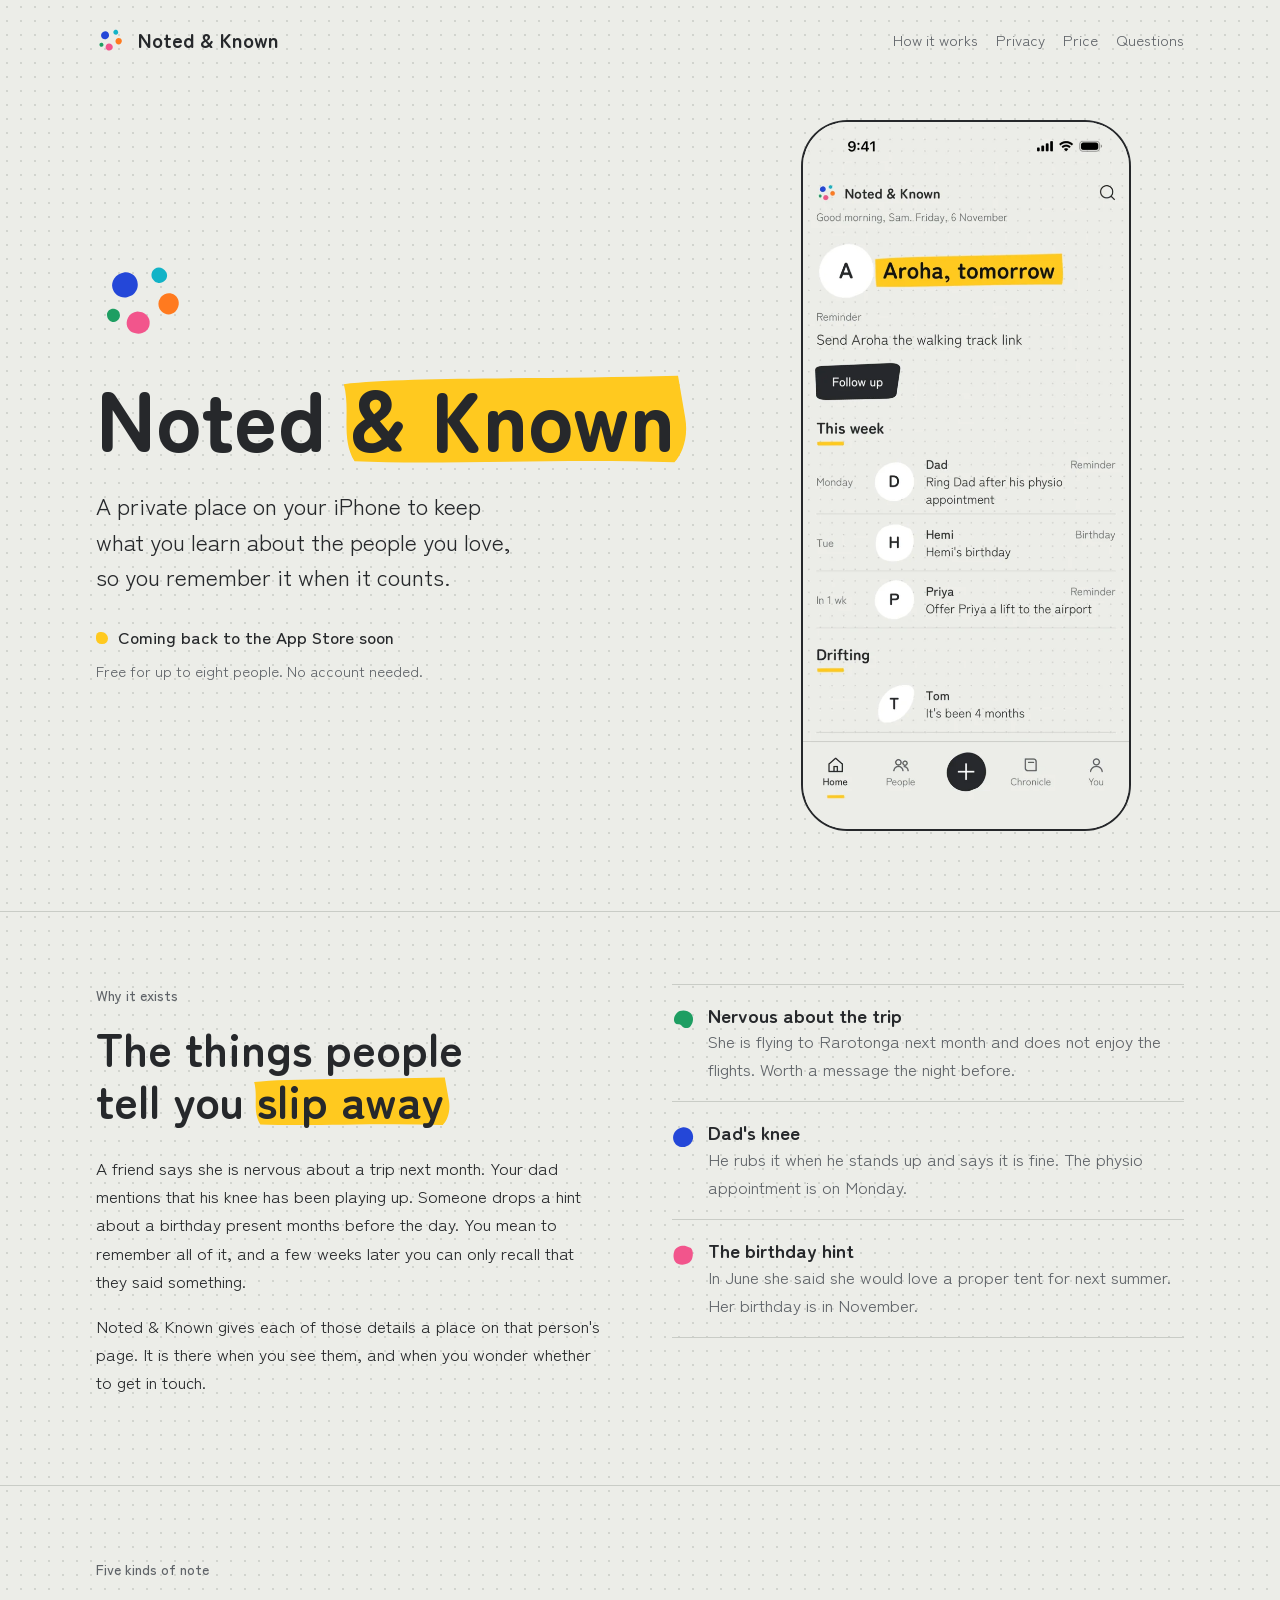
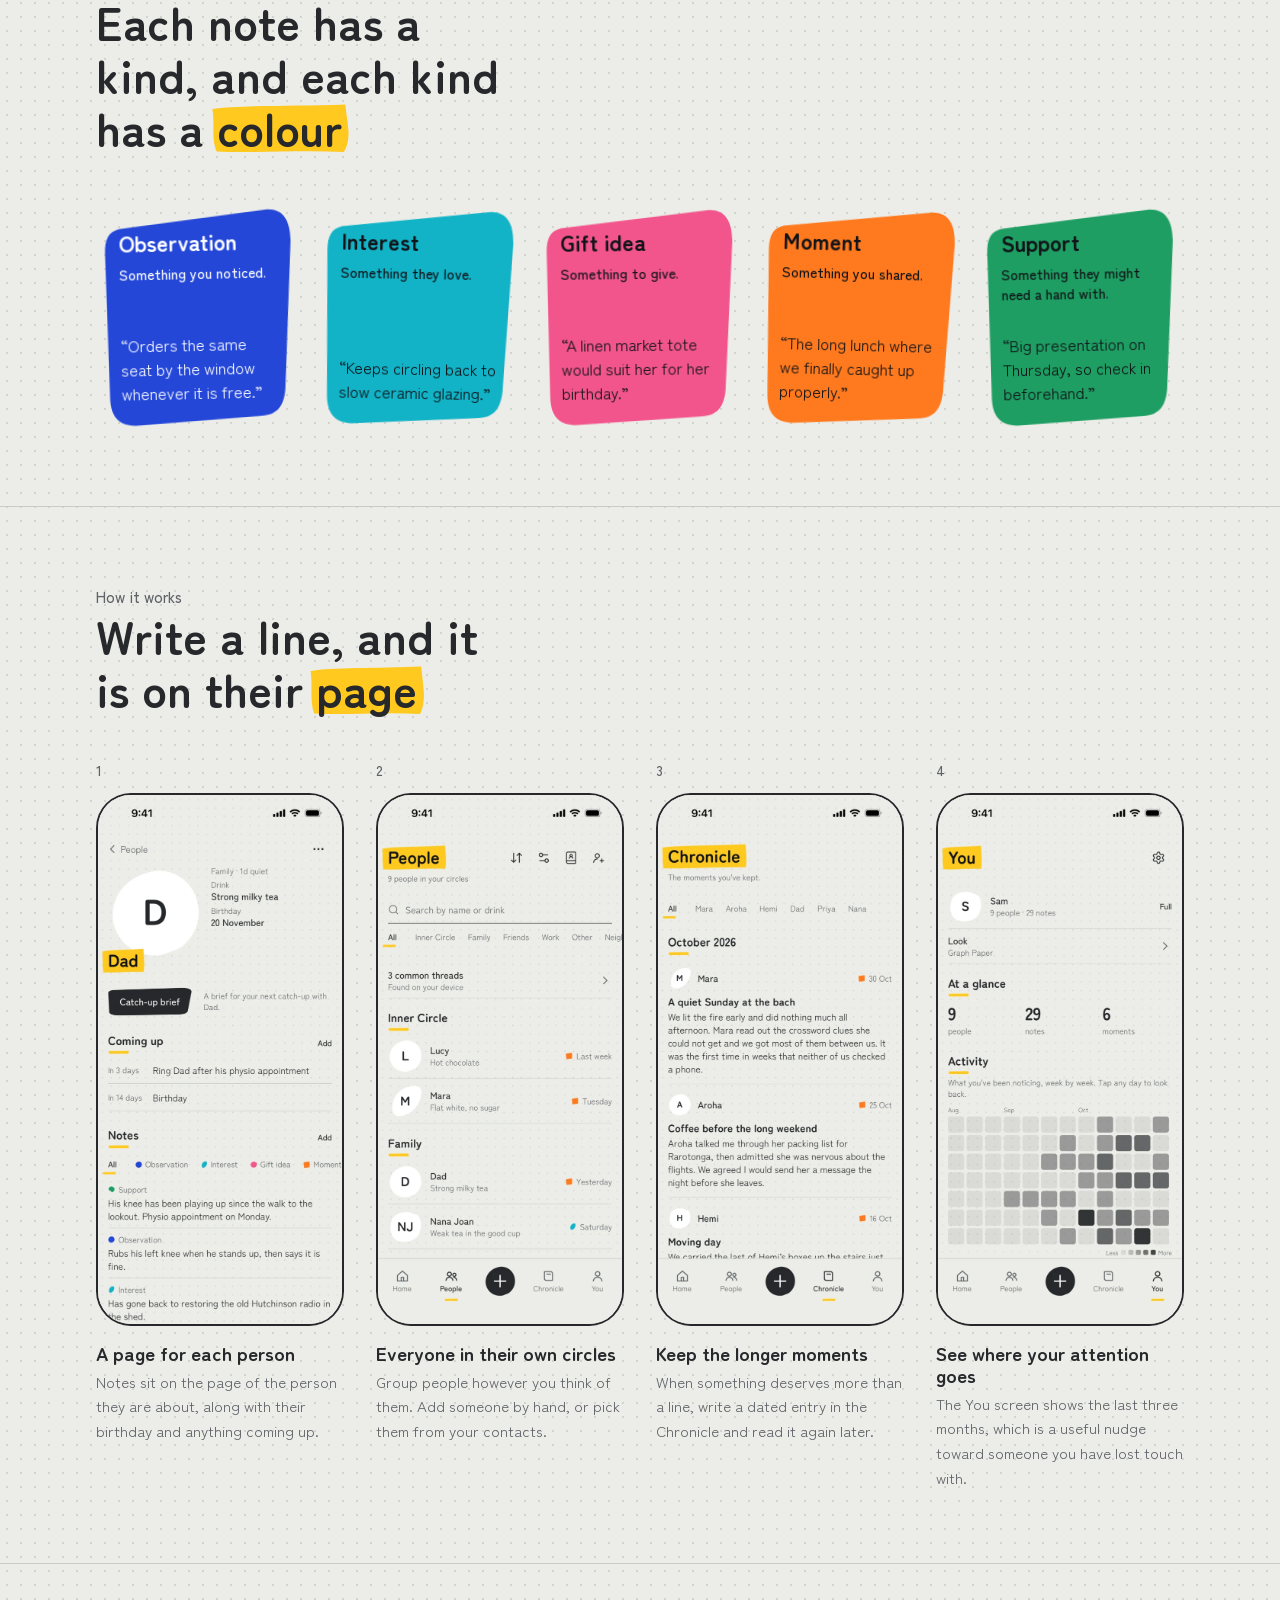
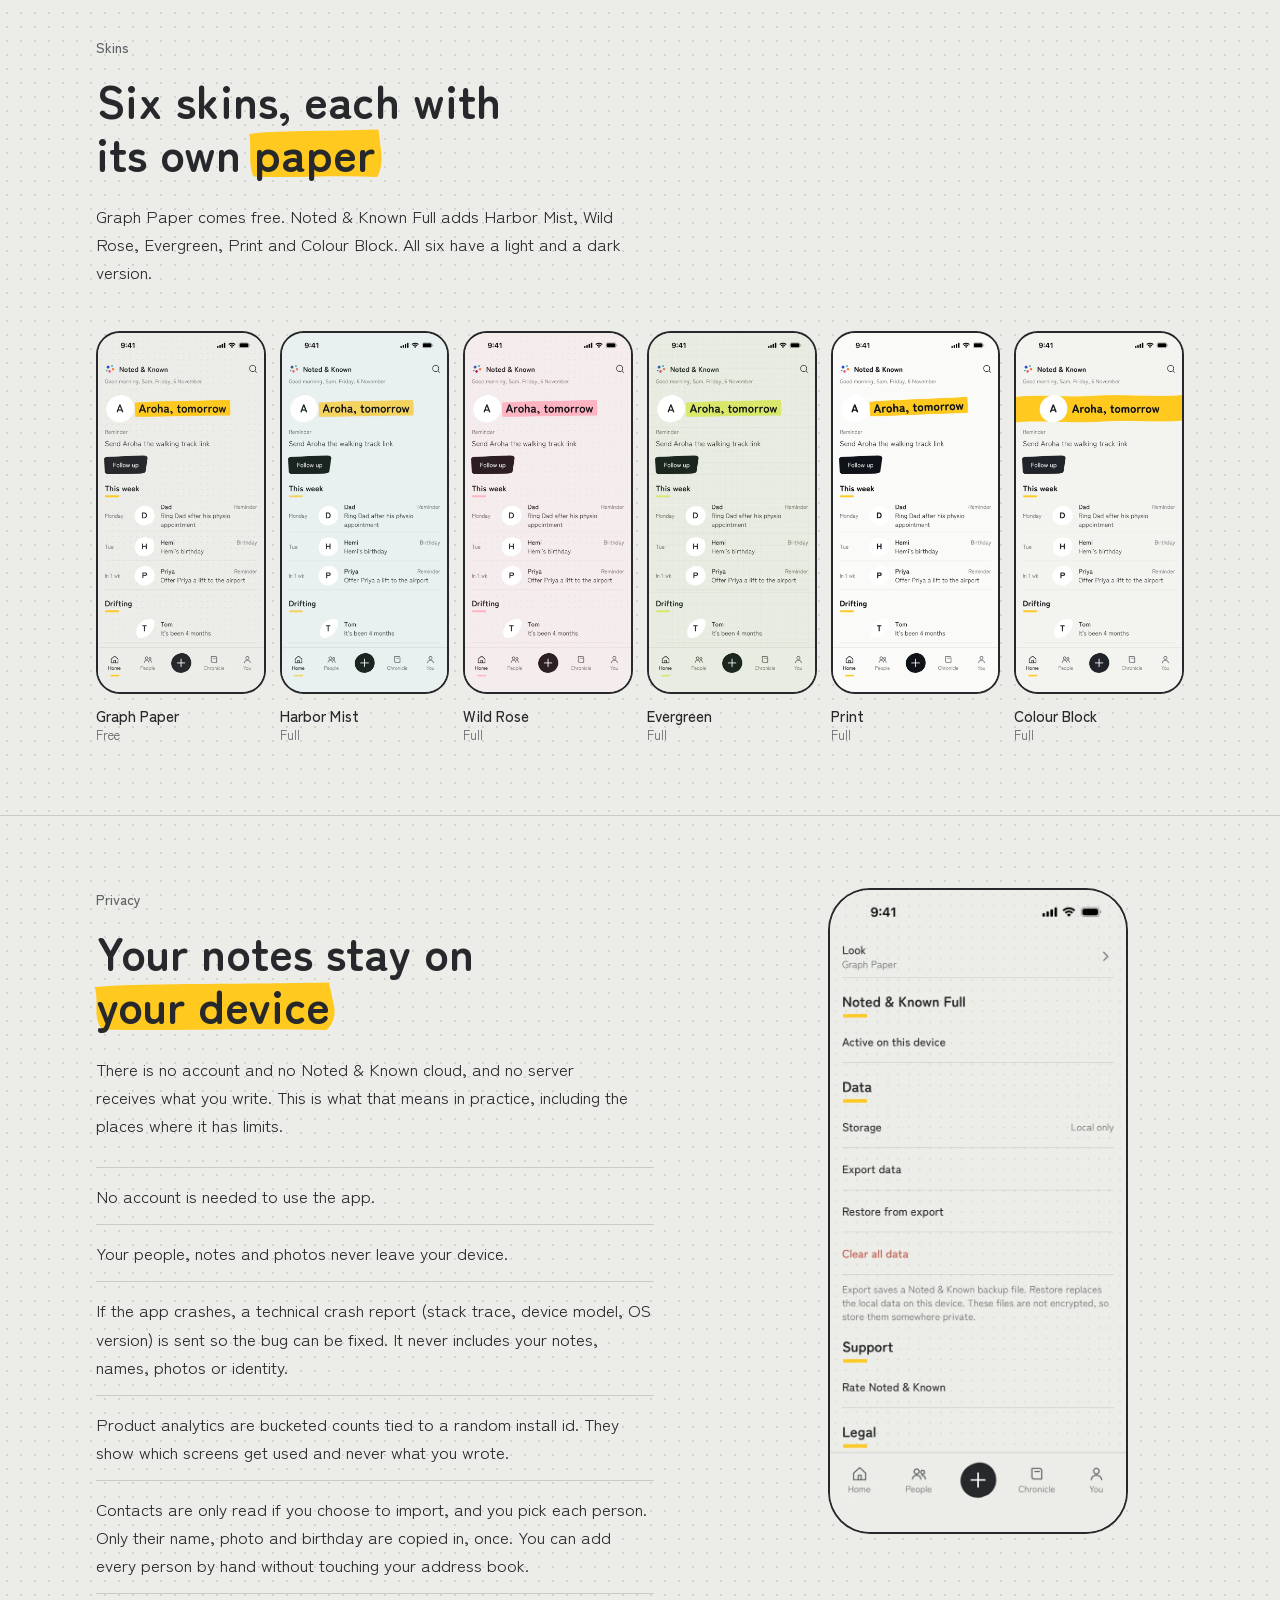
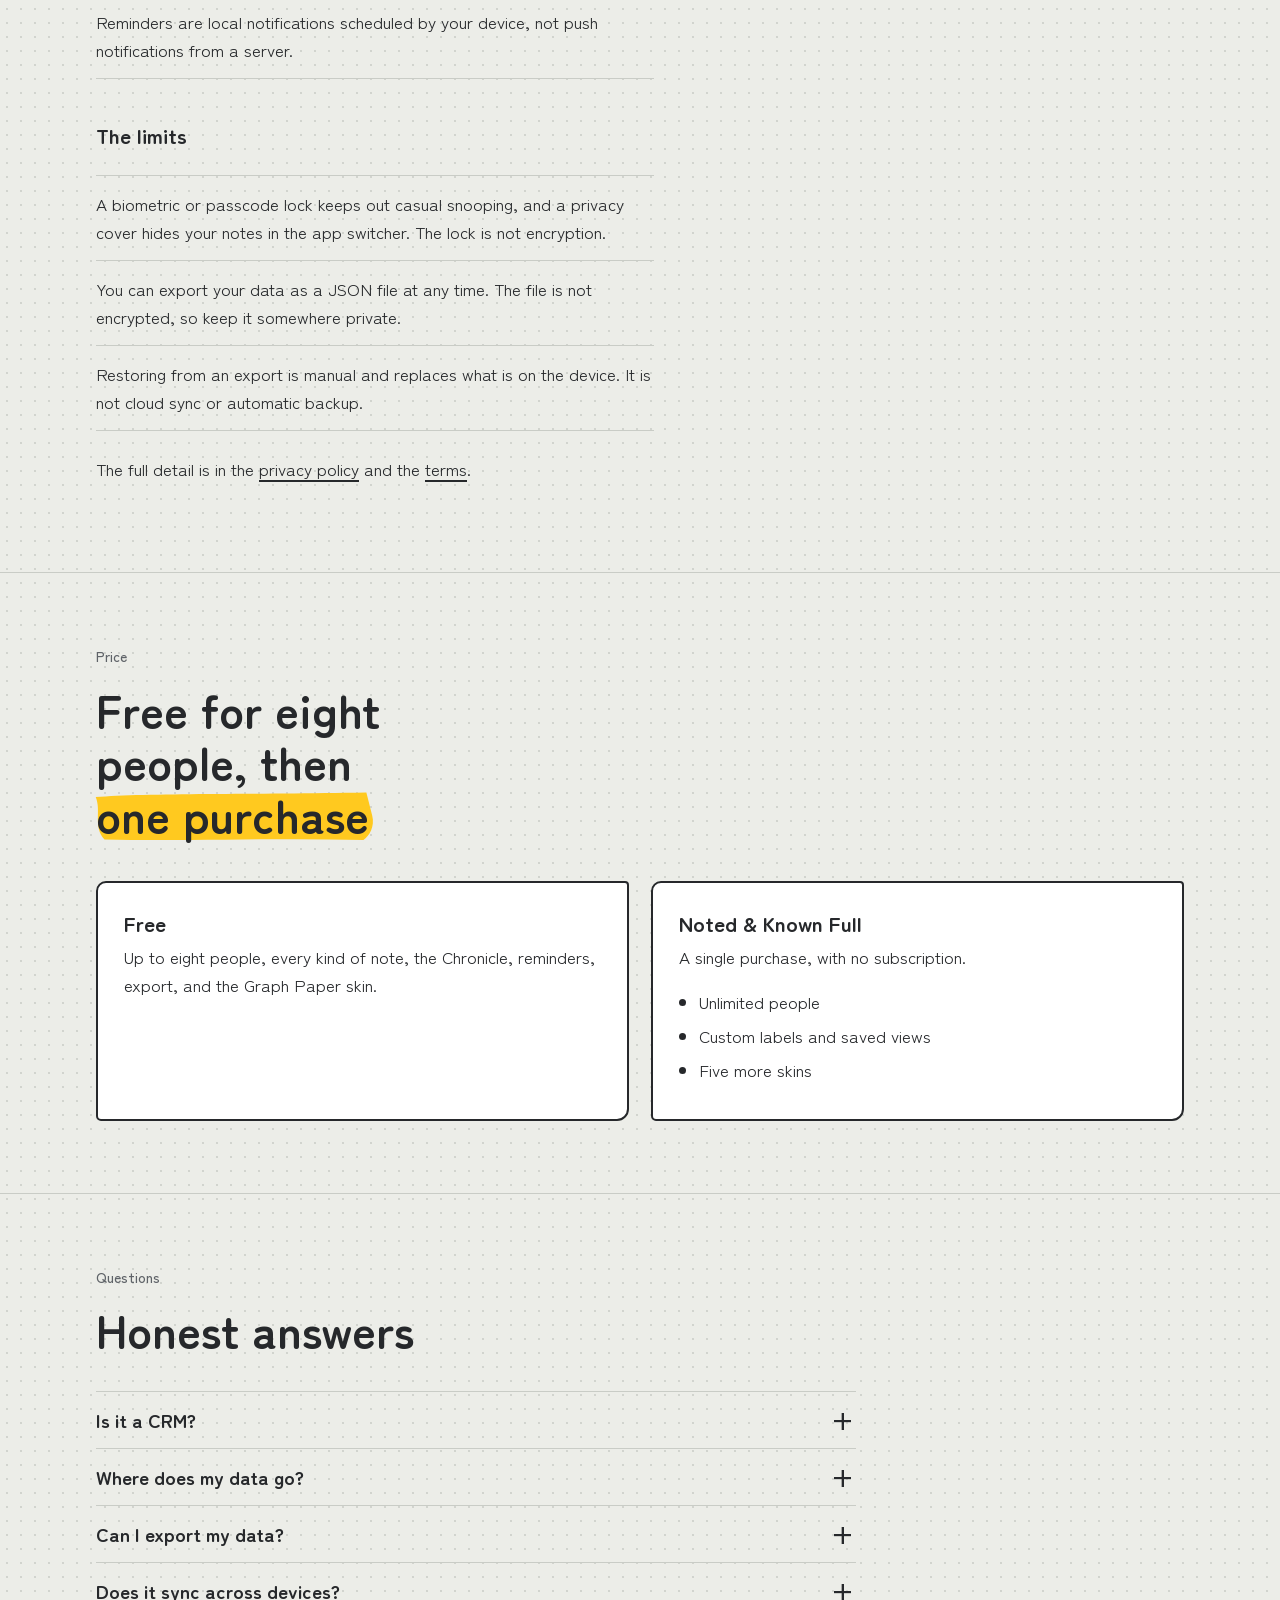
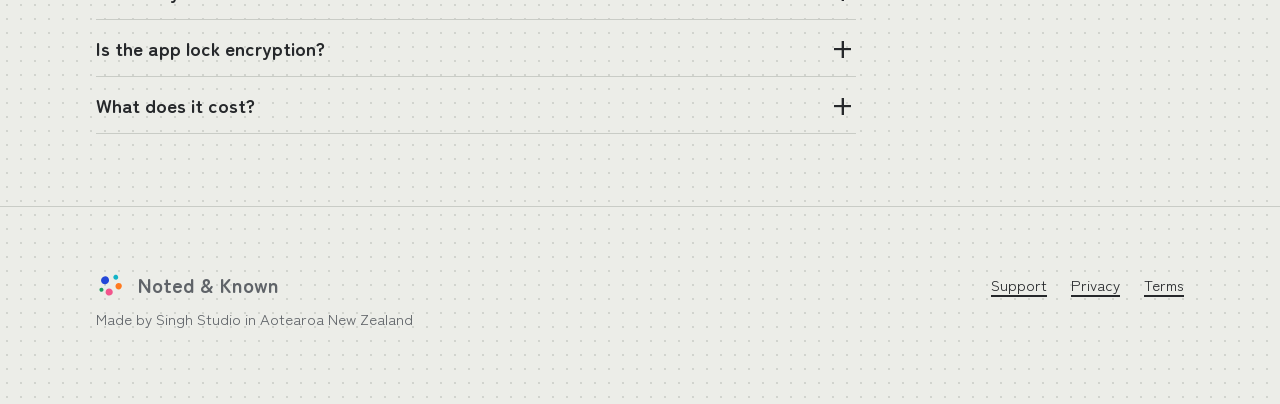
==== index.html @ 76da11a2 "Publish the Noted & Known website Rebuilt in the app's new design, with the new name, screens and po" ====
<!doctype html>
<html lang="en-NZ">
<head>
  <meta charset="utf-8">
  <meta name="viewport" content="width=device-width, initial-scale=1">
  <title>Noted &amp; Known: notes on the people you love</title>
  <meta name="description" content="Noted &amp; Known is a private iPhone app for keeping notes on the people you love. No account, no cloud, and free for up to eight people.">
  <link rel="canonical" href="https://notedandknown.app/">
  <meta property="og:type" content="website">
  <meta property="og:site_name" content="Noted &amp; Known">
  <meta property="og:title" content="Noted &amp; Known: notes on the people you love">
  <meta property="og:description" content="A private iPhone app for keeping what you learn about the people you love. No account, no cloud, and free for up to eight people.">
  <meta property="og:url" content="https://notedandknown.app/">
  <meta property="og:image" content="https://notedandknown.app/assets/og-image.png">
  <meta property="og:image:width" content="1200">
  <meta property="og:image:height" content="630">
  <meta property="og:image:alt" content="The Noted and Known logo and a phone showing the Home screen.">
  <meta name="twitter:card" content="summary_large_image">
  <meta name="theme-color" content="#ECEDE8">
  <link rel="icon" type="image/png" href="assets/favicon.png">
  <link rel="apple-touch-icon" href="assets/apple-touch-icon.png">
  <link rel="preload" href="assets/fonts/ZenMaruGothic-Black.woff2" as="font" type="font/woff2" crossorigin>
  <link rel="stylesheet" href="styles.css">
  <script>document.documentElement.className += ' js';</script>
  <script type="application/ld+json">{"@context":"https://schema.org","@type":"MobileApplication","name":"Noted & Known","operatingSystem":"iOS","applicationCategory":"LifestyleApplication","url":"https://notedandknown.app/","description":"A private iPhone app for keeping notes on the people you love.","offers":{"@type":"Offer","price":"0","priceCurrency":"USD"},"publisher":{"@type":"Organization","name":"Singh Studio"}}</script>
</head>
<body>
<a class="skip" href="#main">Skip to the content</a>

<header class="top">
  <div class="in">
    <a class="brand" href="./"><img src="assets/cut/logo.svg" alt="" width="30" height="30">Noted &amp; Known</a>
    <nav aria-label="Main">
      <a href="#how">How it works</a>
      <a href="#privacy">Privacy</a>
      <a href="#price">Price</a>
      <a href="#faq">Questions</a>
    </nav>
  </div>
</header>

<main id="main">

  <section class="hero" aria-labelledby="hero-title">
    <div class="in">
      <div>
        <img class="mark" src="assets/cut/logo.svg" alt="The Noted and Known logo, five cut-paper dots" width="96" height="96">
        <h1 id="hero-title">Noted <span class="hl">&amp; Known</span></h1>
        <p class="lede">A private place on your iPhone to keep what you learn about the people you love, so you remember it when it counts.</p>
        <p class="store" data-store-cta>Coming back to the App Store soon</p>
        <p class="hero-note">Free for up to eight people. No account needed.</p>
      </div>
      <figure class="phone"><img src="assets/screens/home.webp" width="640" height="1387" alt="The Home screen: a follow-up for Aroha tomorrow, this week's reminders and a birthday, and a person who has gone quiet."></figure>
    </div>
  </section>

  <section class="why" aria-labelledby="why-title">
    <div class="in">
      <div>
        <p class="eyebrow">Why it exists</p>
        <h2 id="why-title">The things people tell you <span class="hl">slip away</span></h2>
        <p style="margin-top:28px">A friend says she is nervous about a trip next month. Your dad mentions that his knee has been playing up. Someone drops a hint about a birthday present months before the day. You mean to remember all of it, and a few weeks later you can only recall that they said something.</p>
        <p>Noted &amp; Known gives each of those details a place on that person's page. It is there when you see them, and when you wonder whether to get in touch.</p>
      </div>
      <ul class="slips">
        <li>
          <svg viewBox="0 0 100 100" aria-hidden="true"><path fill="#1E9E62" d="M22 18 C38 2 70 4 86 20 C100 36 98 62 84 78 C72 92 52 88 44 76 C38 67 28 72 20 68 C4 60 6 34 22 18 Z"/></svg>
          <p style="margin:0"><strong>Nervous about the trip</strong><span>She is flying to Rarotonga next month and does not enjoy the flights. Worth a message the night before.</span></p>
        </li>
        <li>
          <svg viewBox="0 0 100 100" aria-hidden="true"><path fill="#2447D8" d="M50 6 C74 4 95 22 96 48 C97 63 90 78 76 88 L58 95 C34 99 12 86 6 62 C1 40 14 12 50 6 Z"/></svg>
          <p style="margin:0"><strong>Dad's knee</strong><span>He rubs it when he stands up and says it is fine. The physio appointment is on Monday.</span></p>
        </li>
        <li>
          <svg viewBox="0 0 100 100" aria-hidden="true"><path fill="#F2558C" d="M10 34 C16 14 40 6 62 9 L86 18 C98 30 97 58 88 74 C76 94 46 98 26 90 C8 82 3 56 10 34 Z"/></svg>
          <p style="margin:0"><strong>The birthday hint</strong><span>In June she said she would love a proper tent for next summer. Her birthday is in November.</span></p>
        </li>
      </ul>
    </div>
  </section>

  <section class="kinds" aria-labelledby="kinds-title">
    <div class="in">
      <p class="eyebrow">Five kinds of note</p>
      <h2 id="kinds-title">Each note has a kind, and each kind has a <span class="hl">colour</span></h2>
      <ul>
        <li class="kind" style="--k:#2447D8;--on:#fff;--i:0;--r:-1.2deg">
          <svg viewBox="0 0 100 100" preserveAspectRatio="none" aria-hidden="true"><path d="M12 14 L84 7 C92 7 95 12 95 20 L91 82 C90 90 86 93 78 93 L18 96 C10 96 6 92 6 84 L5 24 C5 18 7 15 12 14 Z"/></svg>
          <b>Observation</b><small>Something you noticed.</small>
          <q>Orders the same seat by the window whenever it is free.</q>
        </li>
        <li class="kind" style="--k:#12B3C7;--on:#101318;--i:1;--r:1deg">
          <svg viewBox="0 0 100 100" preserveAspectRatio="none" aria-hidden="true"><path d="M12 14 L84 7 C92 7 95 12 95 20 L91 82 C90 90 86 93 78 93 L18 96 C10 96 6 92 6 84 L5 24 C5 18 7 15 12 14 Z"/></svg>
          <b>Interest</b><small>Something they love.</small>
          <q>Keeps circling back to slow ceramic glazing.</q>
        </li>
        <li class="kind" style="--k:#F2558C;--on:#101318;--i:2;--r:-0.6deg">
          <svg viewBox="0 0 100 100" preserveAspectRatio="none" aria-hidden="true"><path d="M12 14 L84 7 C92 7 95 12 95 20 L91 82 C90 90 86 93 78 93 L18 96 C10 96 6 92 6 84 L5 24 C5 18 7 15 12 14 Z"/></svg>
          <b>Gift idea</b><small>Something to give.</small>
          <q>A linen market tote would suit her for her birthday.</q>
        </li>
        <li class="kind" style="--k:#FF7A1F;--on:#101318;--i:3;--r:1.4deg">
          <svg viewBox="0 0 100 100" preserveAspectRatio="none" aria-hidden="true"><path d="M12 14 L84 7 C92 7 95 12 95 20 L91 82 C90 90 86 93 78 93 L18 96 C10 96 6 92 6 84 L5 24 C5 18 7 15 12 14 Z"/></svg>
          <b>Moment</b><small>Something you shared.</small>
          <q>The long lunch where we finally caught up properly.</q>
        </li>
        <li class="kind" style="--k:#1E9E62;--on:#101318;--i:4;--r:-1deg">
          <svg viewBox="0 0 100 100" preserveAspectRatio="none" aria-hidden="true"><path d="M12 14 L84 7 C92 7 95 12 95 20 L91 82 C90 90 86 93 78 93 L18 96 C10 96 6 92 6 84 L5 24 C5 18 7 15 12 14 Z"/></svg>
          <b>Support</b><small>Something they might need a hand with.</small>
          <q>Big presentation on Thursday, so check in beforehand.</q>
        </li>
      </ul>
    </div>
  </section>

  <section class="how" id="how" aria-labelledby="how-title">
    <div class="in">
      <p class="eyebrow">How it works</p>
      <h2 id="how-title">Write a line, and it is on their <span class="hl">page</span></h2>
      <ol>
        <li>
          <span class="num">1</span>
          <figure class="phone"><img src="assets/screens/person.webp" width="640" height="1387" loading="lazy" alt="A person's page for Dad, with his drink, his birthday, what is coming up, and notes marked by kind."></figure>
          <div><h3>A page for each person</h3><p>Notes sit on the page of the person they are about, along with their birthday and anything coming up.</p></div>
        </li>
        <li>
          <span class="num">2</span>
          <figure class="phone"><img src="assets/screens/people.webp" width="640" height="1387" loading="lazy" alt="The People screen, grouped into Inner Circle and Family, with a filter for each circle."></figure>
          <div><h3>Everyone in their own circles</h3><p>Group people however you think of them. Add someone by hand, or pick them from your contacts.</p></div>
        </li>
        <li>
          <span class="num">3</span>
          <figure class="phone"><img src="assets/screens/chronicle.webp" width="640" height="1387" loading="lazy" alt="The Chronicle, a list of dated entries such as A quiet Sunday at the bach."></figure>
          <div><h3>Keep the longer moments</h3><p>When something deserves more than a line, write a dated entry in the Chronicle and read it again later.</p></div>
        </li>
        <li>
          <span class="num">4</span>
          <figure class="phone"><img src="assets/screens/you.webp" width="640" height="1387" loading="lazy" alt="The You screen, with counts of people, notes and moments, and a grid of the last three months of activity."></figure>
          <div><h3>See where your attention goes</h3><p>The You screen shows the last three months, which is a useful nudge toward someone you have lost touch with.</p></div>
        </li>
      </ol>
    </div>
  </section>

  <section class="skins" id="skins" aria-labelledby="skins-title">
    <div class="in">
      <p class="eyebrow">Skins</p>
      <h2 id="skins-title">Six skins, each with its own <span class="hl">paper</span></h2>
      <p style="margin-top:24px">Graph Paper comes free. Noted &amp; Known Full adds Harbor Mist, Wild Rose, Evergreen, Print and Colour Block. All six have a light and a dark version.</p>
      <ul>
        <li><figure><div class="phone"><img src="assets/screens/skin-graph-paper.webp" width="640" height="1387" loading="lazy" alt="Home screen in the Graph Paper skin: dotted paper and a yellow highlight."></div><figcaption>Graph Paper<span>Free</span></figcaption></figure></li>
        <li><figure><div class="phone"><img src="assets/screens/skin-harbor-mist.webp" width="640" height="1387" loading="lazy" alt="Home screen in the Harbor Mist skin: cool, misty paper."></div><figcaption>Harbor Mist<span>Full</span></figcaption></figure></li>
        <li><figure><div class="phone"><img src="assets/screens/skin-wild-rose.webp" width="640" height="1387" loading="lazy" alt="Home screen in the Wild Rose skin: soft rose paper with a pink highlight."></div><figcaption>Wild Rose<span>Full</span></figcaption></figure></li>
        <li><figure><div class="phone"><img src="assets/screens/skin-evergreen.webp" width="640" height="1387" loading="lazy" alt="Home screen in the Evergreen skin: graph paper in leafy greens."></div><figcaption>Evergreen<span>Full</span></figcaption></figure></li>
        <li><figure><div class="phone"><img src="assets/screens/skin-print.webp" width="640" height="1387" loading="lazy" alt="Home screen in the Print skin: white paper with heavier headings."></div><figcaption>Print<span>Full</span></figcaption></figure></li>
        <li><figure><div class="phone"><img src="assets/screens/skin-colour-block.webp" width="640" height="1387" loading="lazy" alt="Home screen in the Colour Block skin: headings on a full-width band of colour."></div><figcaption>Colour Block<span>Full</span></figcaption></figure></li>
      </ul>
    </div>
  </section>

  <section class="privacy" id="privacy" aria-labelledby="privacy-title">
    <div class="in">
      <div>
        <p class="eyebrow">Privacy</p>
        <h2 id="privacy-title">Your notes stay on <span class="hl">your device</span></h2>
        <p style="margin-top:24px">There is no account and no Noted &amp; Known cloud, and no server receives what you write. This is what that means in practice, including the places where it has limits.</p>
        <ul>
          <li>No account is needed to use the app.</li>
          <li>Your people, notes and photos never leave your device.</li>
          <li>If the app crashes, a technical crash report (stack trace, device model, OS version) is sent so the bug can be fixed. It never includes your notes, names, photos or identity.</li>
          <li>Product analytics are bucketed counts tied to a random install id. They show which screens get used and never what you wrote.</li>
          <li>Contacts are only read if you choose to import, and you pick each person. Only their name, photo and birthday are copied in, once. You can add every person by hand without touching your address book.</li>
          <li>Reminders are local notifications scheduled by your device, not push notifications from a server.</li>
        </ul>
        <h3>The limits</h3>
        <ul>
          <li>A biometric or passcode lock keeps out casual snooping, and a privacy cover hides your notes in the app switcher. The lock is not encryption.</li>
          <li>You can export your data as a JSON file at any time. The file is not encrypted, so keep it somewhere private.</li>
          <li>Restoring from an export is manual and replaces what is on the device. It is not cloud sync or automatic backup.</li>
        </ul>
        <p style="margin-top:24px">The full detail is in the <a href="docs/privacy.html">privacy policy</a> and the <a href="docs/terms.html">terms</a>.</p>
      </div>
      <figure class="phone"><img src="assets/screens/privacy.webp" width="640" height="1387" loading="lazy" alt="Settings, showing Noted and Known Full, and Storage set to Local only, with a note that export files are not encrypted."></figure>
    </div>
  </section>

  <section class="price" id="price" aria-labelledby="price-title">
    <div class="in">
      <p class="eyebrow">Price</p>
      <h2 id="price-title">Free for eight people, then <span class="hl">one purchase</span></h2>
      <div class="cols">
        <div class="tier">
          <h3>Free</h3>
          <p>Up to eight people, every kind of note, the Chronicle, reminders, export, and the Graph Paper skin.</p>
        </div>
        <div class="tier">
          <h3>Noted &amp; Known Full</h3>
          <p>A single purchase, with no subscription.</p>
          <ul>
            <li>Unlimited people</li>
            <li>Custom labels and saved views</li>
            <li>Five more skins</li>
          </ul>
        </div>
      </div>
    </div>
  </section>

  <section class="faq" id="faq" aria-labelledby="faq-title">
    <div class="in">
      <p class="eyebrow">Questions</p>
      <h2 id="faq-title">Honest answers</h2>
      <details>
        <summary>Is it a CRM?</summary>
        <p>No. It is for remembering the people in your life, and it has no sales pipelines, follow-up quotas or networking features. If you are looking for a CRM, this will feel like the wrong tool.</p>
      </details>
      <details>
        <summary>Where does my data go?</summary>
        <p>Your notes stay on your device. There is no account and no Noted &amp; Known cloud, so nothing you write is sent to a server of ours. The app does send crash reports and basic usage counts, as described in the privacy section above, and neither contains anything you wrote.</p>
      </details>
      <details>
        <summary>Can I export my data?</summary>
        <p>Yes. Export saves a JSON file of everything in the app at that moment. It is not an automatic backup, and the file is not encrypted, so keep it somewhere private.</p>
      </details>
      <details>
        <summary>Does it sync across devices?</summary>
        <p>Not at the moment. Noted &amp; Known keeps everything on the device it is installed on, so there is no cloud sync.</p>
      </details>
      <details>
        <summary>Is the app lock encryption?</summary>
        <p>No. The lock helps keep casual snoopers out of the app, but it does not encrypt your data. We would rather say that plainly than overclaim.</p>
      </details>
      <details>
        <summary>What does it cost?</summary>
        <p>Noted &amp; Known is free for up to eight people. A single purchase, Noted &amp; Known Full, adds unlimited people, custom labels, saved views and five more skins. There is no subscription.</p>
      </details>
    </div>
  </section>

</main>

<footer class="foot">
  <div class="in">
    <div>
      <p><a class="brand" href="./"><img src="assets/cut/logo.svg" alt="" width="30" height="30">Noted &amp; Known</a></p>
      <p>Made by Singh Studio in Aotearoa New Zealand</p>
    </div>
    <nav aria-label="Footer">
      <a href="support.html">Support</a>
      <a href="docs/privacy.html">Privacy</a>
      <a href="docs/terms.html">Terms</a>
    </nav>
  </div>
</footer>

<script src="script.js" defer></script>
</body>
</html>
---- styles.css ----
/* Noted & Known site. Colours are the Graph Paper skin from the app (src/styles/theme.ts).
   Highlight means look here. Ink fill means pressable. The five kind colours are used
   only for the five kinds of note and the logo. No gradients, no shadows. */

@font-face { font-family: "Zen Maru Gothic"; font-weight: 700; font-display: swap; src: url("assets/fonts/ZenMaruGothic-Bold.woff2") format("woff2"); }
@font-face { font-family: "Zen Maru Gothic"; font-weight: 900; font-display: swap; src: url("assets/fonts/ZenMaruGothic-Black.woff2") format("woff2"); }
@font-face { font-family: "Zen Kaku Gothic New"; font-weight: 400; font-display: swap; src: url("assets/fonts/ZenKakuGothicNew-Regular.woff2") format("woff2"); }
@font-face { font-family: "Zen Kaku Gothic New"; font-weight: 500; font-display: swap; src: url("assets/fonts/ZenKakuGothicNew-Medium.woff2") format("woff2"); }

:root {
  --bg: #ECEDE8;
  --paper: #FFFFFF;
  --ink: #26282B;
  --mid: #5F6368;
  --rule: #C9CCC6;
  --hi: #FFC91F;
  --obs: #2447D8;
  --int: #12B3C7;
  --gift: #F2558C;
  --mom: #FF7A1F;
  --sup: #1E9E62;
  --display: "Zen Maru Gothic", "Hiragino Maru Gothic ProN", system-ui, sans-serif;
  --text: "Zen Kaku Gothic New", "Hiragino Sans", system-ui, -apple-system, "Segoe UI", sans-serif;
  --gutter: 16px;
}

* { box-sizing: border-box; }
html { scroll-behavior: smooth; -webkit-text-size-adjust: 100%; }
body {
  margin: 0;
  background-color: var(--bg);
  background-image: radial-gradient(circle, rgba(201, 204, 198, 0.75) 1px, transparent 1.4px);
  background-size: 14px 14px;
  color: var(--ink);
  font-family: var(--text);
  font-size: 17px;
  line-height: 1.65;
  overflow-x: hidden;
}
img { max-width: 100%; height: auto; display: block; }
a { color: inherit; text-decoration-thickness: 2px; text-underline-offset: 4px; }
a:hover { text-decoration-color: var(--hi); }
:focus-visible { outline: 3px solid var(--ink); outline-offset: 3px; }
.skip { position: absolute; left: var(--gutter); top: -60px; background: var(--ink); color: #fff; padding: 10px 16px; z-index: 10; }
.skip:focus { top: 8px; }

.in { max-width: 1120px; margin-inline: auto; padding-inline: max(var(--gutter), env(safe-area-inset-left)) max(var(--gutter), env(safe-area-inset-right)); }
section { padding-block: 72px; }
section + section { border-top: 1px solid var(--rule); }

h1, h2, h3 { font-family: var(--display); font-weight: 700; line-height: 1.15; margin: 0; }
h1 { font-size: clamp(44px, 9vw, 84px); font-weight: 900; }
h2 { font-size: clamp(30px, 5vw, 46px); max-width: 18ch; }
h3 { font-size: 21px; }
p { margin: 0 0 1em; max-width: 60ch; }
.eyebrow { font-size: 14px; font-weight: 500; color: var(--mid); margin: 0 0 14px; }
.lede { font-size: clamp(19px, 2.6vw, 23px); line-height: 1.55; max-width: 36ch; }

/* highlight strip: cut paper behind a short phrase. It wipes in at 8 frames a second. */
.hl { position: relative; z-index: 0; display: inline-block; padding: 0 0.2em; margin: 0 -0.2em; }
.hl::before { content: ""; position: absolute; inset: 0.06em 0 -0.02em; z-index: -1; background: url("assets/cut/strip.svg") 0 0 / 100% 100% no-repeat; }
.js .hl::before { clip-path: inset(0 100% 0 0); }
.js .hl.is-in::before { animation: wipe 1s steps(8, end) forwards; }
@keyframes wipe { to { clip-path: inset(0 0 0 0); } }

/* ink fill = pressable */
.btn { position: relative; z-index: 0; display: inline-flex; align-items: center; justify-content: center; min-height: 52px; padding: 0 30px; color: #fff; font: 500 16px/1 var(--text); text-decoration: none; }
.btn::before { content: ""; position: absolute; inset: 0; z-index: -1; background: url("assets/cut/ink.svg") 0 0 / 100% 100% no-repeat; }

/* header */
.top { padding-block: 18px; }
.top .in { display: flex; align-items: center; justify-content: space-between; gap: 12px; flex-wrap: wrap; }
.brand { display: inline-flex; align-items: center; gap: 12px; font: 700 20px/1 var(--display); text-decoration: none; min-height: 44px; }
.brand img { width: 30px; height: 30px; }
.top nav { display: flex; gap: 4px 18px; flex-wrap: wrap; font-size: 15px; }
.top nav a { display: inline-flex; align-items: center; min-height: 44px; color: var(--mid); text-decoration: none; }
.top nav a:hover { color: var(--ink); text-decoration: underline; text-decoration-color: var(--hi); }
@media (max-width: 560px) { .top nav a:nth-child(n+3) { display: none; } }

/* phone frame: the screen shown whole, at real proportions */
.phone { margin: 0; width: 100%; max-width: 300px; border: 2px solid var(--ink); border-radius: 14% / 6.5%; overflow: hidden; background: var(--bg); }
.phone img { width: 100%; }

/* hero */
.hero { padding-block: 40px 80px; }
.hero .in { display: grid; gap: 40px; align-items: center; }
.hero .mark { width: 96px; height: 96px; margin-bottom: 20px; }
.hero h1 { margin-bottom: 24px; }
.hero .phone { justify-self: center; }
.store { margin: 28px 0 0; font-weight: 500; }
.store::before { content: ""; display: inline-block; width: 12px; height: 12px; margin-right: 10px; background: var(--hi); border-radius: 40% 60% 50% 50%; }
.hero-note { font-size: 15px; color: var(--mid); margin-top: 8px; }
@media (min-width: 860px) { .hero .in { grid-template-columns: 1.15fr 0.85fr; gap: 64px; } .hero .phone { max-width: 330px; } }
.js .mark { animation: recut 1s step-end 3; }
@keyframes recut {
  0% { transform: rotate(0) translate(0, 0); } 12.5% { transform: rotate(-4deg) translate(1px, -1px); }
  25% { transform: rotate(3deg) translate(-1px, 1px); } 37.5% { transform: rotate(-2deg) translate(1px, 1px); }
  50% { transform: rotate(5deg) translate(0, -1px); } 62.5% { transform: rotate(-3deg) translate(-1px, 0); }
  75% { transform: rotate(2deg) translate(1px, 1px); } 87.5% { transform: rotate(-1deg) translate(0, 1px); }
}

/* why */
.why .in { display: grid; gap: 40px; }
@media (min-width: 860px) { .why .in { grid-template-columns: 1fr 1fr; gap: 64px; } }
.slips { list-style: none; margin: 0; padding: 0; }
.slips li { display: grid; grid-template-columns: 22px 1fr; gap: 14px; padding: 18px 0; border-bottom: 1px solid var(--rule); }
.slips li:first-child { border-top: 1px solid var(--rule); }
.slips svg { width: 22px; height: 22px; margin-top: 6px; }
.slips strong { display: block; font: 700 19px/1.3 var(--display); }
.slips span { color: var(--mid); }

/* five kinds */
.kinds ul { list-style: none; margin: 40px 0 0; padding: 0; display: grid; gap: 18px; grid-template-columns: 1fr; }
@media (min-width: 640px) { .kinds ul { grid-template-columns: repeat(2, 1fr); } }
@media (min-width: 1000px) { .kinds ul { grid-template-columns: repeat(5, 1fr); gap: 14px; } }
.kind { transform: rotate(var(--r, 0deg)); position: relative; z-index: 0; padding: 34px 24px 30px; color: var(--on); display: flex; flex-direction: column; gap: 10px; min-height: 240px; }
.kind > svg { position: absolute; inset: 0; width: 100%; height: 100%; z-index: -1; }
.kind > svg path { fill: var(--k); }
.kind b { font: 700 22px/1.2 var(--display); }
.kind small { font-size: 14px; line-height: 1.4; font-weight: 500; }
.kind q { quotes: "\201C" "\201D"; font-size: 16px; line-height: 1.5; margin-top: auto; }
.js .kind { opacity: 0; }
.js .kind.is-in { animation: place 0.5s steps(4, end) forwards; animation-delay: calc(var(--i) * 125ms); }
@keyframes place { from { opacity: 0; transform: rotate(-4deg) translateY(8px); } to { opacity: 1; transform: rotate(var(--r, 0deg)); } }

/* how it works */
.how ol { list-style: none; margin: 48px 0 0; padding: 0; display: grid; gap: 40px 20px; grid-template-columns: repeat(2, 1fr); }
@media (min-width: 900px) { .how ol { grid-template-columns: repeat(4, 1fr); gap: 32px; } }
.how li { display: flex; flex-direction: column; gap: 16px; }
.how .phone { max-width: 260px; }
.how h3 { font-size: 19px; }
.how p { font-size: 15px; color: var(--mid); margin: 6px 0 0; }
.num { font: 500 14px/1 var(--text); color: var(--mid); }
@media (max-width: 420px) { .how .phone { max-width: none; } .how h3 { font-size: 17px; } }

/* skins */
.skins ul { list-style: none; margin: 44px 0 0; padding: 0; display: grid; gap: 28px 14px; grid-template-columns: repeat(3, 1fr); }
@media (min-width: 900px) { .skins ul { grid-template-columns: repeat(6, 1fr); } }
.skins figure { margin: 0; }
.skins .phone { max-width: none; }
.skins figcaption { margin-top: 12px; font-weight: 500; font-size: 15px; line-height: 1.35; }
.skins figcaption span { display: block; font-weight: 400; font-size: 13px; color: var(--mid); }

/* privacy */
.privacy .in { display: grid; gap: 48px; }
@media (min-width: 900px) { .privacy .in { grid-template-columns: 1.3fr 0.7fr; gap: 72px; align-items: start; } }
.privacy ul { list-style: none; padding: 0; margin: 28px 0 0; }
.privacy li { padding: 14px 0; border-bottom: 1px solid var(--rule); max-width: 62ch; }
.privacy li:first-child { border-top: 1px solid var(--rule); }
.privacy h3 { font-size: 21px; margin-top: 44px; }
.privacy .phone { max-width: 300px; }
@media (min-width: 900px) { .privacy .phone { position: sticky; top: 24px; } }

/* price */
.price .cols { display: grid; gap: 22px; margin-top: 40px; }
@media (min-width: 760px) { .price .cols { grid-template-columns: 1fr 1fr; } }
.tier { background: var(--paper); border: 2px solid var(--ink); border-radius: 10px 4px 12px 5px; padding: 28px 26px; }
.tier h3 { margin-bottom: 8px; }
.tier ul { margin: 14px 0 0; padding-left: 20px; }
.tier li { margin-bottom: 6px; }
.tier p:last-child { margin-bottom: 0; }

/* faq */
.faq details { border-bottom: 1px solid var(--rule); max-width: 760px; }
.faq details:first-of-type { border-top: 1px solid var(--rule); margin-top: 36px; }
.faq summary { cursor: pointer; list-style: none; min-height: 56px; display: flex; align-items: center; justify-content: space-between; gap: 16px; padding: 10px 0; font: 700 19px/1.3 var(--display); }
.faq summary::-webkit-details-marker { display: none; }
.faq summary::after { content: "+"; font: 500 26px/1 var(--text); flex: none; width: 28px; text-align: center; }
.faq details[open] summary::after { content: "\2212"; }
.faq details p { padding-bottom: 18px; margin: 0; max-width: 62ch; }

/* footer */
.foot { padding-block: 56px 72px; border-top: 1px solid var(--rule); font-size: 15px; }
.foot .in { display: flex; flex-wrap: wrap; gap: 24px 40px; align-items: flex-start; justify-content: space-between; }
.foot nav { display: flex; gap: 4px 24px; flex-wrap: wrap; }
.foot nav a { display: inline-flex; min-height: 44px; align-items: center; }
.foot p { margin: 0; color: var(--mid); }

/* document pages: support, privacy, terms */
.doc { padding-block: 56px 80px; }
.doc .in { max-width: 760px; }
.doc h1 { font-size: clamp(38px, 7vw, 60px); margin-bottom: 18px; }
.doc h2 { font-size: 26px; max-width: none; margin: 48px 0 12px; }
.doc h3 { font-size: 19px; margin: 28px 0 6px; }
.doc ul { padding-left: 22px; }
.doc li { margin-bottom: 6px; max-width: 60ch; }
.doc .updated { font-size: 14px; color: var(--mid); margin-bottom: 8px; }
.doc .toc { display: flex; flex-wrap: wrap; gap: 0 20px; margin: 28px 0 0; padding: 0; list-style: none; border-block: 1px solid var(--rule); }
.doc .toc a { display: inline-flex; min-height: 44px; align-items: center; font-size: 15px; }
.doc .toc li { margin: 0; }
.doc .btn { margin-top: 12px; }

html.static .hl::before { clip-path: none !important; animation: none !important; }
html.static .kind { opacity: 1 !important; animation: none !important; }
html.static .mark { animation: none; }

@media (prefers-reduced-motion: reduce) {
  html { scroll-behavior: auto; }
  .js .hl::before { clip-path: none; animation: none !important; }
  .js .kind { opacity: 1; animation: none !important; }
  .js .mark { animation: none; }
}

.doc section { padding-block: 0; border-top: 0; }
.doc section + section { border-top: 0; }
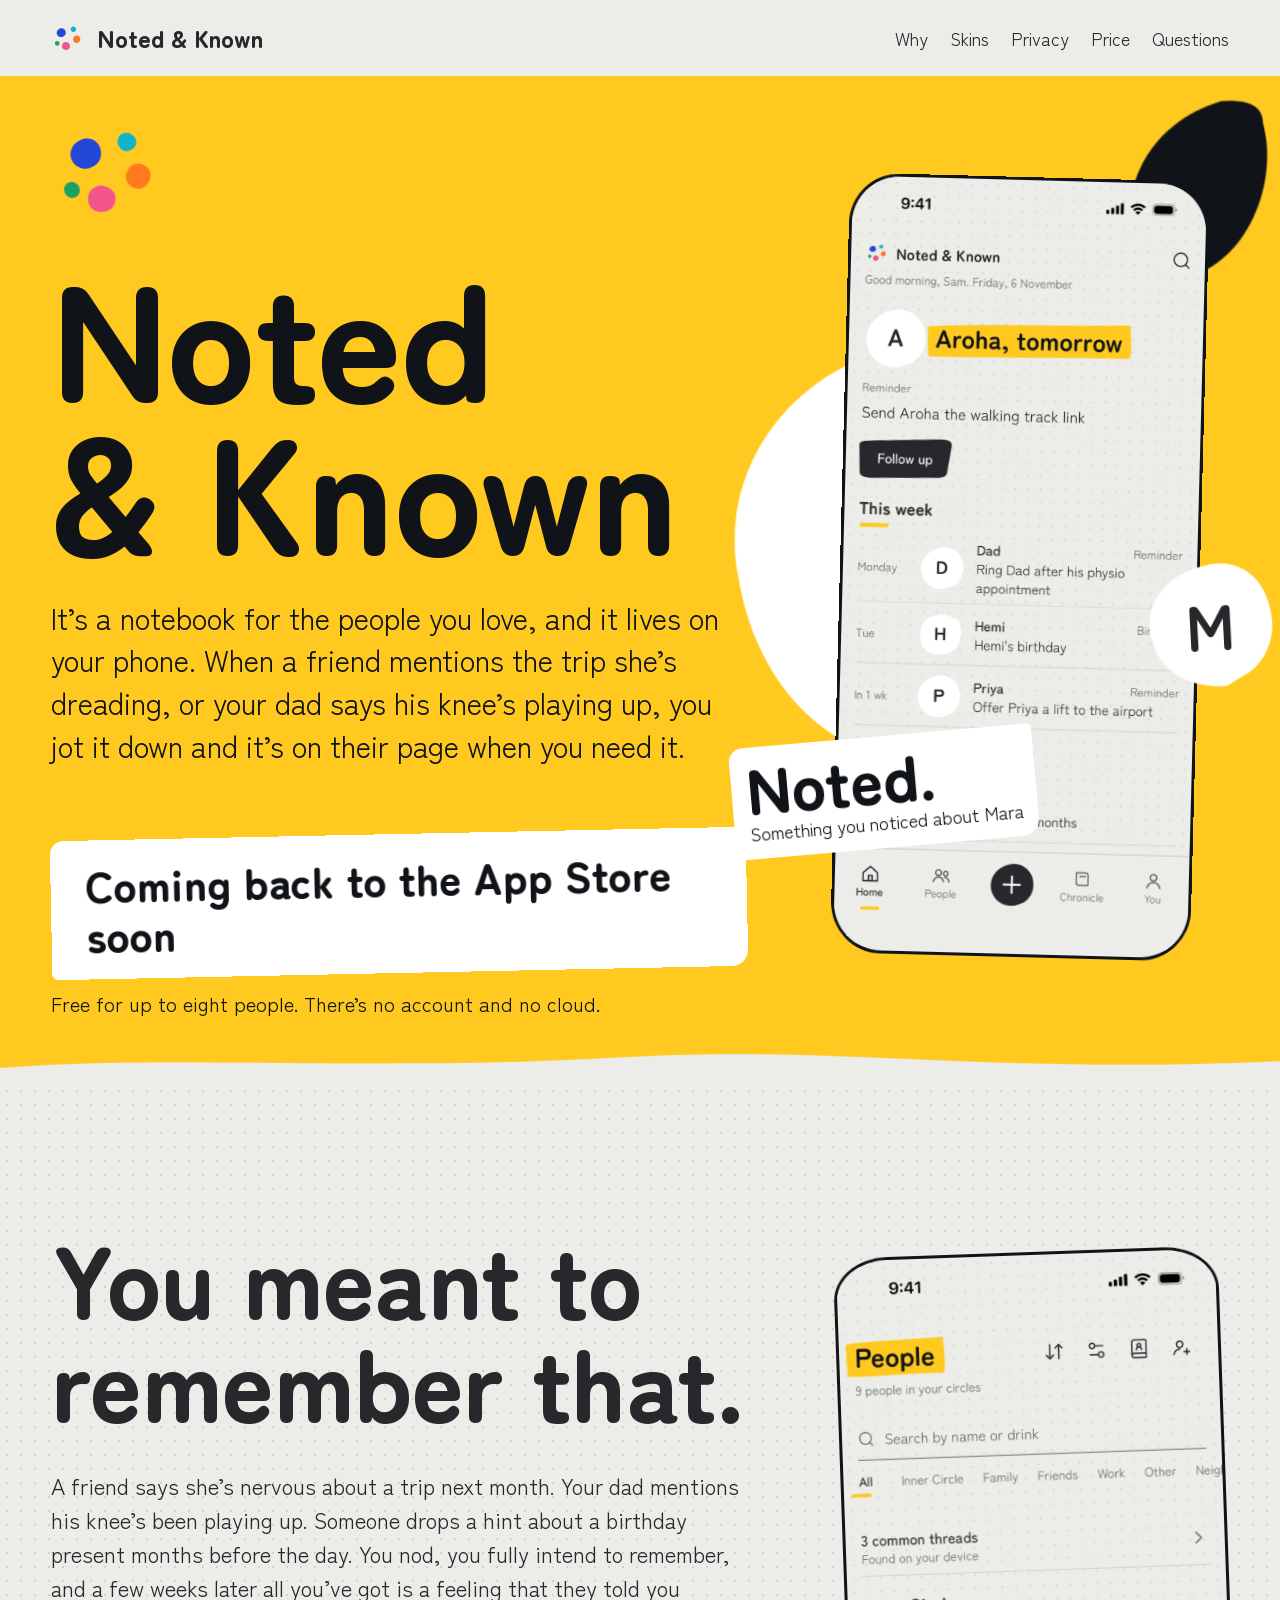
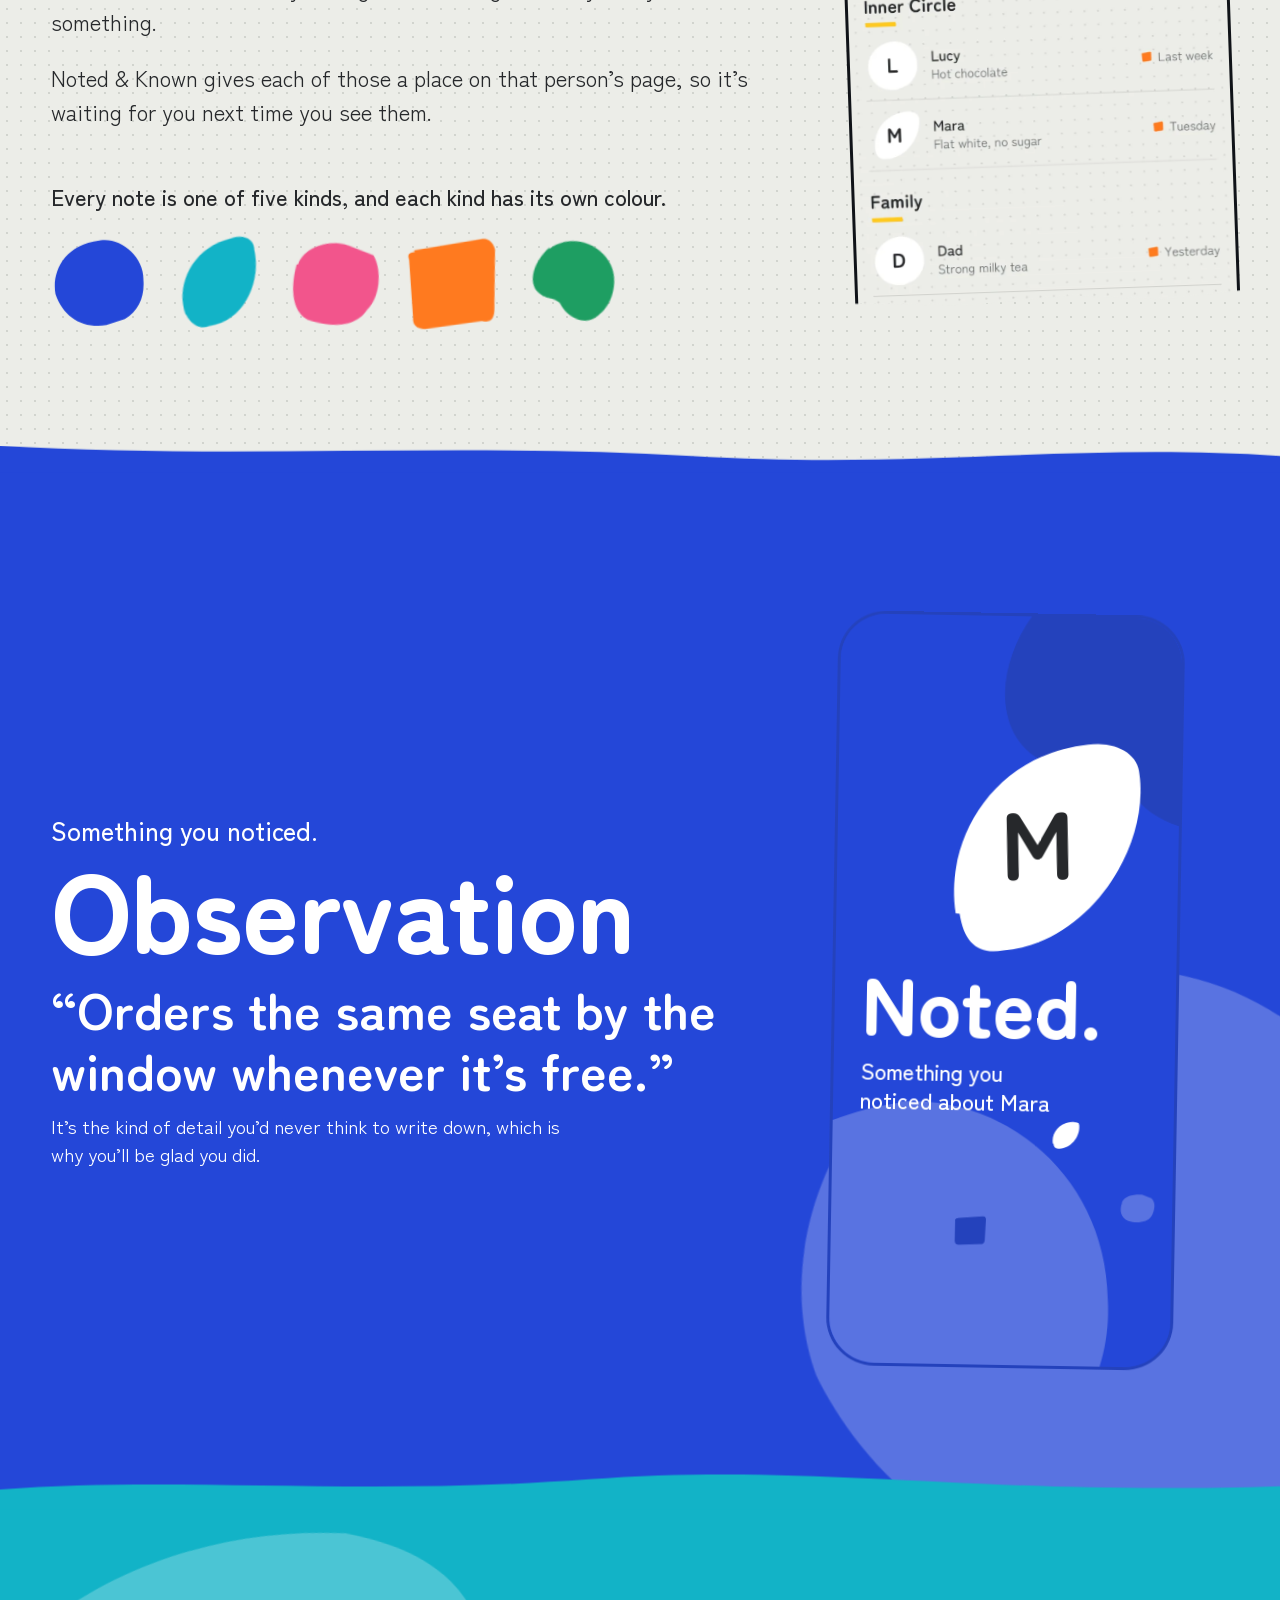
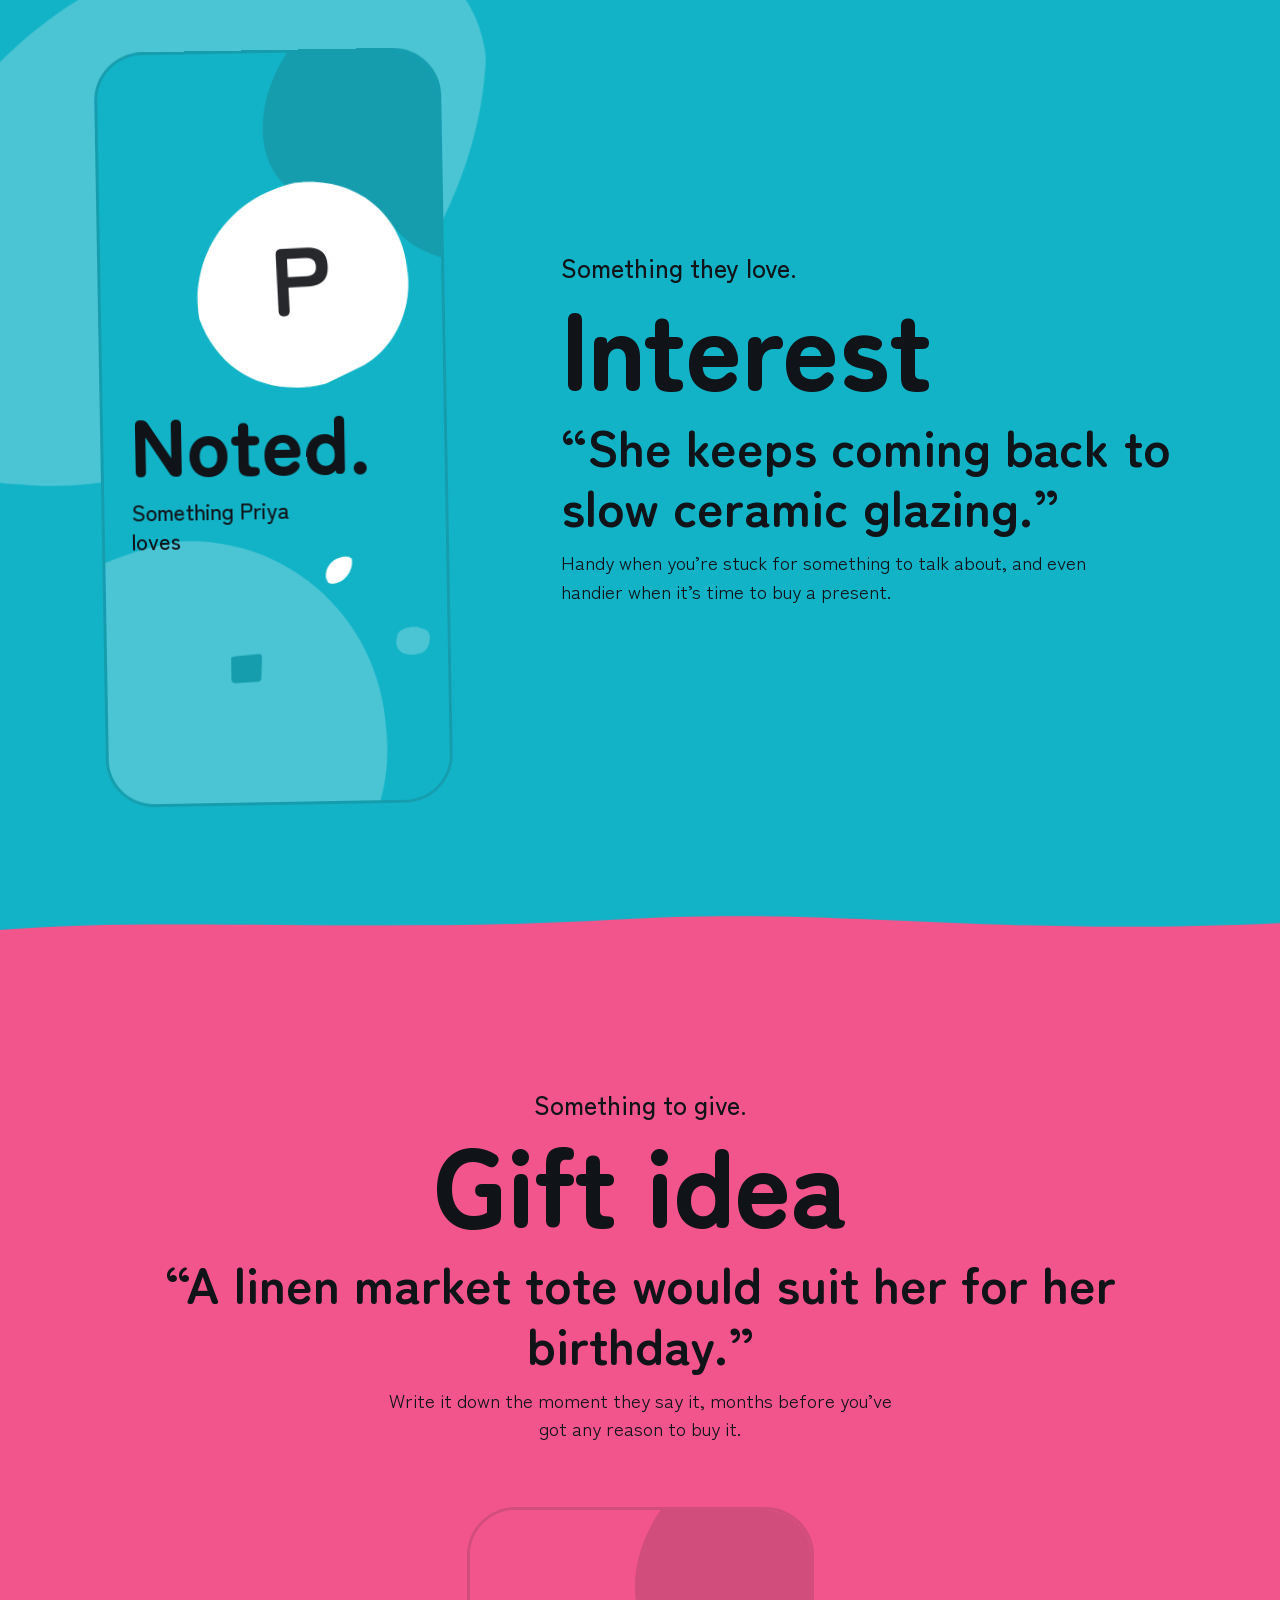
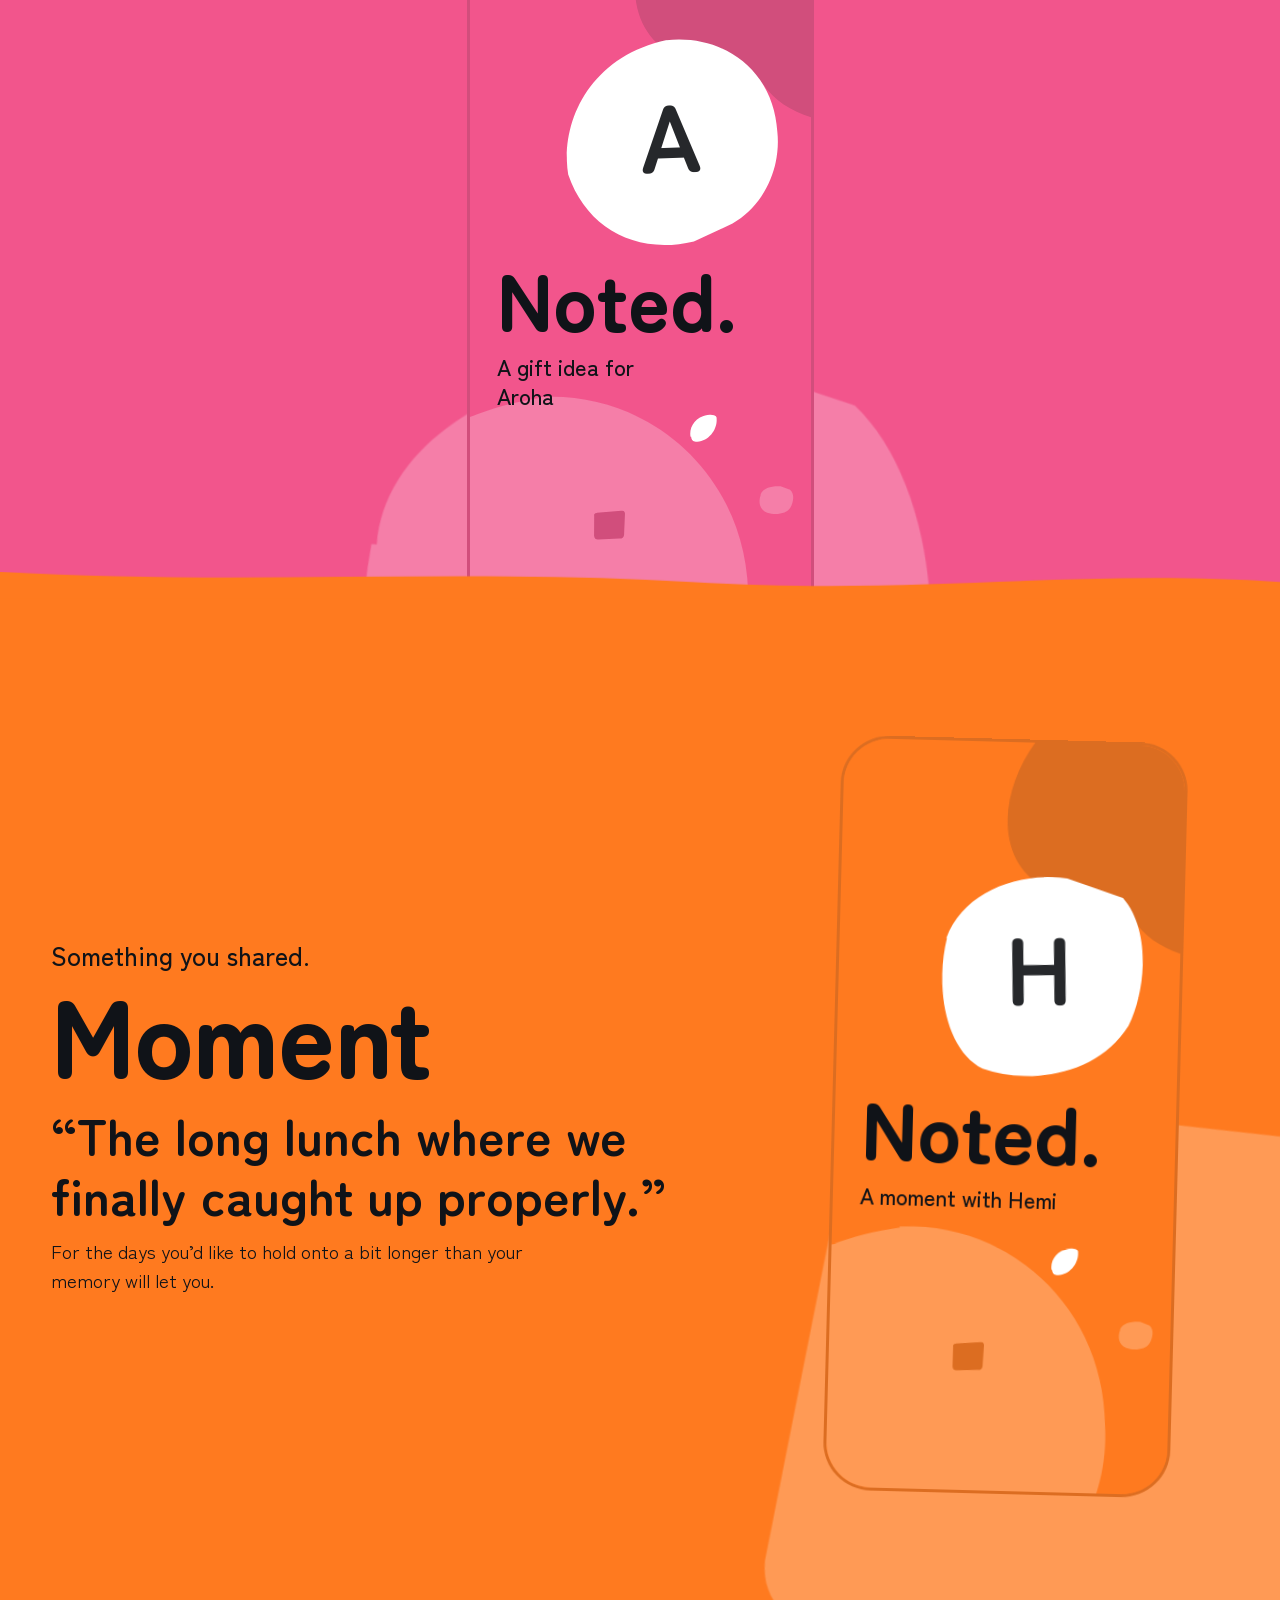
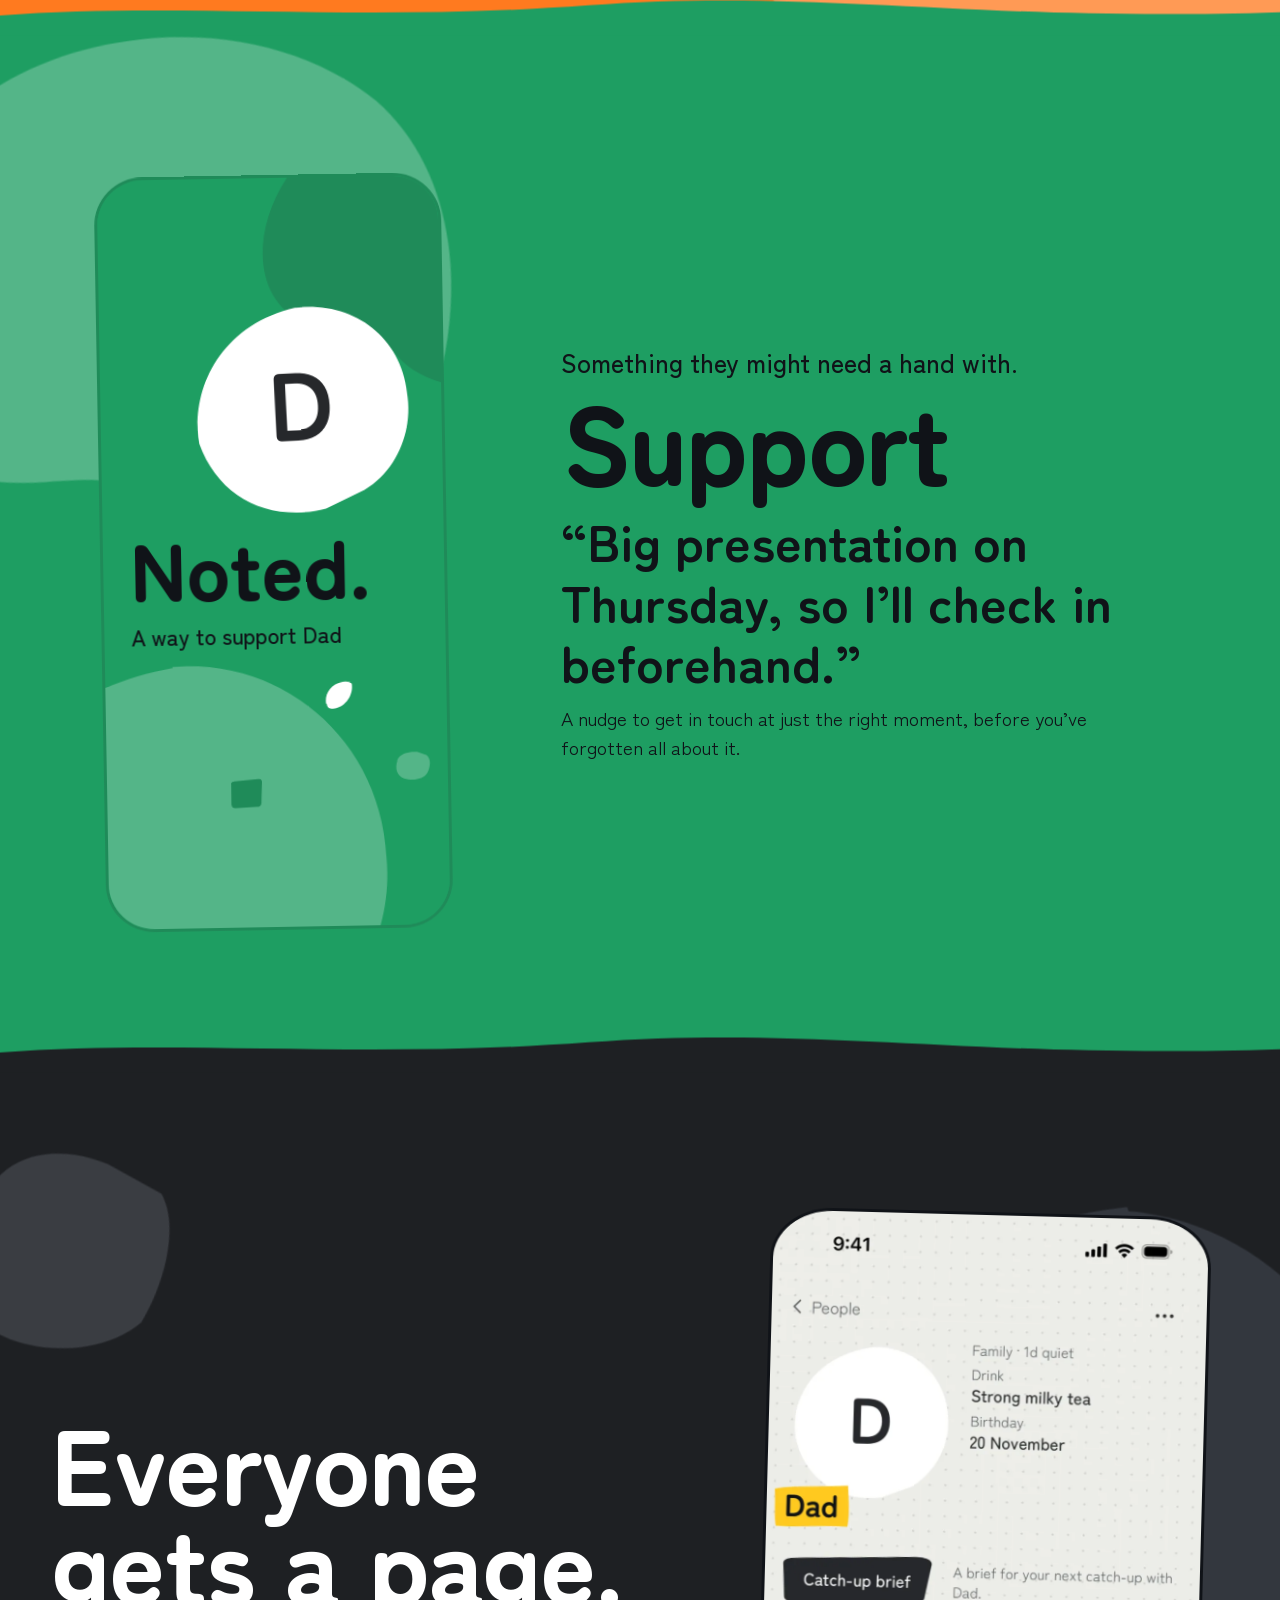
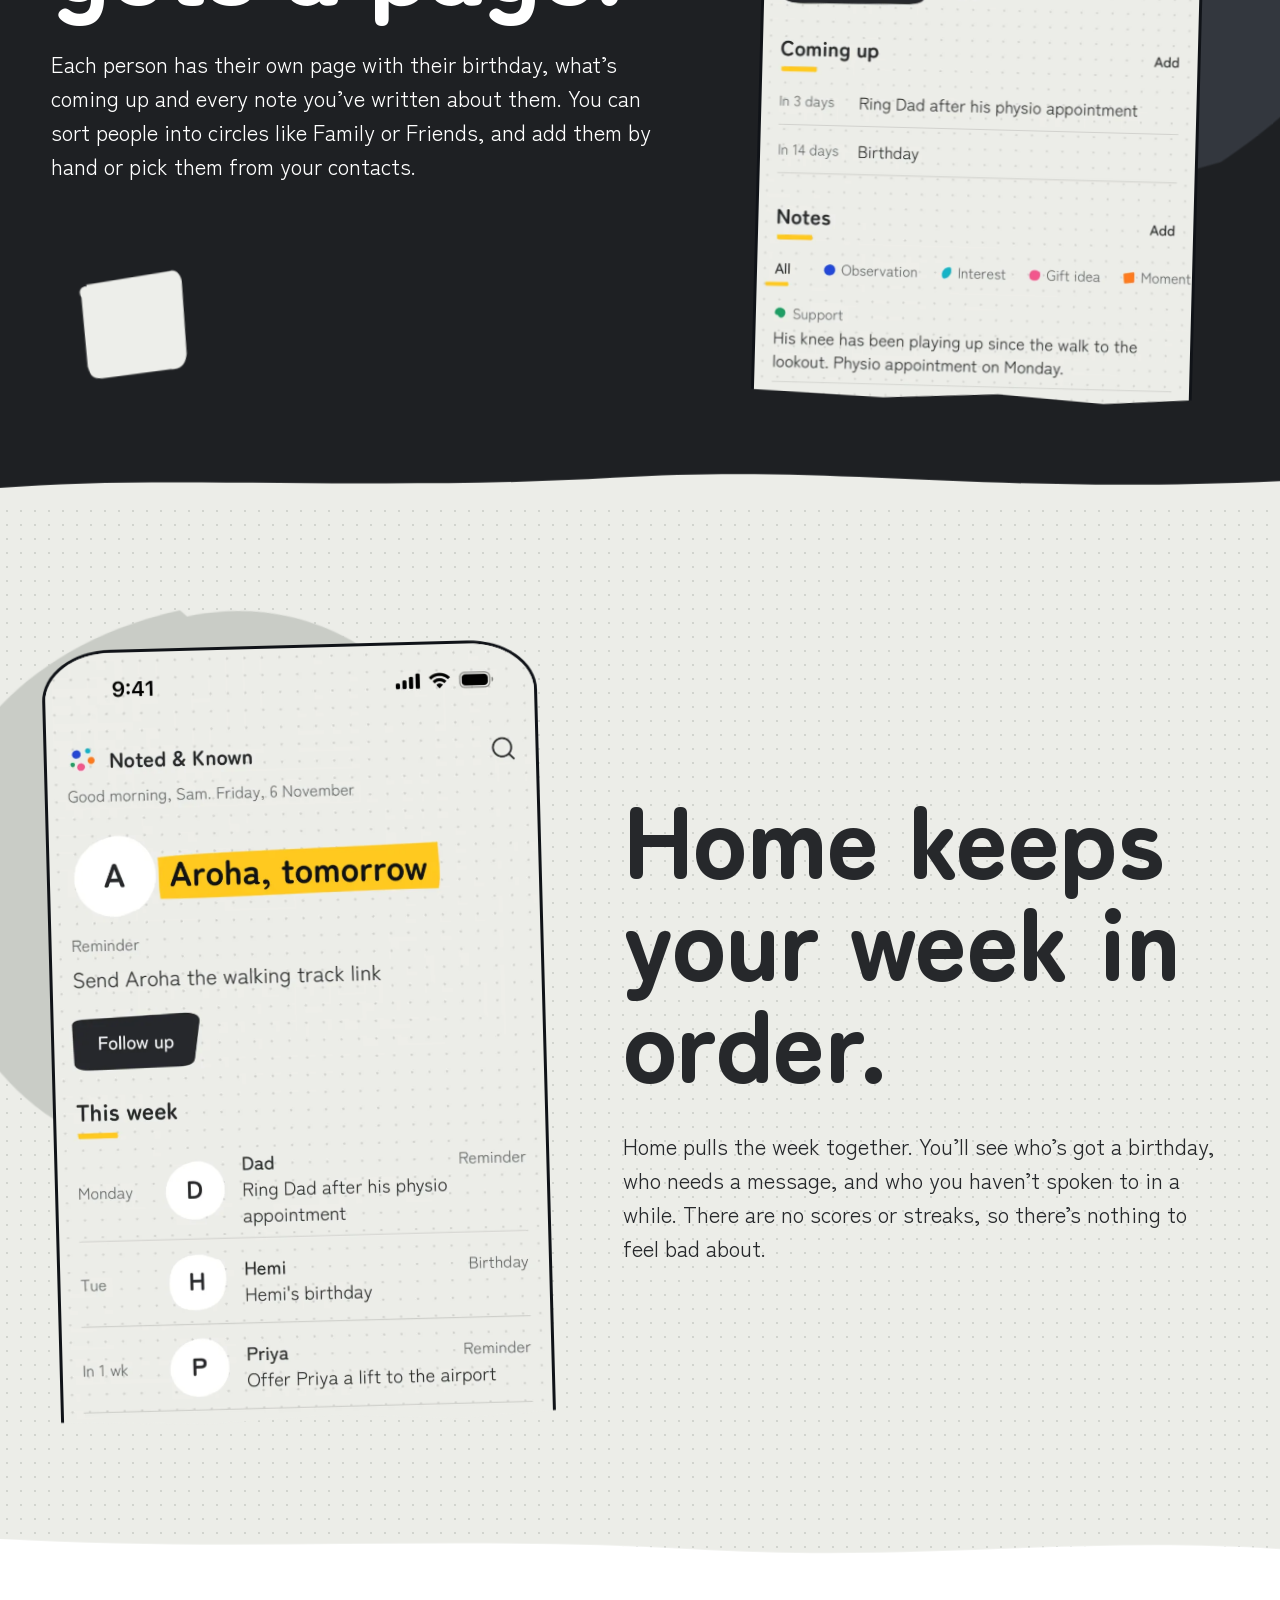
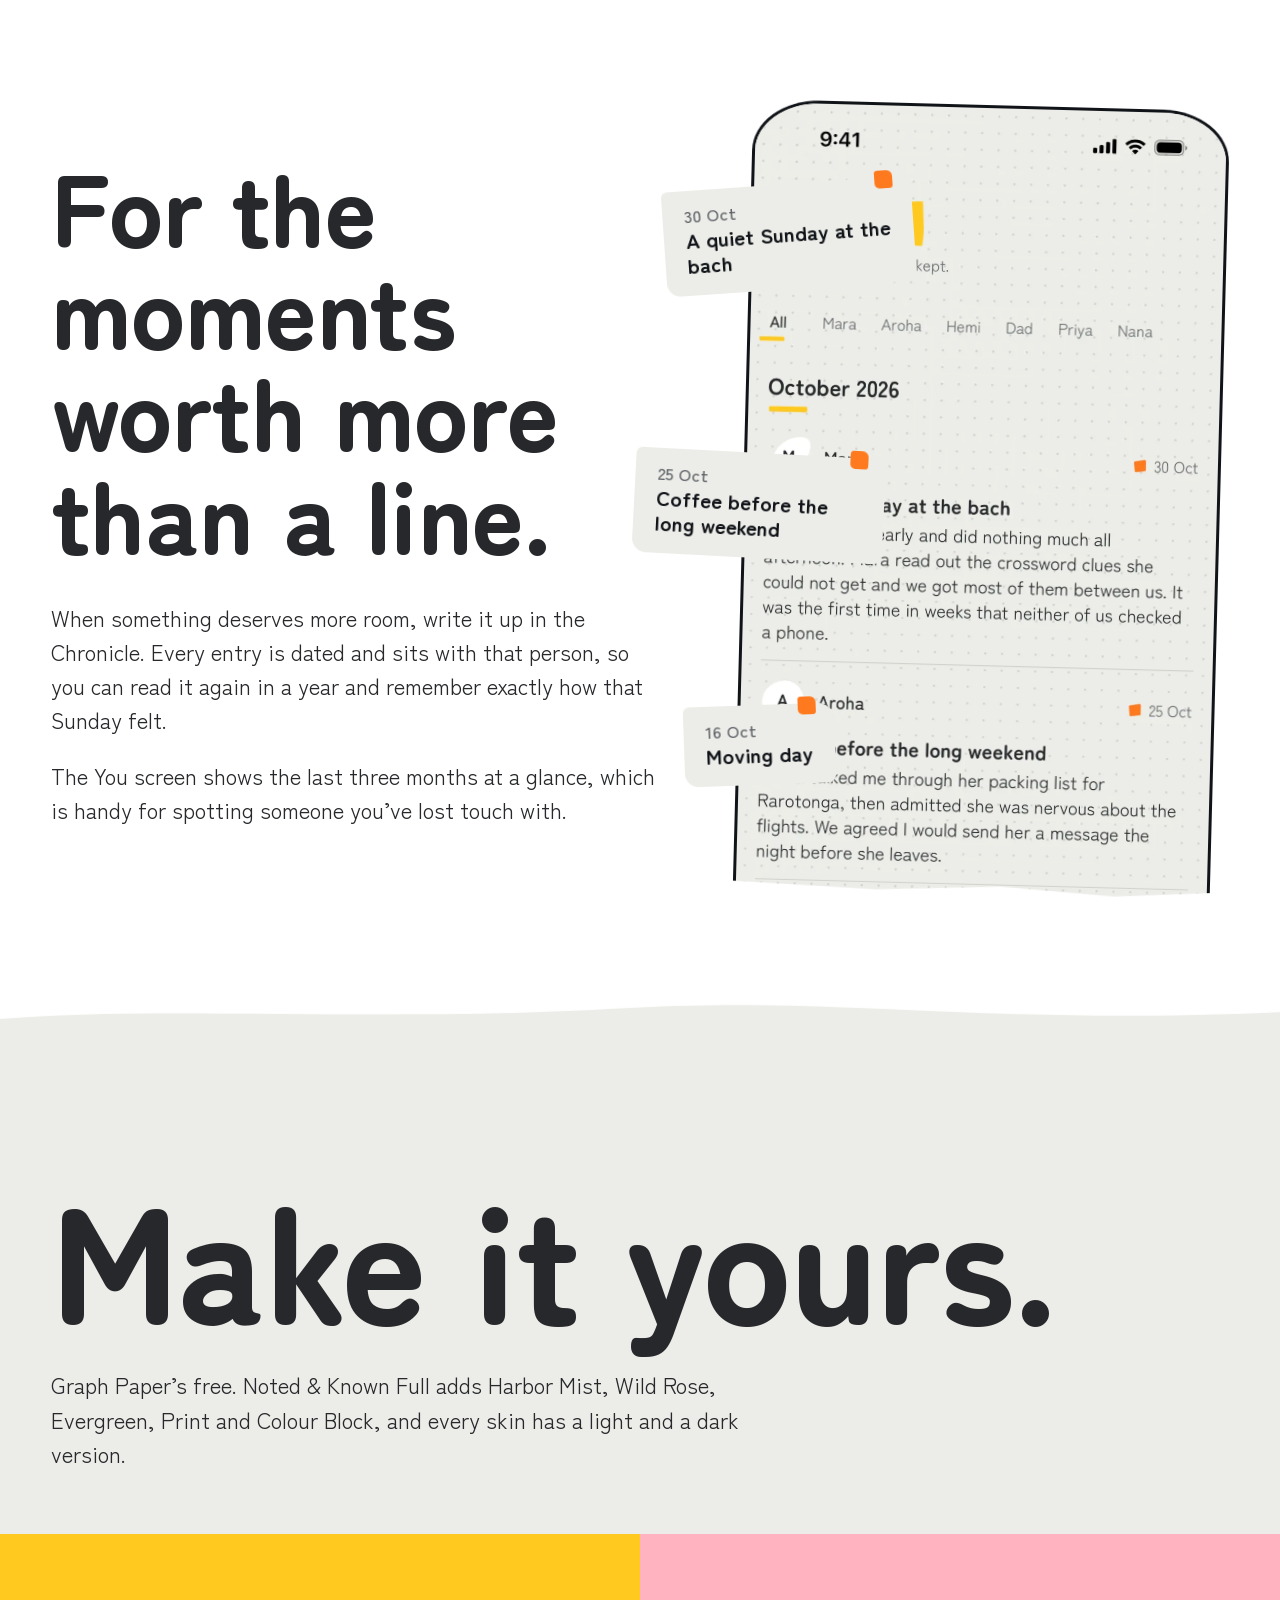
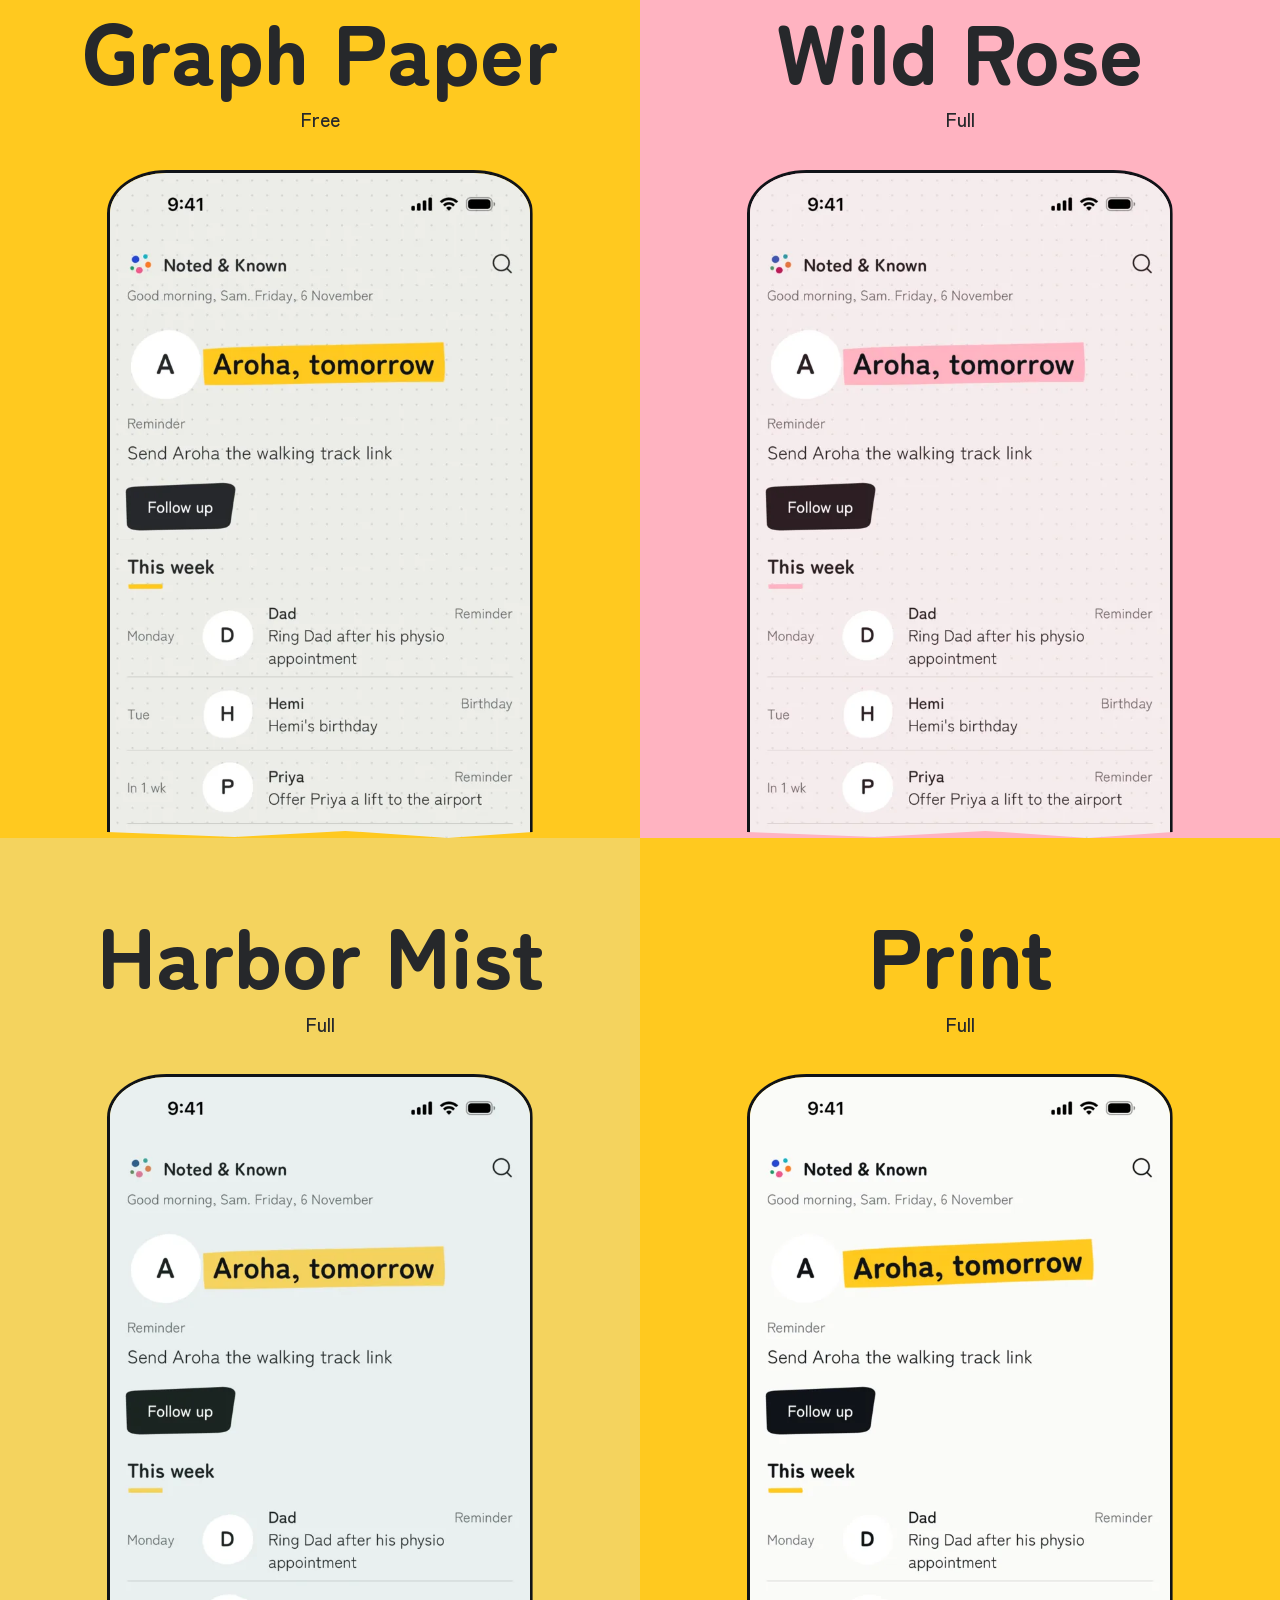
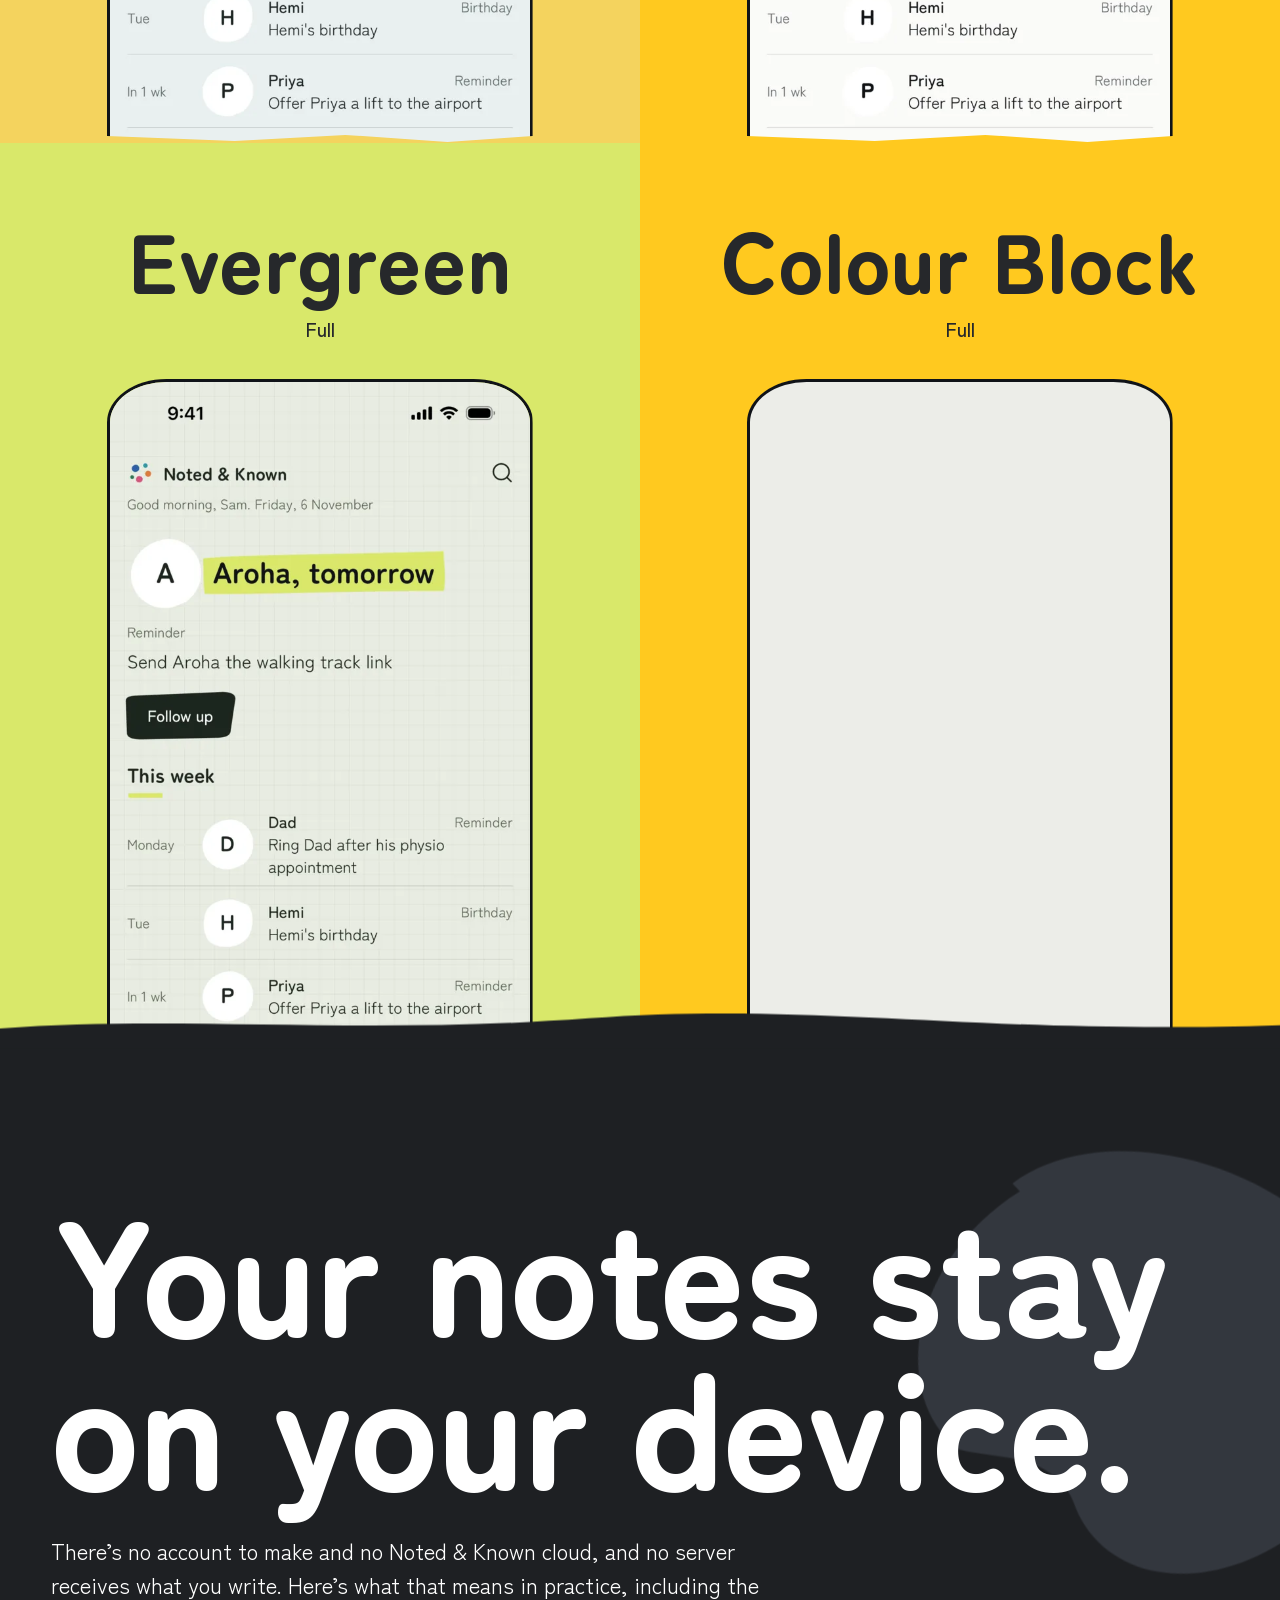
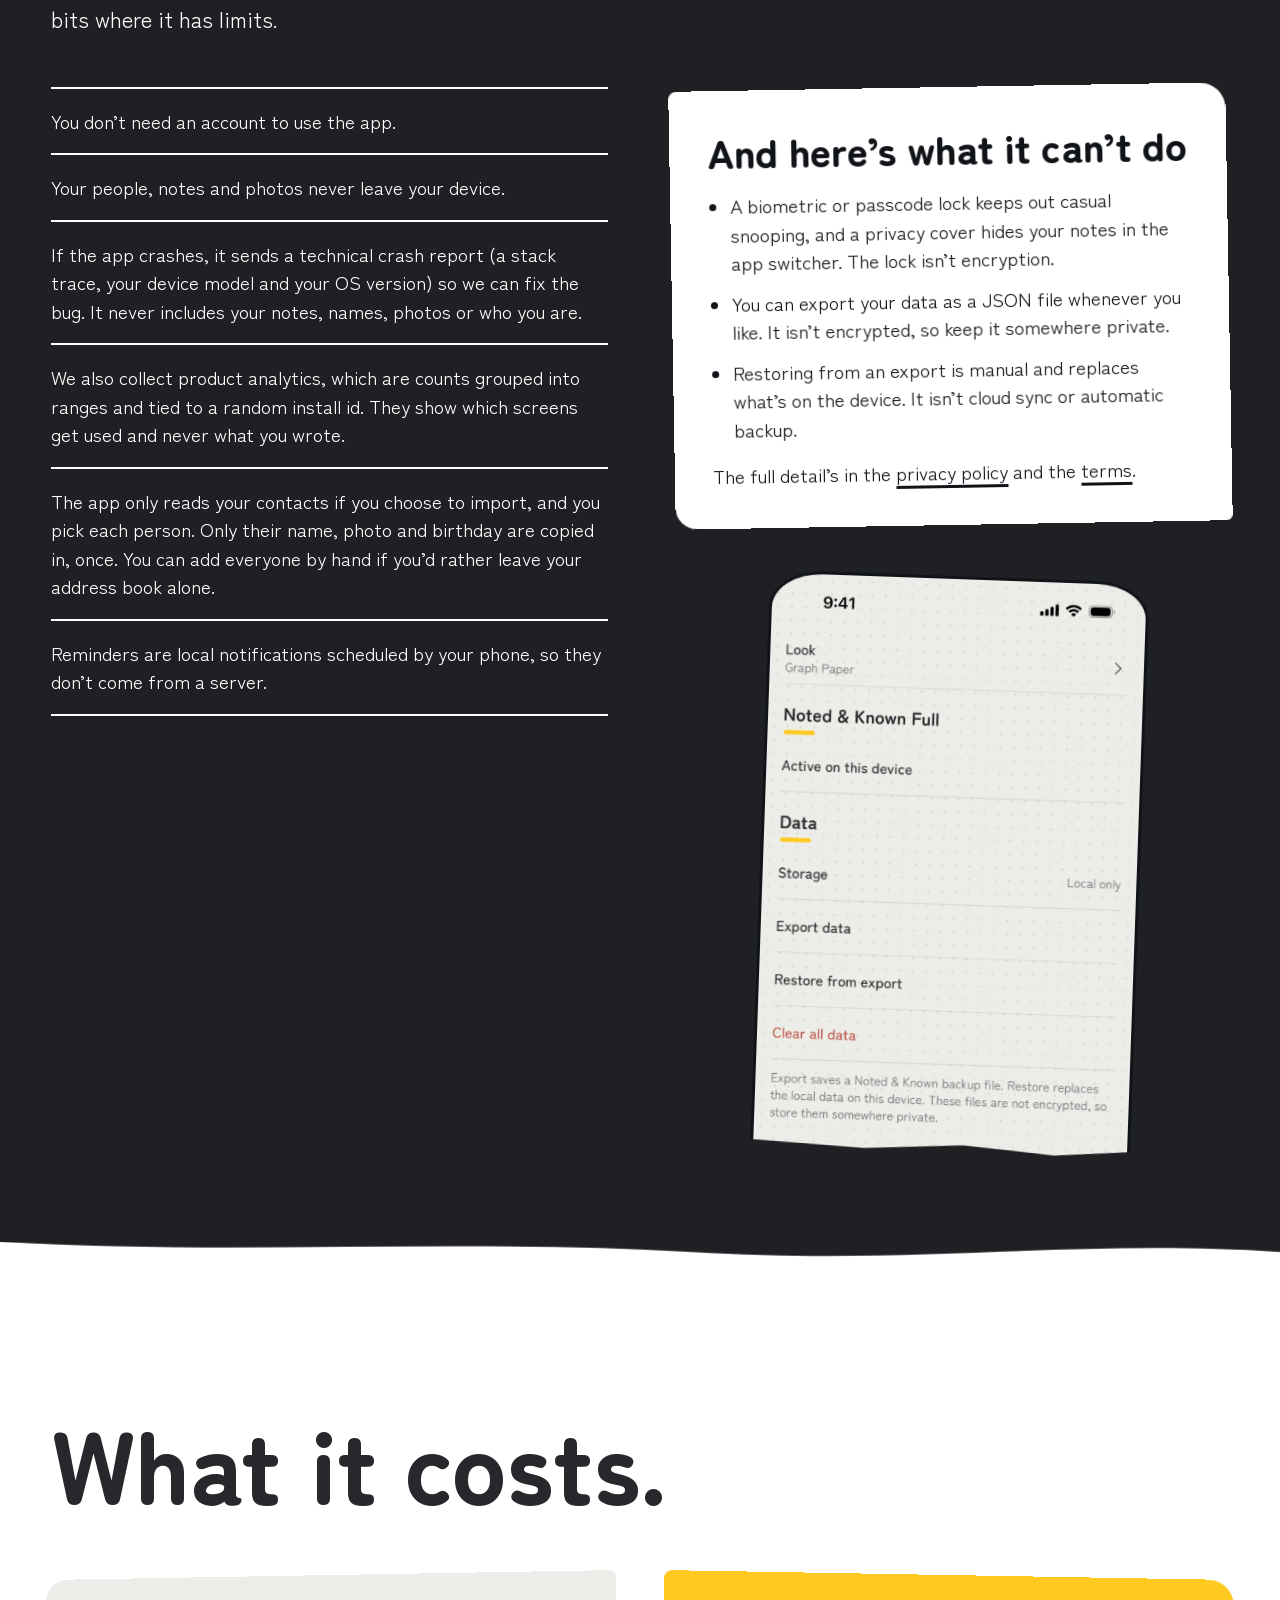
==== commit f68d926a: "Redesign the site with big colour, paper motion and warmer copy Co-Authored-By: Claude Opus 5.5 <nor" ====
--- a/index.html
+++ b/index.html
@@ -4,22 +4,23 @@
   <meta charset="utf-8">
   <meta name="viewport" content="width=device-width, initial-scale=1">
   <title>Noted &amp; Known: notes on the people you love</title>
-  <meta name="description" content="Noted &amp; Known is a private iPhone app for keeping notes on the people you love. No account, no cloud, and free for up to eight people.">
+  <meta name="description" content="Noted &amp; Known is a private iPhone app for keeping notes on the people you love. There's no account and no cloud, and it's free for up to eight people.">
   <link rel="canonical" href="https://notedandknown.app/">
   <meta property="og:type" content="website">
   <meta property="og:site_name" content="Noted &amp; Known">
   <meta property="og:title" content="Noted &amp; Known: notes on the people you love">
-  <meta property="og:description" content="A private iPhone app for keeping what you learn about the people you love. No account, no cloud, and free for up to eight people.">
+  <meta property="og:description" content="A private iPhone app for keeping what you learn about the people you love. There's no account and no cloud, and it's free for up to eight people.">
   <meta property="og:url" content="https://notedandknown.app/">
   <meta property="og:image" content="https://notedandknown.app/assets/og-image.png">
   <meta property="og:image:width" content="1200">
   <meta property="og:image:height" content="630">
   <meta property="og:image:alt" content="The Noted and Known logo and a phone showing the Home screen.">
   <meta name="twitter:card" content="summary_large_image">
-  <meta name="theme-color" content="#ECEDE8">
+  <meta name="theme-color" content="#FFC91F">
   <link rel="icon" type="image/png" href="assets/favicon.png">
   <link rel="apple-touch-icon" href="assets/apple-touch-icon.png">
   <link rel="preload" href="assets/fonts/ZenMaruGothic-Black.woff2" as="font" type="font/woff2" crossorigin>
+  <link rel="preload" href="assets/fonts/ZenKakuGothicNew-Regular.woff2" as="font" type="font/woff2" crossorigin>
   <link rel="stylesheet" href="styles.css">
   <script>document.documentElement.className += ' js';</script>
   <script type="application/ld+json">{"@context":"https://schema.org","@type":"MobileApplication","name":"Noted & Known","operatingSystem":"iOS","applicationCategory":"LifestyleApplication","url":"https://notedandknown.app/","description":"A private iPhone app for keeping notes on the people you love.","offers":{"@type":"Offer","price":"0","priceCurrency":"USD"},"publisher":{"@type":"Organization","name":"Singh Studio"}}</script>
@@ -29,9 +30,10 @@
 
 <header class="top">
   <div class="in">
-    <a class="brand" href="./"><img src="assets/cut/logo.svg" alt="" width="30" height="30">Noted &amp; Known</a>
+    <a class="brand" href="./"><img src="assets/cut/logo.svg" alt="" width="34" height="34">Noted &amp; Known</a>
     <nav aria-label="Main">
-      <a href="#how">How it works</a>
+      <a href="#why">Why</a>
+      <a href="#skins">Skins</a>
       <a href="#privacy">Privacy</a>
       <a href="#price">Price</a>
       <a href="#faq">Questions</a>
@@ -41,199 +43,282 @@
 
 <main id="main">
 
-  <section class="hero" aria-labelledby="hero-title">
+  <!-- 1. Hero: here is the app -->
+  <section class="sec hero" id="top" style="--c:#FFC91F;--on:#101318" aria-labelledby="hero-title">
+    <div class="in hero-grid">
+      <div class="hero-text">
+        <svg class="mark boil" viewBox="0 0 100 100" role="img" aria-label="The Noted and Known logo, five cut-paper dots"><g transform="translate(30 34) rotate(0) scale(0.293) translate(-50 -50)"><path d="M50 6 C74 4 95 22 96 48 C97 63 90 78 76 88 L58 95 C34 99 12 86 6 62 C1 40 14 12 50 6 Z" fill="#2447D8"/></g><g transform="translate(66 24) rotate(70) scale(0.178) translate(-50 -50)"><path d="M50 6 C74 4 95 22 96 48 C97 63 90 78 76 88 L58 95 C34 99 12 86 6 62 C1 40 14 12 50 6 Z" fill="#12B3C7"/></g><g transform="translate(76 54) rotate(140) scale(0.239) translate(-50 -50)"><path d="M50 6 C74 4 95 22 96 48 C97 63 90 78 76 88 L58 95 C34 99 12 86 6 62 C1 40 14 12 50 6 Z" fill="#FF7A1F"/></g><g transform="translate(44 74) rotate(210) scale(0.261) translate(-50 -50)"><path d="M50 6 C74 4 95 22 96 48 C97 63 90 78 76 88 L58 95 C34 99 12 86 6 62 C1 40 14 12 50 6 Z" fill="#F2558C"/></g><g transform="translate(18 66) rotate(280) scale(0.152) translate(-50 -50)"><path d="M50 6 C74 4 95 22 96 48 C97 63 90 78 76 88 L58 95 C34 99 12 86 6 62 C1 40 14 12 50 6 Z" fill="#1E9E62"/></g></svg>
+        <h1 class="d1" id="hero-title" data-chunks><span class="ln">Noted</span> <span class="ln">&amp; Known</span></h1>
+        <p class="lede">It’s a notebook for the people you love, and it lives on your phone. When a friend mentions the trip she’s dreading, or your dad says his knee’s playing up, you jot it down and it’s on their page when you need it.</p>
+        <p class="store" data-store-cta>Coming back to the App Store soon</p>
+        <p class="fine">Free for up to eight people. There’s no account and no cloud.</p>
+      </div>
+      <div class="hero-art">
+        <svg class="shape hshape h1s pop" data-shape="circle" data-seed="11" viewBox="0 0 100 100" preserveAspectRatio="none" aria-hidden="true" style="--tilt:6deg"><path d="M50 6 C74 4 95 22 96 48 C97 63 90 78 76 88 L58 95 C34 99 12 86 6 62 C1 40 14 12 50 6 Z"/></svg>
+        <svg class="shape hshape h2s pop" data-shape="leaf" data-seed="17" viewBox="0 0 100 100" preserveAspectRatio="none" aria-hidden="true" style="--tilt:-10deg"><path d="M14 78 C8 46 30 10 72 6 C84 5 94 9 95 20 C98 52 72 92 34 94 C24 95 16 90 14 78 Z"/></svg>
+        <figure class="phone full hero-phone pop" style="--tilt:1.5deg"><img src="assets/screens/home.webp" width="900" height="1951" fetchpriority="high" alt="The Home screen: a follow-up for Aroha tomorrow, this week’s reminders and a birthday, and a person who has gone quiet."></figure>
+        <div class="slab pop" style="--tilt:-5deg"><b>Noted.</b><span>Something you noticed about Mara</span></div>
+        <div class="faceb pop" style="--tilt:-3deg" aria-hidden="true"><svg class="shape " data-shape="circle" data-seed="5" viewBox="0 0 100 100" preserveAspectRatio="none" aria-hidden="true" ><path d="M50 6 C74 4 95 22 96 48 C97 63 90 78 76 88 L58 95 C34 99 12 86 6 62 C1 40 14 12 50 6 Z"/></svg><b>M</b></div>
+      </div>
+    </div>
+  </section>
+
+  <!-- 2. Why you'd want it -->
+  <section class="sec paper why" id="why" style="--c:#ECEDE8;--on:#26282B" aria-labelledby="why-t">
+    <svg class="edge" viewBox="0 0 100 12" preserveAspectRatio="none" aria-hidden="true"><path class="e1" d="M0 12 V6 C10 2 24 9 40 5 S70 9 100 3 V12 Z"/><path class="e2" d="M0 12 V4 C14 9 28 2 46 6 S78 2 100 7 V12 Z"/><path class="e3" d="M0 12 V7 C12 3 30 8 48 4 S76 9 100 5 V12 Z"/></svg>
+    <div class="in why-grid">
+      <div class="why-text">
+        <h2 class="d2" id="why-t" data-chunks>You meant to remember that.</h2>
+        <p class="big">A friend says she’s nervous about a trip next month. Your dad mentions his knee’s been playing up. Someone drops a hint about a birthday present months before the day. You nod, you fully intend to remember, and a few weeks later all you’ve got is a feeling that they told you something.</p>
+        <p class="big">Noted &amp; Known gives each of those a place on that person’s page, so it’s waiting for you next time you see them.</p>
+        <p class="big five">Every note is one of five kinds, and each kind has its own colour.</p>
+        <div class="dots" aria-hidden="true">
+          <i style="--k:#2447D8"><svg class="shape " data-shape="circle" data-seed="1" viewBox="0 0 100 100" preserveAspectRatio="none" aria-hidden="true" ><path d="M50 6 C74 4 95 22 96 48 C97 63 90 78 76 88 L58 95 C34 99 12 86 6 62 C1 40 14 12 50 6 Z"/></svg></i><i style="--k:#12B3C7"><svg class="shape " data-shape="leaf" data-seed="2" viewBox="0 0 100 100" preserveAspectRatio="none" aria-hidden="true" ><path d="M14 78 C8 46 30 10 72 6 C84 5 94 9 95 20 C98 52 72 92 34 94 C24 95 16 90 14 78 Z"/></svg></i><i style="--k:#F2558C"><svg class="shape " data-shape="pebble" data-seed="3" viewBox="0 0 100 100" preserveAspectRatio="none" aria-hidden="true" ><path d="M10 34 C16 14 40 6 62 9 L86 18 C98 30 97 58 88 74 C76 94 46 98 26 90 C8 82 3 56 10 34 Z"/></svg></i><i style="--k:#FF7A1F"><svg class="shape " data-shape="square" data-seed="4" viewBox="0 0 100 100" preserveAspectRatio="none" aria-hidden="true" ><path d="M12 14 L84 7 C92 7 95 12 95 20 L91 82 C90 90 86 93 78 93 L18 96 C10 96 6 92 6 84 L5 24 C5 18 7 15 12 14 Z"/></svg></i><i style="--k:#1E9E62"><svg class="shape " data-shape="bean" data-seed="5" viewBox="0 0 100 100" preserveAspectRatio="none" aria-hidden="true" ><path d="M22 18 C38 2 70 4 86 20 C100 36 98 62 84 78 C72 92 52 88 44 76 C38 67 28 72 20 68 C4 60 6 34 22 18 Z"/></svg></i>
+        </div>
+      </div>
+      <div class="why-art">
+        <figure class="phone crop whyp pop" style="--crop:.781;--tilt:-2deg;--k:50"><img src="assets/screens/people.webp" width="900" height="1951" loading="lazy" decoding="async" alt="The People screen, grouped into Inner Circle and Family."></figure>
+      </div>
+    </div>
+  </section>
+
+  <section class="sec kind k--r" id="observation" style="--c:#2447D8;--on:#FFFFFF;--lt:#5973E1;--dk:#2442BC" aria-labelledby="observation-t">
+    <svg class="edge" viewBox="0 0 100 12" preserveAspectRatio="none" aria-hidden="true"><path class="e1" d="M0 12 V5 C16 8 30 2 50 6 S80 8 100 4 V12 Z"/><path class="e2" d="M0 12 V8 C12 4 34 8 52 3 S82 7 100 6 V12 Z"/><path class="e3" d="M0 12 V4 C18 8 36 3 54 7 S84 3 100 7 V12 Z"/></svg>
+    <svg class="shape kshape pop" data-shape="circle" data-seed="3" viewBox="0 0 100 100" preserveAspectRatio="none" aria-hidden="true" style="--tilt:-6deg"><path d="M50 6 C74 4 95 22 96 48 C97 63 90 78 76 88 L58 95 C34 99 12 86 6 62 C1 40 14 12 50 6 Z"/></svg>
+    <div class="in kgrid">
+      <div class="ktext">
+        <p class="kicker pop">Something you noticed.</p>
+        <h2 class="kname" id="observation-t" data-chunks>Observation</h2>
+        <p class="knote"><q>Orders the same seat by the window whenever it’s free.</q></p>
+        <p class="kextra">It’s the kind of detail you’d never think to write down, which is why you’ll be glad you did.</p>
+      </div>
+      <div class="kphone pop" style="--tilt:1deg">
+        <div class="stage" data-kind="observation" data-col="#2447D8" data-on="#FFFFFF" data-name="Mara" role="img" aria-label="A new note saved to Mara's page: something you noticed."></div>
+      </div>
+    </div>
+  </section>
+  <section class="sec kind k--l" id="interest" style="--c:#12B3C7;--on:#101318;--lt:#4BC5D4;--dk:#159DAE" aria-labelledby="interest-t">
+    <svg class="edge" viewBox="0 0 100 12" preserveAspectRatio="none" aria-hidden="true"><path class="e1" d="M0 12 V8 C12 3 26 7 44 5 S74 2 100 6 V12 Z"/><path class="e2" d="M0 12 V5 C10 8 30 3 48 7 S72 8 100 4 V12 Z"/><path class="e3" d="M0 12 V6 C14 2 28 8 46 3 S76 8 100 5 V12 Z"/></svg>
+    <svg class="shape kshape pop" data-shape="leaf" data-seed="8" viewBox="0 0 100 100" preserveAspectRatio="none" aria-hidden="true" style="--tilt:8deg"><path d="M14 78 C8 46 30 10 72 6 C84 5 94 9 95 20 C98 52 72 92 34 94 C24 95 16 90 14 78 Z"/></svg>
+    <div class="in kgrid">
+      <div class="ktext">
+        <p class="kicker pop">Something they love.</p>
+        <h2 class="kname" id="interest-t" data-chunks>Interest</h2>
+        <p class="knote"><q>She keeps coming back to slow ceramic glazing.</q></p>
+        <p class="kextra">Handy when you’re stuck for something to talk about, and even handier when it’s time to buy a present.</p>
+      </div>
+      <div class="kphone pop" style="--tilt:-1deg">
+        <div class="stage" data-kind="interest" data-col="#12B3C7" data-on="#101318" data-name="Priya" role="img" aria-label="A new note saved to Priya's page: something they love."></div>
+      </div>
+    </div>
+  </section>
+  <section class="sec kind k--c" id="gift" style="--c:#F2558C;--on:#101318;--lt:#F57EA8;--dk:#D14E7C" aria-labelledby="gift-t">
+    <svg class="edge" viewBox="0 0 100 12" preserveAspectRatio="none" aria-hidden="true"><path class="e1" d="M0 12 V6 C10 2 24 9 40 5 S70 9 100 3 V12 Z"/><path class="e2" d="M0 12 V4 C14 9 28 2 46 6 S78 2 100 7 V12 Z"/><path class="e3" d="M0 12 V7 C12 3 30 8 48 4 S76 9 100 5 V12 Z"/></svg>
+    <svg class="shape kshape pop" data-shape="pebble" data-seed="13" viewBox="0 0 100 100" preserveAspectRatio="none" aria-hidden="true" style="--tilt:-4deg"><path d="M10 34 C16 14 40 6 62 9 L86 18 C98 30 97 58 88 74 C76 94 46 98 26 90 C8 82 3 56 10 34 Z"/></svg>
+    <div class="in kgrid">
+      <div class="ktext">
+        <p class="kicker pop">Something to give.</p>
+        <h2 class="kname" id="gift-t" data-chunks>Gift idea</h2>
+        <p class="knote"><q>A linen market tote would suit her for her birthday.</q></p>
+        <p class="kextra">Write it down the moment they say it, months before you’ve got any reason to buy it.</p>
+      </div>
+      <div class="kphone pop" style="--tilt:0deg">
+        <div class="stage" data-kind="gift" data-col="#F2558C" data-on="#101318" data-name="Aroha" role="img" aria-label="A new note saved to Aroha's page: something to give."></div>
+      </div>
+    </div>
+  </section>
+  <section class="sec kind k--r" id="moment" style="--c:#FF7A1F;--on:#101318;--lt:#FF9A55;--dk:#DC6D21" aria-labelledby="moment-t">
+    <svg class="edge" viewBox="0 0 100 12" preserveAspectRatio="none" aria-hidden="true"><path class="e1" d="M0 12 V5 C16 8 30 2 50 6 S80 8 100 4 V12 Z"/><path class="e2" d="M0 12 V8 C12 4 34 8 52 3 S82 7 100 6 V12 Z"/><path class="e3" d="M0 12 V4 C18 8 36 3 54 7 S84 3 100 7 V12 Z"/></svg>
+    <svg class="shape kshape pop" data-shape="square" data-seed="18" viewBox="0 0 100 100" preserveAspectRatio="none" aria-hidden="true" style="--tilt:10deg"><path d="M12 14 L84 7 C92 7 95 12 95 20 L91 82 C90 90 86 93 78 93 L18 96 C10 96 6 92 6 84 L5 24 C5 18 7 15 12 14 Z"/></svg>
+    <div class="in kgrid">
+      <div class="ktext">
+        <p class="kicker pop">Something you shared.</p>
+        <h2 class="kname" id="moment-t" data-chunks>Moment</h2>
+        <p class="knote"><q>The long lunch where we finally caught up properly.</q></p>
+        <p class="kextra">For the days you’d like to hold onto a bit longer than your memory will let you.</p>
+      </div>
+      <div class="kphone pop" style="--tilt:1.5deg">
+        <div class="stage" data-kind="moment" data-col="#FF7A1F" data-on="#101318" data-name="Hemi" role="img" aria-label="A new note saved to Hemi's page: something you shared."></div>
+      </div>
+    </div>
+  </section>
+  <section class="sec kind k--l" id="support" style="--c:#1E9E62;--on:#101318;--lt:#54B588;--dk:#1F8B59" aria-labelledby="support-t">
+    <svg class="edge" viewBox="0 0 100 12" preserveAspectRatio="none" aria-hidden="true"><path class="e1" d="M0 12 V8 C12 3 26 7 44 5 S74 2 100 6 V12 Z"/><path class="e2" d="M0 12 V5 C10 8 30 3 48 7 S72 8 100 4 V12 Z"/><path class="e3" d="M0 12 V6 C14 2 28 8 46 3 S76 8 100 5 V12 Z"/></svg>
+    <svg class="shape kshape pop" data-shape="bean" data-seed="23" viewBox="0 0 100 100" preserveAspectRatio="none" aria-hidden="true" style="--tilt:-8deg"><path d="M22 18 C38 2 70 4 86 20 C100 36 98 62 84 78 C72 92 52 88 44 76 C38 67 28 72 20 68 C4 60 6 34 22 18 Z"/></svg>
+    <div class="in kgrid">
+      <div class="ktext">
+        <p class="kicker pop">Something they might need a hand with.</p>
+        <h2 class="kname" id="support-t" data-chunks>Support</h2>
+        <p class="knote"><q>Big presentation on Thursday, so I’ll check in beforehand.</q></p>
+        <p class="kextra">A nudge to get in touch at just the right moment, before you’ve forgotten all about it.</p>
+      </div>
+      <div class="kphone pop" style="--tilt:-1deg">
+        <div class="stage" data-kind="support" data-col="#1E9E62" data-on="#101318" data-name="Dad" role="img" aria-label="A new note saved to Dad's page: something they might need a hand with."></div>
+      </div>
+    </div>
+  </section>
+
+  <!-- 8. A person's page -->
+  <section class="sec ink person" id="person" style="--c:#1E2023;--on:#FFFFFF" aria-labelledby="person-t">
+    <svg class="edge" viewBox="0 0 100 12" preserveAspectRatio="none" aria-hidden="true"><path class="e1" d="M0 12 V8 C12 3 26 7 44 5 S74 2 100 6 V12 Z"/><path class="e2" d="M0 12 V5 C10 8 30 3 48 7 S72 8 100 4 V12 Z"/><path class="e3" d="M0 12 V6 C14 2 28 8 46 3 S76 8 100 5 V12 Z"/></svg>
+    <svg class="shape pshape ps1 pop" data-shape="circle" data-seed="41" viewBox="0 0 100 100" preserveAspectRatio="none" aria-hidden="true" style="--tilt:8deg"><path d="M50 6 C74 4 95 22 96 48 C97 63 90 78 76 88 L58 95 C34 99 12 86 6 62 C1 40 14 12 50 6 Z"/></svg>
+    <svg class="shape pshape ps2 pop" data-shape="square" data-seed="43" viewBox="0 0 100 100" preserveAspectRatio="none" aria-hidden="true" style="--tilt:-6deg"><path d="M12 14 L84 7 C92 7 95 12 95 20 L91 82 C90 90 86 93 78 93 L18 96 C10 96 6 92 6 84 L5 24 C5 18 7 15 12 14 Z"/></svg>
+    <svg class="shape pshape ps3 pop" data-shape="pebble" data-seed="47" viewBox="0 0 100 100" preserveAspectRatio="none" aria-hidden="true" style="--tilt:12deg"><path d="M10 34 C16 14 40 6 62 9 L86 18 C98 30 97 58 88 74 C76 94 46 98 26 90 C8 82 3 56 10 34 Z"/></svg>
+    <div class="in two">
+      <div class="two-text">
+        <h2 class="d1 hd" id="person-t" data-chunks>Everyone gets a page.</h2>
+        <p class="big">Each person has their own page with their birthday, what’s coming up and every note you’ve written about them. You can sort people into circles like Family or Friends, and add them by hand or pick them from your contacts.</p>
+      </div>
+      <div class="two-art">
+        <figure class="phone crop giant pop" style="--crop:.826;--tilt:1.5deg;--k:49"><img src="assets/screens/person.webp" width="900" height="1951" loading="lazy" decoding="async" alt="Dad’s page: his drink, his birthday, what’s coming up, and notes marked by kind."></figure>
+      </div>
+    </div>
+  </section>
+
+  <!-- 9. Your week (Home) -->
+  <section class="sec paper week" id="week" style="--c:#ECEDE8;--on:#26282B" aria-labelledby="week-t">
+    <svg class="edge" viewBox="0 0 100 12" preserveAspectRatio="none" aria-hidden="true"><path class="e1" d="M0 12 V6 C10 2 24 9 40 5 S70 9 100 3 V12 Z"/><path class="e2" d="M0 12 V4 C14 9 28 2 46 6 S78 2 100 7 V12 Z"/><path class="e3" d="M0 12 V7 C12 3 30 8 48 4 S76 9 100 5 V12 Z"/></svg>
+    <svg class="shape wshape pop" data-shape="circle" data-seed="51" viewBox="0 0 100 100" preserveAspectRatio="none" aria-hidden="true" style="--tilt:-4deg"><path d="M50 6 C74 4 95 22 96 48 C97 63 90 78 76 88 L58 95 C34 99 12 86 6 62 C1 40 14 12 50 6 Z"/></svg>
+    <div class="in two two-flip">
+      <div class="two-art">
+        <figure class="phone crop giant pop" style="--crop:.725;--tilt:-1.5deg;--k:57"><img src="assets/screens/home.webp" width="900" height="1951" loading="lazy" decoding="async" alt="The Home screen with this week’s birthdays and reminders."></figure>
+      </div>
+      <div class="two-text">
+        <h2 class="d2 hd" id="week-t" data-chunks>Home keeps <span class="hl">your week</span> in order.</h2>
+        <p class="big">Home pulls the week together. You’ll see who’s got a birthday, who needs a message, and who you haven’t spoken to in a while. There are no scores or streaks, so there’s nothing to feel bad about.</p>
+      </div>
+    </div>
+  </section>
+
+  <!-- 10. Chronicle -->
+  <section class="sec white chron" id="chronicle" style="--c:#FFFFFF;--on:#26282B" aria-labelledby="chron-t">
+    <svg class="edge" viewBox="0 0 100 12" preserveAspectRatio="none" aria-hidden="true"><path class="e1" d="M0 12 V5 C16 8 30 2 50 6 S80 8 100 4 V12 Z"/><path class="e2" d="M0 12 V8 C12 4 34 8 52 3 S82 7 100 6 V12 Z"/><path class="e3" d="M0 12 V4 C18 8 36 3 54 7 S84 3 100 7 V12 Z"/></svg>
+    <div class="in two">
+      <div class="two-text">
+        <h2 class="d2 hd" id="chron-t" data-chunks>For the moments worth more than a line.</h2>
+        <p class="big">When something deserves more room, write it up in the Chronicle. Every entry is dated and sits with that person, so you can read it again in a year and remember exactly how that Sunday felt.</p>
+        <p class="big">The You screen shows the last three months at a glance, which is handy for spotting someone you’ve lost touch with.</p>
+      </div>
+      <div class="two-art chron-art">
+        <figure class="phone crop giant pop" style="--crop:.763;--tilt:1.5deg;--k:53"><img src="assets/screens/chronicle.webp" width="900" height="1951" loading="lazy" decoding="async" alt="The Chronicle: dated entries such as A quiet Sunday at the bach."></figure>
+        <p class="slip s1 pop" style="--tilt:-4deg;--d:.5s"><i aria-hidden="true"></i><span>30 Oct</span><b>A quiet Sunday at the bach</b></p>
+        <p class="slip s2 pop" style="--tilt:3deg;--d:.75s"><i aria-hidden="true"></i><span>25 Oct</span><b>Coffee before the long weekend</b></p>
+        <p class="slip s3 pop" style="--tilt:-2deg;--d:1s"><i aria-hidden="true"></i><span>16 Oct</span><b>Moving day</b></p>
+      </div>
+    </div>
+  </section>
+
+  <!-- 11. Skins -->
+  <section class="sec skins" id="skins" style="--c:#ECEDE8;--on:#26282B" aria-labelledby="skins-t">
+    <svg class="edge" viewBox="0 0 100 12" preserveAspectRatio="none" aria-hidden="true"><path class="e1" d="M0 12 V6 C10 2 24 9 40 5 S70 9 100 3 V12 Z"/><path class="e2" d="M0 12 V4 C14 9 28 2 46 6 S78 2 100 7 V12 Z"/><path class="e3" d="M0 12 V7 C12 3 30 8 48 4 S76 9 100 5 V12 Z"/></svg>
+    <div class="in skins-head">
+      <h2 class="d1 hd" id="skins-t" data-chunks>Make it yours.</h2>
+      <p class="big skins-p">Graph Paper’s free. Noted &amp; Known Full adds Harbor Mist, Wild Rose, Evergreen, Print and Colour Block, and every skin has a light and a dark version.</p>
+    </div>
+    <ul class="tiles">
+      <li class="tile cut" style="--hi:#FFC91F"><p class="tn"><b>Graph Paper</b><span>Free</span></p><figure class="phone crop tp" style="--crop:.725;"><img src="assets/screens/skin-graph-paper.webp" width="640" height="1387" loading="lazy" decoding="async" alt="Home in the Graph Paper skin: dotted paper with a yellow highlight."></figure></li>
+      <li class="tile cut" style="--hi:#FFB3C1"><p class="tn"><b>Wild Rose</b><span>Full</span></p><figure class="phone crop tp" style="--crop:.725;"><img src="assets/screens/skin-wild-rose.webp" width="640" height="1387" loading="lazy" decoding="async" alt="Home in the Wild Rose skin: soft rose paper with a pink highlight."></figure></li>
+      <li class="tile cut" style="--hi:#F4D35E"><p class="tn"><b>Harbor Mist</b><span>Full</span></p><figure class="phone crop tp" style="--crop:.725;"><img src="assets/screens/skin-harbor-mist.webp" width="640" height="1387" loading="lazy" decoding="async" alt="Home in the Harbor Mist skin: cool, misty paper."></figure></li>
+      <li class="tile cut" style="--hi:#FFC91F"><p class="tn"><b>Print</b><span>Full</span></p><figure class="phone crop tp" style="--crop:.725;"><img src="assets/screens/skin-print.webp" width="640" height="1387" loading="lazy" decoding="async" alt="Home in the Print skin: white paper with heavier headings."></figure></li>
+      <li class="tile cut" style="--hi:#D9E86A"><p class="tn"><b>Evergreen</b><span>Full</span></p><figure class="phone crop tp" style="--crop:.725;"><img src="assets/screens/skin-evergreen.webp" width="640" height="1387" loading="lazy" decoding="async" alt="Home in the Evergreen skin: graph paper in leafy greens."></figure></li>
+      <li class="tile cut" style="--hi:#FFC91F"><p class="tn"><b>Colour Block</b><span>Full</span></p><figure class="phone crop tp" style="--crop:.725;"><img src="assets/screens/skin-colour-block.webp" width="640" height="1387" loading="lazy" decoding="async" alt="Home in the Colour Block skin: headings on a full-width band of colour."></figure></li>
+    </ul>
+  </section>
+
+  <!-- 12. Privacy -->
+  <section class="sec ink privacy" id="privacy" style="--c:#1E2023;--on:#FFFFFF" aria-labelledby="priv-t">
+    <svg class="edge" viewBox="0 0 100 12" preserveAspectRatio="none" aria-hidden="true"><path class="e1" d="M0 12 V8 C12 3 26 7 44 5 S74 2 100 6 V12 Z"/><path class="e2" d="M0 12 V5 C10 8 30 3 48 7 S72 8 100 4 V12 Z"/><path class="e3" d="M0 12 V6 C14 2 28 8 46 3 S76 8 100 5 V12 Z"/></svg>
+    <svg class="shape prshape pop" data-shape="bean" data-seed="61" viewBox="0 0 100 100" preserveAspectRatio="none" aria-hidden="true" style="--tilt:10deg"><path d="M22 18 C38 2 70 4 86 20 C100 36 98 62 84 78 C72 92 52 88 44 76 C38 67 28 72 20 68 C4 60 6 34 22 18 Z"/></svg>
     <div class="in">
-      <div>
-        <img class="mark" src="assets/cut/logo.svg" alt="The Noted and Known logo, five cut-paper dots" width="96" height="96">
-        <h1 id="hero-title">Noted <span class="hl">&amp; Known</span></h1>
-        <p class="lede">A private place on your iPhone to keep what you learn about the people you love, so you remember it when it counts.</p>
-        <p class="store" data-store-cta>Coming back to the App Store soon</p>
-        <p class="hero-note">Free for up to eight people. No account needed.</p>
-      </div>
-      <figure class="phone"><img src="assets/screens/home.webp" width="640" height="1387" alt="The Home screen: a follow-up for Aroha tomorrow, this week's reminders and a birthday, and a person who has gone quiet."></figure>
-    </div>
-  </section>
-
-  <section class="why" aria-labelledby="why-title">
+      <h2 class="d1 hd" id="priv-t" data-chunks>Your notes stay on your device.</h2>
+      <p class="big lead">There’s no account to make and no Noted &amp; Known cloud, and no server receives what you write. Here’s what that means in practice, including the bits where it has limits.</p>
+      <div class="priv-cols">
+        <ul class="plain">
+          <li>You don’t need an account to use the app.</li>
+          <li>Your people, notes and photos never leave your device.</li>
+          <li>If the app crashes, it sends a technical crash report (a stack trace, your device model and your OS version) so we can fix the bug. It never includes your notes, names, photos or who you are.</li>
+          <li>We also collect product analytics, which are counts grouped into ranges and tied to a random install id. They show which screens get used and never what you wrote.</li>
+          <li>The app only reads your contacts if you choose to import, and you pick each person. Only their name, photo and birthday are copied in, once. You can add everyone by hand if you’d rather leave your address book alone.</li>
+          <li>Reminders are local notifications scheduled by your phone, so they don’t come from a server.</li>
+        </ul>
+        <div class="priv-side">
+          <div class="limits pop" style="--tilt:-1deg">
+            <h3>And here’s what it can’t do</h3>
+            <ul>
+              <li>A biometric or passcode lock keeps out casual snooping, and a privacy cover hides your notes in the app switcher. The lock isn’t encryption.</li>
+              <li>You can export your data as a JSON file whenever you like. It isn’t encrypted, so keep it somewhere private.</li>
+              <li>Restoring from an export is manual and replaces what’s on the device. It isn’t cloud sync or automatic backup.</li>
+            </ul>
+            <p>The full detail’s in the <a href="docs/privacy.html">privacy policy</a> and the <a href="docs/terms.html">terms</a>.</p>
+          </div>
+          <figure class="phone crop pphone pop" style="--crop:.7;--tilt:2deg"><img src="assets/screens/privacy.webp" width="900" height="1951" loading="lazy" decoding="async" alt="Settings, showing Noted and Known Full, Storage set to Local only, and a note that exported files aren’t encrypted."></figure>
+        </div>
+      </div>
+    </div>
+  </section>
+
+  <!-- 13. Price -->
+  <section class="sec white price" id="price" style="--c:#FFFFFF;--on:#26282B" aria-labelledby="price-t">
+    <svg class="edge" viewBox="0 0 100 12" preserveAspectRatio="none" aria-hidden="true"><path class="e1" d="M0 12 V5 C16 8 30 2 50 6 S80 8 100 4 V12 Z"/><path class="e2" d="M0 12 V8 C12 4 34 8 52 3 S82 7 100 6 V12 Z"/><path class="e3" d="M0 12 V4 C18 8 36 3 54 7 S84 3 100 7 V12 Z"/></svg>
     <div class="in">
-      <div>
-        <p class="eyebrow">Why it exists</p>
-        <h2 id="why-title">The things people tell you <span class="hl">slip away</span></h2>
-        <p style="margin-top:28px">A friend says she is nervous about a trip next month. Your dad mentions that his knee has been playing up. Someone drops a hint about a birthday present months before the day. You mean to remember all of it, and a few weeks later you can only recall that they said something.</p>
-        <p>Noted &amp; Known gives each of those details a place on that person's page. It is there when you see them, and when you wonder whether to get in touch.</p>
-      </div>
-      <ul class="slips">
-        <li>
-          <svg viewBox="0 0 100 100" aria-hidden="true"><path fill="#1E9E62" d="M22 18 C38 2 70 4 86 20 C100 36 98 62 84 78 C72 92 52 88 44 76 C38 67 28 72 20 68 C4 60 6 34 22 18 Z"/></svg>
-          <p style="margin:0"><strong>Nervous about the trip</strong><span>She is flying to Rarotonga next month and does not enjoy the flights. Worth a message the night before.</span></p>
-        </li>
-        <li>
-          <svg viewBox="0 0 100 100" aria-hidden="true"><path fill="#2447D8" d="M50 6 C74 4 95 22 96 48 C97 63 90 78 76 88 L58 95 C34 99 12 86 6 62 C1 40 14 12 50 6 Z"/></svg>
-          <p style="margin:0"><strong>Dad's knee</strong><span>He rubs it when he stands up and says it is fine. The physio appointment is on Monday.</span></p>
-        </li>
-        <li>
-          <svg viewBox="0 0 100 100" aria-hidden="true"><path fill="#F2558C" d="M10 34 C16 14 40 6 62 9 L86 18 C98 30 97 58 88 74 C76 94 46 98 26 90 C8 82 3 56 10 34 Z"/></svg>
-          <p style="margin:0"><strong>The birthday hint</strong><span>In June she said she would love a proper tent for next summer. Her birthday is in November.</span></p>
-        </li>
-      </ul>
-    </div>
-  </section>
-
-  <section class="kinds" aria-labelledby="kinds-title">
+      <h2 class="d2 hd" id="price-t" data-chunks>What it costs.</h2>
+      <div class="slabs">
+        <div class="tier tier-free pop" style="--tilt:-1deg">
+          <p class="tier-label">Free</p>
+          <h3 class="tier-h">Free for eight people.</h3>
+          <p class="big">Every kind of note, the Chronicle, reminders, export and the Graph Paper skin are all included.</p>
+        </div>
+        <div class="tier tier-full pop" style="--tilt:1deg;--d:.25s">
+          <p class="tier-label">Noted &amp; Known Full</p>
+          <h3 class="tier-h">One purchase for everyone else.</h3>
+          <p class="big">You get unlimited people, your own labels, saved views and five more skins, and it’s yours to keep. There’s no subscription.</p>
+        </div>
+      </div>
+    </div>
+  </section>
+
+  <!-- 14. FAQ -->
+  <section class="sec paper faq" id="faq" style="--c:#ECEDE8;--on:#26282B" aria-labelledby="faq-t">
+    <svg class="edge" viewBox="0 0 100 12" preserveAspectRatio="none" aria-hidden="true"><path class="e1" d="M0 12 V6 C10 2 24 9 40 5 S70 9 100 3 V12 Z"/><path class="e2" d="M0 12 V4 C14 9 28 2 46 6 S78 2 100 7 V12 Z"/><path class="e3" d="M0 12 V7 C12 3 30 8 48 4 S76 9 100 5 V12 Z"/></svg>
     <div class="in">
-      <p class="eyebrow">Five kinds of note</p>
-      <h2 id="kinds-title">Each note has a kind, and each kind has a <span class="hl">colour</span></h2>
-      <ul>
-        <li class="kind" style="--k:#2447D8;--on:#fff;--i:0;--r:-1.2deg">
-          <svg viewBox="0 0 100 100" preserveAspectRatio="none" aria-hidden="true"><path d="M12 14 L84 7 C92 7 95 12 95 20 L91 82 C90 90 86 93 78 93 L18 96 C10 96 6 92 6 84 L5 24 C5 18 7 15 12 14 Z"/></svg>
-          <b>Observation</b><small>Something you noticed.</small>
-          <q>Orders the same seat by the window whenever it is free.</q>
-        </li>
-        <li class="kind" style="--k:#12B3C7;--on:#101318;--i:1;--r:1deg">
-          <svg viewBox="0 0 100 100" preserveAspectRatio="none" aria-hidden="true"><path d="M12 14 L84 7 C92 7 95 12 95 20 L91 82 C90 90 86 93 78 93 L18 96 C10 96 6 92 6 84 L5 24 C5 18 7 15 12 14 Z"/></svg>
-          <b>Interest</b><small>Something they love.</small>
-          <q>Keeps circling back to slow ceramic glazing.</q>
-        </li>
-        <li class="kind" style="--k:#F2558C;--on:#101318;--i:2;--r:-0.6deg">
-          <svg viewBox="0 0 100 100" preserveAspectRatio="none" aria-hidden="true"><path d="M12 14 L84 7 C92 7 95 12 95 20 L91 82 C90 90 86 93 78 93 L18 96 C10 96 6 92 6 84 L5 24 C5 18 7 15 12 14 Z"/></svg>
-          <b>Gift idea</b><small>Something to give.</small>
-          <q>A linen market tote would suit her for her birthday.</q>
-        </li>
-        <li class="kind" style="--k:#FF7A1F;--on:#101318;--i:3;--r:1.4deg">
-          <svg viewBox="0 0 100 100" preserveAspectRatio="none" aria-hidden="true"><path d="M12 14 L84 7 C92 7 95 12 95 20 L91 82 C90 90 86 93 78 93 L18 96 C10 96 6 92 6 84 L5 24 C5 18 7 15 12 14 Z"/></svg>
-          <b>Moment</b><small>Something you shared.</small>
-          <q>The long lunch where we finally caught up properly.</q>
-        </li>
-        <li class="kind" style="--k:#1E9E62;--on:#101318;--i:4;--r:-1deg">
-          <svg viewBox="0 0 100 100" preserveAspectRatio="none" aria-hidden="true"><path d="M12 14 L84 7 C92 7 95 12 95 20 L91 82 C90 90 86 93 78 93 L18 96 C10 96 6 92 6 84 L5 24 C5 18 7 15 12 14 Z"/></svg>
-          <b>Support</b><small>Something they might need a hand with.</small>
-          <q>Big presentation on Thursday, so check in beforehand.</q>
-        </li>
-      </ul>
-    </div>
-  </section>
-
-  <section class="how" id="how" aria-labelledby="how-title">
-    <div class="in">
-      <p class="eyebrow">How it works</p>
-      <h2 id="how-title">Write a line, and it is on their <span class="hl">page</span></h2>
-      <ol>
-        <li>
-          <span class="num">1</span>
-          <figure class="phone"><img src="assets/screens/person.webp" width="640" height="1387" loading="lazy" alt="A person's page for Dad, with his drink, his birthday, what is coming up, and notes marked by kind."></figure>
-          <div><h3>A page for each person</h3><p>Notes sit on the page of the person they are about, along with their birthday and anything coming up.</p></div>
-        </li>
-        <li>
-          <span class="num">2</span>
-          <figure class="phone"><img src="assets/screens/people.webp" width="640" height="1387" loading="lazy" alt="The People screen, grouped into Inner Circle and Family, with a filter for each circle."></figure>
-          <div><h3>Everyone in their own circles</h3><p>Group people however you think of them. Add someone by hand, or pick them from your contacts.</p></div>
-        </li>
-        <li>
-          <span class="num">3</span>
-          <figure class="phone"><img src="assets/screens/chronicle.webp" width="640" height="1387" loading="lazy" alt="The Chronicle, a list of dated entries such as A quiet Sunday at the bach."></figure>
-          <div><h3>Keep the longer moments</h3><p>When something deserves more than a line, write a dated entry in the Chronicle and read it again later.</p></div>
-        </li>
-        <li>
-          <span class="num">4</span>
-          <figure class="phone"><img src="assets/screens/you.webp" width="640" height="1387" loading="lazy" alt="The You screen, with counts of people, notes and moments, and a grid of the last three months of activity."></figure>
-          <div><h3>See where your attention goes</h3><p>The You screen shows the last three months, which is a useful nudge toward someone you have lost touch with.</p></div>
-        </li>
-      </ol>
-    </div>
-  </section>
-
-  <section class="skins" id="skins" aria-labelledby="skins-title">
-    <div class="in">
-      <p class="eyebrow">Skins</p>
-      <h2 id="skins-title">Six skins, each with its own <span class="hl">paper</span></h2>
-      <p style="margin-top:24px">Graph Paper comes free. Noted &amp; Known Full adds Harbor Mist, Wild Rose, Evergreen, Print and Colour Block. All six have a light and a dark version.</p>
-      <ul>
-        <li><figure><div class="phone"><img src="assets/screens/skin-graph-paper.webp" width="640" height="1387" loading="lazy" alt="Home screen in the Graph Paper skin: dotted paper and a yellow highlight."></div><figcaption>Graph Paper<span>Free</span></figcaption></figure></li>
-        <li><figure><div class="phone"><img src="assets/screens/skin-harbor-mist.webp" width="640" height="1387" loading="lazy" alt="Home screen in the Harbor Mist skin: cool, misty paper."></div><figcaption>Harbor Mist<span>Full</span></figcaption></figure></li>
-        <li><figure><div class="phone"><img src="assets/screens/skin-wild-rose.webp" width="640" height="1387" loading="lazy" alt="Home screen in the Wild Rose skin: soft rose paper with a pink highlight."></div><figcaption>Wild Rose<span>Full</span></figcaption></figure></li>
-        <li><figure><div class="phone"><img src="assets/screens/skin-evergreen.webp" width="640" height="1387" loading="lazy" alt="Home screen in the Evergreen skin: graph paper in leafy greens."></div><figcaption>Evergreen<span>Full</span></figcaption></figure></li>
-        <li><figure><div class="phone"><img src="assets/screens/skin-print.webp" width="640" height="1387" loading="lazy" alt="Home screen in the Print skin: white paper with heavier headings."></div><figcaption>Print<span>Full</span></figcaption></figure></li>
-        <li><figure><div class="phone"><img src="assets/screens/skin-colour-block.webp" width="640" height="1387" loading="lazy" alt="Home screen in the Colour Block skin: headings on a full-width band of colour."></div><figcaption>Colour Block<span>Full</span></figcaption></figure></li>
-      </ul>
-    </div>
-  </section>
-
-  <section class="privacy" id="privacy" aria-labelledby="privacy-title">
-    <div class="in">
-      <div>
-        <p class="eyebrow">Privacy</p>
-        <h2 id="privacy-title">Your notes stay on <span class="hl">your device</span></h2>
-        <p style="margin-top:24px">There is no account and no Noted &amp; Known cloud, and no server receives what you write. This is what that means in practice, including the places where it has limits.</p>
-        <ul>
-          <li>No account is needed to use the app.</li>
-          <li>Your people, notes and photos never leave your device.</li>
-          <li>If the app crashes, a technical crash report (stack trace, device model, OS version) is sent so the bug can be fixed. It never includes your notes, names, photos or identity.</li>
-          <li>Product analytics are bucketed counts tied to a random install id. They show which screens get used and never what you wrote.</li>
-          <li>Contacts are only read if you choose to import, and you pick each person. Only their name, photo and birthday are copied in, once. You can add every person by hand without touching your address book.</li>
-          <li>Reminders are local notifications scheduled by your device, not push notifications from a server.</li>
-        </ul>
-        <h3>The limits</h3>
-        <ul>
-          <li>A biometric or passcode lock keeps out casual snooping, and a privacy cover hides your notes in the app switcher. The lock is not encryption.</li>
-          <li>You can export your data as a JSON file at any time. The file is not encrypted, so keep it somewhere private.</li>
-          <li>Restoring from an export is manual and replaces what is on the device. It is not cloud sync or automatic backup.</li>
-        </ul>
-        <p style="margin-top:24px">The full detail is in the <a href="docs/privacy.html">privacy policy</a> and the <a href="docs/terms.html">terms</a>.</p>
-      </div>
-      <figure class="phone"><img src="assets/screens/privacy.webp" width="640" height="1387" loading="lazy" alt="Settings, showing Noted and Known Full, and Storage set to Local only, with a note that export files are not encrypted."></figure>
-    </div>
-  </section>
-
-  <section class="price" id="price" aria-labelledby="price-title">
-    <div class="in">
-      <p class="eyebrow">Price</p>
-      <h2 id="price-title">Free for eight people, then <span class="hl">one purchase</span></h2>
-      <div class="cols">
-        <div class="tier">
-          <h3>Free</h3>
-          <p>Up to eight people, every kind of note, the Chronicle, reminders, export, and the Graph Paper skin.</p>
-        </div>
-        <div class="tier">
-          <h3>Noted &amp; Known Full</h3>
-          <p>A single purchase, with no subscription.</p>
-          <ul>
-            <li>Unlimited people</li>
-            <li>Custom labels and saved views</li>
-            <li>Five more skins</li>
-          </ul>
-        </div>
-      </div>
-    </div>
-  </section>
-
-  <section class="faq" id="faq" aria-labelledby="faq-title">
-    <div class="in">
-      <p class="eyebrow">Questions</p>
-      <h2 id="faq-title">Honest answers</h2>
+      <h2 class="d2 hd" id="faq-t" data-chunks>Questions people ask.</h2>
+      <div class="faq-list">
       <details>
         <summary>Is it a CRM?</summary>
-        <p>No. It is for remembering the people in your life, and it has no sales pipelines, follow-up quotas or networking features. If you are looking for a CRM, this will feel like the wrong tool.</p>
+        <p>No. It’s for remembering the people in your life, so there are no sales pipelines, follow-up quotas or networking tools in it. If you’re after a CRM, this will feel like the wrong app.</p>
       </details>
       <details>
         <summary>Where does my data go?</summary>
-        <p>Your notes stay on your device. There is no account and no Noted &amp; Known cloud, so nothing you write is sent to a server of ours. The app does send crash reports and basic usage counts, as described in the privacy section above, and neither contains anything you wrote.</p>
+        <p>Your notes stay on your device. There’s no account and no Noted &amp; Known cloud, so nothing you write is sent to a server of ours. The app does send crash reports and basic usage counts, as described in the privacy section above, and neither contains anything you wrote.</p>
       </details>
       <details>
         <summary>Can I export my data?</summary>
-        <p>Yes. Export saves a JSON file of everything in the app at that moment. It is not an automatic backup, and the file is not encrypted, so keep it somewhere private.</p>
+        <p>Yes. Export saves a JSON file of everything in the app at that moment. It isn’t an automatic backup, and the file isn’t encrypted, so keep it somewhere private.</p>
       </details>
       <details>
         <summary>Does it sync across devices?</summary>
-        <p>Not at the moment. Noted &amp; Known keeps everything on the device it is installed on, so there is no cloud sync.</p>
+        <p>Not at the moment. Noted &amp; Known keeps everything on the device it’s installed on, so there’s no cloud sync.</p>
       </details>
       <details>
         <summary>Is the app lock encryption?</summary>
-        <p>No. The lock helps keep casual snoopers out of the app, but it does not encrypt your data. We would rather say that plainly than overclaim.</p>
+        <p>No. The lock helps keep casual snoopers out of the app, but it doesn’t encrypt your data. We’d rather say so plainly than let you assume.</p>
       </details>
       <details>
         <summary>What does it cost?</summary>
-        <p>Noted &amp; Known is free for up to eight people. A single purchase, Noted &amp; Known Full, adds unlimited people, custom labels, saved views and five more skins. There is no subscription.</p>
-      </details>
+        <p>It’s free for up to eight people. A single purchase, Noted &amp; Known Full, adds unlimited people, custom labels, saved views and five more skins. There’s no subscription.</p>
+      </details>
+      </div>
+    </div>
+  </section>
+
+  <!-- 15. The ending -->
+  <section class="sec end" id="end" style="--c:#FFC91F;--on:#101318" aria-labelledby="end-t">
+    <svg class="edge" viewBox="0 0 100 12" preserveAspectRatio="none" aria-hidden="true"><path class="e1" d="M0 12 V8 C12 3 26 7 44 5 S74 2 100 6 V12 Z"/><path class="e2" d="M0 12 V5 C10 8 30 3 48 7 S72 8 100 4 V12 Z"/><path class="e3" d="M0 12 V6 C14 2 28 8 46 3 S76 8 100 5 V12 Z"/></svg>
+    <div class="in end-grid">
+      <svg class="shape eshape pop" data-shape="bean" data-seed="31" viewBox="0 0 100 100" preserveAspectRatio="none" aria-hidden="true" style="--tilt:12deg"><path d="M22 18 C38 2 70 4 86 20 C100 36 98 62 84 78 C72 92 52 88 44 76 C38 67 28 72 20 68 C4 60 6 34 22 18 Z"/></svg>
+      <h2 class="d1" id="end-t" data-chunks>Go on, write it down.</h2>
+      <p class="lede">The next thing someone tells you is worth keeping.</p>
+      <p class="store" data-store-cta>Coming back to the App Store soon</p>
     </div>
   </section>
 
@@ -241,15 +326,13 @@
 
 <footer class="foot">
   <div class="in">
-    <div>
-      <p><a class="brand" href="./"><img src="assets/cut/logo.svg" alt="" width="30" height="30">Noted &amp; Known</a></p>
-      <p>Made by Singh Studio in Aotearoa New Zealand</p>
-    </div>
+    <p class="foot-brand"><a class="brand" href="./"><img src="assets/cut/logo.svg" alt="" width="34" height="34">Noted &amp; Known</a></p>
     <nav aria-label="Footer">
       <a href="support.html">Support</a>
       <a href="docs/privacy.html">Privacy</a>
       <a href="docs/terms.html">Terms</a>
     </nav>
+    <p class="made">Made by Singh Studio in Aotearoa New Zealand</p>
   </div>
 </footer>
 
--- a/styles.css
+++ b/styles.css
@@ -1,6 +1,8 @@
-/* Noted & Known site. Colours are the Graph Paper skin from the app (src/styles/theme.ts).
-   Highlight means look here. Ink fill means pressable. The five kind colours are used
-   only for the five kinds of note and the logo. No gradients, no shadows. */
+/* Noted & Known site. Colours are the app's (src/styles/theme.ts, Graph Paper light).
+   Highlight yellow means look here. Ink is what you press. Each of the five kind colours is used
+   only for its own kind of note (and the logo's dots). No gradients, glass or shadows.
+   Stop motion (8 frames a second, no easing) is for arrivals. Anything you press or move between
+   (links, buttons, the FAQ) uses one smooth ease-in-out. */
 
 @font-face { font-family: "Zen Maru Gothic"; font-weight: 700; font-display: swap; src: url("assets/fonts/ZenMaruGothic-Bold.woff2") format("woff2"); }
 @font-face { font-family: "Zen Maru Gothic"; font-weight: 900; font-display: swap; src: url("assets/fonts/ZenMaruGothic-Black.woff2") format("woff2"); }
@@ -8,198 +10,323 @@
 @font-face { font-family: "Zen Kaku Gothic New"; font-weight: 500; font-display: swap; src: url("assets/fonts/ZenKakuGothicNew-Medium.woff2") format("woff2"); }
 
 :root {
-  --bg: #ECEDE8;
-  --paper: #FFFFFF;
+  --paper: #ECEDE8;
+  --white: #FFFFFF;
   --ink: #26282B;
+  --dk: #101318;
   --mid: #5F6368;
   --rule: #C9CCC6;
   --hi: #FFC91F;
-  --obs: #2447D8;
-  --int: #12B3C7;
-  --gift: #F2558C;
-  --mom: #FF7A1F;
-  --sup: #1E9E62;
   --display: "Zen Maru Gothic", "Hiragino Maru Gothic ProN", system-ui, sans-serif;
   --text: "Zen Kaku Gothic New", "Hiragino Sans", system-ui, -apple-system, "Segoe UI", sans-serif;
-  --gutter: 16px;
-}
-
+  --gutter: max(16px, env(safe-area-inset-left));
+  --smooth: 0.28s ease-in-out;
+}
+
+@supports (height: 1svh) { html { --svh: 1svh; } }
 * { box-sizing: border-box; }
-html { scroll-behavior: smooth; -webkit-text-size-adjust: 100%; }
+html { --svh: 1vh; scroll-behavior: smooth; -webkit-text-size-adjust: 100%; }
 body {
   margin: 0;
-  background-color: var(--bg);
-  background-image: radial-gradient(circle, rgba(201, 204, 198, 0.75) 1px, transparent 1.4px);
-  background-size: 14px 14px;
+  background-color: var(--paper);
   color: var(--ink);
   font-family: var(--text);
-  font-size: 17px;
-  line-height: 1.65;
+  font-size: 19px;
+  line-height: 1.6;
   overflow-x: hidden;
 }
 img { max-width: 100%; height: auto; display: block; }
-a { color: inherit; text-decoration-thickness: 2px; text-underline-offset: 4px; }
+a { color: inherit; text-decoration-thickness: 3px; text-underline-offset: 5px; text-decoration-color: currentColor; transition: text-decoration-color var(--smooth), color var(--smooth); }
 a:hover { text-decoration-color: var(--hi); }
-:focus-visible { outline: 3px solid var(--ink); outline-offset: 3px; }
-.skip { position: absolute; left: var(--gutter); top: -60px; background: var(--ink); color: #fff; padding: 10px 16px; z-index: 10; }
+:focus-visible { outline: 4px solid currentColor; outline-offset: 4px; }
+.skip { position: absolute; left: 16px; top: -80px; background: var(--dk); color: #fff; padding: 12px 18px; z-index: 50; }
 .skip:focus { top: 8px; }
-
-.in { max-width: 1120px; margin-inline: auto; padding-inline: max(var(--gutter), env(safe-area-inset-left)) max(var(--gutter), env(safe-area-inset-right)); }
-section { padding-block: 72px; }
-section + section { border-top: 1px solid var(--rule); }
-
-h1, h2, h3 { font-family: var(--display); font-weight: 700; line-height: 1.15; margin: 0; }
-h1 { font-size: clamp(44px, 9vw, 84px); font-weight: 900; }
-h2 { font-size: clamp(30px, 5vw, 46px); max-width: 18ch; }
-h3 { font-size: 21px; }
-p { margin: 0 0 1em; max-width: 60ch; }
-.eyebrow { font-size: 14px; font-weight: 500; color: var(--mid); margin: 0 0 14px; }
-.lede { font-size: clamp(19px, 2.6vw, 23px); line-height: 1.55; max-width: 36ch; }
-
-/* highlight strip: cut paper behind a short phrase. It wipes in at 8 frames a second. */
-.hl { position: relative; z-index: 0; display: inline-block; padding: 0 0.2em; margin: 0 -0.2em; }
-.hl::before { content: ""; position: absolute; inset: 0.06em 0 -0.02em; z-index: -1; background: url("assets/cut/strip.svg") 0 0 / 100% 100% no-repeat; }
-.js .hl::before { clip-path: inset(0 100% 0 0); }
-.js .hl.is-in::before { animation: wipe 1s steps(8, end) forwards; }
-@keyframes wipe { to { clip-path: inset(0 0 0 0); } }
-
-/* ink fill = pressable */
-.btn { position: relative; z-index: 0; display: inline-flex; align-items: center; justify-content: center; min-height: 52px; padding: 0 30px; color: #fff; font: 500 16px/1 var(--text); text-decoration: none; }
+h1, h2, h3, p, ul { margin-top: 0; }
+
+.in { max-width: 1440px; margin-inline: auto; padding-inline: max(16px, 4vw); }
+
+/* ---------- type ---------- */
+.d1, .d2, .d3, h3 { font-family: var(--display); margin-bottom: 0; }
+.d1 { font-weight: 900; font-size: clamp(56px, 13vw, 200px); line-height: 0.92; letter-spacing: -0.01em; }
+.d2 { font-weight: 900; font-size: clamp(40px, 8vw, 110px); line-height: 1; letter-spacing: -0.005em; }
+.d3 { font-weight: 700; font-size: clamp(28px, 3.6vw, 46px); line-height: 1.15; }
+.ln { white-space: nowrap; }
+.big { font-size: 19px; line-height: 1.55; max-width: 34em; margin: 0 0 1em; }
+@media (min-width: 900px) { body { font-size: 21px; } .big, .plain li, .limits li, .limits p, .faq details p, .kextra { font-size: 22px; } }
+.lede { font-size: clamp(22px, 2.3vw, 32px); line-height: 1.45; max-width: 26em; margin: 0 0 1em; }
+.fine { font-size: 20px; margin: 0; }
+
+/* ---------- sections, hand-cut edges ---------- */
+.sec { position: relative; z-index: 1; background: var(--c); color: var(--on); overflow-x: clip; }
+.paper { background-image: radial-gradient(circle, rgba(201, 204, 198, 0.75) 1px, transparent 1.4px); background-size: 14px 14px; }
+.edge { position: absolute; left: 0; top: 1px; width: 100%; height: clamp(22px, 3.2vw, 48px); transform: translateY(-100%); z-index: 5; pointer-events: none; fill: var(--c); display: block; }
+.edge .e1, .edge .e2 { opacity: 0; }
+.edge .e3 { opacity: 1; }
+.sec > .in, .sec > .tiles { position: relative; z-index: 2; }
+
+/* ---------- stop motion: 8 frames a second, steps(1) on every keyframe, no easing ---------- */
+.pop { transform: rotate(var(--tilt, 0deg)); }
+.js .pop { opacity: 0; }
+.js .is-in .pop, .js .is-in.pop { animation: pop 0.5s steps(1, end) var(--d, 0s) both; }
+@keyframes pop {
+  0% { opacity: 0; transform: translate(var(--dx, 0px), var(--dy, 28px)) rotate(calc(var(--tilt, 0deg) - 8deg)); }
+  25% { opacity: 1; transform: translate(calc(var(--dx, 0px) * 0.55), calc(var(--dy, 28px) * 0.55)) rotate(calc(var(--tilt, 0deg) + 4deg)); }
+  50% { opacity: 1; transform: translate(calc(var(--dx, 0px) * 0.2), calc(var(--dy, 28px) * 0.2)) rotate(calc(var(--tilt, 0deg) - 2.5deg)); }
+  75% { opacity: 1; transform: rotate(calc(var(--tilt, 0deg) + 1.2deg)); }
+  100% { opacity: 1; transform: rotate(var(--tilt, 0deg)); }
+}
+.w { display: inline-block; }
+.js .w { opacity: 0; }
+.js .is-in .w { animation: chunk 0.25s steps(1, end) calc(var(--n, 0) * 125ms + var(--wd, 0s)) both; }
+@keyframes chunk {
+  0% { opacity: 0; transform: translateY(0.2em) rotate(-4deg); }
+  50% { opacity: 1; transform: translateY(0.06em) rotate(1.5deg); }
+  100% { opacity: 1; transform: none; }
+}
+.js .is-in .edge .e1 { animation: ea 0.375s steps(1, end) both; }
+.js .is-in .edge .e2 { animation: eb 0.375s steps(1, end) both; }
+.js .is-in .edge .e3 { animation: ec 0.375s steps(1, end) both; }
+@keyframes ea { 0% { opacity: 1; } 34% { opacity: 0; } 100% { opacity: 0; } }
+@keyframes eb { 0% { opacity: 0; } 34% { opacity: 1; } 67% { opacity: 0; } 100% { opacity: 0; } }
+@keyframes ec { 0% { opacity: 0; } 67% { opacity: 1; } 100% { opacity: 1; } }
+
+
+/* the logo's dots drop in one after another */
+.js .mark path { opacity: 0; }
+.js .is-in .mark path { animation: dot 0.5s steps(1, end) calc(var(--i, 0) * 125ms) both; }
+.mark g:nth-child(2) path { --i: 1; } .mark g:nth-child(3) path { --i: 2; } .mark g:nth-child(4) path { --i: 3; } .mark g:nth-child(5) path { --i: 4; }
+@keyframes dot {
+  0% { opacity: 0; transform: translateY(-120px); }
+  25% { opacity: 1; transform: translateY(-60px); }
+  50% { transform: translateY(14px); }
+  75% { transform: translateY(-8px); }
+  100% { opacity: 1; transform: none; }
+}
+html.static .mark path { opacity: 1 !important; animation: none !important; }
+
+/* shapes: three hand-cuts, swapped frame by frame when they arrive */
+.shape { display: block; position: absolute; pointer-events: none; }
+.shape path { fill: var(--sf, #fff); }
+.shape .v1, .shape .v2 { opacity: 0; }
+.js .is-in .shape .v1 { animation: ea 0.375s steps(1, end) both; }
+.js .is-in .shape .v2 { animation: eb 0.375s steps(1, end) both; }
+.js .is-in .shape .v3 { animation: ec 0.375s steps(1, end) both; }
+
+/* ---------- phones: real screens at real proportions ---------- */
+.phone { margin: 0; position: relative; border: 3px solid var(--dk); background: var(--paper); overflow: hidden; }
+.phone img { width: 100%; height: auto; }
+.phone.full { aspect-ratio: 1179 / 2556; border-radius: 14% / 6.5%; }
+/* A cropped phone ends on a hand-cut edge, placed in the blank between two rows (--crop is the fraction of the screen shown). */
+.phone.crop {
+  aspect-ratio: calc(1179 / (2556 * var(--crop)));
+  border-bottom: 0;
+  border-radius: 14% 14% 0 0 / 6.5% 6.5% 0 0;
+  clip-path: polygon(0 0, 100% 0, 100% calc(100% - 7px), 80% calc(100% - 1px), 56% calc(100% - 8px), 30% calc(100% - 2px), 0 calc(100% - 7px));
+}
+
+/* ---------- header, footer ---------- */
+.top { padding-block: 14px; position: relative; z-index: 6; }
+.top .in { display: flex; align-items: center; justify-content: space-between; gap: 8px 24px; flex-wrap: wrap; }
+.brand { display: inline-flex; align-items: center; gap: 12px; font: 900 24px/1 var(--display); text-decoration: none; min-height: 48px; }
+.brand img { width: 34px; height: 34px; }
+.top nav { display: flex; gap: 0 22px; flex-wrap: wrap; font-size: 18px; }
+.top nav a { display: inline-flex; align-items: center; min-height: 48px; text-decoration: none; }
+.top nav a:hover { text-decoration: underline; text-decoration-color: var(--hi); text-decoration-thickness: 3px; text-underline-offset: 6px; }
+@media (max-width: 640px) { .top nav a:nth-child(n+4) { display: none; } }
+.foot { position: relative; background: var(--paper); padding-block: 56px 72px; font-size: 18px; }
+.foot .in { display: flex; flex-wrap: wrap; gap: 20px 48px; align-items: center; justify-content: space-between; }
+.foot p { margin: 0; }
+.foot nav { display: flex; gap: 0 28px; flex-wrap: wrap; }
+.foot nav a { display: inline-flex; min-height: 48px; align-items: center; }
+
+/* ---------- 1. hero ---------- */
+.hero { min-height: calc(var(--svh) * 100); padding-block: clamp(20px, 3vw, 40px) clamp(48px, 5vw, 72px); display: flex; align-items: center; }
+.hero-grid { display: grid; gap: clamp(32px, 5vw, 64px); align-items: center; width: 100%; }
+@media (min-width: 900px) { .hero-grid { grid-template-columns: minmax(0, 1.25fr) minmax(0, 0.75fr); } }
+.hero .mark { width: clamp(72px, 9vw, 130px); height: auto; margin-bottom: clamp(12px, 2vw, 24px); display: block; }
+.hero h1 { margin-bottom: clamp(20px, 3vw, 36px); }
+.store { margin: clamp(24px, 3vw, 40px) 0 14px; font: 900 clamp(26px, 3.4vw, 46px)/1.15 var(--display); display: inline-block; background: #fff; color: var(--dk); padding: 0.45em 0.8em; border-radius: 14px 5px 16px 6px; transform: rotate(-1.2deg); }
+.hero-art { position: relative; justify-self: center; width: min(76vw, calc(var(--svh) * 40), 400px); }
+@media (min-width: 900px) { .hero-art { width: min(36vw, calc(var(--svh) * 40), 470px); justify-self: center; } }
+.hero-phone { width: 100%; --dy: 70px; --d: 0.25s; }
+.hshape { z-index: 0; }
+.h1s { --sf: #fff; width: 135%; aspect-ratio: 1; left: -36%; top: 16%; --d: 0.1s; }
+.h2s { --sf: var(--dk); width: 52%; aspect-ratio: 1; right: -24%; top: -10%; --d: 0.4s; }
+.hero-phone { z-index: 1; }
+.slab { position: absolute; z-index: 2; left: -30%; bottom: 14%; background: #fff; color: var(--dk); padding: 0.4em 0.7em 0.5em; border-radius: 14px 5px 18px 6px; --d: 1.05s; --dy: -30px; }
+.slab b { display: block; font: 900 clamp(34px, 5vw, 70px)/1 var(--display); }
+.slab span { display: block; font-size: clamp(16px, 1.4vw, 19px); }
+.faceb { position: absolute; z-index: 2; right: -22%; bottom: 34%; width: 38%; aspect-ratio: 1; --d: 0.85s; --dx: 30px; --dy: 40px; }
+.faceb .shape { position: absolute; inset: 0; width: 100%; height: 100%; --sf: #fff; }
+.faceb b { position: absolute; inset: 0; display: flex; align-items: center; justify-content: center; font: 700 clamp(40px, 5vw, 76px)/1 var(--display); color: var(--ink); }
+@media (max-width: 899px) { .slab { left: -6%; } .faceb { right: -8%; } .h2s { right: -8%; } }
+
+/* ---------- 2. why ---------- */
+.why { padding-block: clamp(80px, 11vw, 170px); }
+.why-grid { display: grid; gap: clamp(32px, 6vw, 96px); align-items: center; }
+@media (min-width: 900px) { .why-grid { grid-template-columns: minmax(0, 1.3fr) minmax(0, 0.7fr); } }
+.why .d2 { margin-bottom: clamp(24px, 3vw, 44px); }
+.five { margin-top: clamp(28px, 4vw, 56px); font-weight: 500; }
+.dots { display: flex; gap: clamp(10px, 2vw, 22px); margin-top: 8px; }
+.dots i { position: relative; display: block; width: clamp(44px, 8vw, 96px); aspect-ratio: 1; }
+.dots .shape { position: absolute; inset: 0; width: 100%; height: 100%; --sf: var(--k); }
+.dots i:nth-child(1) .shape { transform: rotate(0deg); } .dots i:nth-child(2) .shape { transform: rotate(-8deg); } .dots i:nth-child(3) .shape { transform: rotate(6deg); }
+.dots i:nth-child(4) .shape { transform: rotate(-4deg); } .dots i:nth-child(5) .shape { transform: rotate(10deg); }
+.why-art { display: flex; justify-content: center; }
+.why-art .phone { width: min(88vw, 430px); --dy: 60px; }
+
+/* ---------- 3 to 7. the five kinds ---------- */
+.kind { min-height: calc(var(--svh) * 100); display: flex; align-items: center; padding-block: clamp(90px, 11vw, 170px); }
+.kgrid { display: grid; gap: clamp(32px, 5vw, 80px); align-items: center; width: 100%; position: relative; z-index: 2; }
+@media (min-width: 900px) {
+  .k--r .kgrid { grid-template-columns: minmax(0, 1.2fr) minmax(0, 0.8fr); }
+  .k--l .kgrid { grid-template-columns: minmax(0, 0.8fr) minmax(0, 1.2fr); }
+  .k--l .kphone { order: -1; }
+}
+.kicker { font: 500 clamp(20px, 2vw, 28px)/1.3 var(--text); margin: 0 0 0.3em; }
+.kname { font: 900 clamp(46px, 12vw, 176px)/0.95 var(--display); margin: 0 0 0.18em; letter-spacing: -0.01em; }
+@media (min-width: 900px) { .kname { font-size: clamp(76px, 8.6vw, 132px); } }
+.knote { margin: 0 0 0.6em; }
+.knote q { font: 700 clamp(26px, 4vw, 56px)/1.18 var(--display); quotes: "\201C" "\201D"; display: block; max-width: 20em; }
+.kextra { font-size: 19px; line-height: 1.5; max-width: 28em; margin: 0; }
+.kphone { display: flex; justify-content: center; }
+.stage { width: min(80vw, calc(var(--svh) * 38.5), 480px); aspect-ratio: 356 / 776; border: 3px solid var(--dk); border-radius: 14% / 6.4%; overflow: hidden; background: var(--c); }
+.stage svg { display: block; width: 100%; height: 100%; }
+.kshape { z-index: 0; --sf: var(--lt); width: clamp(320px, 52vw, 820px); aspect-ratio: 1; right: -12vw; bottom: -8%; }
+.k--l .kshape { right: auto; left: -14vw; top: -4%; bottom: auto; }
+.k--c .kgrid { text-align: center; justify-items: center; }
+.k--c .knote q, .k--c .kextra { margin-inline: auto; }
+.k--c .kshape { right: auto; left: 50%; margin-left: calc(clamp(320px, 52vw, 820px) / -2); bottom: -30%; }
+.k--c .kphone { margin-bottom: calc(-1 * clamp(110px, 13vw, 200px)); }
+.k--c { padding-bottom: clamp(60px, 8vw, 120px); }
+@media (max-width: 899px) { .kshape { right: -40vw; bottom: -4%; } .k--l .kshape { left: -40vw; top: auto; bottom: -4%; } }
+
+/* ---------- shared: two-column moments with a giant phone ---------- */
+.hd { margin-bottom: clamp(20px, 3vw, 40px); }
+.two { display: grid; gap: clamp(32px, 6vw, 96px); align-items: center; }
+.two .d1 { font-size: clamp(48px, 8.4vw, 124px); }
+@media (min-width: 900px) { .two { grid-template-columns: minmax(0, 1.1fr) minmax(0, 0.9fr); } .two-flip { grid-template-columns: minmax(0, 0.9fr) minmax(0, 1.1fr); } .two-flip .two-art { order: -1; } }
+@media (max-width: 899px) { .two-flip .two-art { order: 2; } }
+.two-art { display: flex; justify-content: center; position: relative; }
+/* --k is the width, in 1% of viewport height, that makes the visible part of that crop about 88% of the viewport on desktop */
+.giant { width: min(90vw, 460px); --dy: 70px; }
+@media (min-width: 900px) { .giant { width: min(calc(var(--svh) * var(--k, 50)), 42vw); } }
+
+/* ---------- 8. a person's page: ink ---------- */
+.person { padding-top: clamp(90px, 11vw, 170px); padding-bottom: clamp(64px, 8vw, 120px); }
+.pshape { z-index: 0; }
+.ps1 { --sf: #33373E; width: clamp(300px, 50vw, 760px); aspect-ratio: 1; right: -10vw; top: 10%; }
+.ps2 { --sf: #EDEEEA; width: clamp(60px, 9vw, 140px); aspect-ratio: 1; left: 6vw; bottom: 12%; --d: 0.4s; }
+.ps3 { --sf: #3A3D42; width: clamp(120px, 18vw, 280px); aspect-ratio: 1; left: -4vw; top: 6%; --d: 0.2s; }
+.person .in { position: relative; z-index: 2; }
+
+/* ---------- 9. your week (Home): paper, the phone holds the screen ---------- */
+.week { padding-block: clamp(90px, 11vw, 170px); }
+.wshape { --sf: #C9CCC6; width: clamp(300px, 48vw, 760px); aspect-ratio: 1; left: -8vw; top: 6%; z-index: 0; }
+
+/* ---------- 10. the Chronicle: white, with dated slips ---------- */
+.chron { padding-block: clamp(90px, 11vw, 170px); }
+.slip { position: absolute; z-index: 3; margin: 0; background: var(--paper); color: var(--dk); padding: 16px 22px 18px; border-radius: 6px 16px 8px 14px; display: grid; gap: 4px; width: max-content; max-width: 250px; }
+.slip i { position: absolute; top: -7px; right: 18px; width: 18px; height: 18px; background: #FF7A1F; border-radius: 3px 6px 3px 5px; }
+.slip span { font: 500 17px/1 var(--text); color: var(--mid); }
+.slip b { font: 700 21px/1.2 var(--display); }
+.s1 { left: -14%; top: 10%; --dx: -40px; --dy: 0px; } .s2 { left: -20%; top: 44%; --dx: -40px; --dy: 0px; } .s3 { left: -10%; top: 76%; --dx: -40px; --dy: 0px; }
+@media (max-width: 899px) { .s1 { left: -2%; } .s2 { left: -2%; } .s3 { left: -2%; } .slip b { font-size: 18px; } .slip { padding: 12px 16px 14px; max-width: 210px; } }
+
+/* ---------- 11. skins: six solid tiles, edge to edge ---------- */
+.skins { padding-top: clamp(90px, 11vw, 170px); padding-bottom: 0; }
+.skins-p { max-width: 32em; margin-bottom: clamp(32px, 5vw, 64px); }
+.tiles { list-style: none; margin: 0; padding: 0; display: grid; grid-template-columns: 1fr; position: relative; z-index: 2; }
+@media (min-width: 760px) { .tiles { grid-template-columns: 1fr 1fr; } }
+.tile { background: var(--hi); color: #26282B; overflow: hidden; display: flex; flex-direction: column; align-items: center; padding: clamp(40px, 5vw, 88px) 16px 0; }
+.tn { order: -1; margin: 0 0 clamp(24px, 3vw, 48px); text-align: center; }
+.tn b { display: block; font: 900 clamp(44px, 6.6vw, 108px)/1.2 var(--display); }
+.tn span { display: block; margin-top: 8px; font: 500 20px/1.2 var(--text); }
+.tile .phone { width: min(84vw, 380px); }
+@media (min-width: 760px) { .tile .phone { width: min(70%, 520px); } }
+.js .tile.cut { opacity: 0; }
+.js .tile.cut.is-in { animation: slideup 0.5s steps(1, end) both; }
+@keyframes slideup { 0% { opacity: 0; transform: translateY(90px); } 25% { opacity: 1; transform: translateY(56px); } 50% { opacity: 1; transform: translateY(26px); } 75% { opacity: 1; transform: translateY(8px); } 100% { opacity: 1; transform: none; } }
+.js .tile .phone { opacity: 0; }
+.js .tile.is-in .phone { animation: pop 0.5s steps(1, end) 0.25s both; }
+
+/* ---------- 12. privacy: ink ---------- */
+.privacy { padding-top: clamp(90px, 11vw, 170px); padding-bottom: clamp(80px, 9vw, 140px); }
+.prshape { --sf: #33373E; width: clamp(260px, 40vw, 620px); aspect-ratio: 1; right: -8vw; top: 4%; z-index: 0; }
+.privacy .d1 { max-width: 11em; }
+.lead { max-width: 34em; margin: clamp(24px, 3vw, 44px) 0 0; }
+.priv-cols { display: grid; gap: clamp(32px, 5vw, 80px); margin-top: clamp(32px, 4vw, 56px); }
+@media (min-width: 900px) { .priv-cols { grid-template-columns: minmax(0, 1fr) minmax(0, 1fr); align-items: start; } }
+.plain { list-style: none; margin: 0; padding: 0; max-width: 40em; }
+.plain li { padding: 18px 0; border-top: 2px solid currentColor; font-size: 19px; line-height: 1.5; }
+.plain li:last-child { border-bottom: 2px solid currentColor; }
+.limits { background: #fff; color: var(--dk); padding: clamp(26px, 3vw, 48px); border-radius: 8px 26px 6px 22px; }
+.limits h3 { font: 900 clamp(30px, 3.2vw, 46px)/1.1 var(--display); margin: 0 0 18px; }
+.limits ul { padding-left: 22px; margin: 0 0 18px; }
+.limits li { font-size: 19px; line-height: 1.5; margin-bottom: 12px; }
+.limits p { margin: 0; font-size: 19px; line-height: 1.5; }
+.pphone { width: min(78vw, 380px); margin: clamp(32px, 4vw, 64px) auto 0; }
+
+/* ---------- 13. price: two big slabs ---------- */
+.price { padding-block: clamp(90px, 11vw, 170px); }
+.slabs { display: grid; gap: clamp(20px, 3vw, 40px); margin-top: clamp(32px, 5vw, 64px); }
+@media (min-width: 800px) { .slabs { grid-template-columns: 1fr 1fr; } }
+.tier { padding: clamp(28px, 4vw, 72px); color: var(--dk); display: flex; flex-direction: column; gap: clamp(16px, 2vw, 28px); min-height: clamp(380px, calc(var(--svh) * 62), 760px); }
+.tier-label { font: 500 clamp(18px, 1.6vw, 22px)/1.2 var(--text); margin: 0; }
+.tier-h { font: 900 clamp(42px, 6.2vw, 96px)/1 var(--display); margin: 0; flex: 1; }
+.tier .big { margin: 0; }
+.tier-free { background: var(--paper); border-radius: 22px 6px 26px 8px; }
+.tier-full { background: var(--hi); border-radius: 8px 26px 6px 22px; }
+
+/* ---------- 14. questions ---------- */
+.faq { padding-block: clamp(90px, 11vw, 170px); }
+.faq-list { margin-top: clamp(32px, 5vw, 64px); max-width: 1040px; }
+.faq details { border-top: 2px solid var(--ink); }
+.faq details:last-child { border-bottom: 2px solid var(--ink); }
+.faq summary { cursor: pointer; list-style: none; min-height: 72px; display: flex; align-items: center; justify-content: space-between; gap: 20px; padding: 16px 0; font: 700 clamp(26px, 3.2vw, 44px)/1.2 var(--display); transition: padding var(--smooth); }
+.faq summary:hover { padding-left: 10px; }
+.faq summary::-webkit-details-marker { display: none; }
+.faq summary::after { content: "+"; font: 500 44px/1 var(--text); flex: none; width: 44px; text-align: center; transition: transform var(--smooth); }
+.faq details[open] summary::after { transform: rotate(45deg); }
+.faq details p { margin: 0; padding: 0 0 24px; font-size: 19px; line-height: 1.55; max-width: 38em; animation: unfold 0.3s ease-in-out; }
+@keyframes unfold { from { opacity: 0; transform: translateY(-8px); } to { opacity: 1; transform: none; } }
+
+/* ---------- 15. the ending ---------- */
+.end { padding-block: clamp(100px, 14vw, 220px) clamp(80px, 10vw, 150px); }
+.end-grid { position: relative; }
+.eshape { --sf: #fff; width: clamp(240px, 34vw, 560px); aspect-ratio: 1; right: -6vw; top: -30%; z-index: 0; }
+.end h2, .end p { position: relative; z-index: 1; }
+.end .d1 { margin-bottom: 0.2em; }
+
+/* ---------- document pages: support, privacy, terms ---------- */
+.doc { padding-block: 40px 96px; }
+.doc .in { max-width: 820px; }
+.doc h1 { font: 900 clamp(44px, 8vw, 84px)/1 var(--display); margin-bottom: 20px; }
+.doc h2 { font: 900 clamp(28px, 3.4vw, 38px)/1.15 var(--display); margin: 56px 0 14px; }
+.doc h3 { font: 700 22px/1.3 var(--display); margin: 30px 0 6px; }
+.doc p, .doc li { font-size: 20px; line-height: 1.65; max-width: 38em; }
+.doc ul { padding-left: 24px; }
+.doc li { margin-bottom: 6px; }
+.doc .updated { font-size: 17px; color: var(--mid); margin-bottom: 10px; }
+.doc .lede { font-size: 24px; }
+.doc .toc { display: flex; flex-wrap: wrap; gap: 0 24px; margin: 30px 0 0; padding: 0; list-style: none; border-block: 2px solid var(--ink); }
+.doc .toc a { display: inline-flex; min-height: 48px; align-items: center; font-size: 18px; }
+.doc .toc li { margin: 0; }
+.doc section { padding: 0; }
+.btn { position: relative; z-index: 0; display: inline-flex; align-items: center; justify-content: center; min-height: 56px; padding: 0 34px; color: #fff; font: 500 20px/1 var(--text); text-decoration: none; transition: transform var(--smooth); }
 .btn::before { content: ""; position: absolute; inset: 0; z-index: -1; background: url("assets/cut/ink.svg") 0 0 / 100% 100% no-repeat; }
-
-/* header */
-.top { padding-block: 18px; }
-.top .in { display: flex; align-items: center; justify-content: space-between; gap: 12px; flex-wrap: wrap; }
-.brand { display: inline-flex; align-items: center; gap: 12px; font: 700 20px/1 var(--display); text-decoration: none; min-height: 44px; }
-.brand img { width: 30px; height: 30px; }
-.top nav { display: flex; gap: 4px 18px; flex-wrap: wrap; font-size: 15px; }
-.top nav a { display: inline-flex; align-items: center; min-height: 44px; color: var(--mid); text-decoration: none; }
-.top nav a:hover { color: var(--ink); text-decoration: underline; text-decoration-color: var(--hi); }
-@media (max-width: 560px) { .top nav a:nth-child(n+3) { display: none; } }
-
-/* phone frame: the screen shown whole, at real proportions */
-.phone { margin: 0; width: 100%; max-width: 300px; border: 2px solid var(--ink); border-radius: 14% / 6.5%; overflow: hidden; background: var(--bg); }
-.phone img { width: 100%; }
-
-/* hero */
-.hero { padding-block: 40px 80px; }
-.hero .in { display: grid; gap: 40px; align-items: center; }
-.hero .mark { width: 96px; height: 96px; margin-bottom: 20px; }
-.hero h1 { margin-bottom: 24px; }
-.hero .phone { justify-self: center; }
-.store { margin: 28px 0 0; font-weight: 500; }
-.store::before { content: ""; display: inline-block; width: 12px; height: 12px; margin-right: 10px; background: var(--hi); border-radius: 40% 60% 50% 50%; }
-.hero-note { font-size: 15px; color: var(--mid); margin-top: 8px; }
-@media (min-width: 860px) { .hero .in { grid-template-columns: 1.15fr 0.85fr; gap: 64px; } .hero .phone { max-width: 330px; } }
-.js .mark { animation: recut 1s step-end 3; }
-@keyframes recut {
-  0% { transform: rotate(0) translate(0, 0); } 12.5% { transform: rotate(-4deg) translate(1px, -1px); }
-  25% { transform: rotate(3deg) translate(-1px, 1px); } 37.5% { transform: rotate(-2deg) translate(1px, 1px); }
-  50% { transform: rotate(5deg) translate(0, -1px); } 62.5% { transform: rotate(-3deg) translate(-1px, 0); }
-  75% { transform: rotate(2deg) translate(1px, 1px); } 87.5% { transform: rotate(-1deg) translate(0, 1px); }
-}
-
-/* why */
-.why .in { display: grid; gap: 40px; }
-@media (min-width: 860px) { .why .in { grid-template-columns: 1fr 1fr; gap: 64px; } }
-.slips { list-style: none; margin: 0; padding: 0; }
-.slips li { display: grid; grid-template-columns: 22px 1fr; gap: 14px; padding: 18px 0; border-bottom: 1px solid var(--rule); }
-.slips li:first-child { border-top: 1px solid var(--rule); }
-.slips svg { width: 22px; height: 22px; margin-top: 6px; }
-.slips strong { display: block; font: 700 19px/1.3 var(--display); }
-.slips span { color: var(--mid); }
-
-/* five kinds */
-.kinds ul { list-style: none; margin: 40px 0 0; padding: 0; display: grid; gap: 18px; grid-template-columns: 1fr; }
-@media (min-width: 640px) { .kinds ul { grid-template-columns: repeat(2, 1fr); } }
-@media (min-width: 1000px) { .kinds ul { grid-template-columns: repeat(5, 1fr); gap: 14px; } }
-.kind { transform: rotate(var(--r, 0deg)); position: relative; z-index: 0; padding: 34px 24px 30px; color: var(--on); display: flex; flex-direction: column; gap: 10px; min-height: 240px; }
-.kind > svg { position: absolute; inset: 0; width: 100%; height: 100%; z-index: -1; }
-.kind > svg path { fill: var(--k); }
-.kind b { font: 700 22px/1.2 var(--display); }
-.kind small { font-size: 14px; line-height: 1.4; font-weight: 500; }
-.kind q { quotes: "\201C" "\201D"; font-size: 16px; line-height: 1.5; margin-top: auto; }
-.js .kind { opacity: 0; }
-.js .kind.is-in { animation: place 0.5s steps(4, end) forwards; animation-delay: calc(var(--i) * 125ms); }
-@keyframes place { from { opacity: 0; transform: rotate(-4deg) translateY(8px); } to { opacity: 1; transform: rotate(var(--r, 0deg)); } }
-
-/* how it works */
-.how ol { list-style: none; margin: 48px 0 0; padding: 0; display: grid; gap: 40px 20px; grid-template-columns: repeat(2, 1fr); }
-@media (min-width: 900px) { .how ol { grid-template-columns: repeat(4, 1fr); gap: 32px; } }
-.how li { display: flex; flex-direction: column; gap: 16px; }
-.how .phone { max-width: 260px; }
-.how h3 { font-size: 19px; }
-.how p { font-size: 15px; color: var(--mid); margin: 6px 0 0; }
-.num { font: 500 14px/1 var(--text); color: var(--mid); }
-@media (max-width: 420px) { .how .phone { max-width: none; } .how h3 { font-size: 17px; } }
-
-/* skins */
-.skins ul { list-style: none; margin: 44px 0 0; padding: 0; display: grid; gap: 28px 14px; grid-template-columns: repeat(3, 1fr); }
-@media (min-width: 900px) { .skins ul { grid-template-columns: repeat(6, 1fr); } }
-.skins figure { margin: 0; }
-.skins .phone { max-width: none; }
-.skins figcaption { margin-top: 12px; font-weight: 500; font-size: 15px; line-height: 1.35; }
-.skins figcaption span { display: block; font-weight: 400; font-size: 13px; color: var(--mid); }
-
-/* privacy */
-.privacy .in { display: grid; gap: 48px; }
-@media (min-width: 900px) { .privacy .in { grid-template-columns: 1.3fr 0.7fr; gap: 72px; align-items: start; } }
-.privacy ul { list-style: none; padding: 0; margin: 28px 0 0; }
-.privacy li { padding: 14px 0; border-bottom: 1px solid var(--rule); max-width: 62ch; }
-.privacy li:first-child { border-top: 1px solid var(--rule); }
-.privacy h3 { font-size: 21px; margin-top: 44px; }
-.privacy .phone { max-width: 300px; }
-@media (min-width: 900px) { .privacy .phone { position: sticky; top: 24px; } }
-
-/* price */
-.price .cols { display: grid; gap: 22px; margin-top: 40px; }
-@media (min-width: 760px) { .price .cols { grid-template-columns: 1fr 1fr; } }
-.tier { background: var(--paper); border: 2px solid var(--ink); border-radius: 10px 4px 12px 5px; padding: 28px 26px; }
-.tier h3 { margin-bottom: 8px; }
-.tier ul { margin: 14px 0 0; padding-left: 20px; }
-.tier li { margin-bottom: 6px; }
-.tier p:last-child { margin-bottom: 0; }
-
-/* faq */
-.faq details { border-bottom: 1px solid var(--rule); max-width: 760px; }
-.faq details:first-of-type { border-top: 1px solid var(--rule); margin-top: 36px; }
-.faq summary { cursor: pointer; list-style: none; min-height: 56px; display: flex; align-items: center; justify-content: space-between; gap: 16px; padding: 10px 0; font: 700 19px/1.3 var(--display); }
-.faq summary::-webkit-details-marker { display: none; }
-.faq summary::after { content: "+"; font: 500 26px/1 var(--text); flex: none; width: 28px; text-align: center; }
-.faq details[open] summary::after { content: "\2212"; }
-.faq details p { padding-bottom: 18px; margin: 0; max-width: 62ch; }
-
-/* footer */
-.foot { padding-block: 56px 72px; border-top: 1px solid var(--rule); font-size: 15px; }
-.foot .in { display: flex; flex-wrap: wrap; gap: 24px 40px; align-items: flex-start; justify-content: space-between; }
-.foot nav { display: flex; gap: 4px 24px; flex-wrap: wrap; }
-.foot nav a { display: inline-flex; min-height: 44px; align-items: center; }
-.foot p { margin: 0; color: var(--mid); }
-
-/* document pages: support, privacy, terms */
-.doc { padding-block: 56px 80px; }
-.doc .in { max-width: 760px; }
-.doc h1 { font-size: clamp(38px, 7vw, 60px); margin-bottom: 18px; }
-.doc h2 { font-size: 26px; max-width: none; margin: 48px 0 12px; }
-.doc h3 { font-size: 19px; margin: 28px 0 6px; }
-.doc ul { padding-left: 22px; }
-.doc li { margin-bottom: 6px; max-width: 60ch; }
-.doc .updated { font-size: 14px; color: var(--mid); margin-bottom: 8px; }
-.doc .toc { display: flex; flex-wrap: wrap; gap: 0 20px; margin: 28px 0 0; padding: 0; list-style: none; border-block: 1px solid var(--rule); }
-.doc .toc a { display: inline-flex; min-height: 44px; align-items: center; font-size: 15px; }
-.doc .toc li { margin: 0; }
+.btn:hover { transform: translateY(-2px); }
 .doc .btn { margin-top: 12px; }
 
-html.static .hl::before { clip-path: none !important; animation: none !important; }
-html.static .kind { opacity: 1 !important; animation: none !important; }
-html.static .mark { animation: none; }
-
+/* ---------- still frames: reduced motion, or #static in the address ---------- */
 @media (prefers-reduced-motion: reduce) {
   html { scroll-behavior: auto; }
-  .js .hl::before { clip-path: none; animation: none !important; }
-  .js .kind { opacity: 1; animation: none !important; }
-  .js .mark { animation: none; }
-}
-
-.doc section { padding-block: 0; border-top: 0; }
-.doc section + section { border-top: 0; }
+  .js .pop, .js .w, .js .mark path, .js .tile.cut, .js .tile .phone { opacity: 1 !important; animation: none !important; }
+  .js .is-in .edge path, .js .edge path, .js .shape path { animation: none !important; }
+  .faq details p { animation: none; }
+  .js .shape .v1, .js .shape .v2, .js .edge .e1, .js .edge .e2 { opacity: 0 !important; }
+  .js .shape .v3, .js .edge .e3 { opacity: 1 !important; }
+}
+html.static .pop, html.static .w, html.static .tile.cut, html.static .tile .phone { opacity: 1 !important; animation: none !important; }
+html.static .shape .v1, html.static .shape .v2, html.static .edge .e1, html.static .edge .e2 { opacity: 0 !important; animation: none !important; }
+html.static .shape .v3, html.static .edge .e3 { opacity: 1 !important; animation: none !important; }
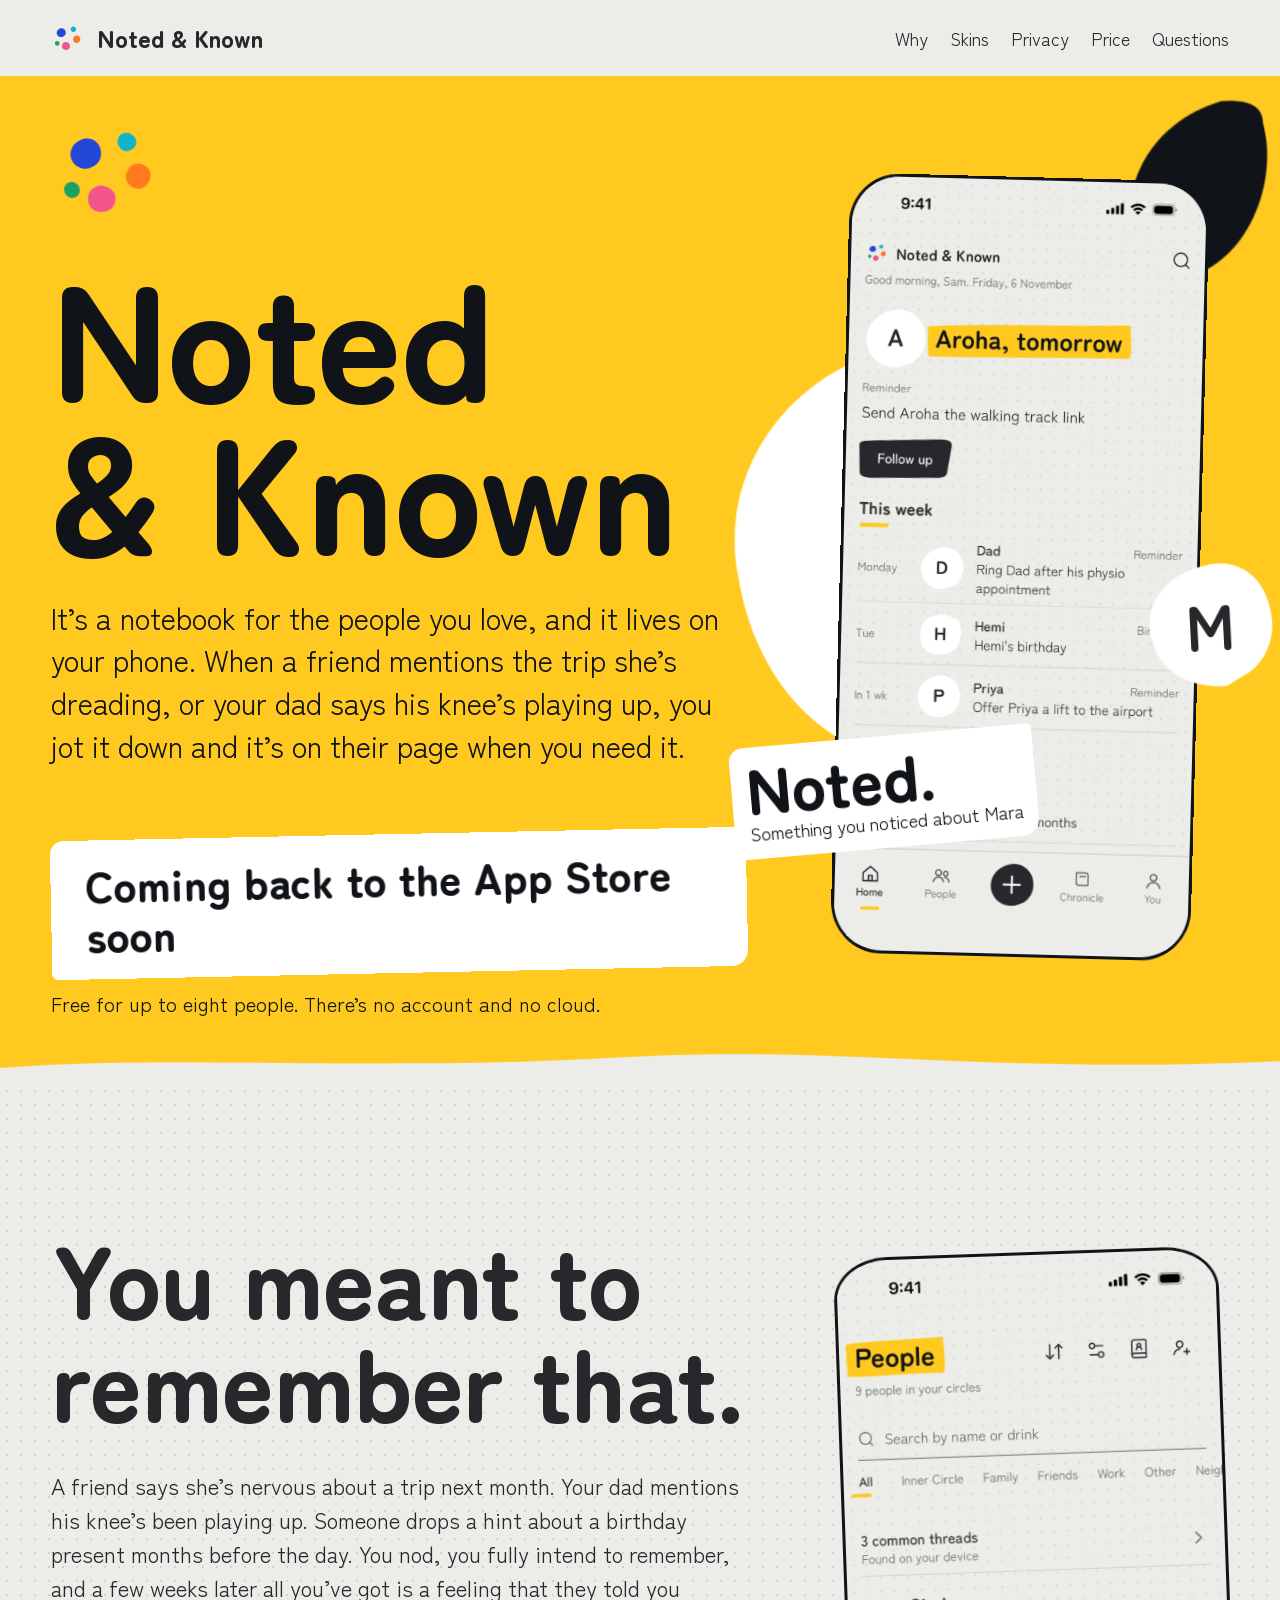
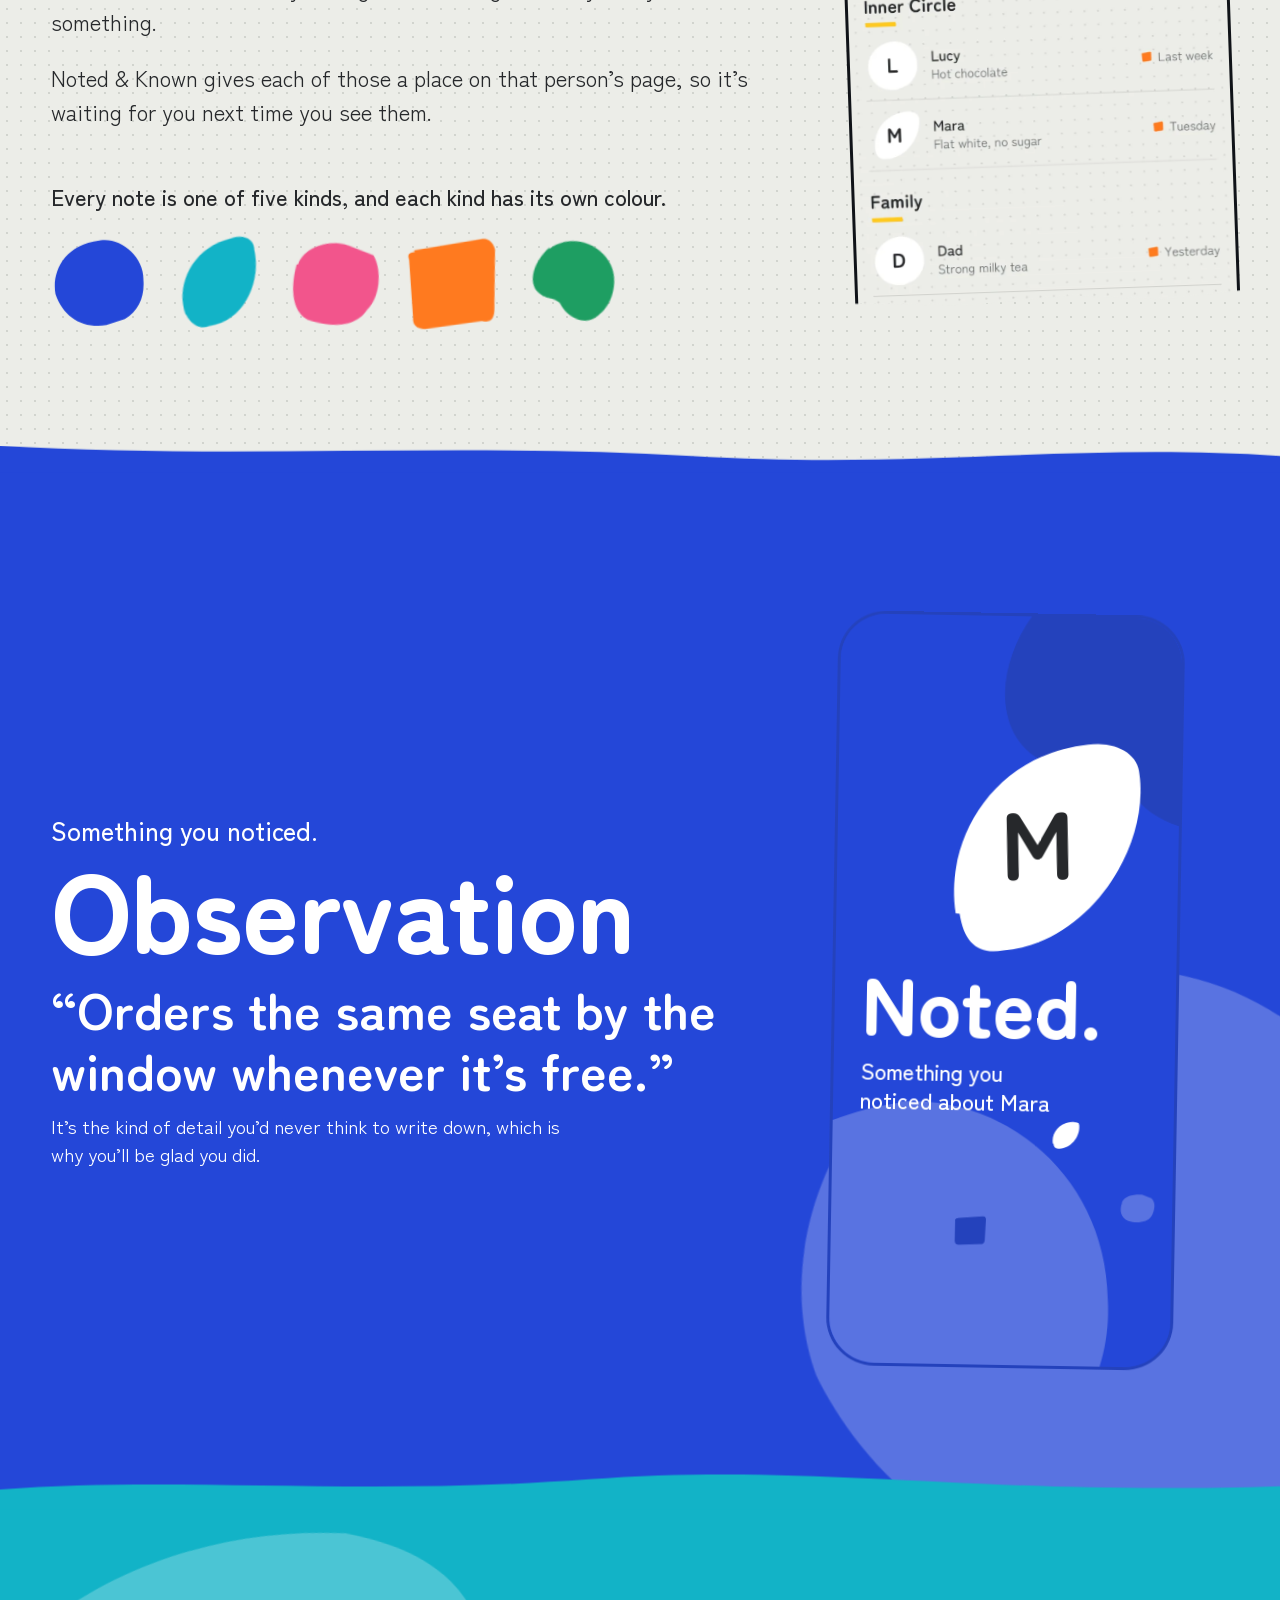
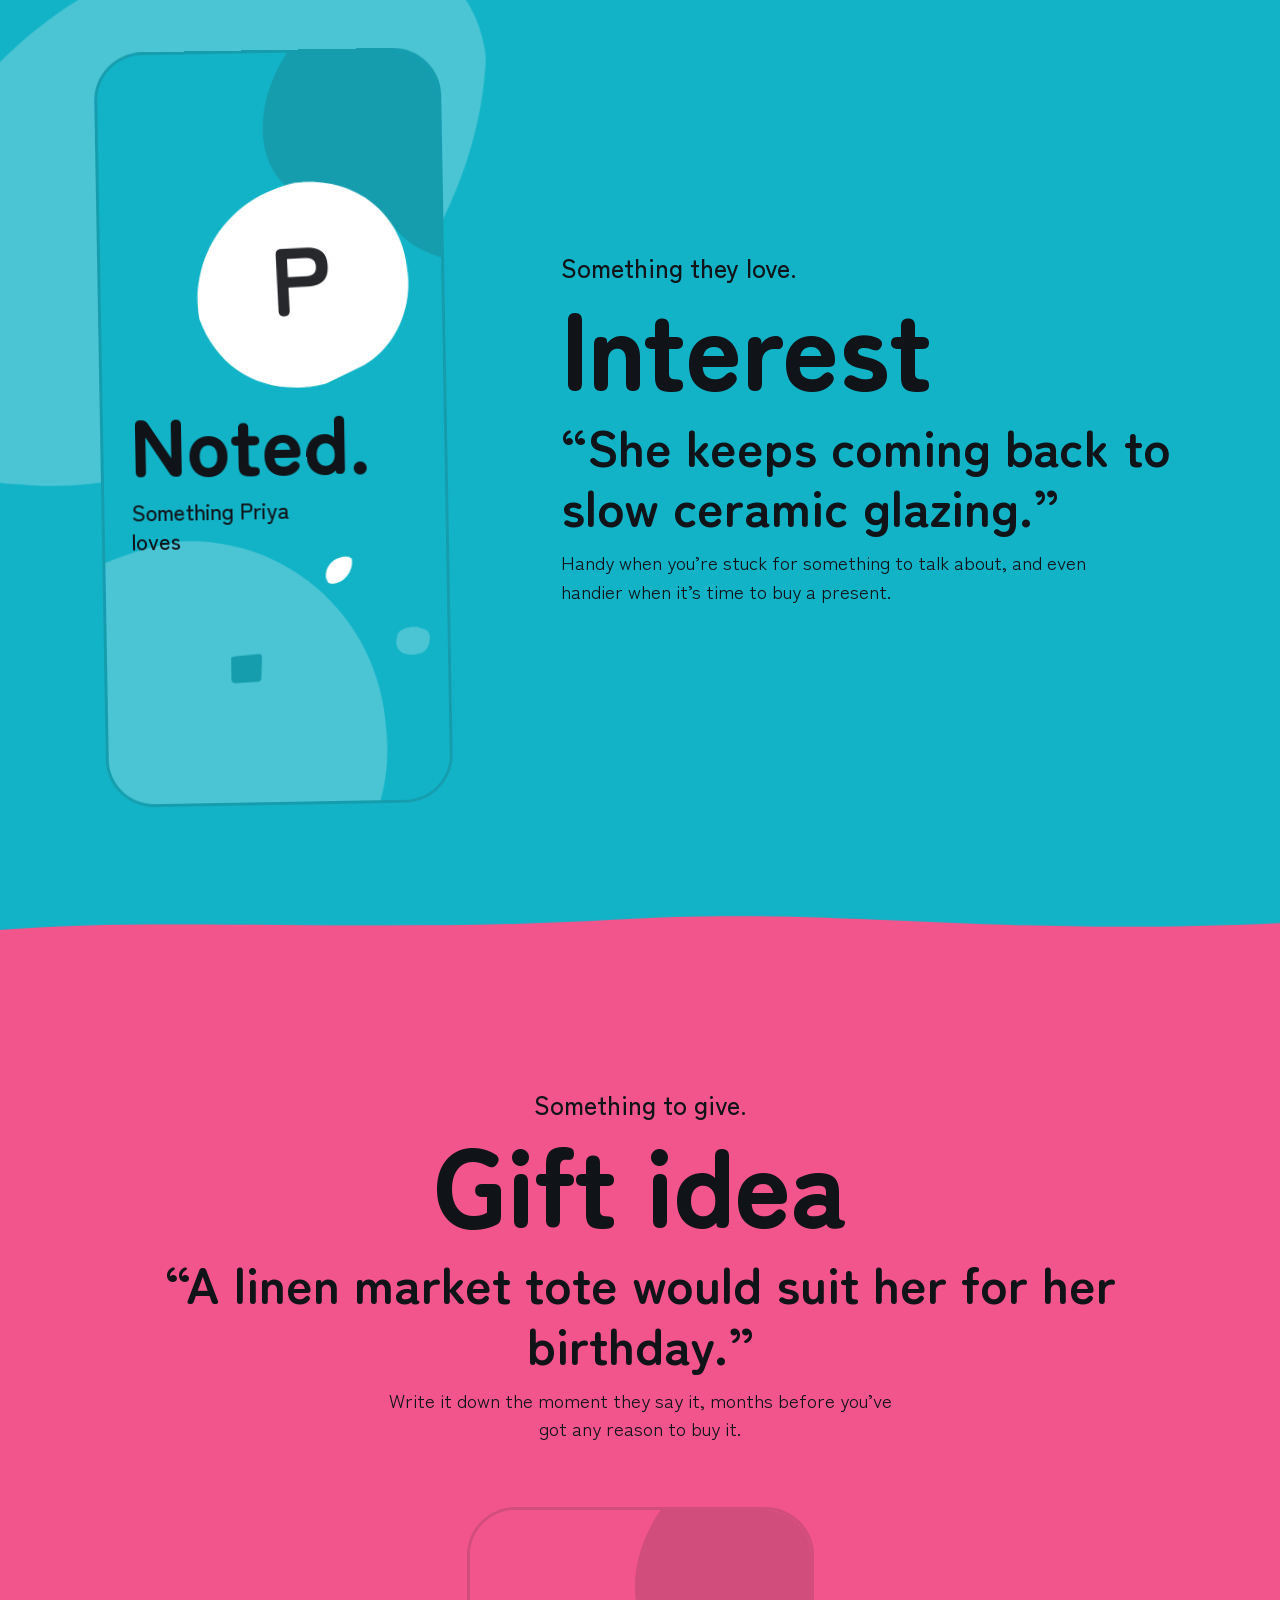
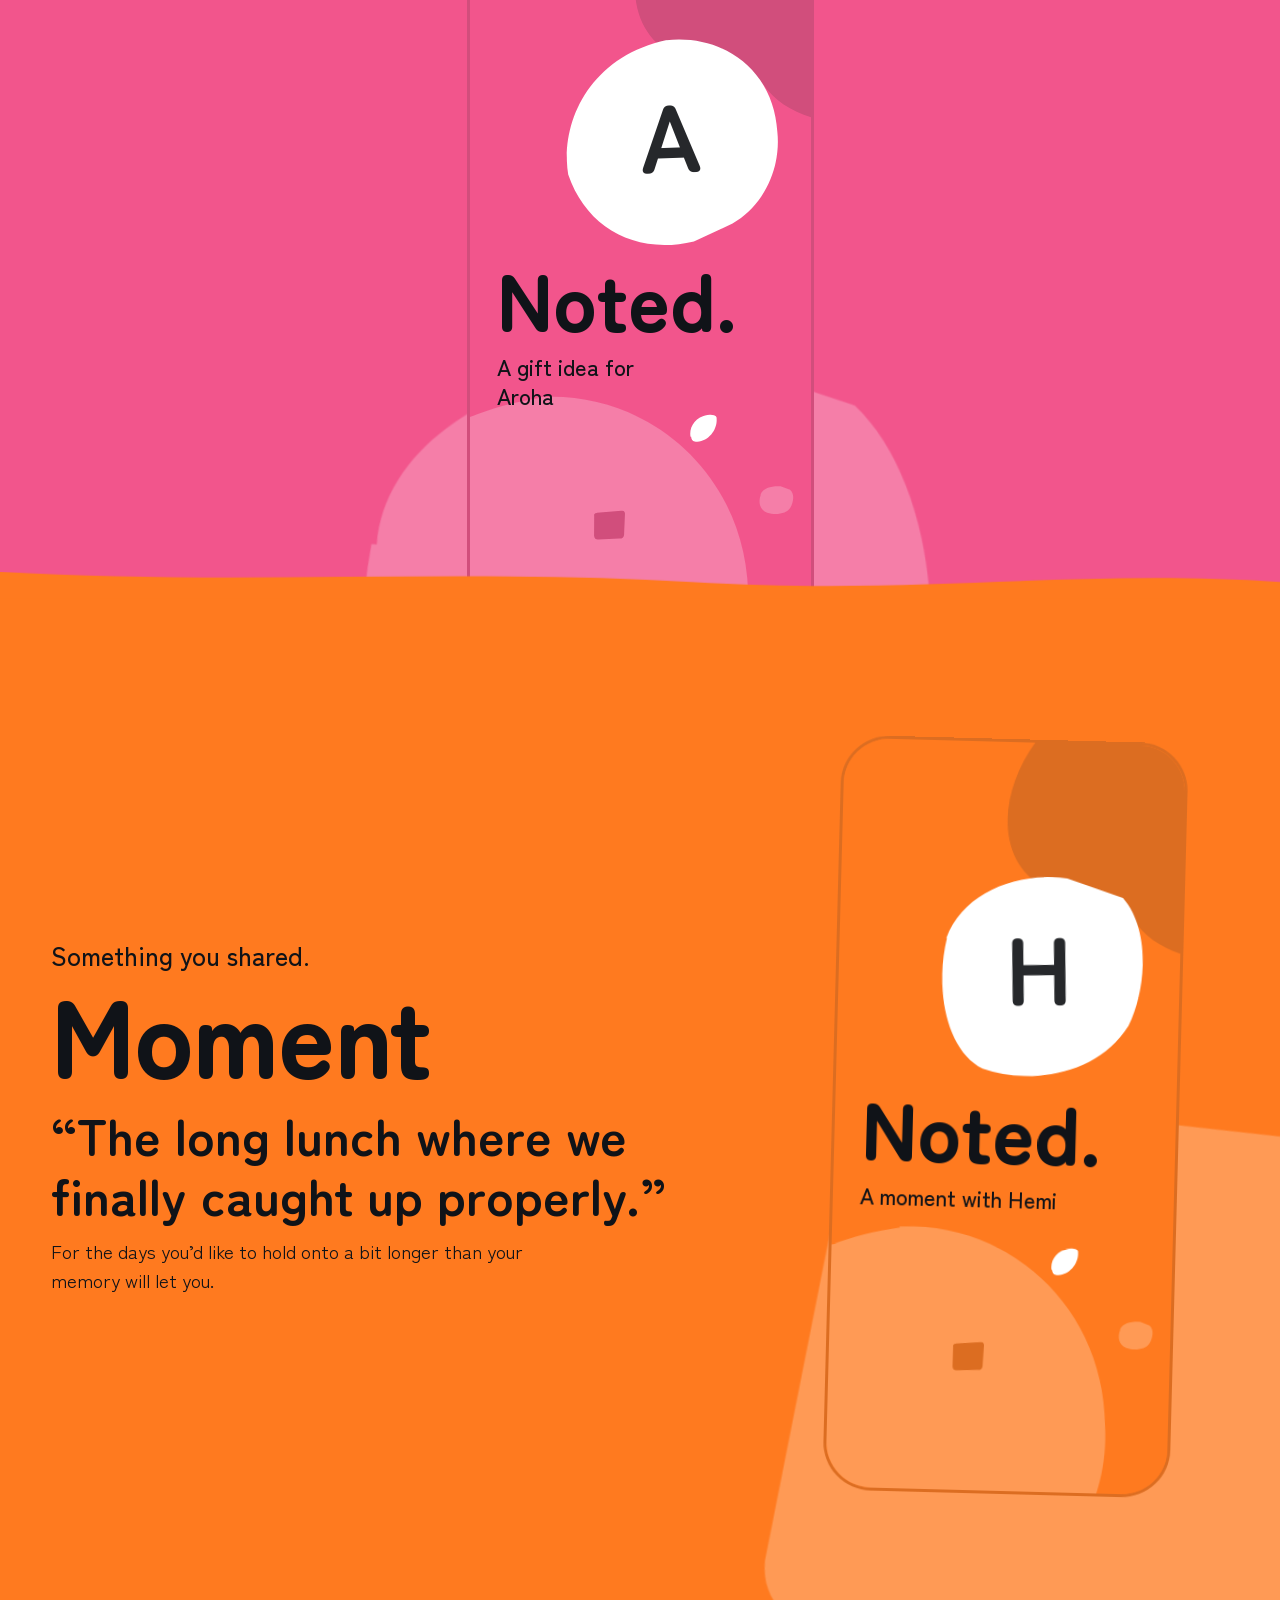
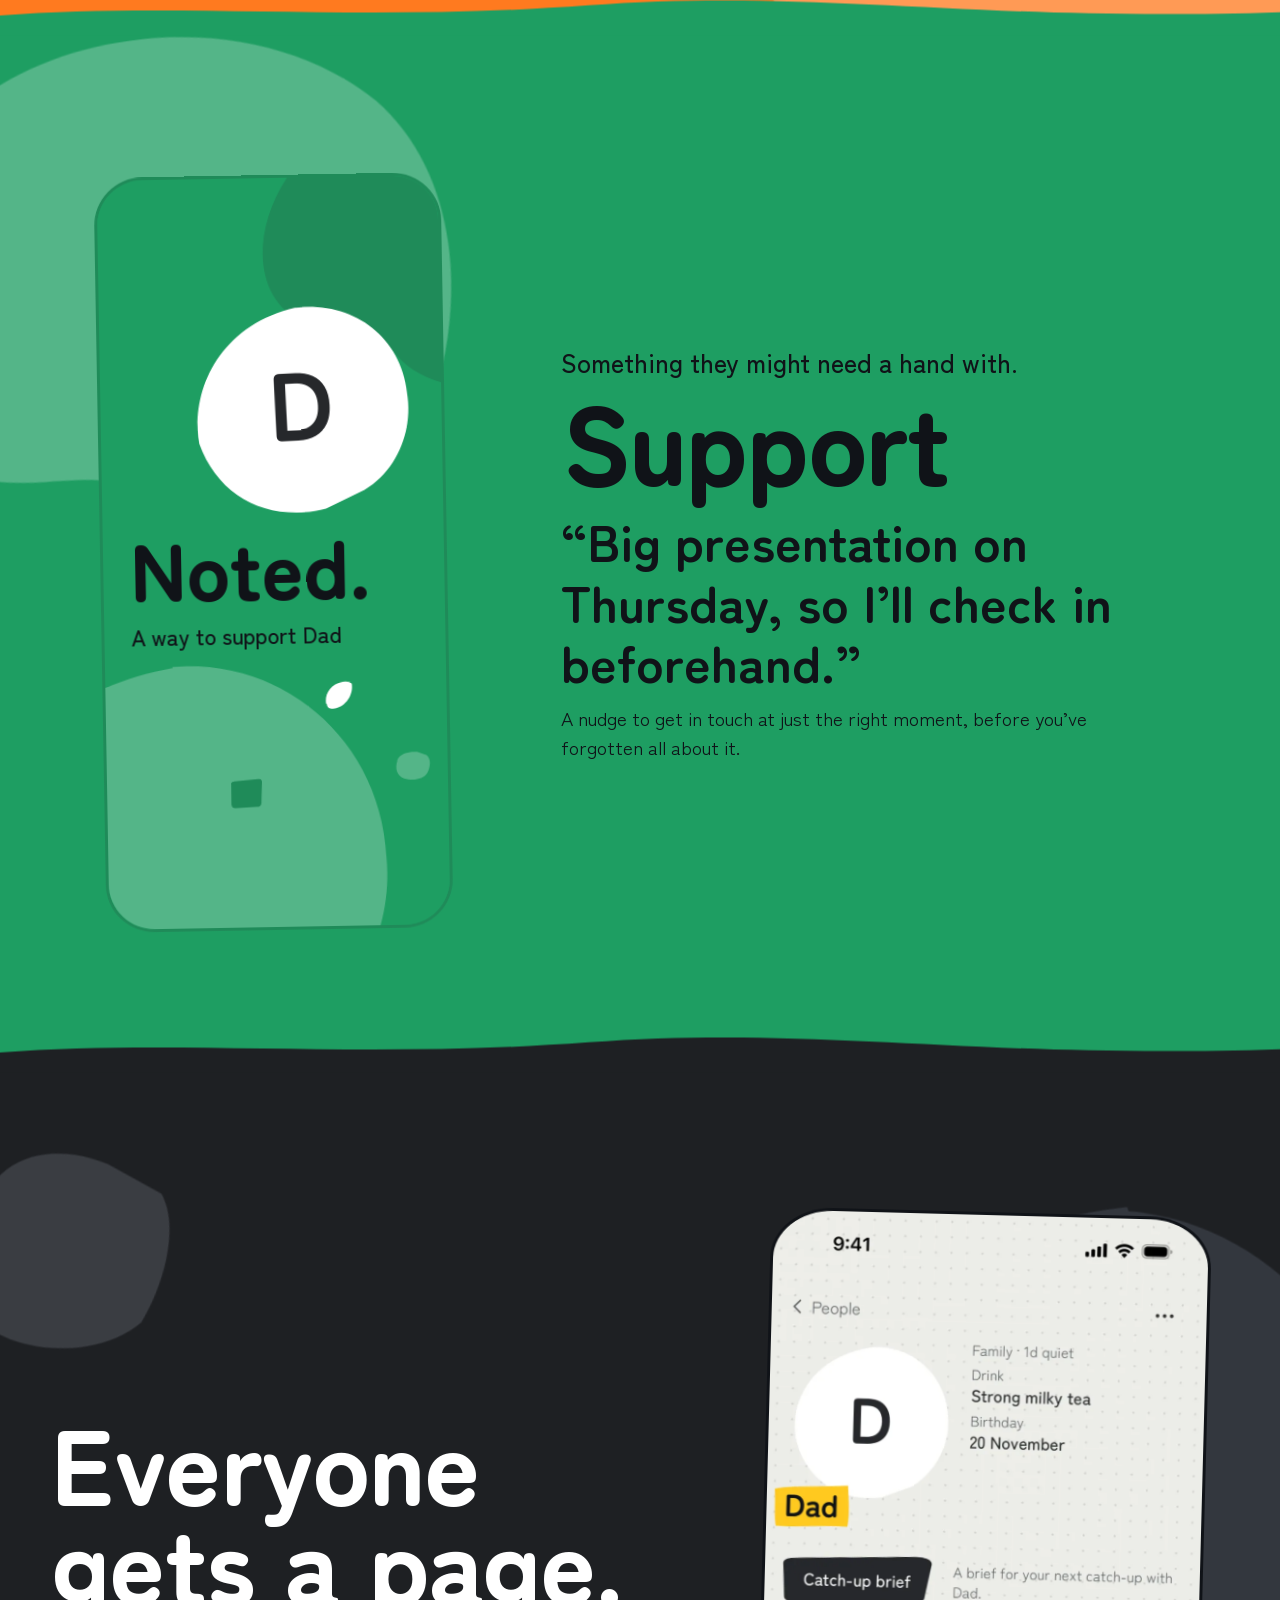
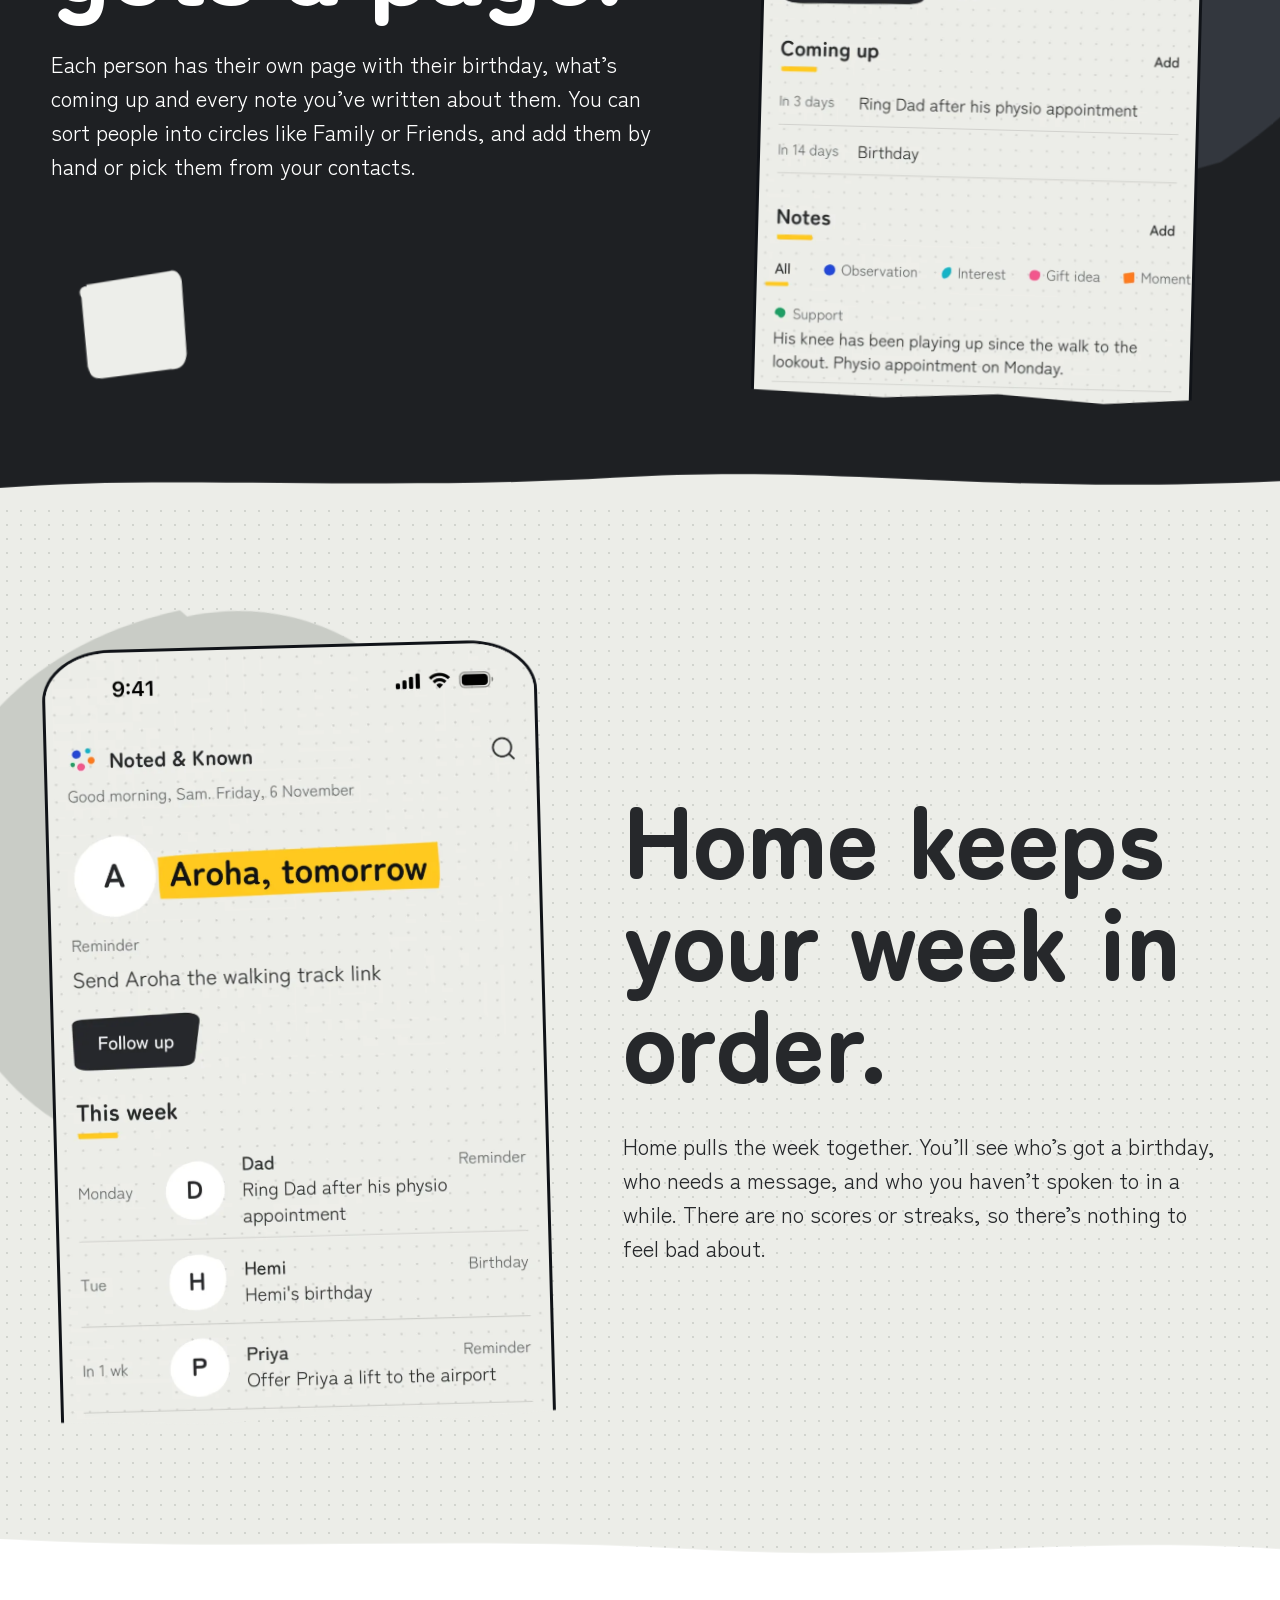
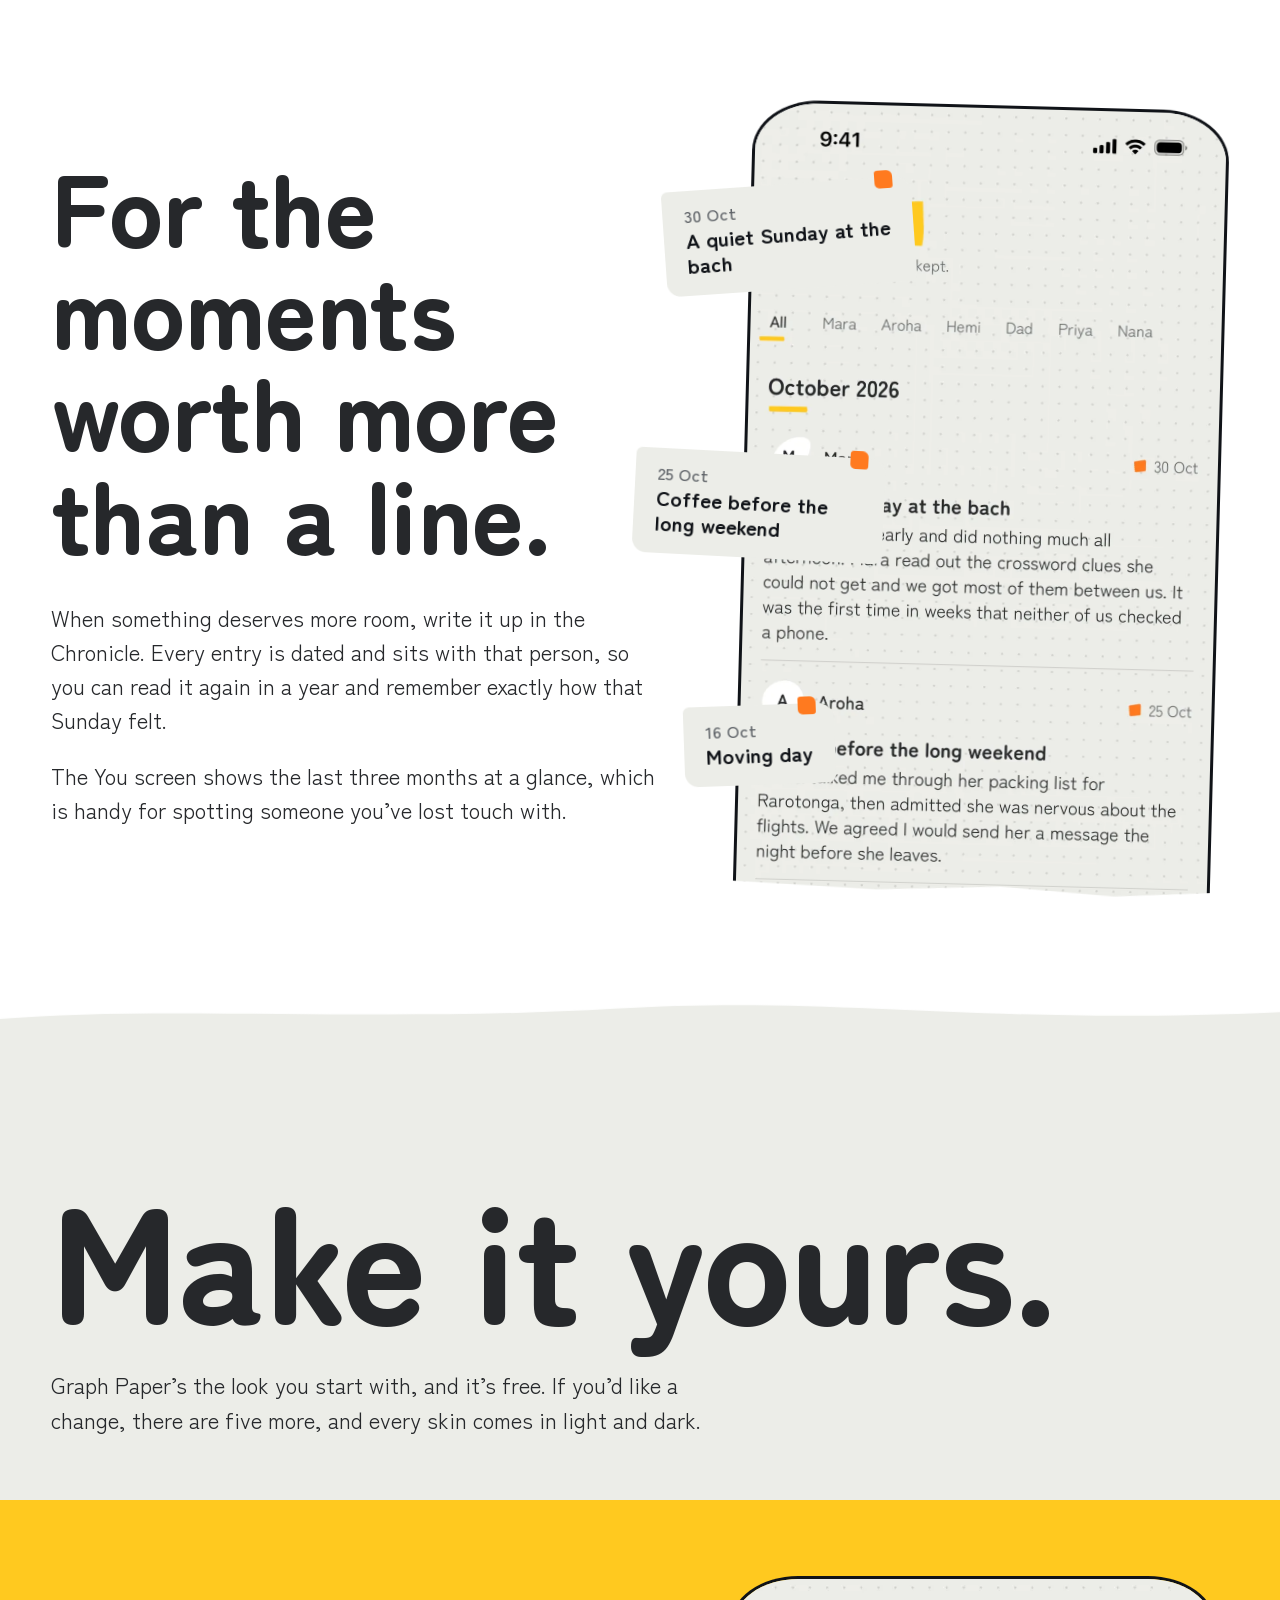
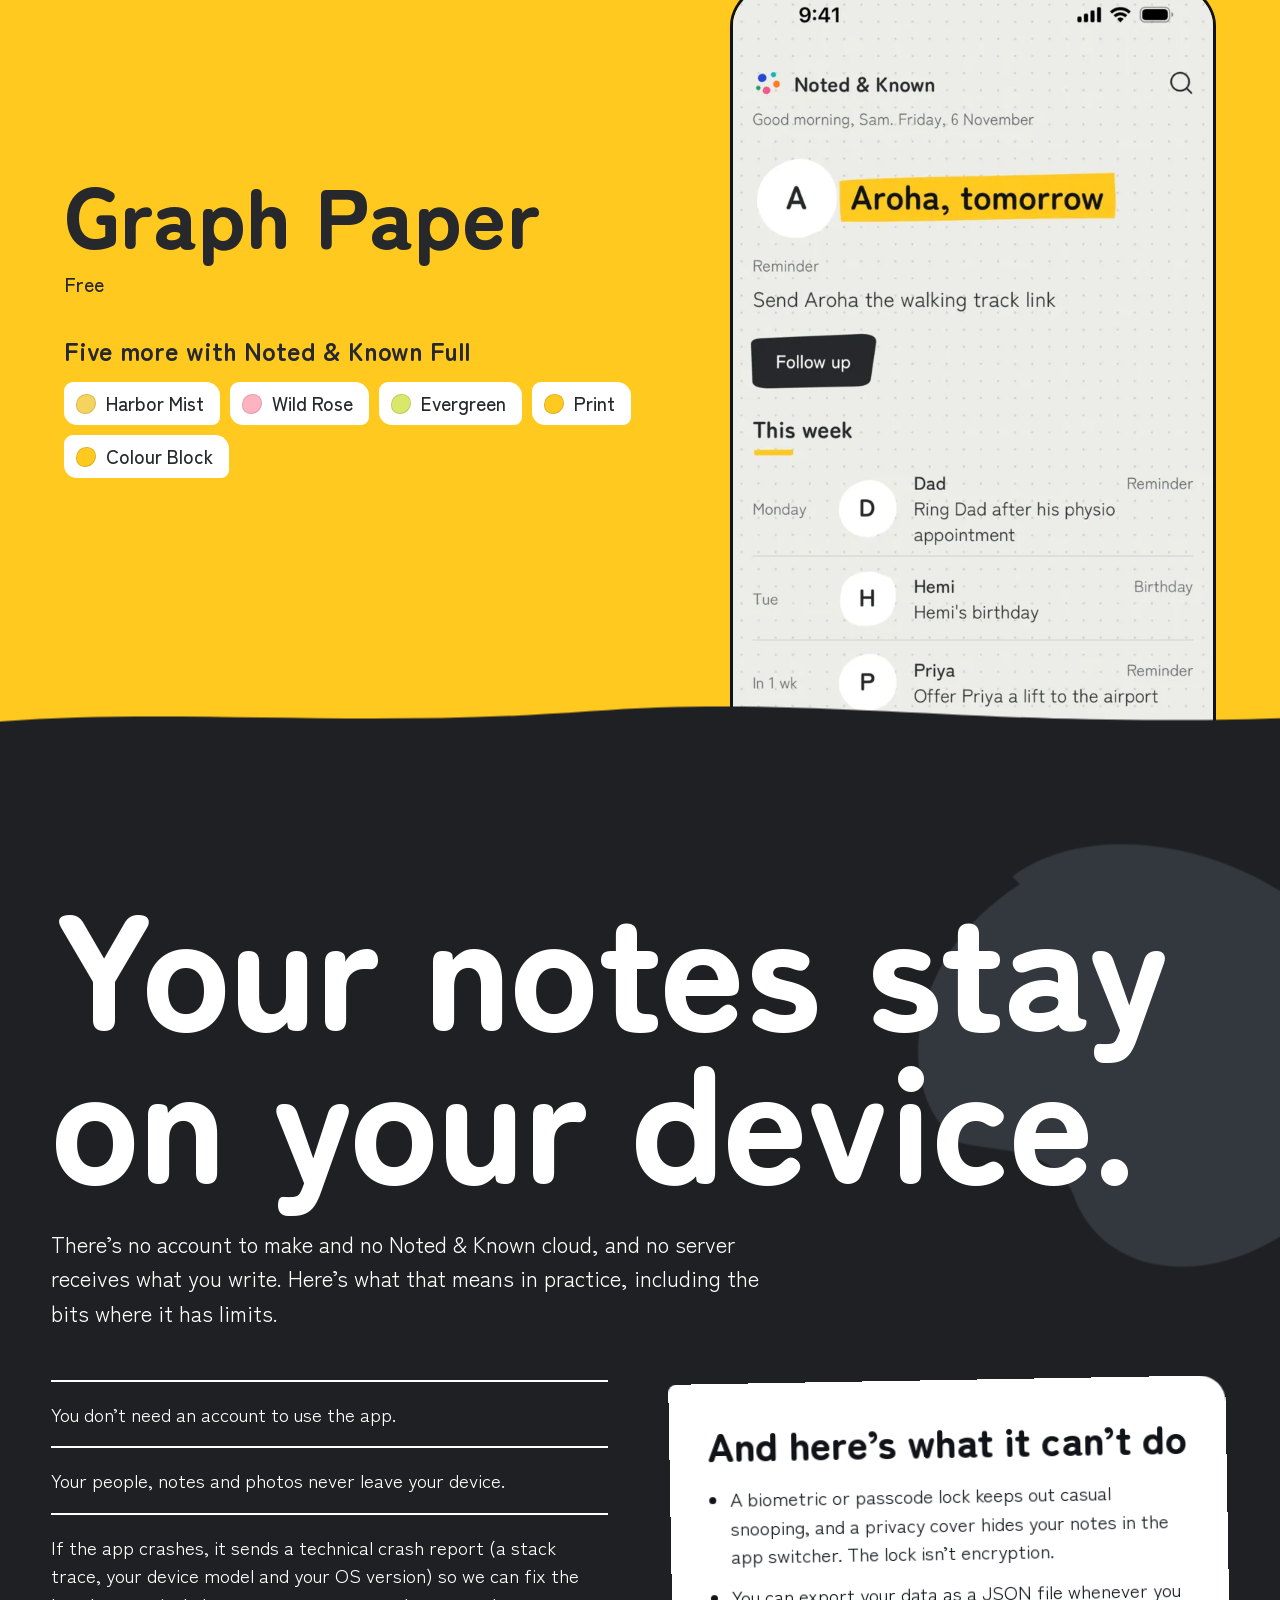
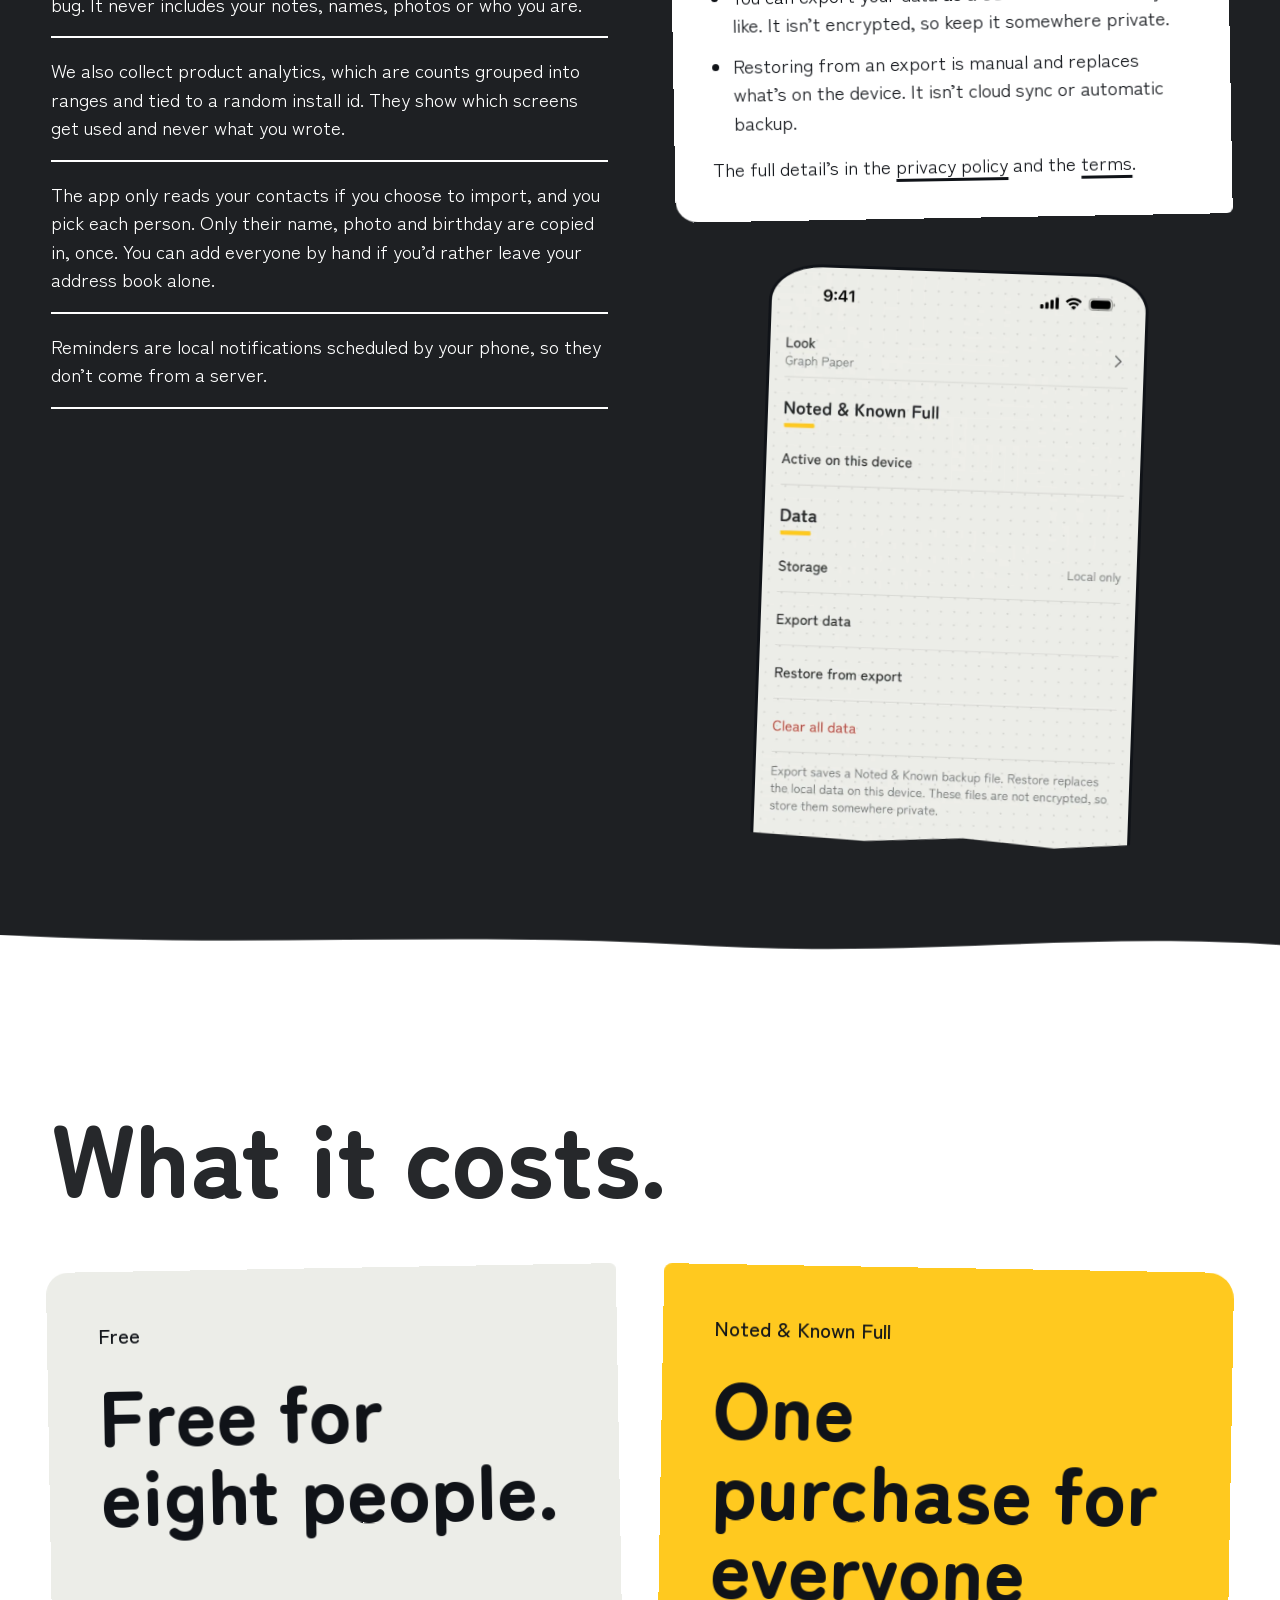
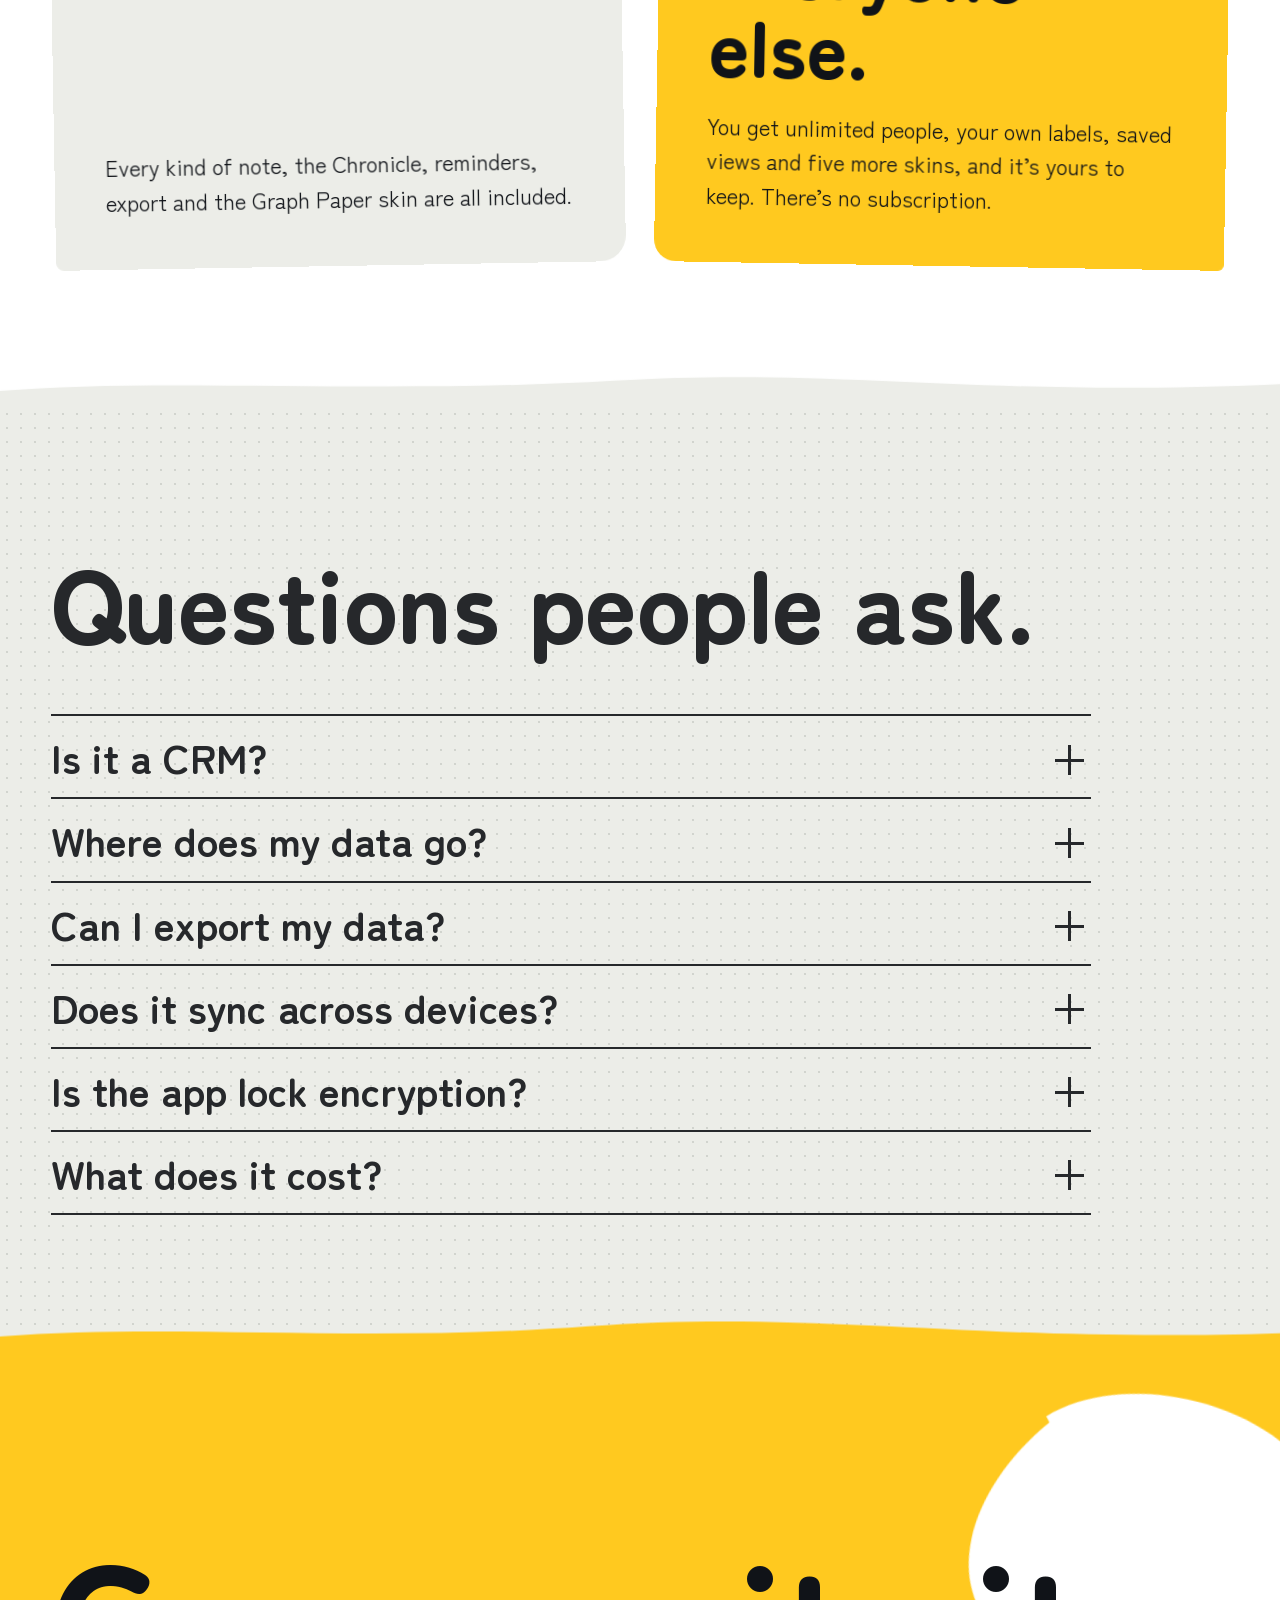
==== commit db6bc836: "Show the main look instead of a screen for each skin Co-Authored-By: Claude Opus 5.5 <noreply@anthro" ====
--- a/index.html
+++ b/index.html
@@ -213,16 +213,24 @@
     <svg class="edge" viewBox="0 0 100 12" preserveAspectRatio="none" aria-hidden="true"><path class="e1" d="M0 12 V6 C10 2 24 9 40 5 S70 9 100 3 V12 Z"/><path class="e2" d="M0 12 V4 C14 9 28 2 46 6 S78 2 100 7 V12 Z"/><path class="e3" d="M0 12 V7 C12 3 30 8 48 4 S76 9 100 5 V12 Z"/></svg>
     <div class="in skins-head">
       <h2 class="d1 hd" id="skins-t" data-chunks>Make it yours.</h2>
-      <p class="big skins-p">Graph Paper’s free. Noted &amp; Known Full adds Harbor Mist, Wild Rose, Evergreen, Print and Colour Block, and every skin has a light and a dark version.</p>
-    </div>
-    <ul class="tiles">
-      <li class="tile cut" style="--hi:#FFC91F"><p class="tn"><b>Graph Paper</b><span>Free</span></p><figure class="phone crop tp" style="--crop:.725;"><img src="assets/screens/skin-graph-paper.webp" width="640" height="1387" loading="lazy" decoding="async" alt="Home in the Graph Paper skin: dotted paper with a yellow highlight."></figure></li>
-      <li class="tile cut" style="--hi:#FFB3C1"><p class="tn"><b>Wild Rose</b><span>Full</span></p><figure class="phone crop tp" style="--crop:.725;"><img src="assets/screens/skin-wild-rose.webp" width="640" height="1387" loading="lazy" decoding="async" alt="Home in the Wild Rose skin: soft rose paper with a pink highlight."></figure></li>
-      <li class="tile cut" style="--hi:#F4D35E"><p class="tn"><b>Harbor Mist</b><span>Full</span></p><figure class="phone crop tp" style="--crop:.725;"><img src="assets/screens/skin-harbor-mist.webp" width="640" height="1387" loading="lazy" decoding="async" alt="Home in the Harbor Mist skin: cool, misty paper."></figure></li>
-      <li class="tile cut" style="--hi:#FFC91F"><p class="tn"><b>Print</b><span>Full</span></p><figure class="phone crop tp" style="--crop:.725;"><img src="assets/screens/skin-print.webp" width="640" height="1387" loading="lazy" decoding="async" alt="Home in the Print skin: white paper with heavier headings."></figure></li>
-      <li class="tile cut" style="--hi:#D9E86A"><p class="tn"><b>Evergreen</b><span>Full</span></p><figure class="phone crop tp" style="--crop:.725;"><img src="assets/screens/skin-evergreen.webp" width="640" height="1387" loading="lazy" decoding="async" alt="Home in the Evergreen skin: graph paper in leafy greens."></figure></li>
-      <li class="tile cut" style="--hi:#FFC91F"><p class="tn"><b>Colour Block</b><span>Full</span></p><figure class="phone crop tp" style="--crop:.725;"><img src="assets/screens/skin-colour-block.webp" width="640" height="1387" loading="lazy" decoding="async" alt="Home in the Colour Block skin: headings on a full-width band of colour."></figure></li>
-    </ul>
+      <p class="big skins-p">Graph Paper’s the look you start with, and it’s free. If you’d like a change, there are five more, and every skin comes in light and dark.</p>
+    </div>
+    <div class="tiles">
+      <div class="tile cut" style="--hi:#FFC91F">
+        <div class="tile-copy">
+          <p class="tn"><b>Graph Paper</b><span>Free</span></p>
+          <h3 class="more-h">Five more with Noted &amp; Known Full</h3>
+          <ul class="chips">
+            <li style="--s:#F4D35E;--i:0"><i></i>Harbor Mist</li>
+            <li style="--s:#FFB3C1;--i:1"><i></i>Wild Rose</li>
+            <li style="--s:#D9E86A;--i:2"><i></i>Evergreen</li>
+            <li style="--s:#FFC91F;--i:3"><i></i>Print</li>
+            <li style="--s:#FFC91F;--i:4"><i></i>Colour Block</li>
+          </ul>
+        </div>
+        <figure class="phone crop tp" style="--crop:.725;"><img src="assets/screens/skin-graph-paper.webp" width="640" height="1387" loading="lazy" decoding="async" alt="Home in the Graph Paper skin: dotted paper with a yellow highlight."></figure>
+      </div>
+    </div>
   </section>
 
   <!-- 12. Privacy -->
--- a/styles.css
+++ b/styles.css
@@ -237,13 +237,26 @@
 .skins { padding-top: clamp(90px, 11vw, 170px); padding-bottom: 0; }
 .skins-p { max-width: 32em; margin-bottom: clamp(32px, 5vw, 64px); }
 .tiles { list-style: none; margin: 0; padding: 0; display: grid; grid-template-columns: 1fr; position: relative; z-index: 2; }
-@media (min-width: 760px) { .tiles { grid-template-columns: 1fr 1fr; } }
 .tile { background: var(--hi); color: #26282B; overflow: hidden; display: flex; flex-direction: column; align-items: center; padding: clamp(40px, 5vw, 88px) 16px 0; }
 .tn { order: -1; margin: 0 0 clamp(24px, 3vw, 48px); text-align: center; }
 .tn b { display: block; font: 900 clamp(44px, 6.6vw, 108px)/1.2 var(--display); }
 .tn span { display: block; margin-top: 8px; font: 500 20px/1.2 var(--text); }
 .tile .phone { width: min(84vw, 380px); }
-@media (min-width: 760px) { .tile .phone { width: min(70%, 520px); } }
+.tile-copy { width: 100%; max-width: 620px; display: flex; flex-direction: column; align-items: center; margin-bottom: clamp(32px, 5vw, 56px); }
+.more-h { margin: 0 0 16px; font: 700 clamp(20px, 2vw, 26px)/1.25 var(--display); text-align: center; }
+.chips { list-style: none; margin: 0; padding: 0; display: flex; flex-wrap: wrap; gap: 10px; justify-content: center; }
+.chips li { display: inline-flex; align-items: center; gap: 10px; padding: 10px 16px 10px 12px; background: #FFFFFF; border-radius: 9px 14px 8px 13px; font: 500 clamp(17px, 1.5vw, 20px)/1.2 var(--text); }
+.chips i { width: 20px; height: 20px; background: var(--s); border-radius: 52% 44% 56% 42%; box-shadow: inset 0 0 0 1px rgba(38, 40, 43, 0.14); }
+@media (min-width: 900px) {
+  .tile { flex-direction: row; justify-content: center; align-items: flex-end; gap: clamp(40px, 6vw, 110px); padding: clamp(64px, 6vw, 110px) clamp(32px, 5vw, 80px) 0; }
+  .tile-copy { flex: 0 1 620px; align-items: flex-start; align-self: center; margin-bottom: clamp(64px, 6vw, 110px); }
+  .tile .tn { text-align: left; }
+  .more-h { text-align: left; }
+  .chips { justify-content: flex-start; }
+  .tile .phone { flex: 0 0 auto; width: min(38vw, 560px); }
+}
+.js .chips li { opacity: 0; }
+.js .tile.is-in .chips li { animation: pop 0.5s steps(1, end) calc(0.35s + var(--i) * 0.125s) both; }
 .js .tile.cut { opacity: 0; }
 .js .tile.cut.is-in { animation: slideup 0.5s steps(1, end) both; }
 @keyframes slideup { 0% { opacity: 0; transform: translateY(90px); } 25% { opacity: 1; transform: translateY(56px); } 50% { opacity: 1; transform: translateY(26px); } 75% { opacity: 1; transform: translateY(8px); } 100% { opacity: 1; transform: none; } }
@@ -321,12 +334,12 @@
 /* ---------- still frames: reduced motion, or #static in the address ---------- */
 @media (prefers-reduced-motion: reduce) {
   html { scroll-behavior: auto; }
-  .js .pop, .js .w, .js .mark path, .js .tile.cut, .js .tile .phone { opacity: 1 !important; animation: none !important; }
+  .js .pop, .js .w, .js .mark path, .js .tile.cut, .js .tile .phone, .js .chips li { opacity: 1 !important; animation: none !important; }
   .js .is-in .edge path, .js .edge path, .js .shape path { animation: none !important; }
   .faq details p { animation: none; }
   .js .shape .v1, .js .shape .v2, .js .edge .e1, .js .edge .e2 { opacity: 0 !important; }
   .js .shape .v3, .js .edge .e3 { opacity: 1 !important; }
 }
-html.static .pop, html.static .w, html.static .tile.cut, html.static .tile .phone { opacity: 1 !important; animation: none !important; }
+html.static .pop, html.static .w, html.static .tile.cut, html.static .tile .phone, html.static .chips li { opacity: 1 !important; animation: none !important; }
 html.static .shape .v1, html.static .shape .v2, html.static .edge .e1, html.static .edge .e2 { opacity: 0 !important; animation: none !important; }
 html.static .shape .v3, html.static .edge .e3 { opacity: 1 !important; animation: none !important; }
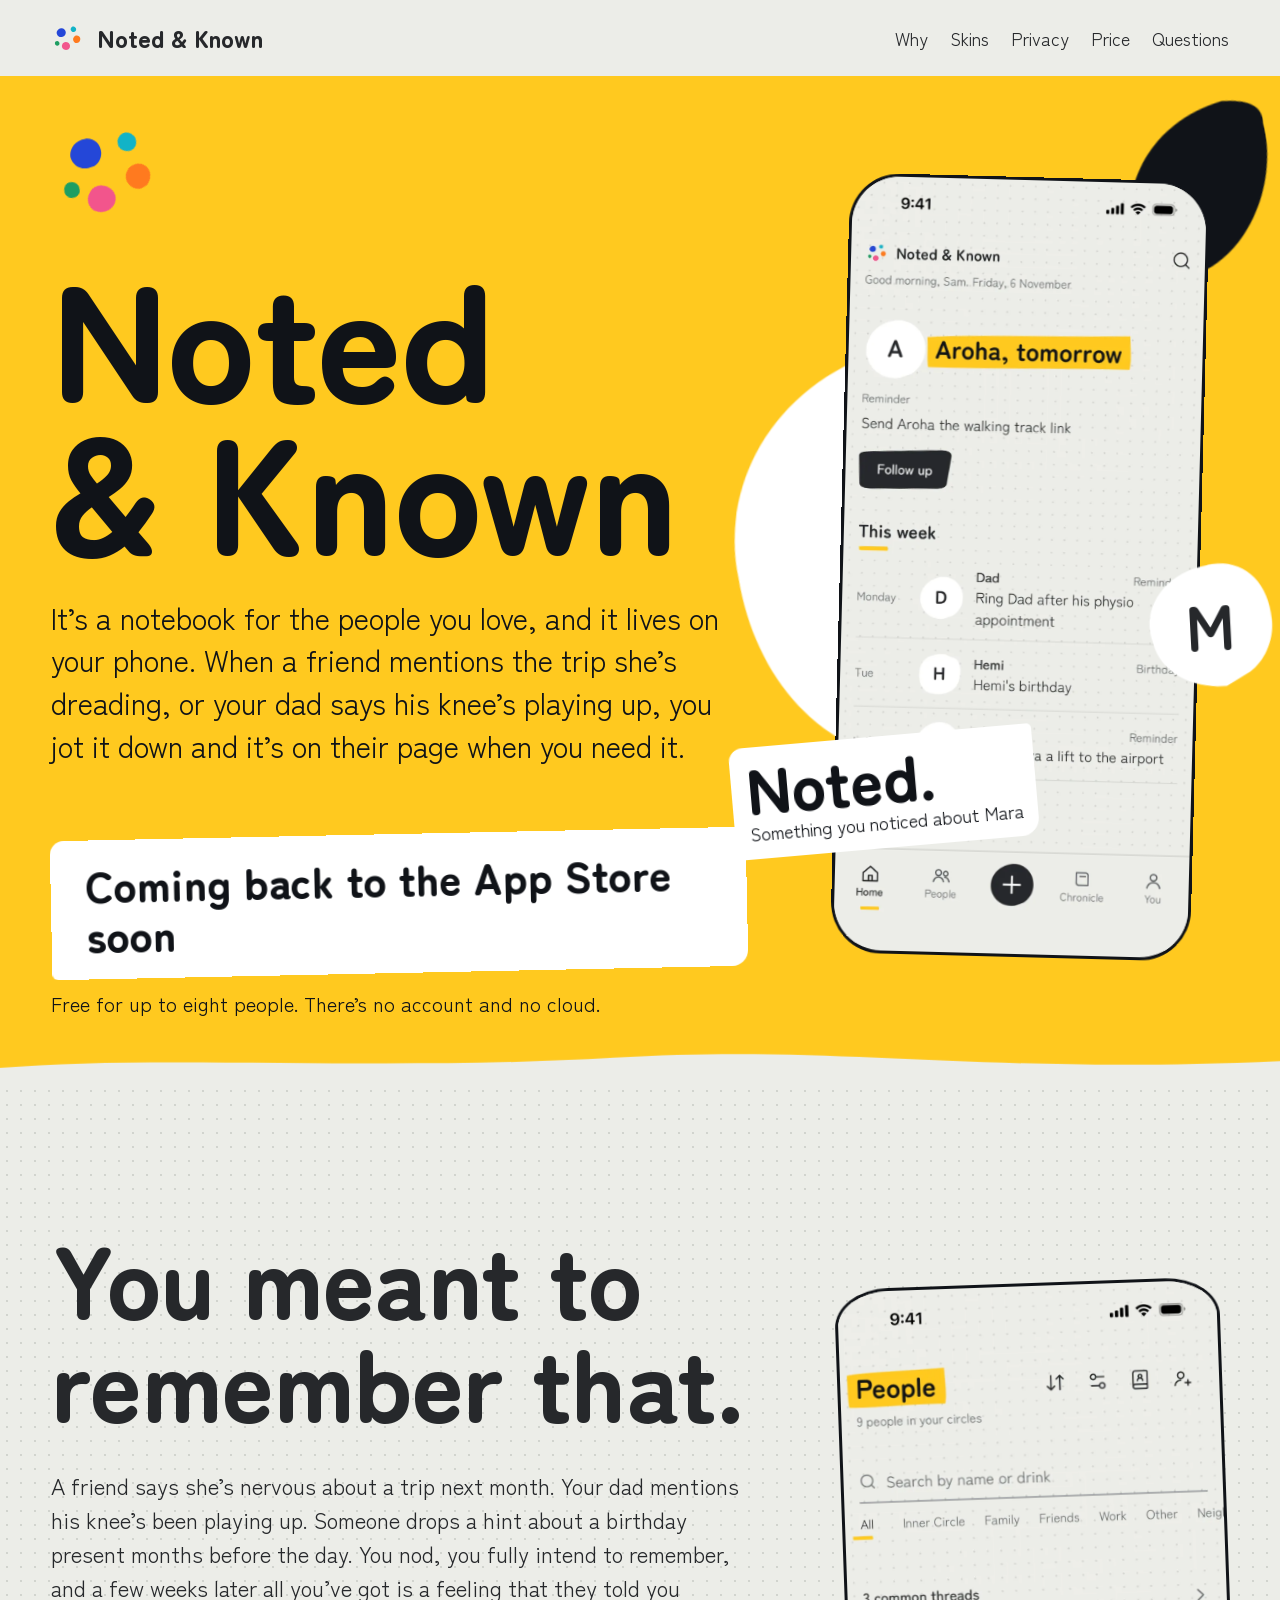
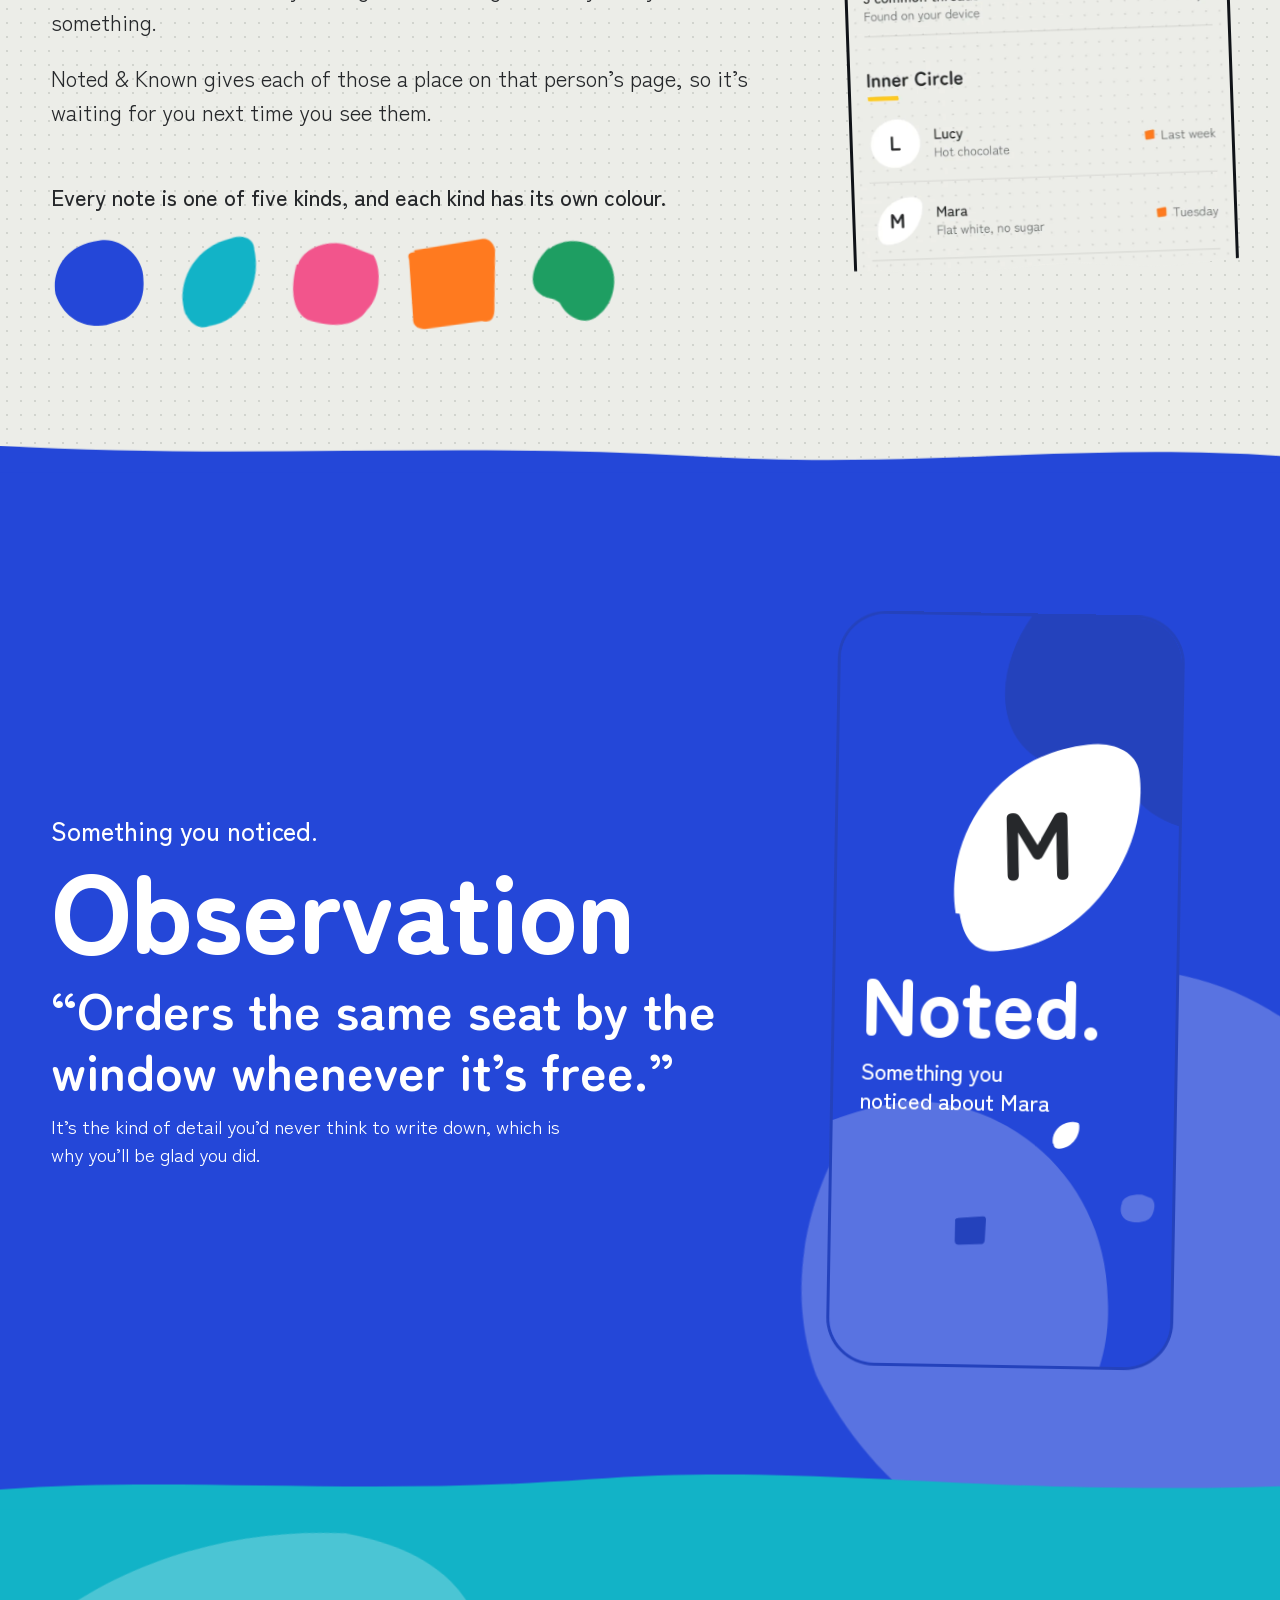
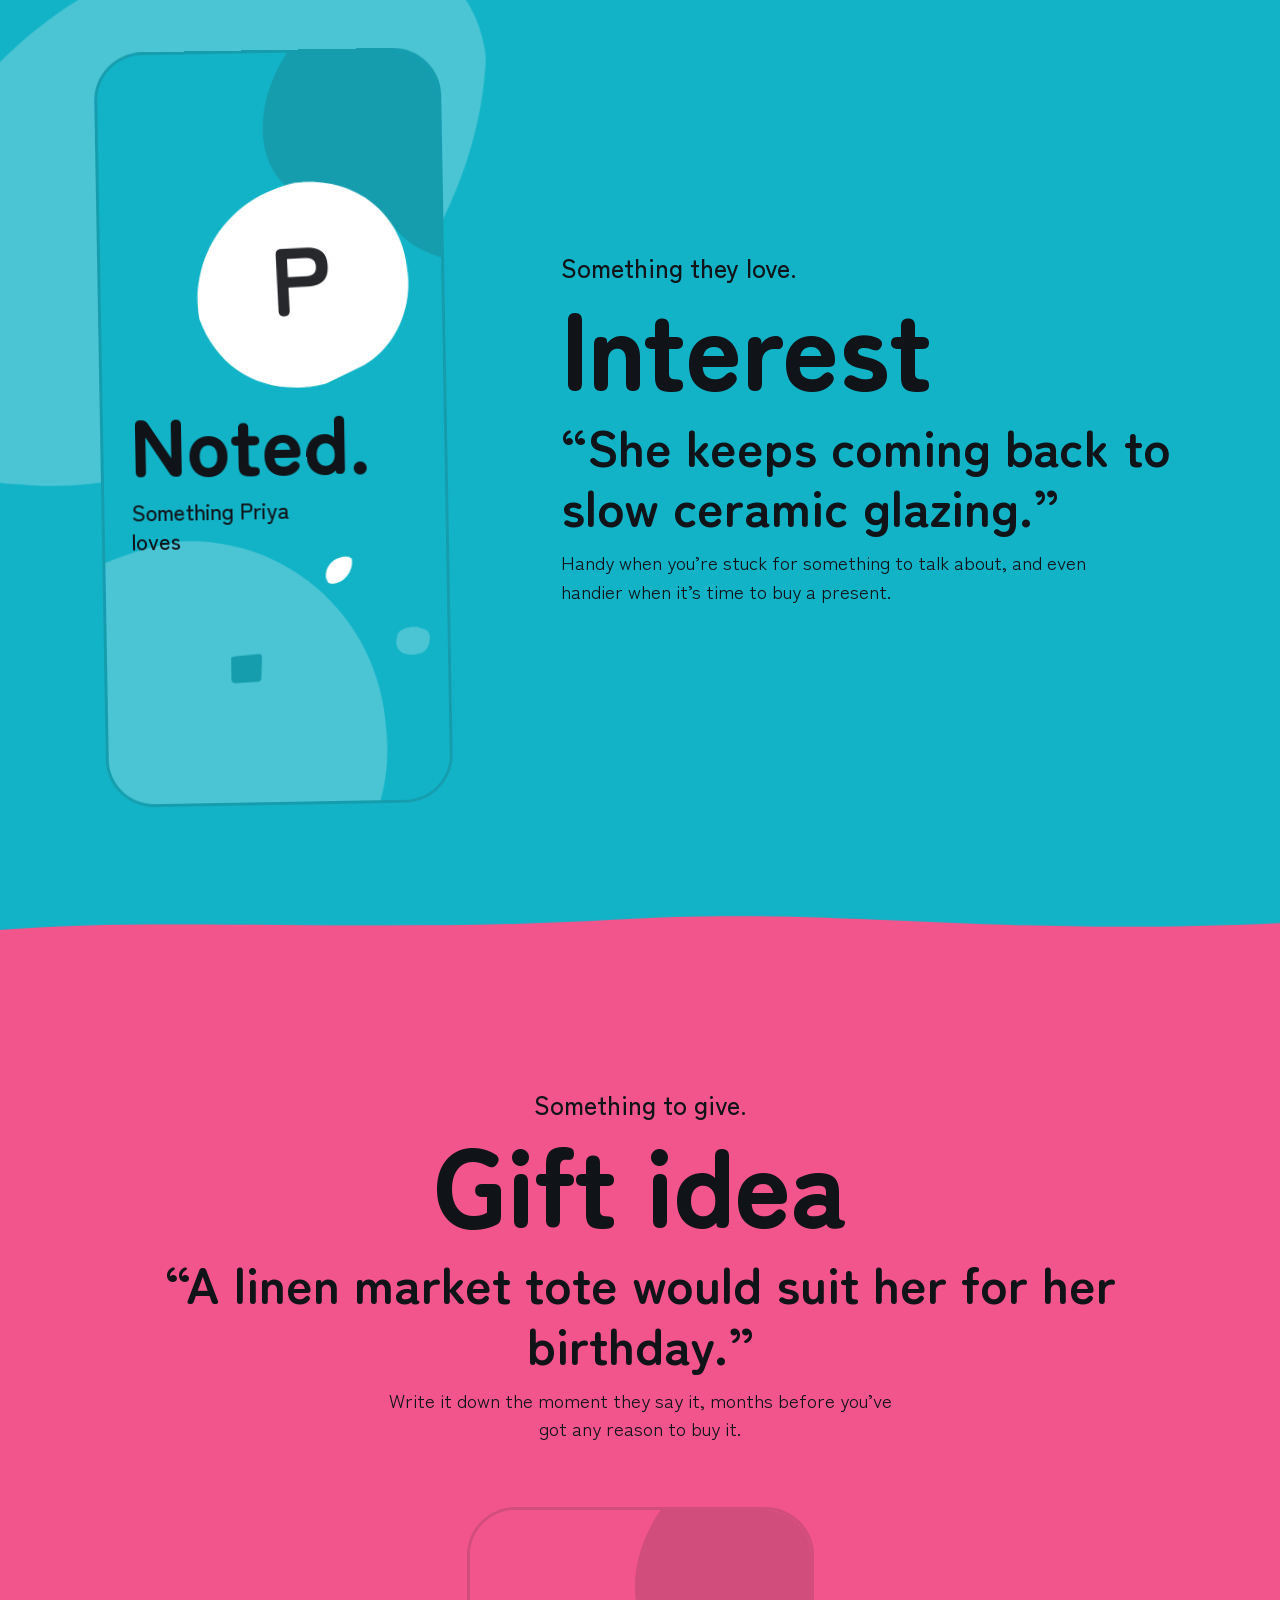
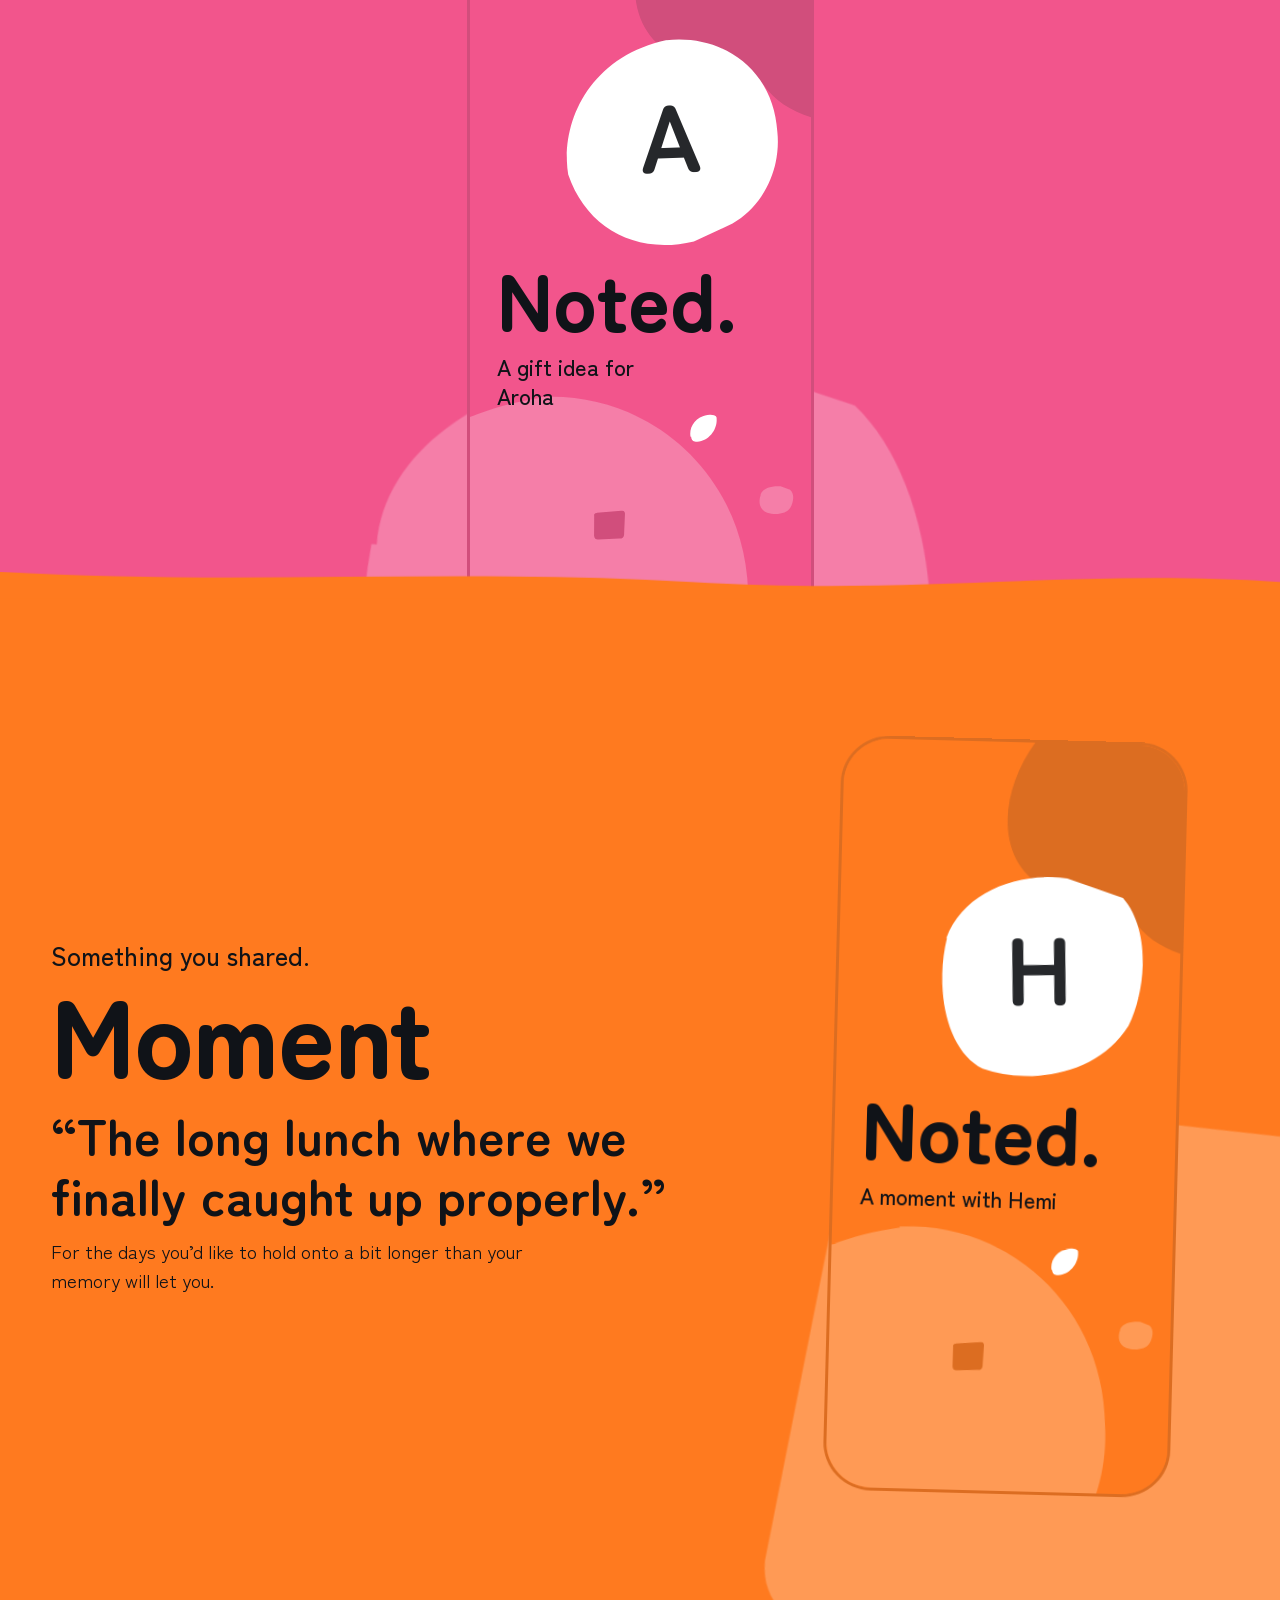
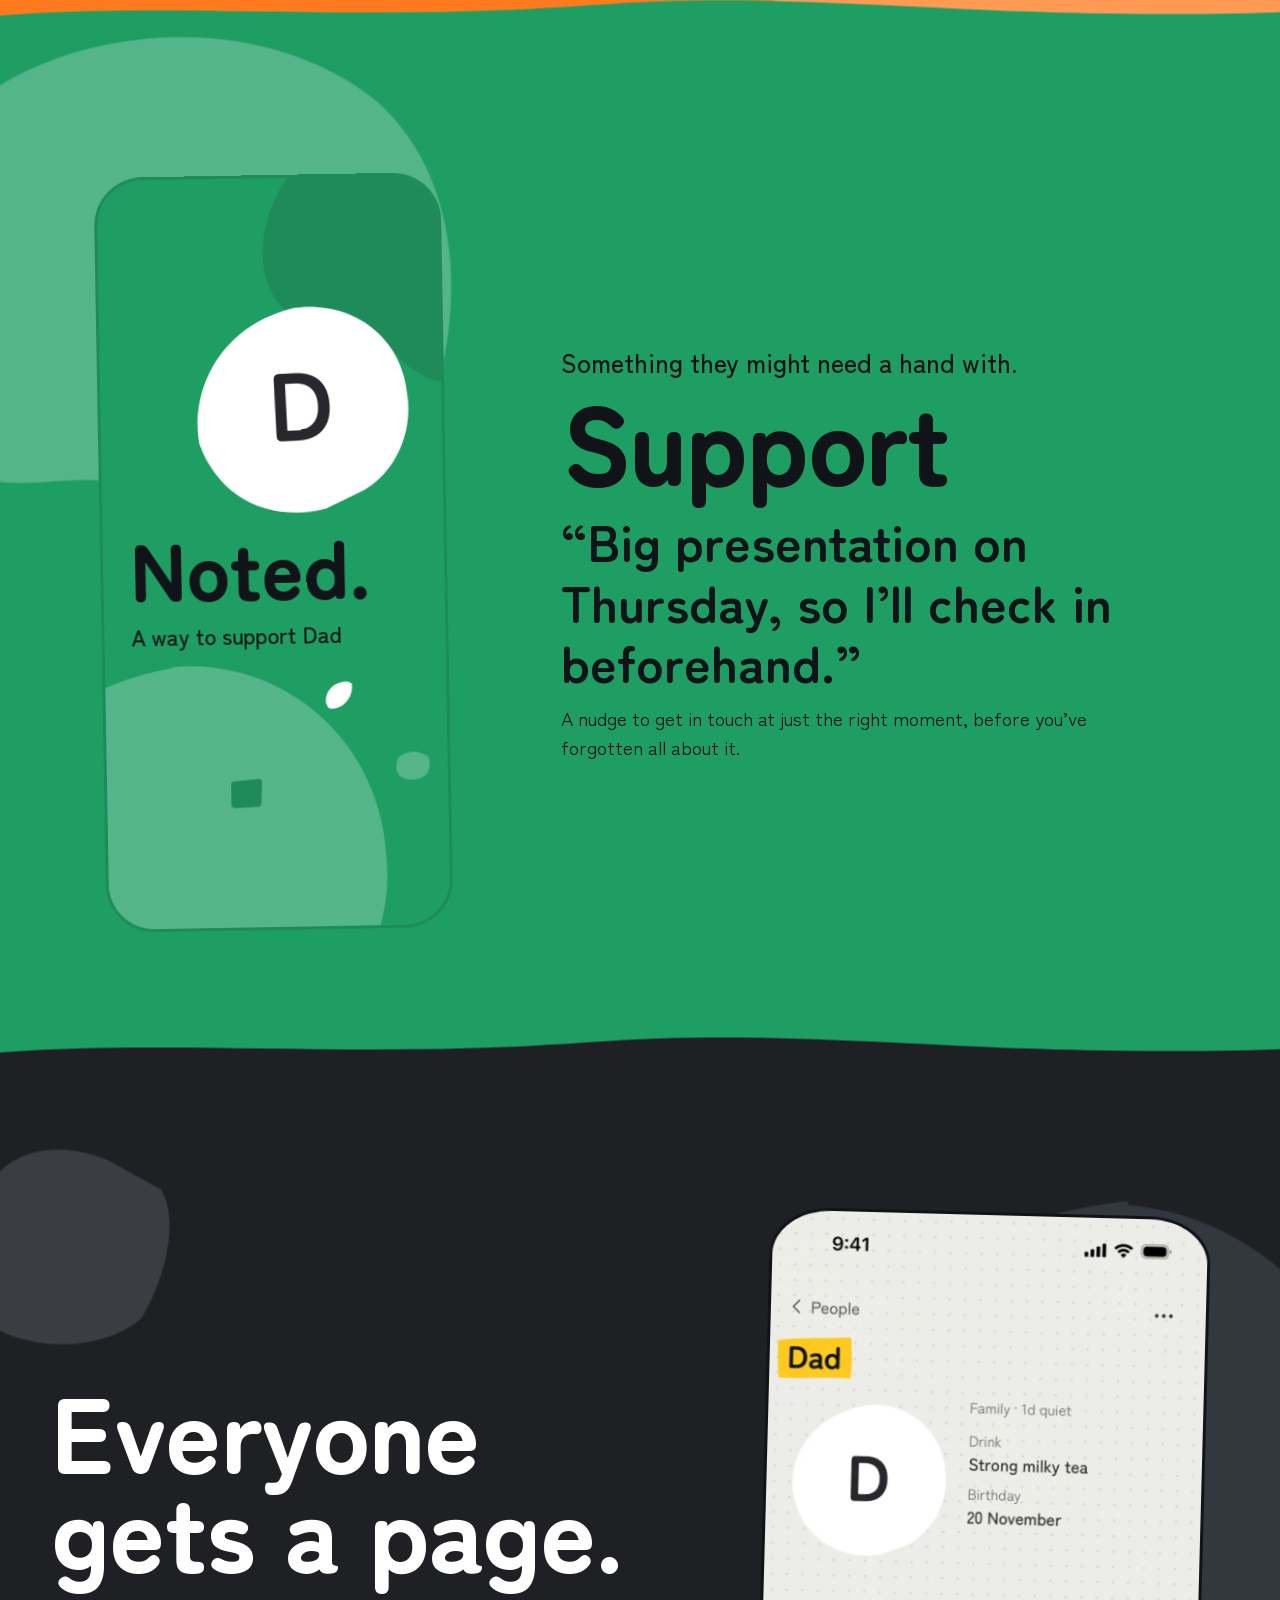
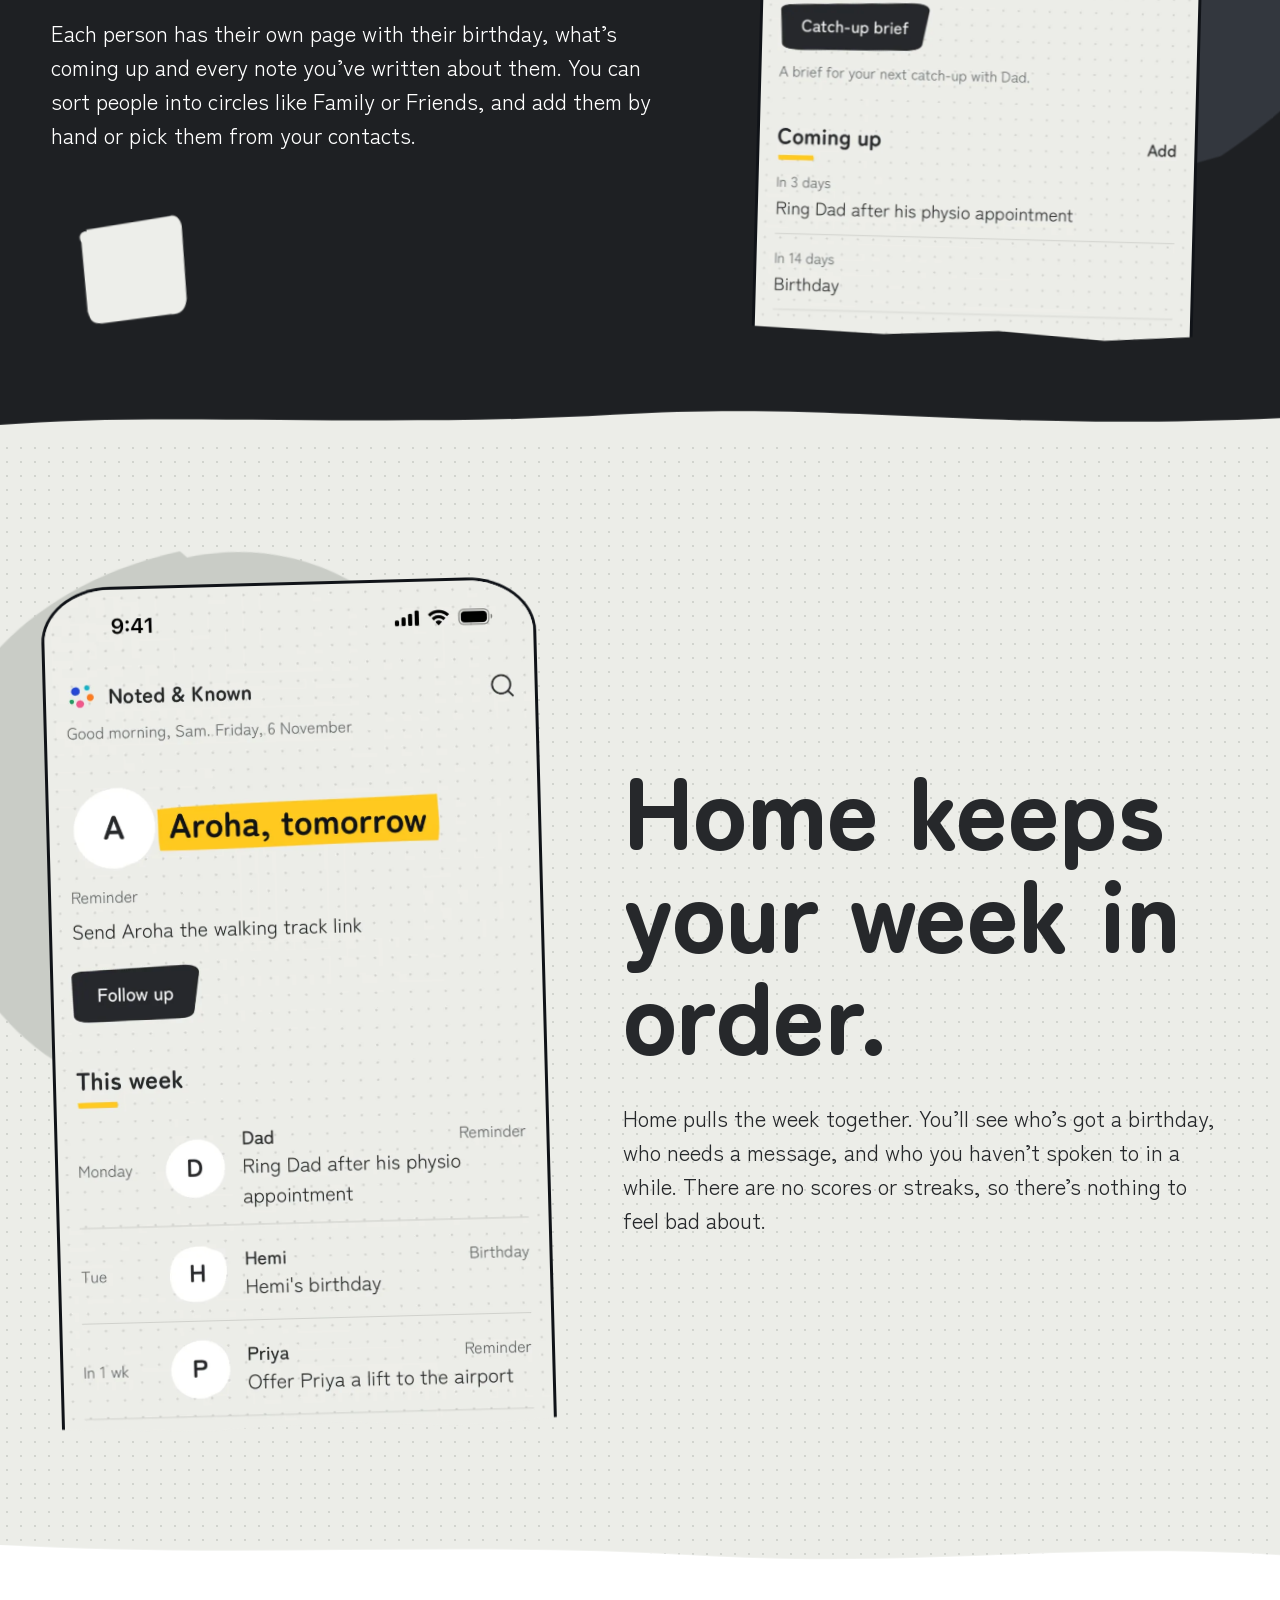
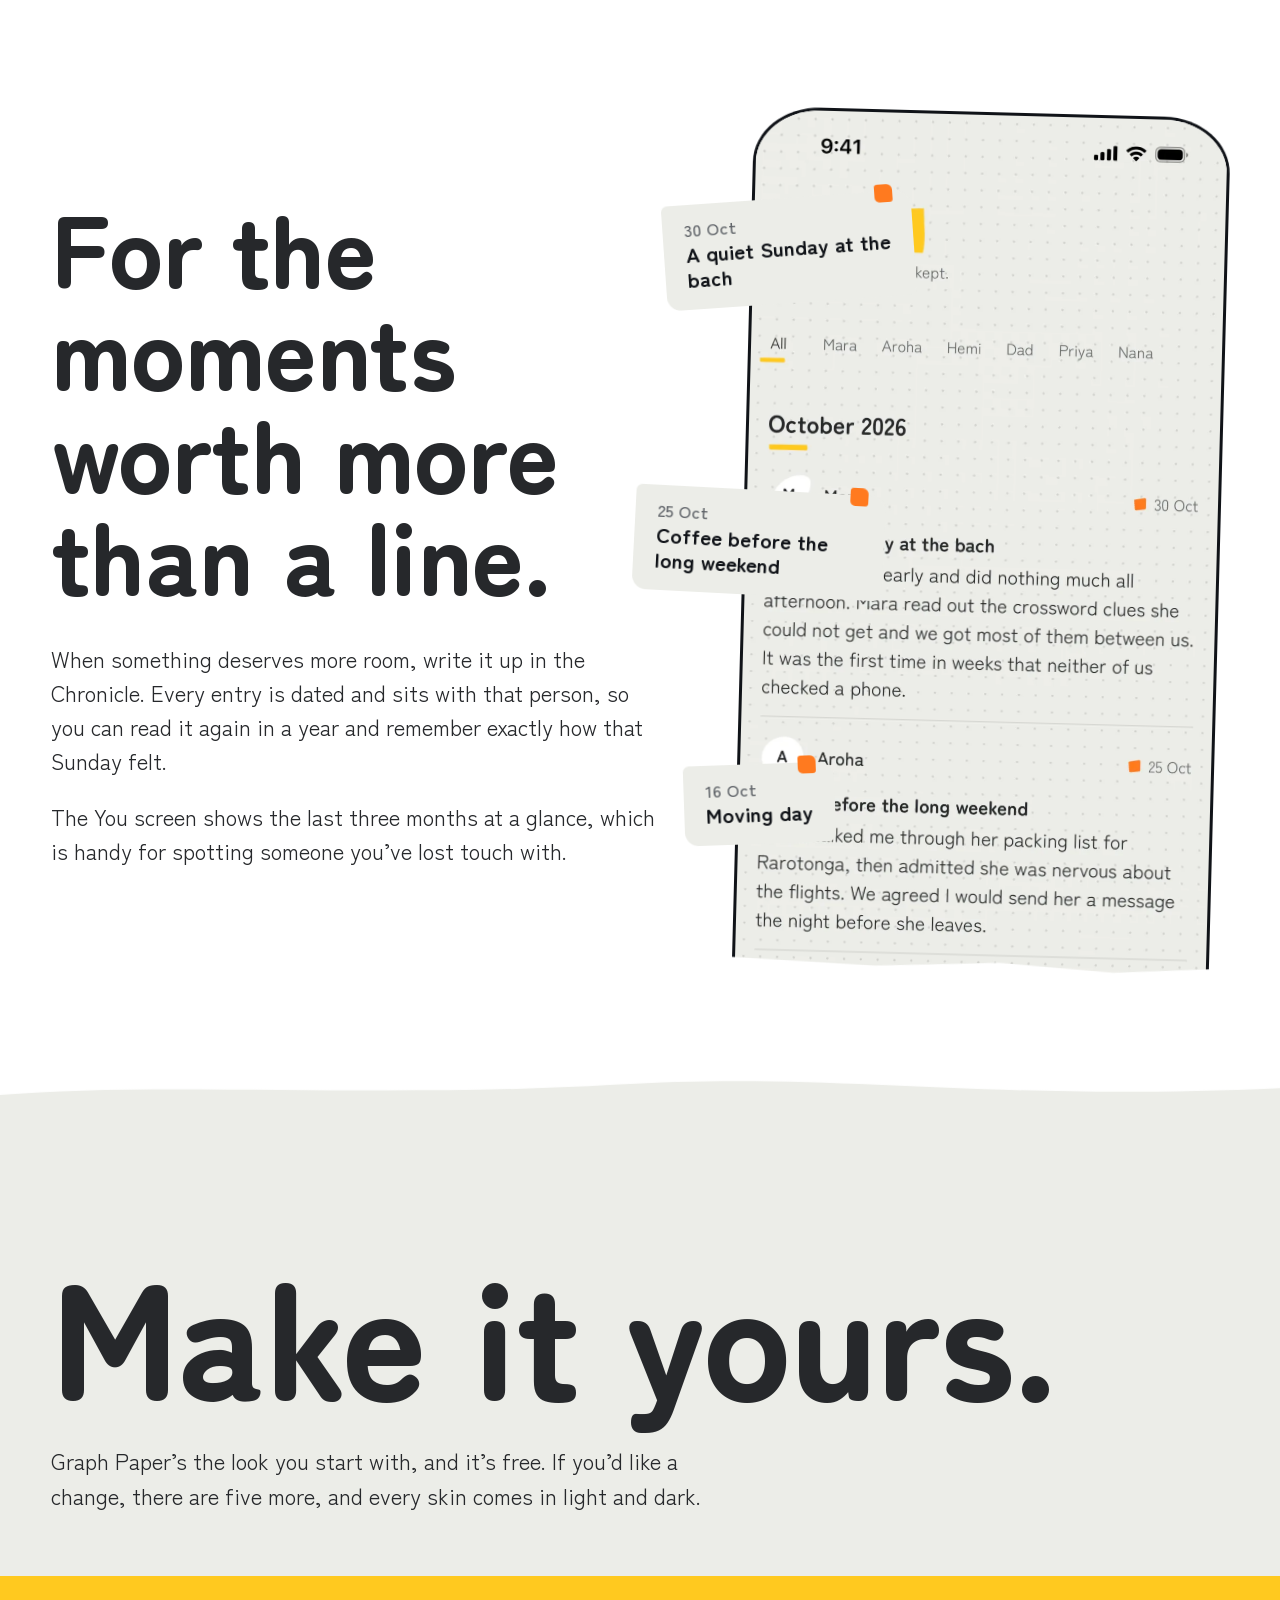
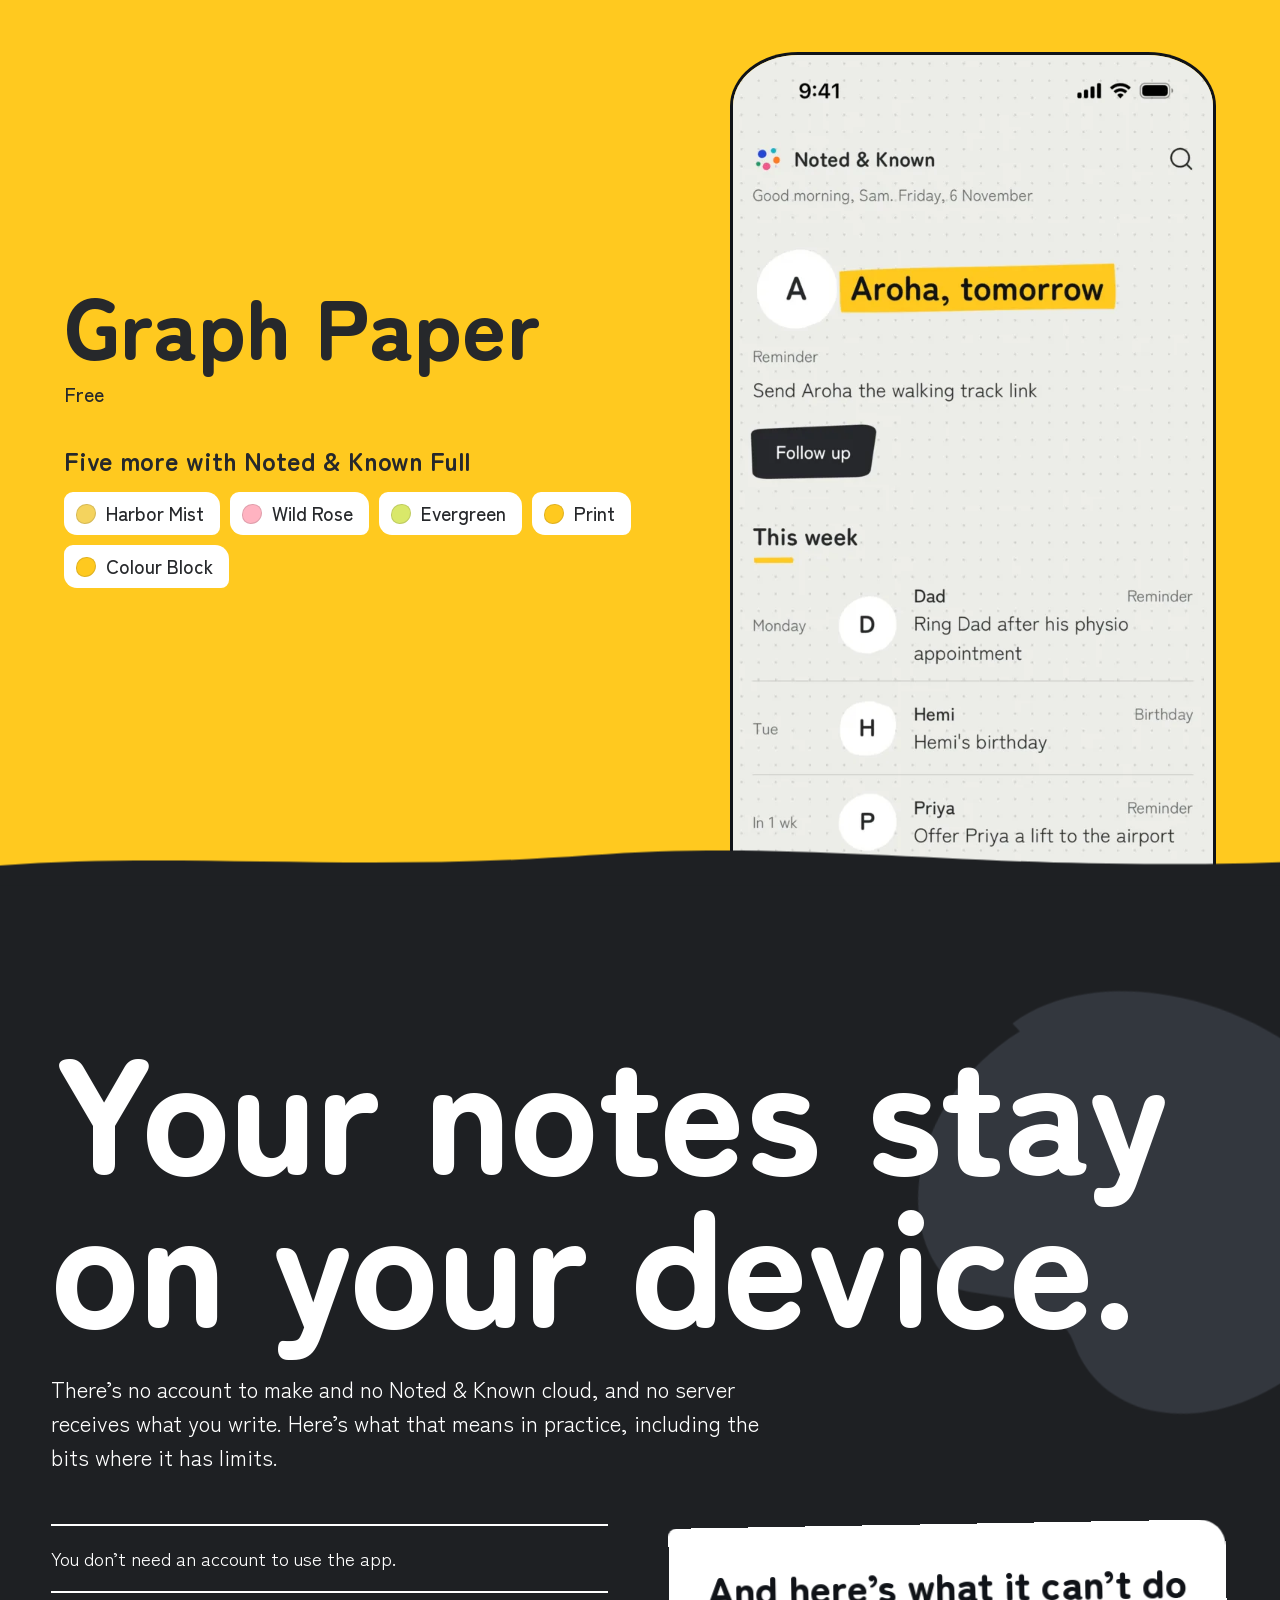
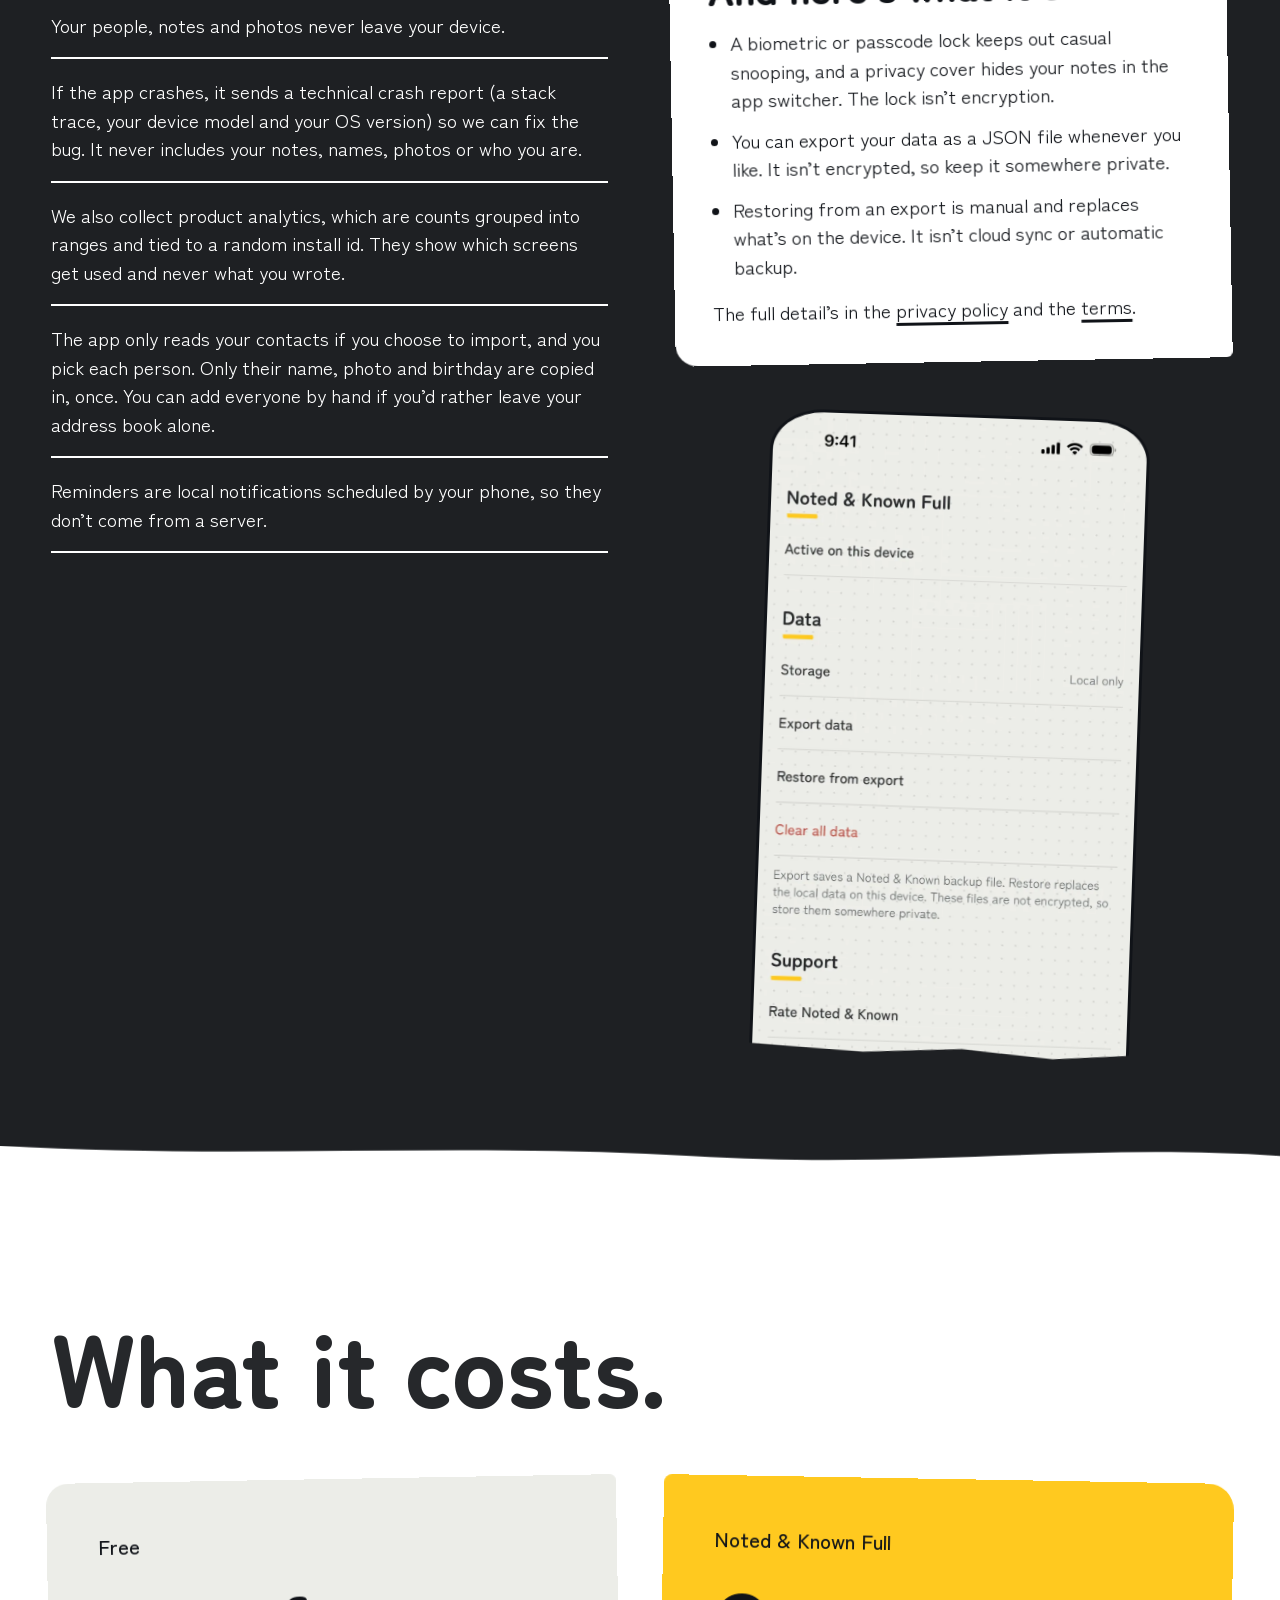
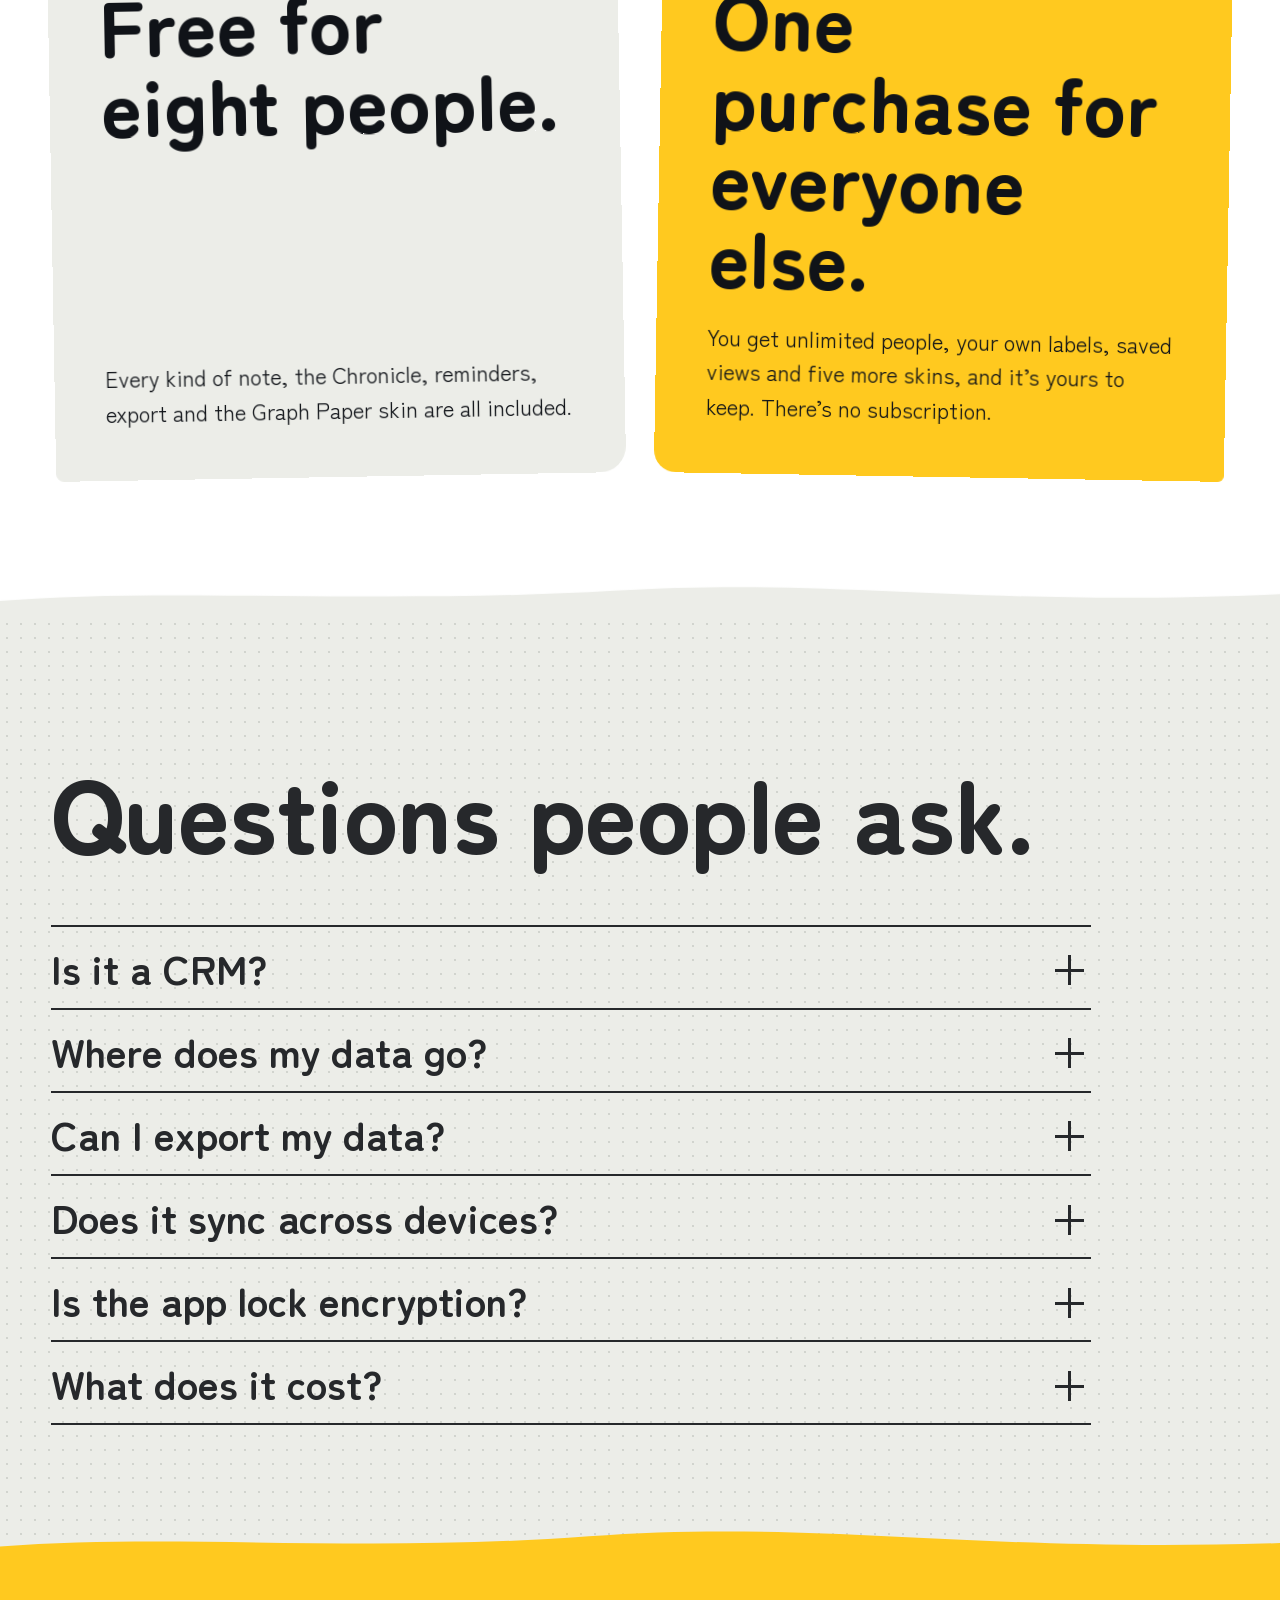
==== commit e491896e: "Use the app's new screens on the site Co-Authored-By: Claude Opus 5.5 <noreply@anthropic.com>" ====
--- a/index.html
+++ b/index.html
@@ -77,7 +77,7 @@
         </div>
       </div>
       <div class="why-art">
-        <figure class="phone crop whyp pop" style="--crop:.781;--tilt:-2deg;--k:50"><img src="assets/screens/people.webp" width="900" height="1951" loading="lazy" decoding="async" alt="The People screen, grouped into Inner Circle and Family."></figure>
+        <figure class="phone crop whyp pop" style="--crop:.705;--tilt:-2deg;--k:50"><img src="assets/screens/people.webp" width="900" height="1951" loading="lazy" decoding="async" alt="The People screen, grouped into Inner Circle and Family."></figure>
       </div>
     </div>
   </section>
@@ -170,7 +170,7 @@
         <p class="big">Each person has their own page with their birthday, what’s coming up and every note you’ve written about them. You can sort people into circles like Family or Friends, and add them by hand or pick them from your contacts.</p>
       </div>
       <div class="two-art">
-        <figure class="phone crop giant pop" style="--crop:.826;--tilt:1.5deg;--k:49"><img src="assets/screens/person.webp" width="900" height="1951" loading="lazy" decoding="async" alt="Dad’s page: his drink, his birthday, what’s coming up, and notes marked by kind."></figure>
+        <figure class="phone crop giant pop" style="--crop:.76;--tilt:1.5deg;--k:49"><img src="assets/screens/person.webp" width="900" height="1951" loading="lazy" decoding="async" alt="Dad’s page: his drink, his birthday, what’s coming up, and notes marked by kind."></figure>
       </div>
     </div>
   </section>
@@ -181,7 +181,7 @@
     <svg class="shape wshape pop" data-shape="circle" data-seed="51" viewBox="0 0 100 100" preserveAspectRatio="none" aria-hidden="true" style="--tilt:-4deg"><path d="M50 6 C74 4 95 22 96 48 C97 63 90 78 76 88 L58 95 C34 99 12 86 6 62 C1 40 14 12 50 6 Z"/></svg>
     <div class="in two two-flip">
       <div class="two-art">
-        <figure class="phone crop giant pop" style="--crop:.725;--tilt:-1.5deg;--k:57"><img src="assets/screens/home.webp" width="900" height="1951" loading="lazy" decoding="async" alt="The Home screen with this week’s birthdays and reminders."></figure>
+        <figure class="phone crop giant pop" style="--crop:.79;--tilt:-1.5deg;--k:57"><img src="assets/screens/home.webp" width="900" height="1951" loading="lazy" decoding="async" alt="The Home screen with this week’s birthdays and reminders."></figure>
       </div>
       <div class="two-text">
         <h2 class="d2 hd" id="week-t" data-chunks>Home keeps <span class="hl">your week</span> in order.</h2>
@@ -200,7 +200,7 @@
         <p class="big">The You screen shows the last three months at a glance, which is handy for spotting someone you’ve lost touch with.</p>
       </div>
       <div class="two-art chron-art">
-        <figure class="phone crop giant pop" style="--crop:.763;--tilt:1.5deg;--k:53"><img src="assets/screens/chronicle.webp" width="900" height="1951" loading="lazy" decoding="async" alt="The Chronicle: dated entries such as A quiet Sunday at the bach."></figure>
+        <figure class="phone crop giant pop" style="--crop:.83;--tilt:1.5deg;--k:53"><img src="assets/screens/chronicle.webp" width="900" height="1951" loading="lazy" decoding="async" alt="The Chronicle: dated entries such as A quiet Sunday at the bach."></figure>
         <p class="slip s1 pop" style="--tilt:-4deg;--d:.5s"><i aria-hidden="true"></i><span>30 Oct</span><b>A quiet Sunday at the bach</b></p>
         <p class="slip s2 pop" style="--tilt:3deg;--d:.75s"><i aria-hidden="true"></i><span>25 Oct</span><b>Coffee before the long weekend</b></p>
         <p class="slip s3 pop" style="--tilt:-2deg;--d:1s"><i aria-hidden="true"></i><span>16 Oct</span><b>Moving day</b></p>
@@ -228,7 +228,7 @@
             <li style="--s:#FFC91F;--i:4"><i></i>Colour Block</li>
           </ul>
         </div>
-        <figure class="phone crop tp" style="--crop:.725;"><img src="assets/screens/skin-graph-paper.webp" width="640" height="1387" loading="lazy" decoding="async" alt="Home in the Graph Paper skin: dotted paper with a yellow highlight."></figure>
+        <figure class="phone crop tp" style="--crop:.79;"><img src="assets/screens/skin-graph-paper.webp" width="640" height="1387" loading="lazy" decoding="async" alt="Home in the Graph Paper skin: dotted paper with a yellow highlight."></figure>
       </div>
     </div>
   </section>
@@ -259,7 +259,7 @@
             </ul>
             <p>The full detail’s in the <a href="docs/privacy.html">privacy policy</a> and the <a href="docs/terms.html">terms</a>.</p>
           </div>
-          <figure class="phone crop pphone pop" style="--crop:.7;--tilt:2deg"><img src="assets/screens/privacy.webp" width="900" height="1951" loading="lazy" decoding="async" alt="Settings, showing Noted and Known Full, Storage set to Local only, and a note that exported files aren’t encrypted."></figure>
+          <figure class="phone crop pphone pop" style="--crop:.78;--tilt:2deg"><img src="assets/screens/privacy.webp" width="900" height="1951" loading="lazy" decoding="async" alt="Settings, showing Noted and Known Full, Storage set to Local only, and a note that exported files aren’t encrypted."></figure>
         </div>
       </div>
     </div>
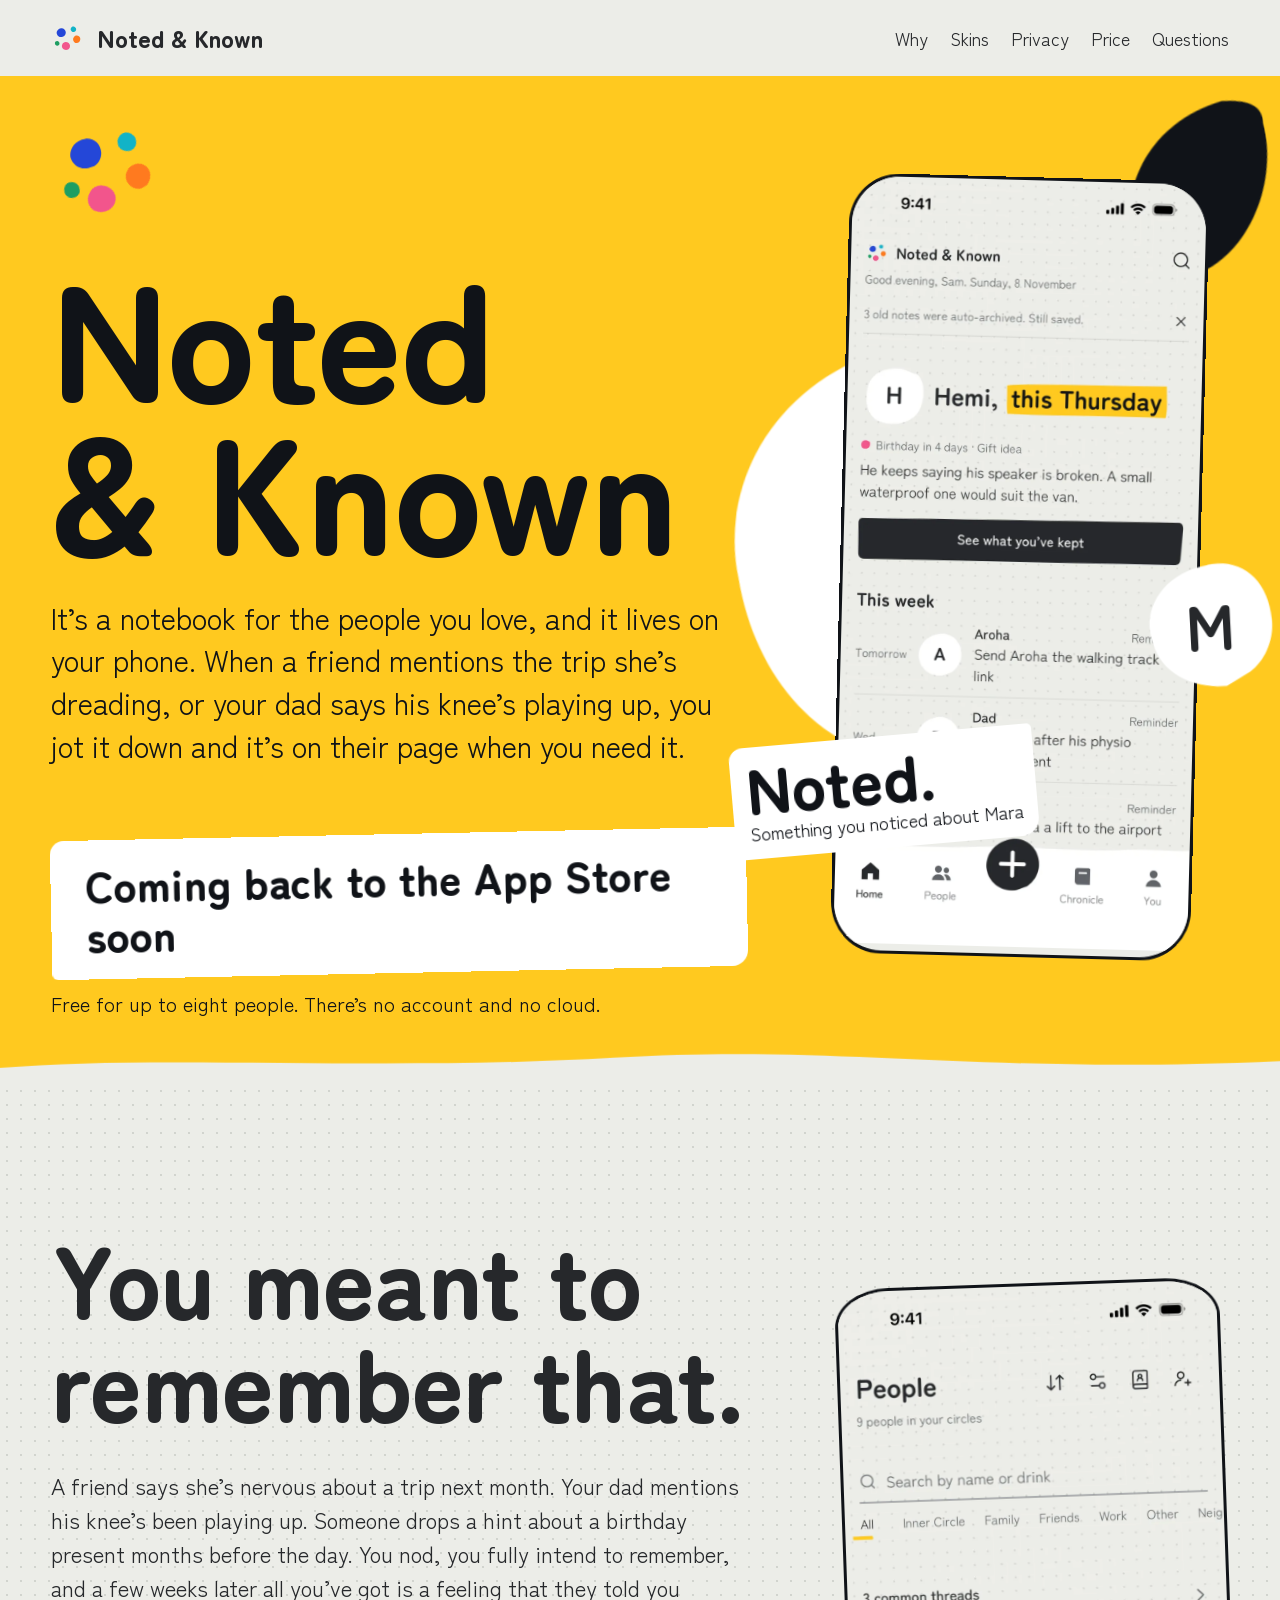
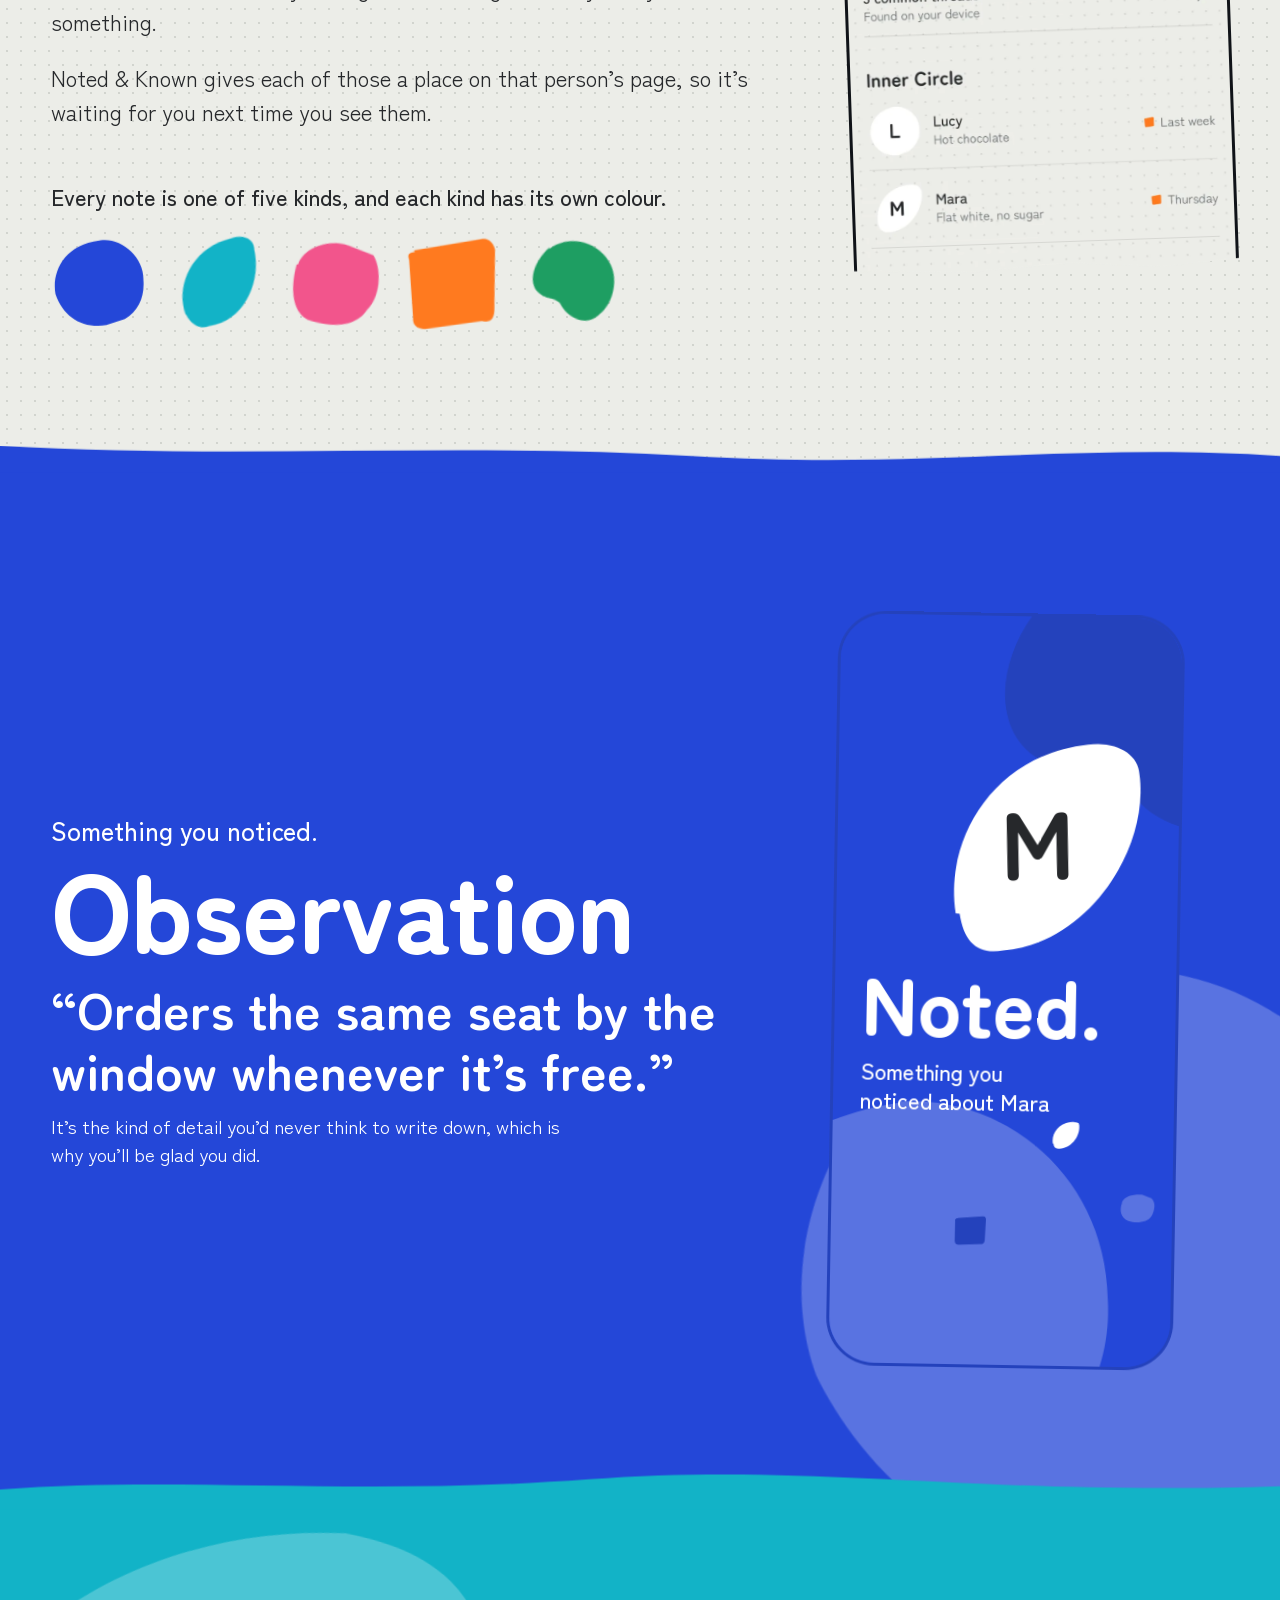
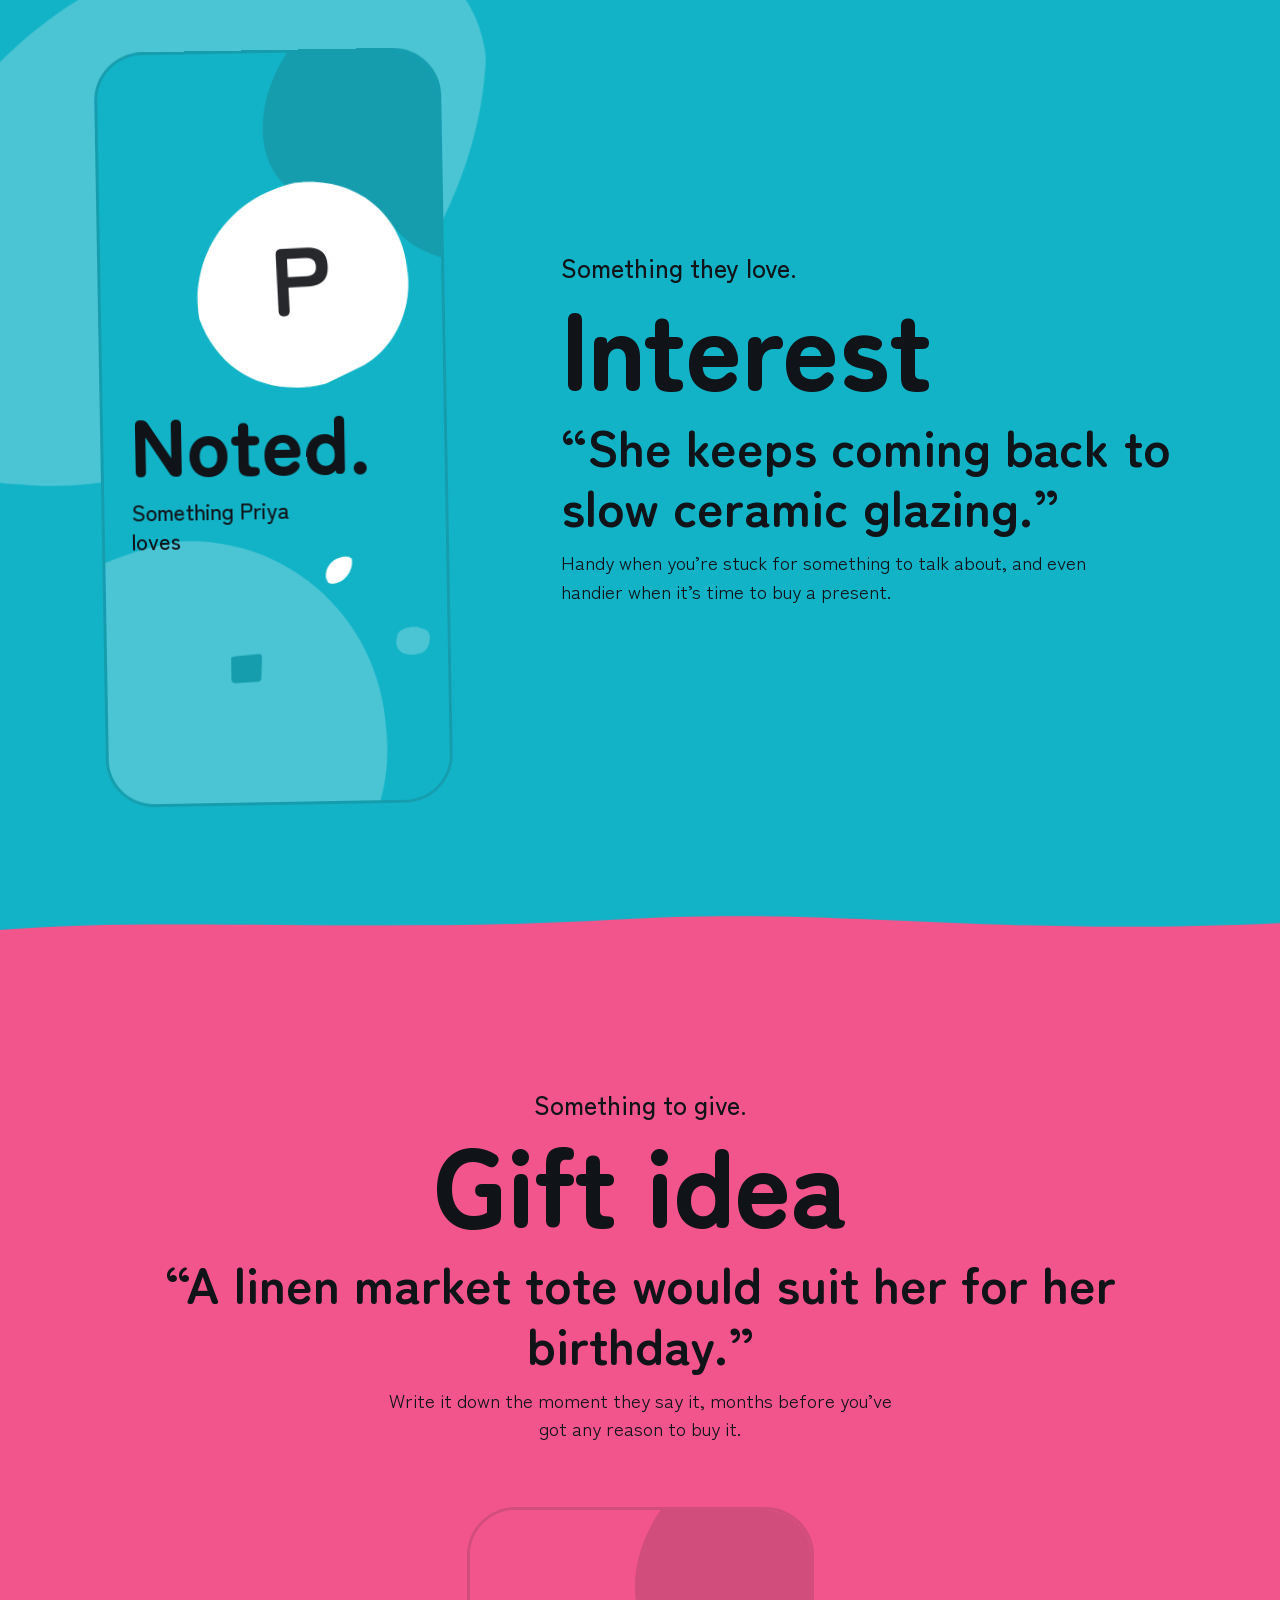
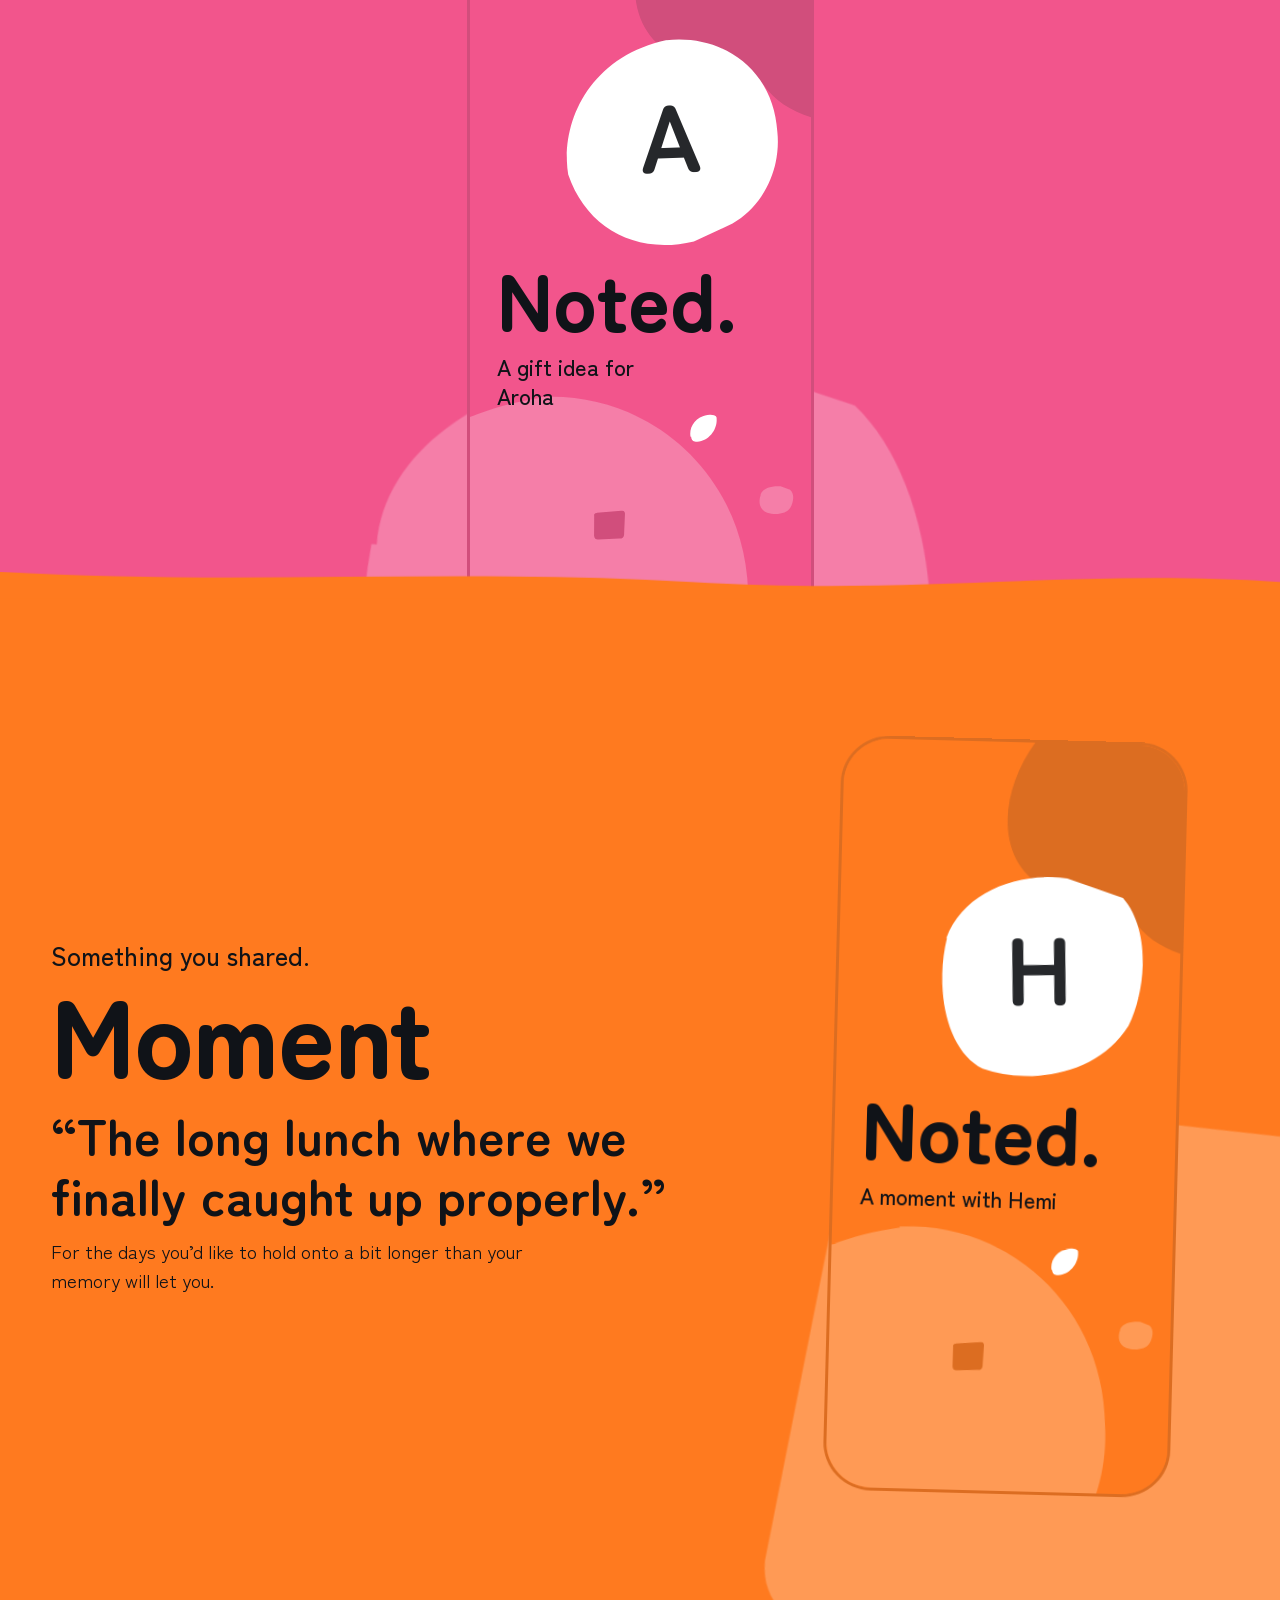
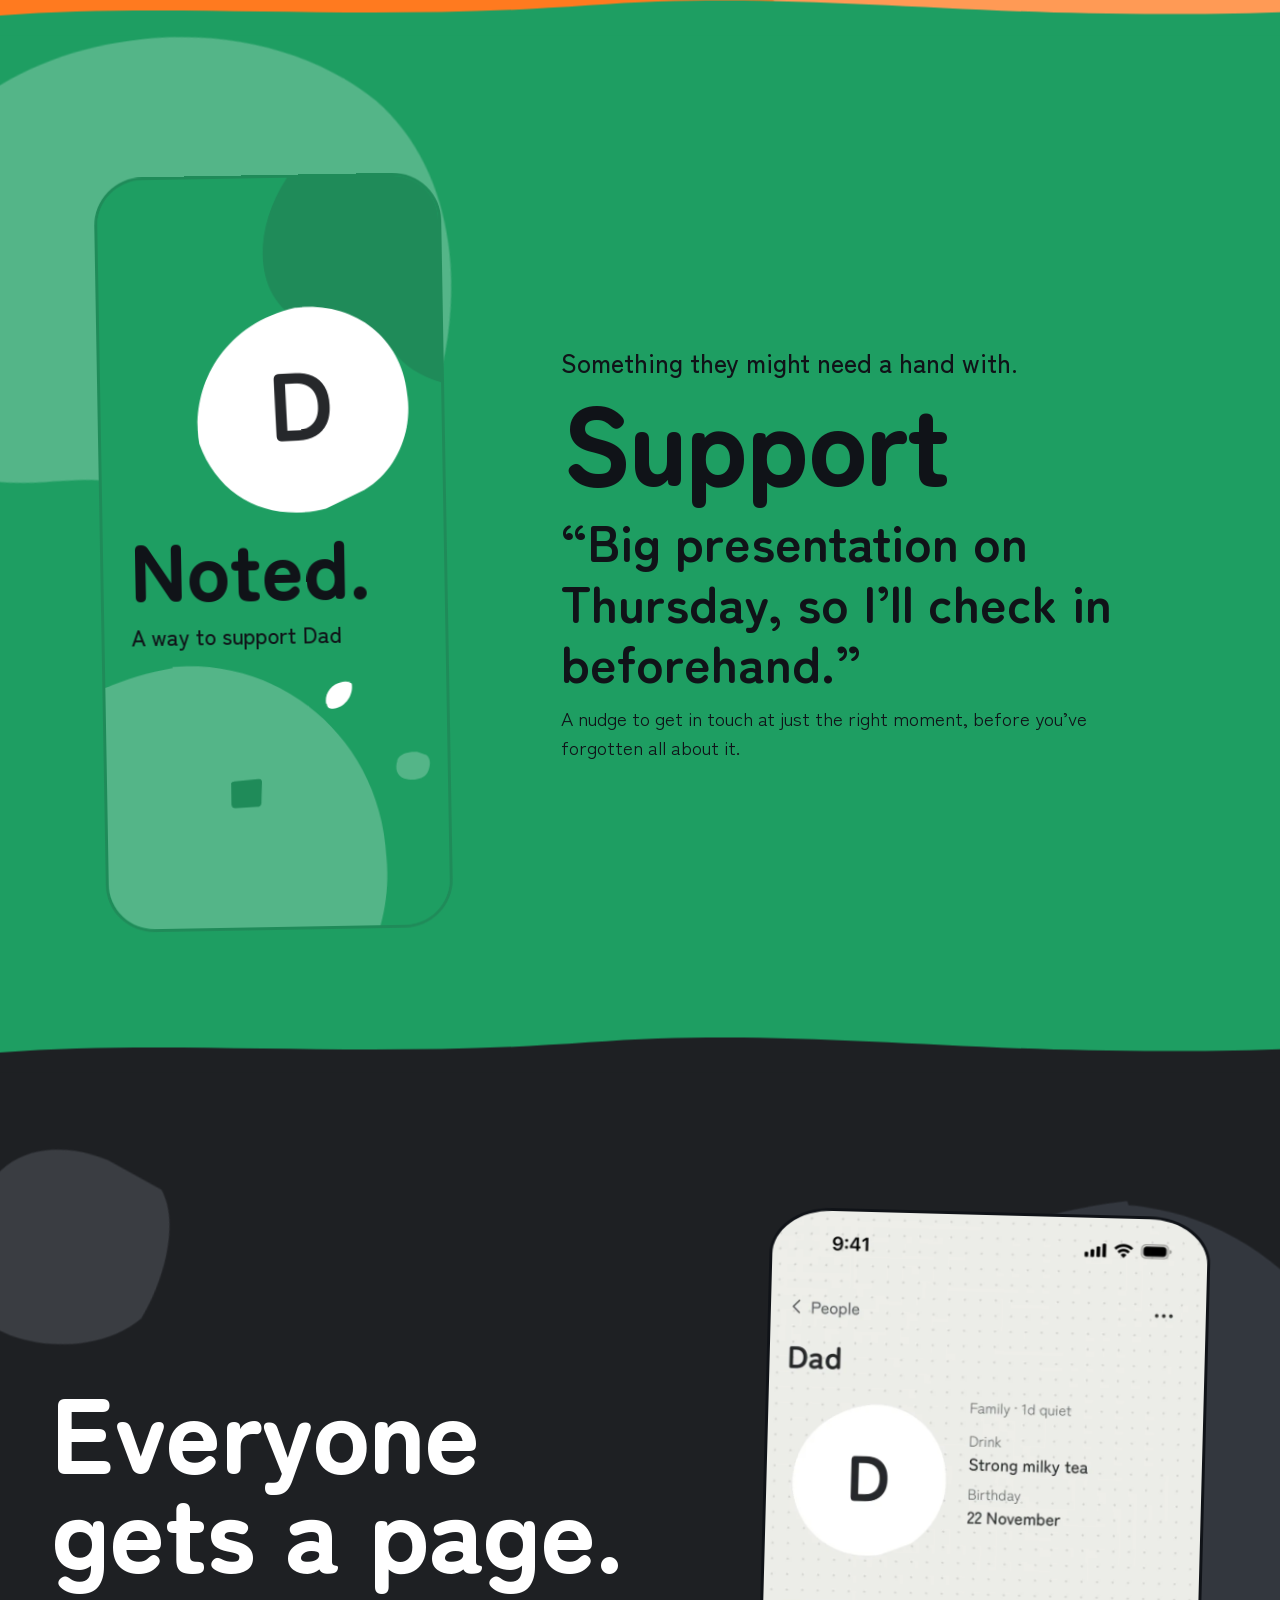
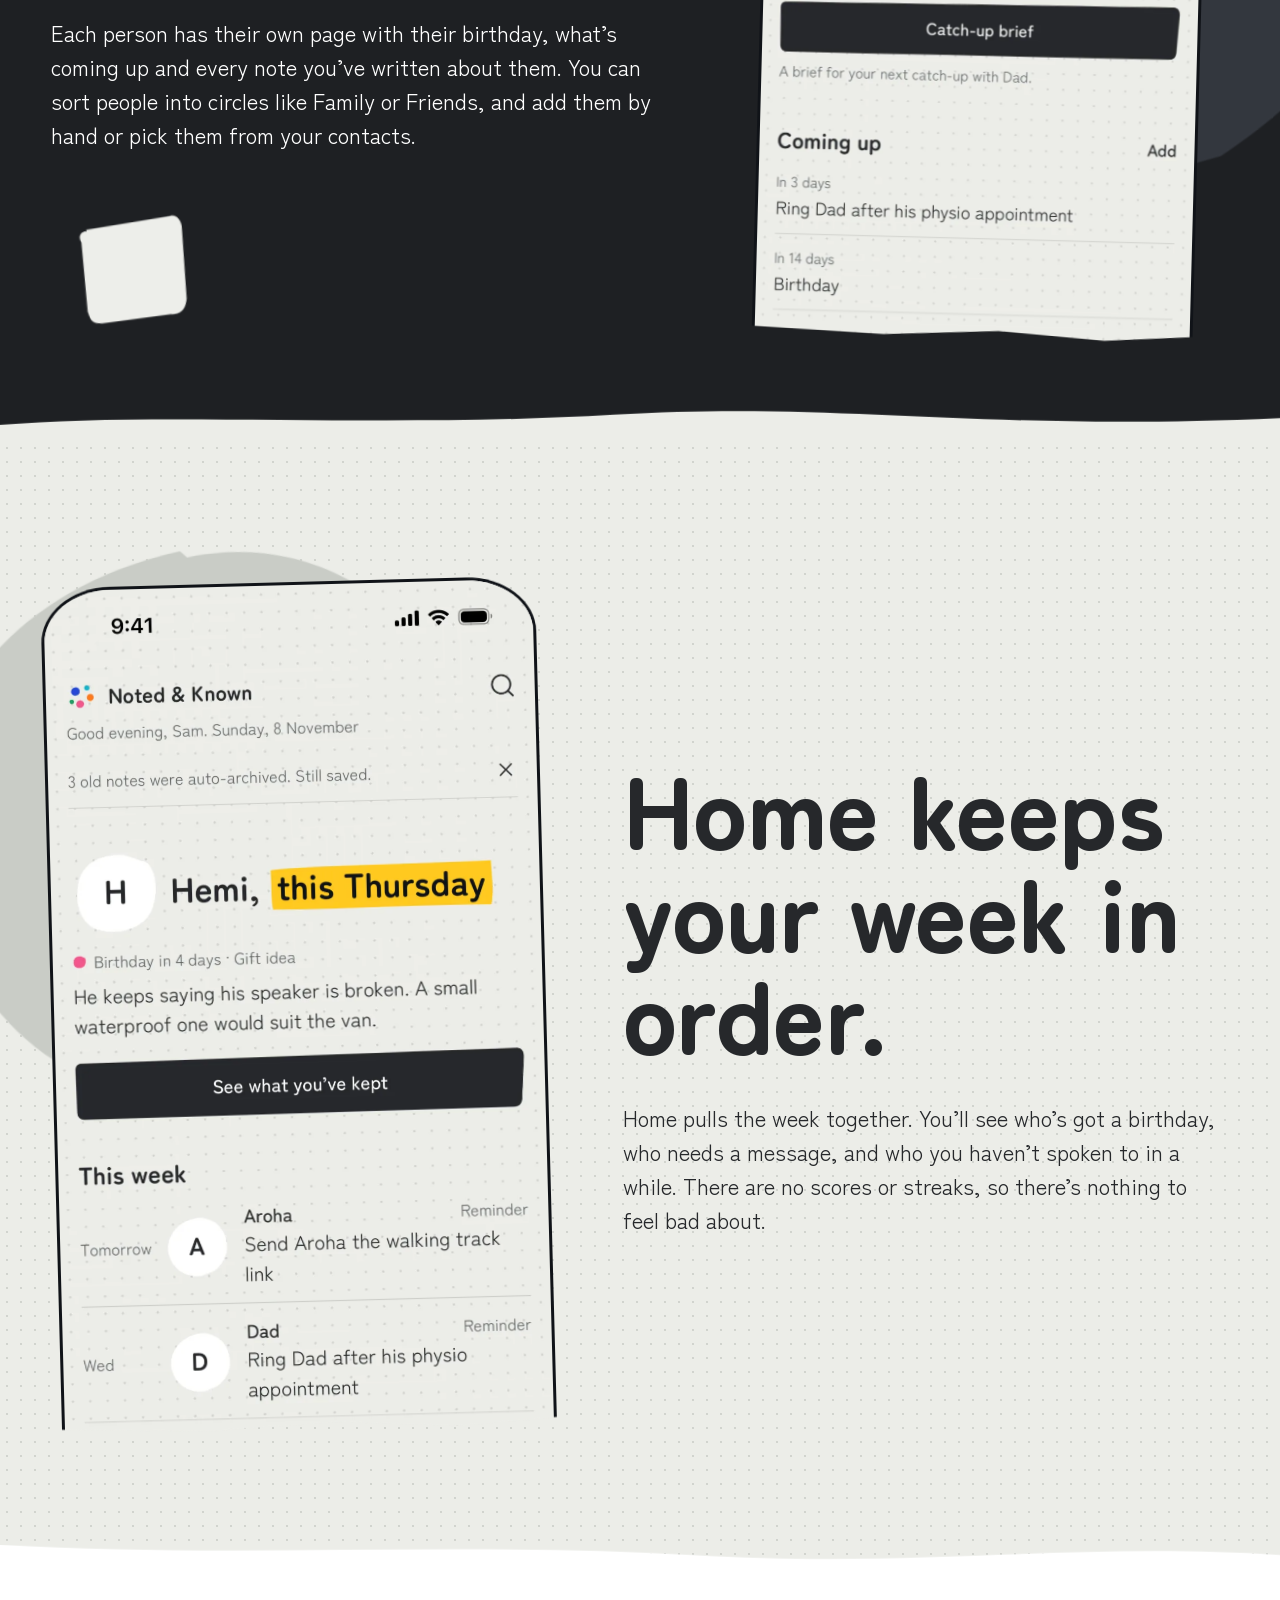
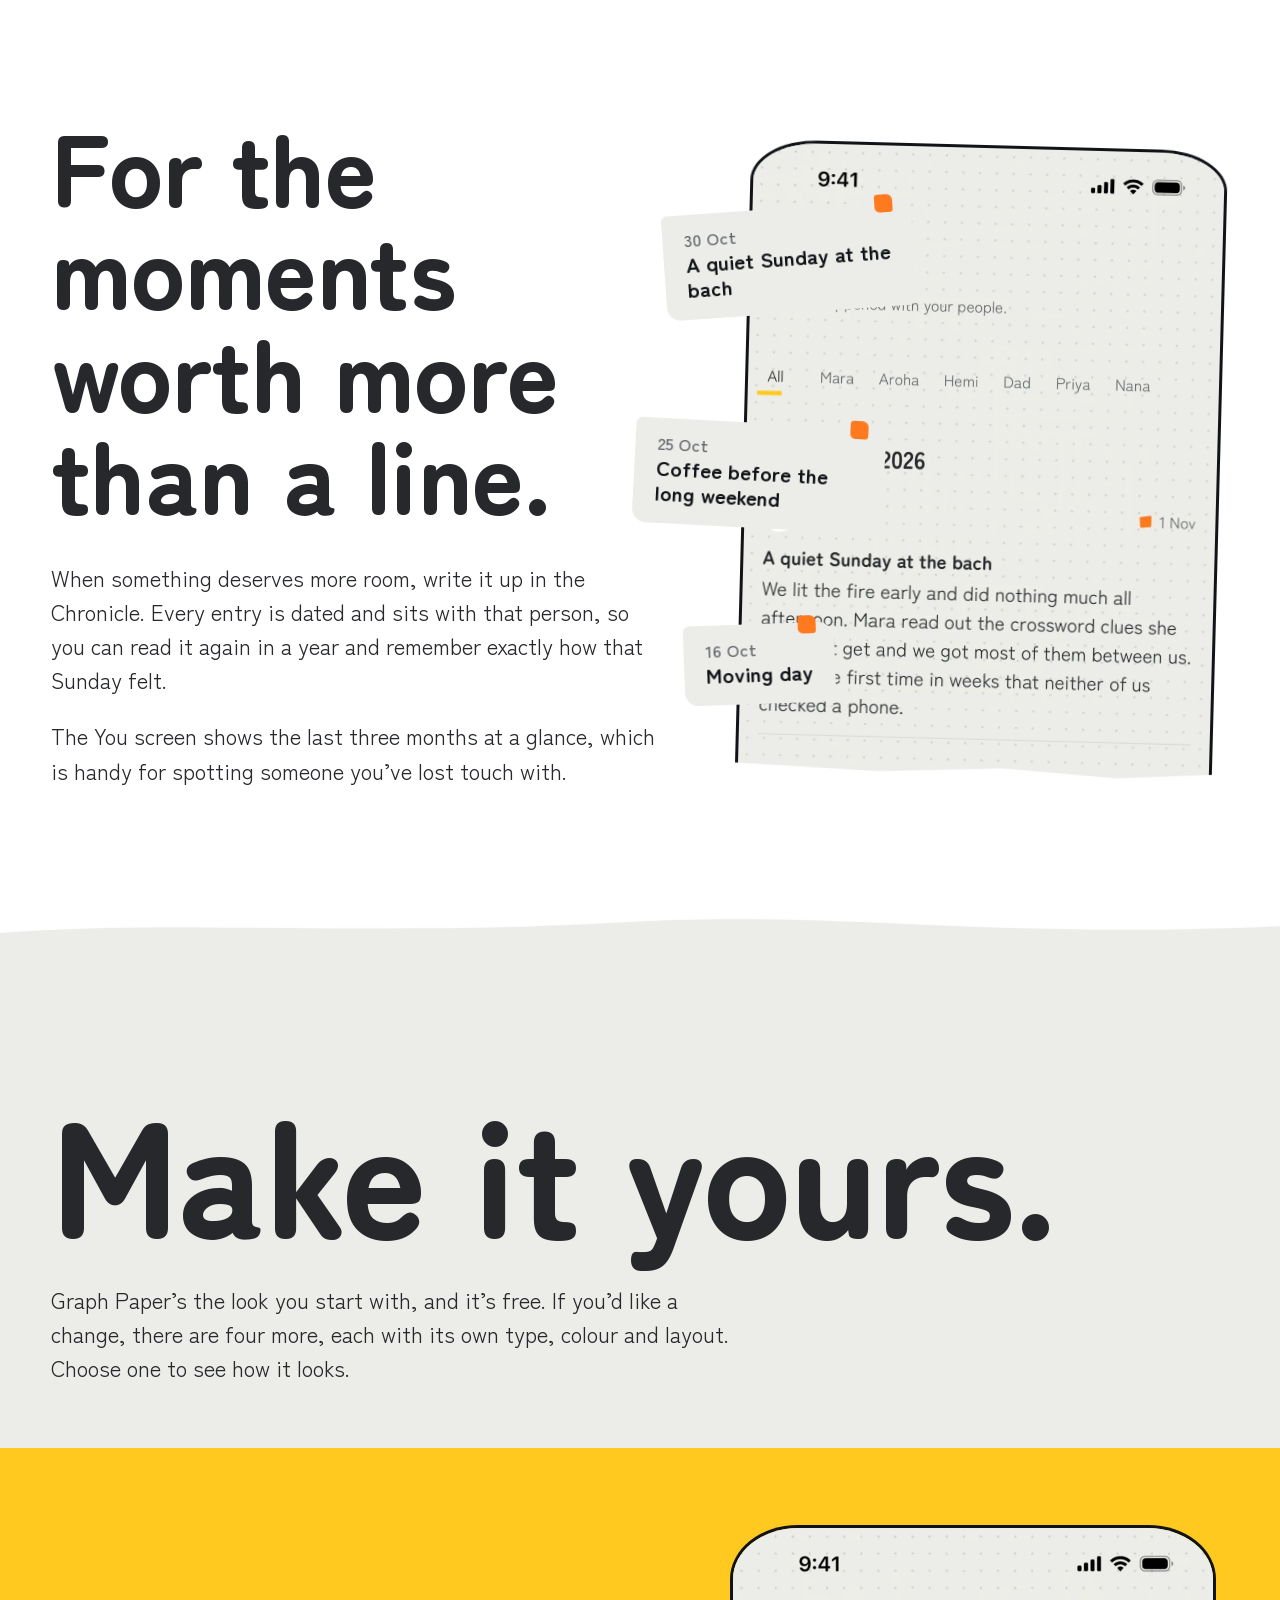
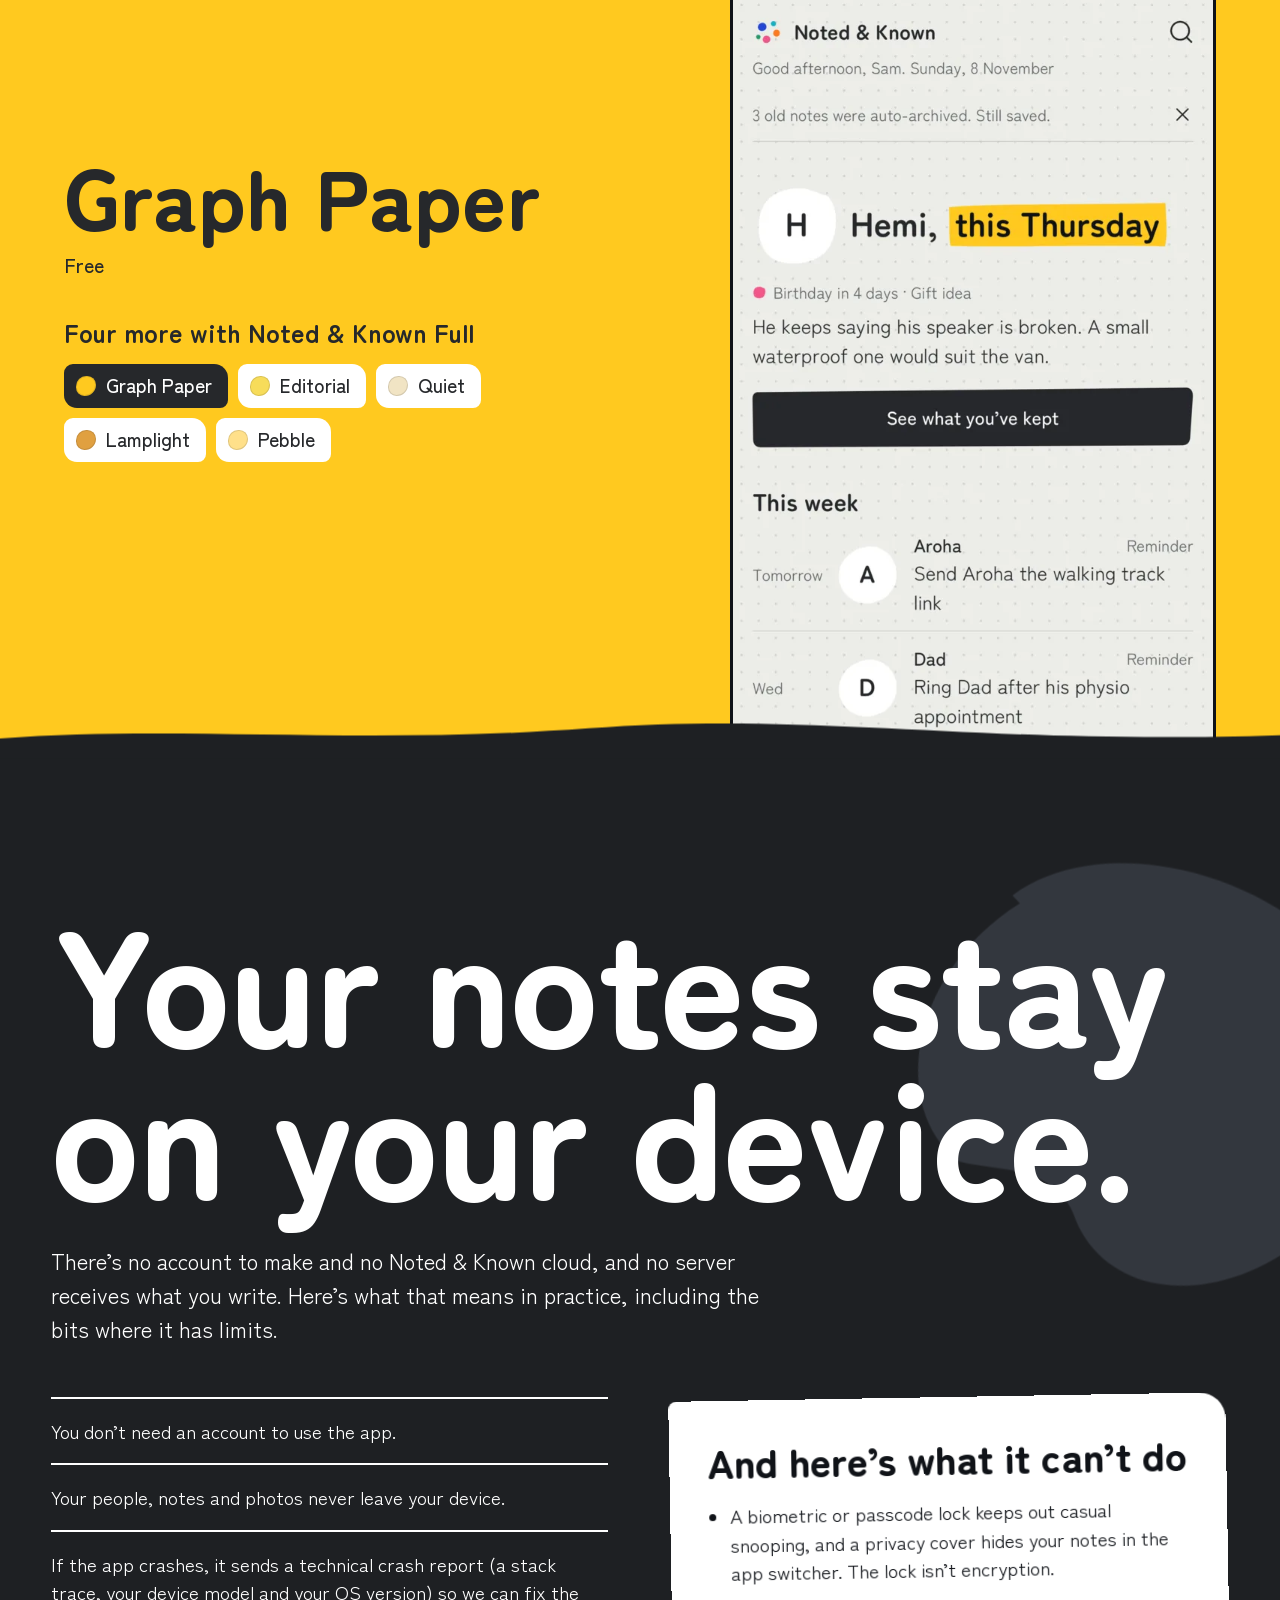
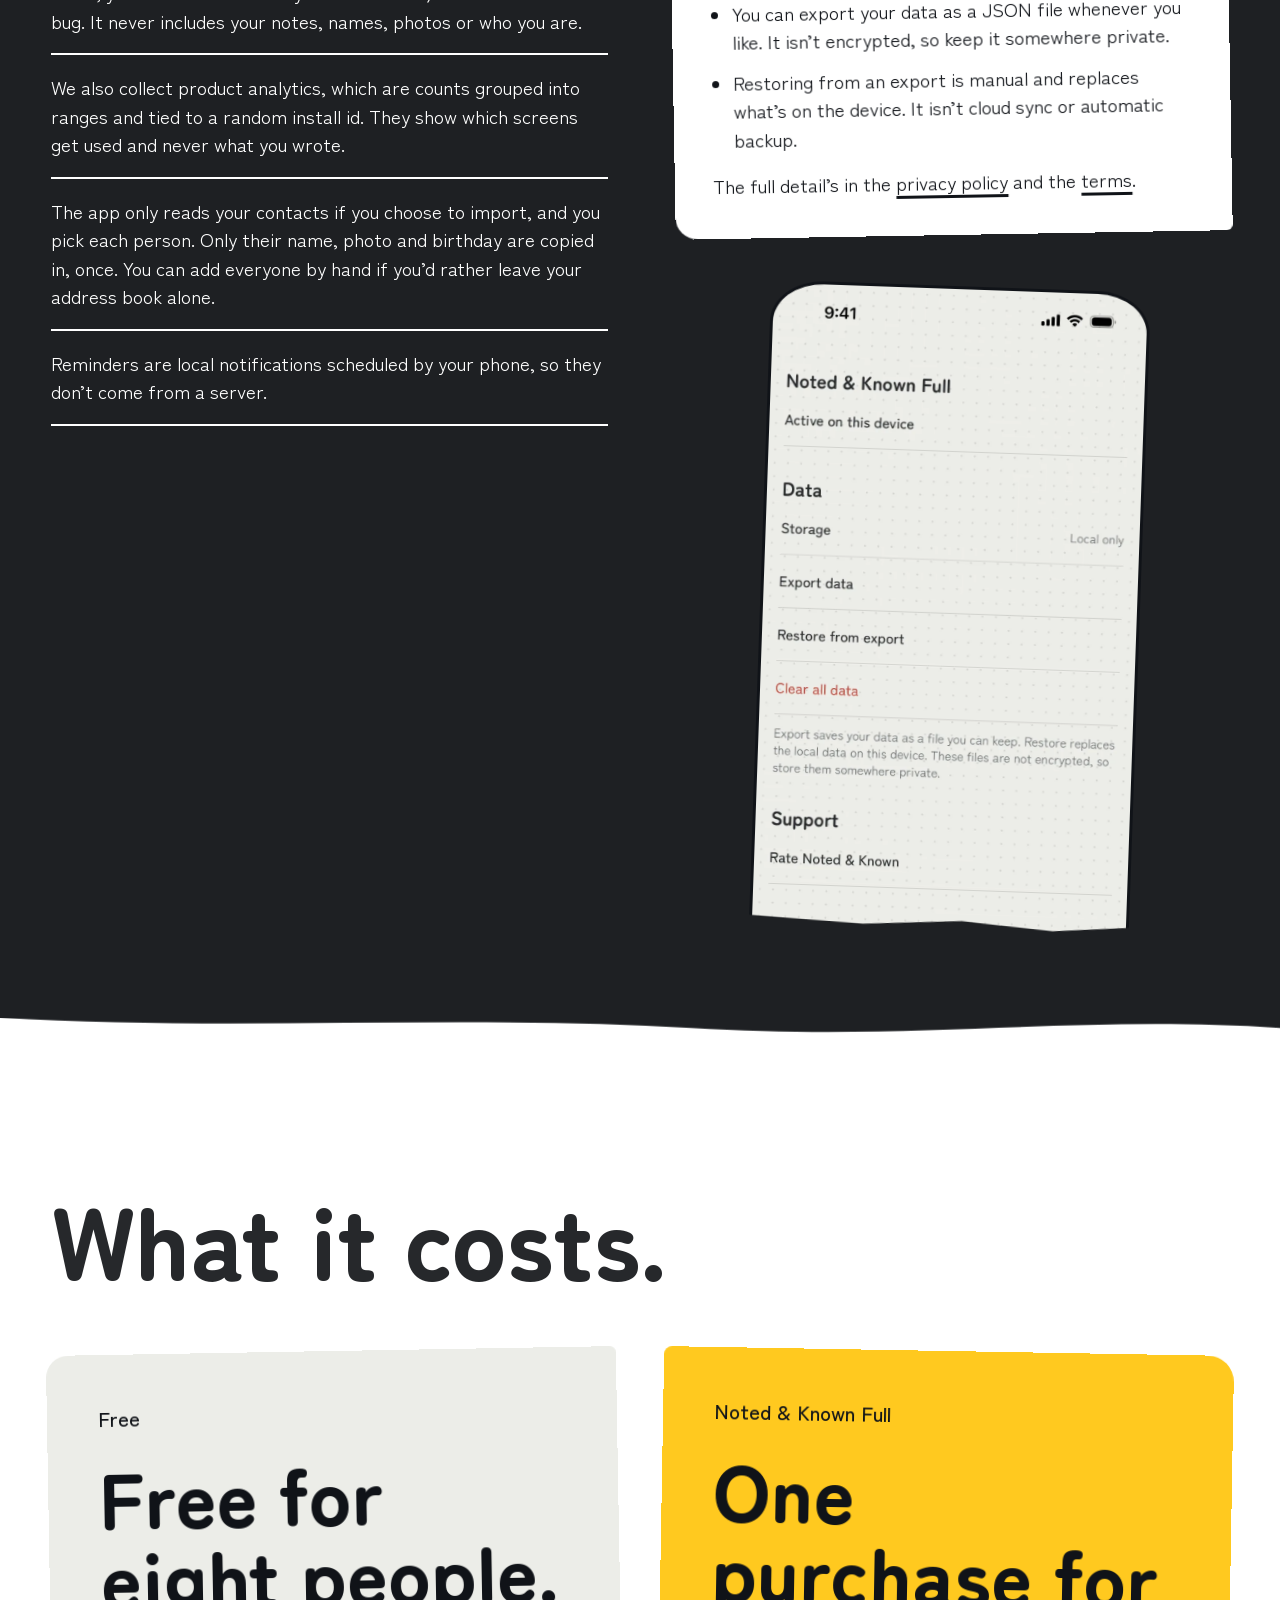
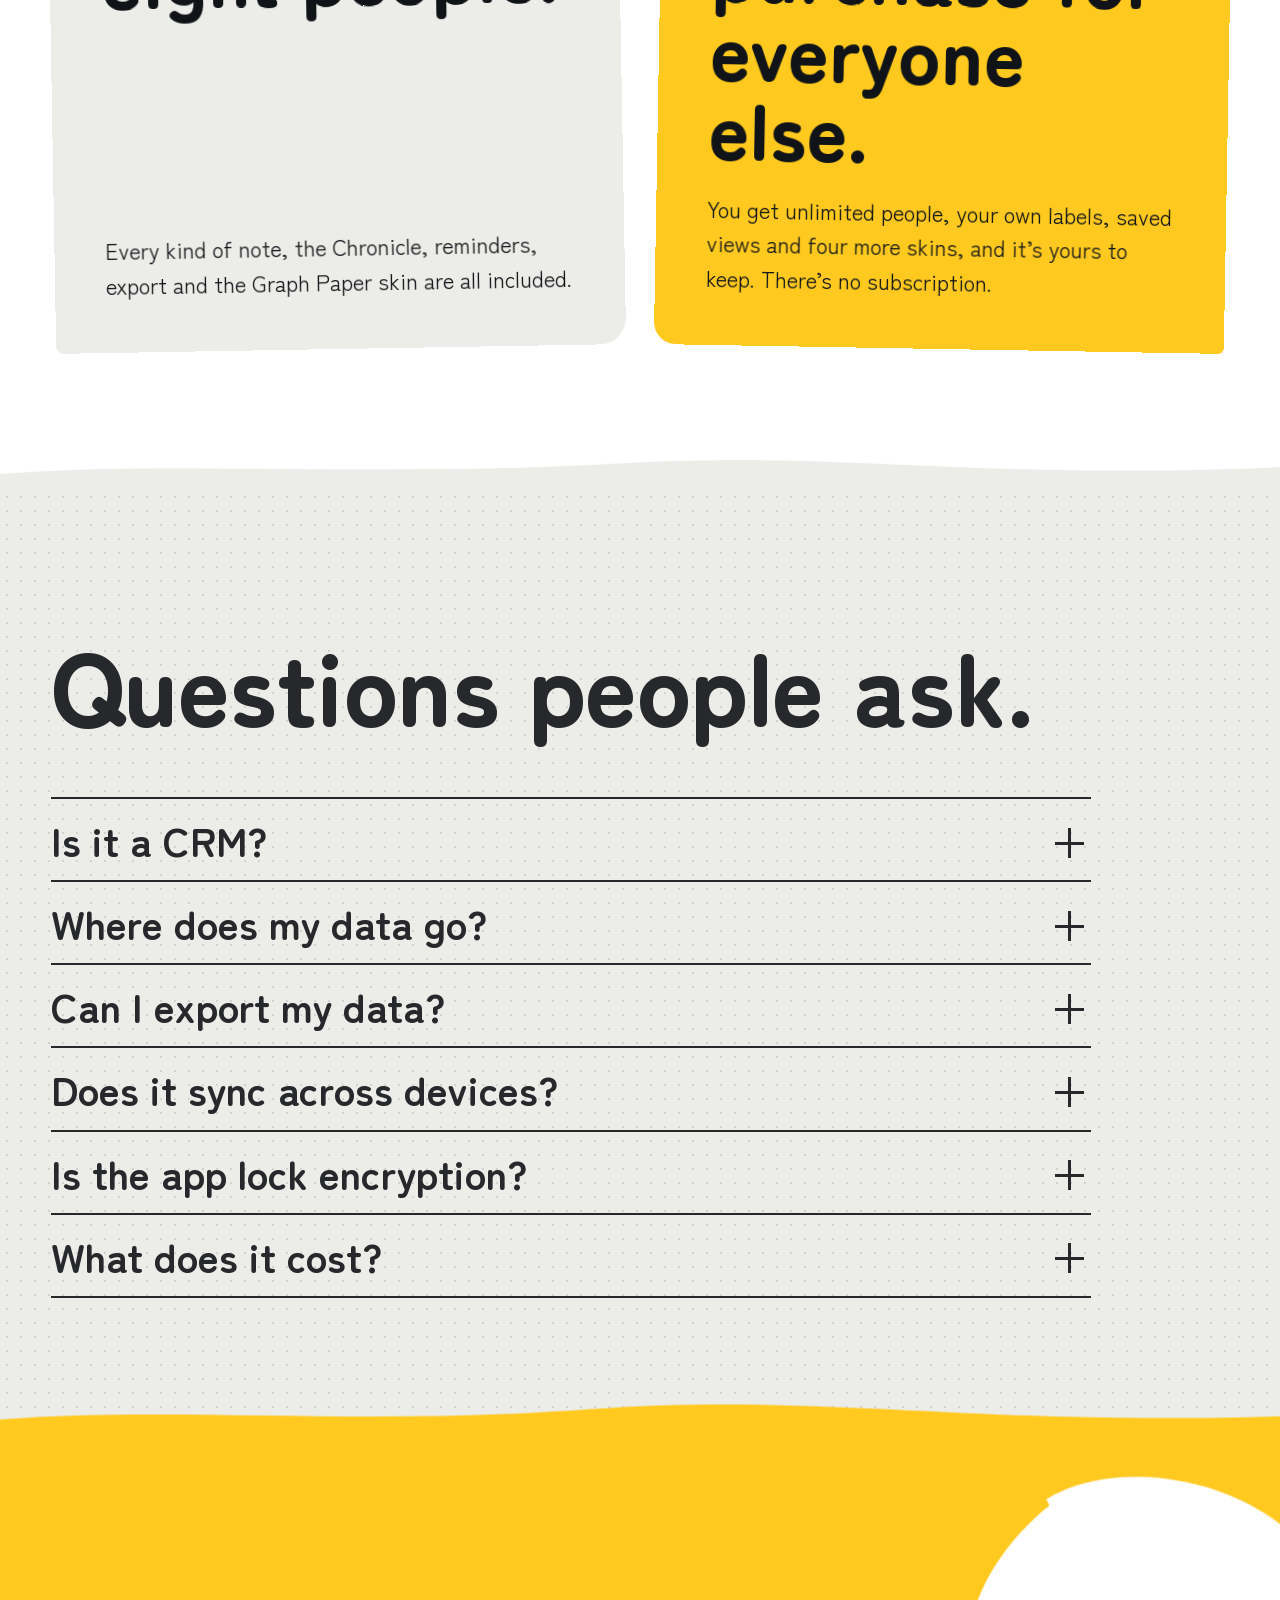
==== commit 1a687638: "Add a skin picker with the four new skins Graph Paper, Editorial, Quiet, Lamplight and Pebble chips " ====
--- a/index.html
+++ b/index.html
@@ -200,7 +200,7 @@
         <p class="big">The You screen shows the last three months at a glance, which is handy for spotting someone you’ve lost touch with.</p>
       </div>
       <div class="two-art chron-art">
-        <figure class="phone crop giant pop" style="--crop:.83;--tilt:1.5deg;--k:53"><img src="assets/screens/chronicle.webp" width="900" height="1951" loading="lazy" decoding="async" alt="The Chronicle: dated entries such as A quiet Sunday at the bach."></figure>
+        <figure class="phone crop giant pop" style="--crop:.61;--tilt:1.5deg;--k:53"><img src="assets/screens/chronicle.webp" width="900" height="1951" loading="lazy" decoding="async" alt="The Chronicle: dated entries such as A quiet Sunday at the bach."></figure>
         <p class="slip s1 pop" style="--tilt:-4deg;--d:.5s"><i aria-hidden="true"></i><span>30 Oct</span><b>A quiet Sunday at the bach</b></p>
         <p class="slip s2 pop" style="--tilt:3deg;--d:.75s"><i aria-hidden="true"></i><span>25 Oct</span><b>Coffee before the long weekend</b></p>
         <p class="slip s3 pop" style="--tilt:-2deg;--d:1s"><i aria-hidden="true"></i><span>16 Oct</span><b>Moving day</b></p>
@@ -213,22 +213,22 @@
     <svg class="edge" viewBox="0 0 100 12" preserveAspectRatio="none" aria-hidden="true"><path class="e1" d="M0 12 V6 C10 2 24 9 40 5 S70 9 100 3 V12 Z"/><path class="e2" d="M0 12 V4 C14 9 28 2 46 6 S78 2 100 7 V12 Z"/><path class="e3" d="M0 12 V7 C12 3 30 8 48 4 S76 9 100 5 V12 Z"/></svg>
     <div class="in skins-head">
       <h2 class="d1 hd" id="skins-t" data-chunks>Make it yours.</h2>
-      <p class="big skins-p">Graph Paper’s the look you start with, and it’s free. If you’d like a change, there are five more, and every skin comes in light and dark.</p>
+      <p class="big skins-p">Graph Paper’s the look you start with, and it’s free. If you’d like a change, there are four more, each with its own type, colour and layout. Choose one to see how it looks.</p>
     </div>
     <div class="tiles">
       <div class="tile cut" style="--hi:#FFC91F">
         <div class="tile-copy">
-          <p class="tn"><b>Graph Paper</b><span>Free</span></p>
-          <h3 class="more-h">Five more with Noted &amp; Known Full</h3>
+          <p class="tn" aria-live="polite"><b>Graph Paper</b><span>Free</span></p>
+          <h3 class="more-h">Four more with Noted &amp; Known Full</h3>
           <ul class="chips">
-            <li style="--s:#F4D35E;--i:0"><i></i>Harbor Mist</li>
-            <li style="--s:#FFB3C1;--i:1"><i></i>Wild Rose</li>
-            <li style="--s:#D9E86A;--i:2"><i></i>Evergreen</li>
-            <li style="--s:#FFC91F;--i:3"><i></i>Print</li>
-            <li style="--s:#FFC91F;--i:4"><i></i>Colour Block</li>
+            <li style="--i:0"><button type="button" aria-pressed="true" style="--s:#FFC91F" data-name="Graph Paper" data-tier="Free" data-src="assets/screens/skin-graph-paper.webp" data-alt="Home in the Graph Paper skin: dotted paper with a yellow highlight." data-crop="0.79"><i></i>Graph Paper</button></li>
+            <li style="--i:1"><button type="button" aria-pressed="false" style="--s:#F7DC5A" data-name="Editorial" data-tier="Full" data-src="assets/screens/skin-editorial.webp" data-alt="Home in the Editorial skin: serif headlines and fine rules on cream paper." data-crop="0.78"><i></i>Editorial</button></li>
+            <li style="--i:2"><button type="button" aria-pressed="false" style="--s:#F1E4C4" data-name="Quiet" data-tier="Full" data-src="assets/screens/skin-quiet.webp" data-alt="Home in the Quiet skin: soft grey paper and calm, simple type." data-crop="0.826"><i></i>Quiet</button></li>
+            <li style="--i:3"><button type="button" aria-pressed="false" style="--s:#E0A040" data-name="Lamplight" data-tier="Full" data-src="assets/screens/skin-lamplight.webp" data-alt="Home in the Lamplight skin: warm dark paper with an amber highlight." data-crop="0.816"><i></i>Lamplight</button></li>
+            <li style="--i:4"><button type="button" aria-pressed="false" style="--s:#FFE08A" data-name="Pebble" data-tier="Full" data-src="assets/screens/skin-pebble.webp" data-alt="Home in the Pebble skin: rounded white cards on soft lilac." data-crop="0.832"><i></i>Pebble</button></li>
           </ul>
         </div>
-        <figure class="phone crop tp" style="--crop:.79;"><img src="assets/screens/skin-graph-paper.webp" width="640" height="1387" loading="lazy" decoding="async" alt="Home in the Graph Paper skin: dotted paper with a yellow highlight."></figure>
+        <figure class="phone crop tp" style="--crop:.79;" data-skin-figure><img src="assets/screens/skin-graph-paper.webp" width="640" height="1387" loading="lazy" decoding="async" alt="Home in the Graph Paper skin: dotted paper with a yellow highlight."></figure>
       </div>
     </div>
   </section>
@@ -279,7 +279,7 @@
         <div class="tier tier-full pop" style="--tilt:1deg;--d:.25s">
           <p class="tier-label">Noted &amp; Known Full</p>
           <h3 class="tier-h">One purchase for everyone else.</h3>
-          <p class="big">You get unlimited people, your own labels, saved views and five more skins, and it’s yours to keep. There’s no subscription.</p>
+          <p class="big">You get unlimited people, your own labels, saved views and four more skins, and it’s yours to keep. There’s no subscription.</p>
         </div>
       </div>
     </div>
@@ -313,7 +313,7 @@
       </details>
       <details>
         <summary>What does it cost?</summary>
-        <p>It’s free for up to eight people. A single purchase, Noted &amp; Known Full, adds unlimited people, custom labels, saved views and five more skins. There’s no subscription.</p>
+        <p>It’s free for up to eight people. A single purchase, Noted &amp; Known Full, adds unlimited people, custom labels, saved views and four more skins. There’s no subscription.</p>
       </details>
       </div>
     </div>
--- a/styles.css
+++ b/styles.css
@@ -244,8 +244,13 @@
 .tile .phone { width: min(84vw, 380px); }
 .tile-copy { width: 100%; max-width: 620px; display: flex; flex-direction: column; align-items: center; margin-bottom: clamp(32px, 5vw, 56px); }
 .more-h { margin: 0 0 16px; font: 700 clamp(20px, 2vw, 26px)/1.25 var(--display); text-align: center; }
-.chips { list-style: none; margin: 0; padding: 0; display: flex; flex-wrap: wrap; gap: 10px; justify-content: center; }
-.chips li { display: inline-flex; align-items: center; gap: 10px; padding: 10px 16px 10px 12px; background: #FFFFFF; border-radius: 9px 14px 8px 13px; font: 500 clamp(17px, 1.5vw, 20px)/1.2 var(--text); }
+.chips { list-style: none; margin: 0; padding: 0; max-width: 440px; display: flex; flex-wrap: wrap; gap: 10px; justify-content: center; }
+.chips button { display: inline-flex; align-items: center; gap: 10px; min-height: 44px; padding: 10px 16px 10px 12px; border: 0; background: #FFFFFF; color: #26282B; border-radius: 9px 14px 8px 13px; font: 500 clamp(17px, 1.5vw, 20px)/1.2 var(--text); cursor: pointer; transition: background-color 0.24s ease-in-out, color 0.24s ease-in-out; }
+.chips button[aria-pressed="true"] { background: #26282B; color: #FFFFFF; }
+.chips button:focus-visible { outline: 4px solid #26282B; outline-offset: 3px; }
+.tp img { transition: opacity 0.24s ease-in-out; }
+.tp img.is-out { opacity: 0; }
+html.static .tp img { transition: none; }
 .chips i { width: 20px; height: 20px; background: var(--s); border-radius: 52% 44% 56% 42%; box-shadow: inset 0 0 0 1px rgba(38, 40, 43, 0.14); }
 @media (min-width: 900px) {
   .tile { flex-direction: row; justify-content: center; align-items: flex-end; gap: clamp(40px, 6vw, 110px); padding: clamp(64px, 6vw, 110px) clamp(32px, 5vw, 80px) 0; }
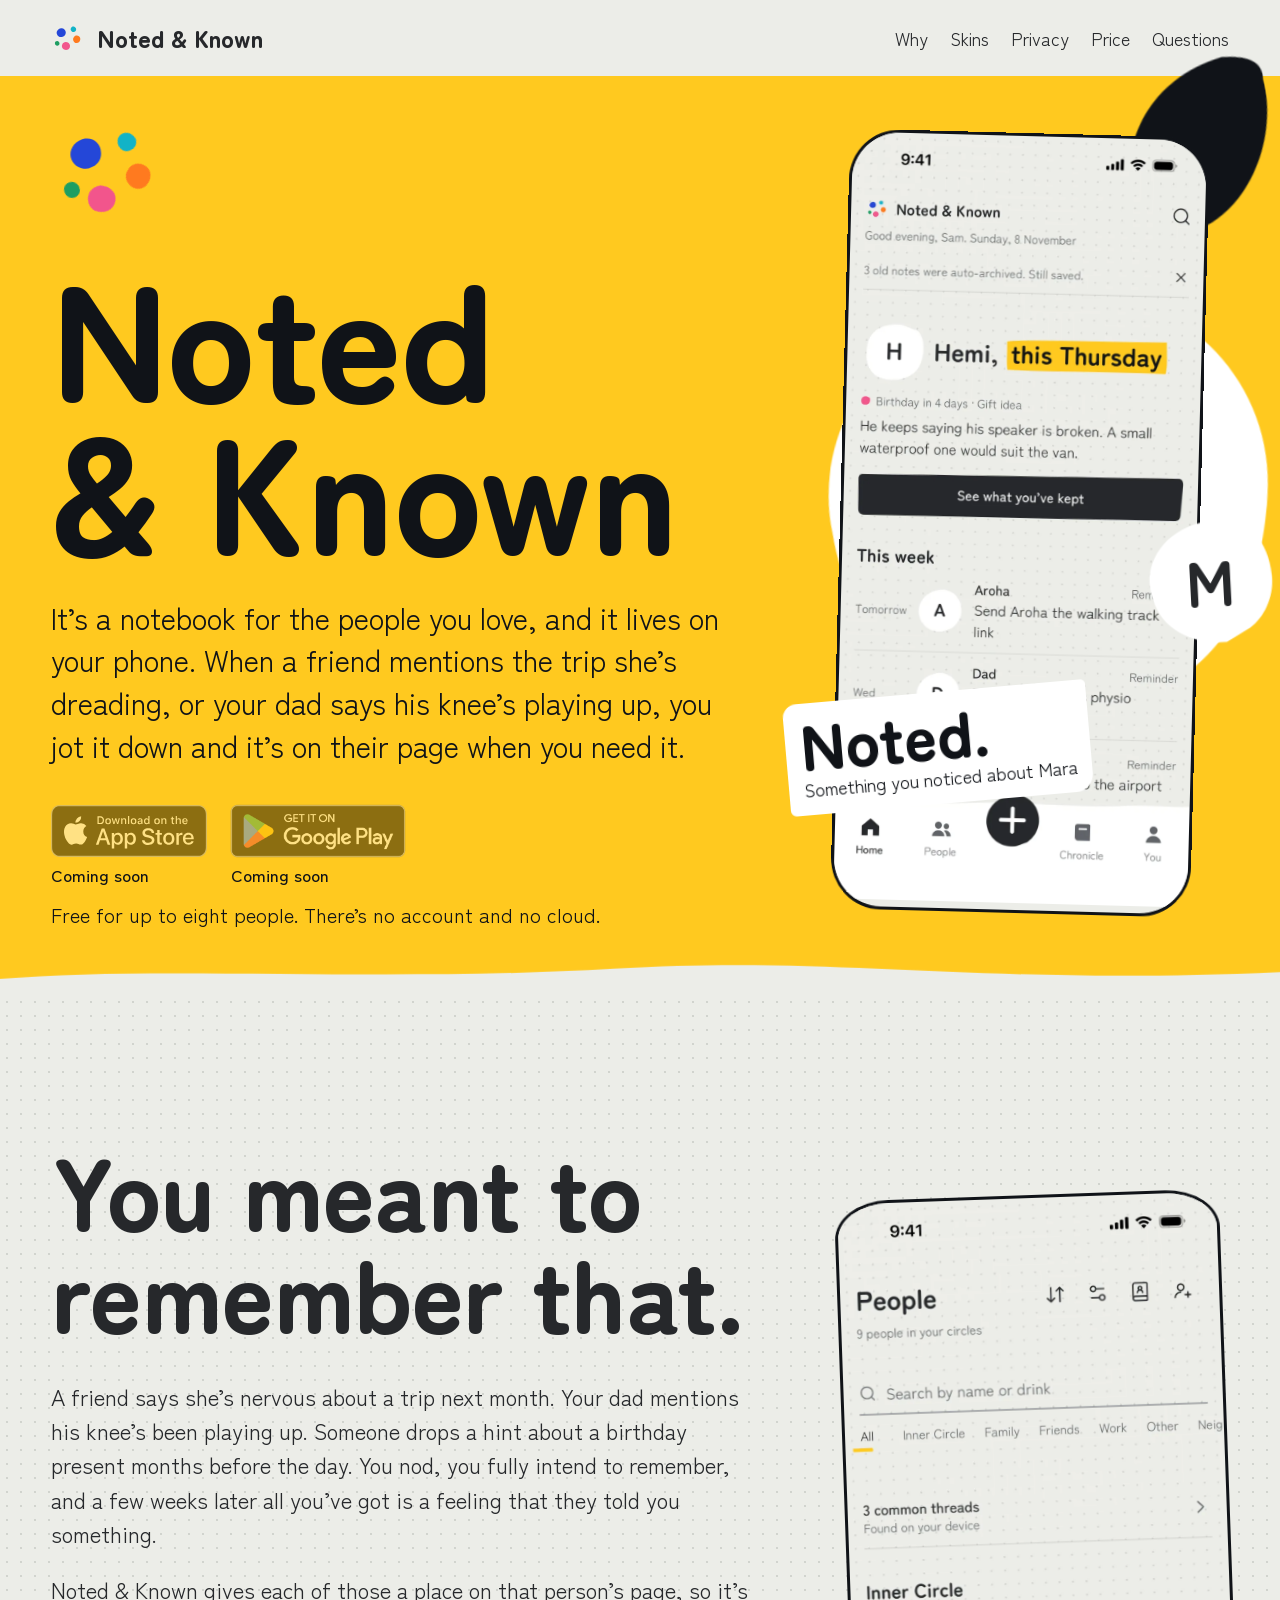
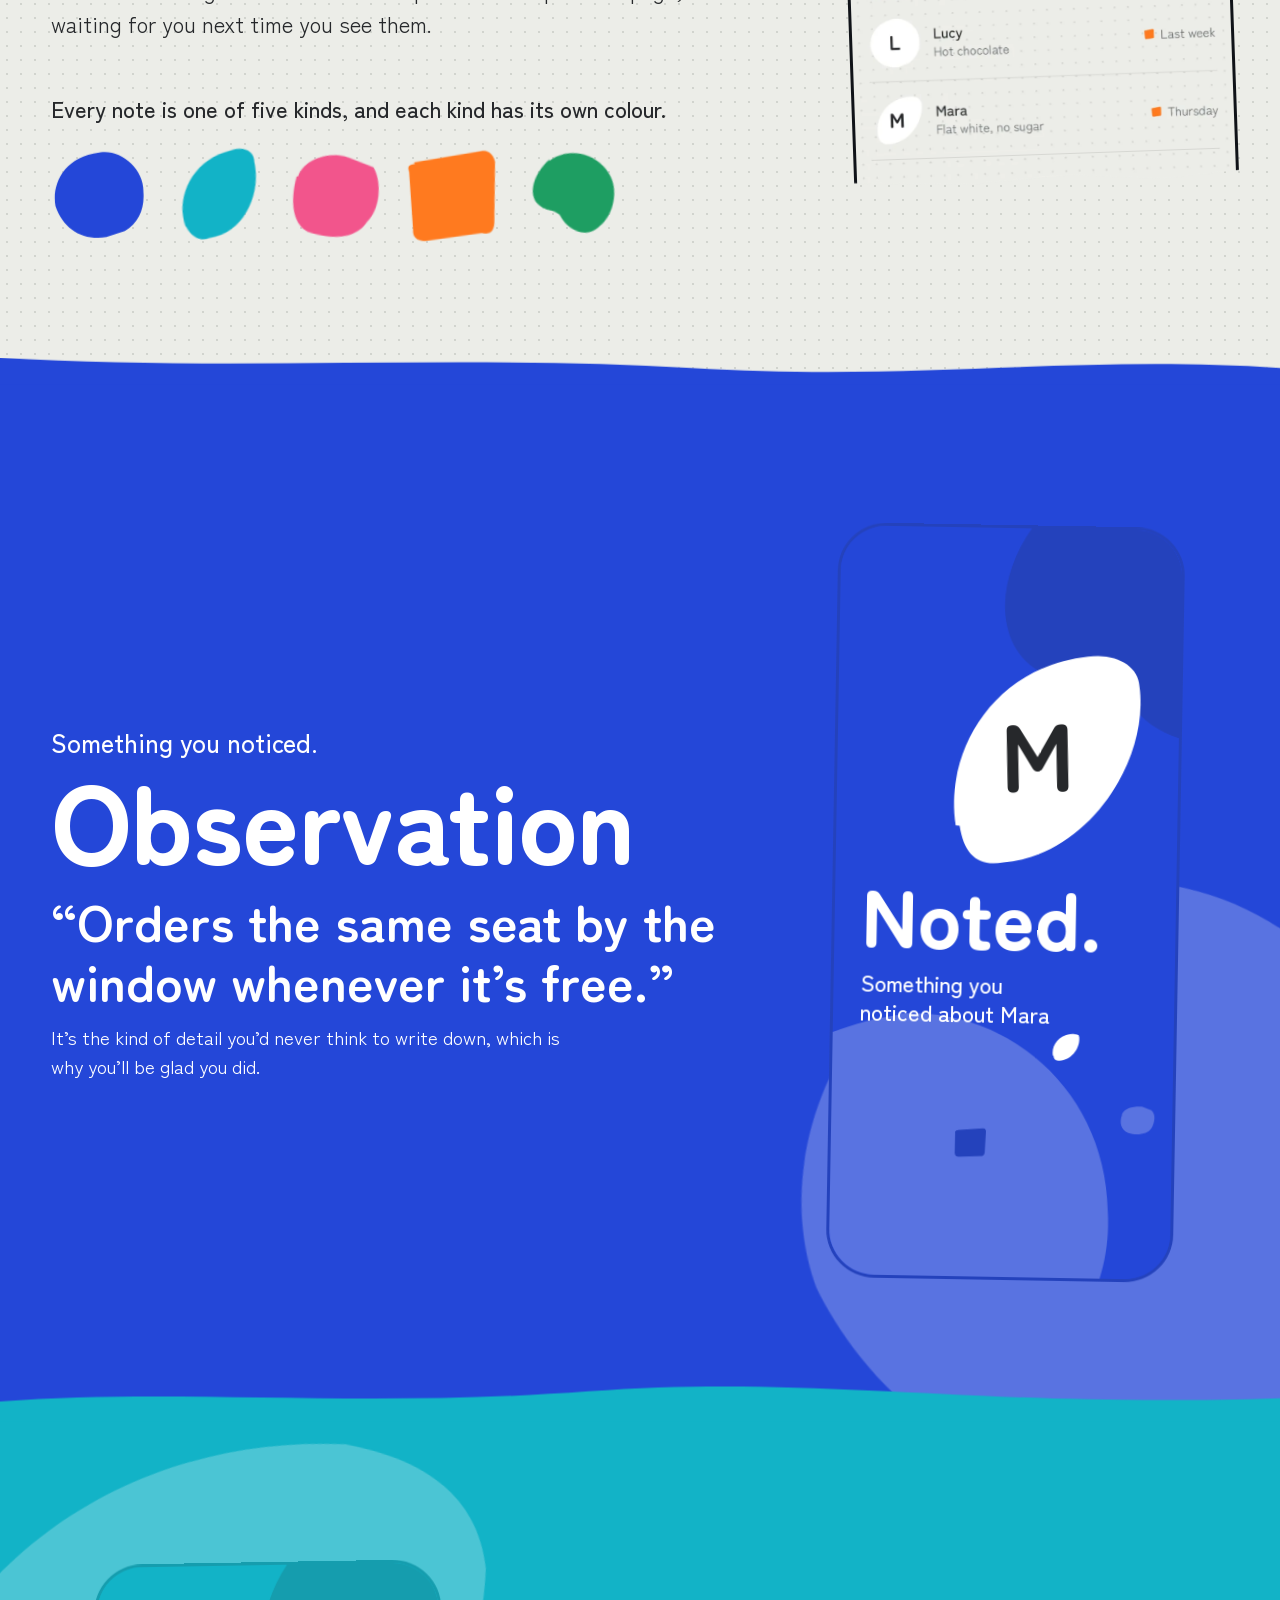
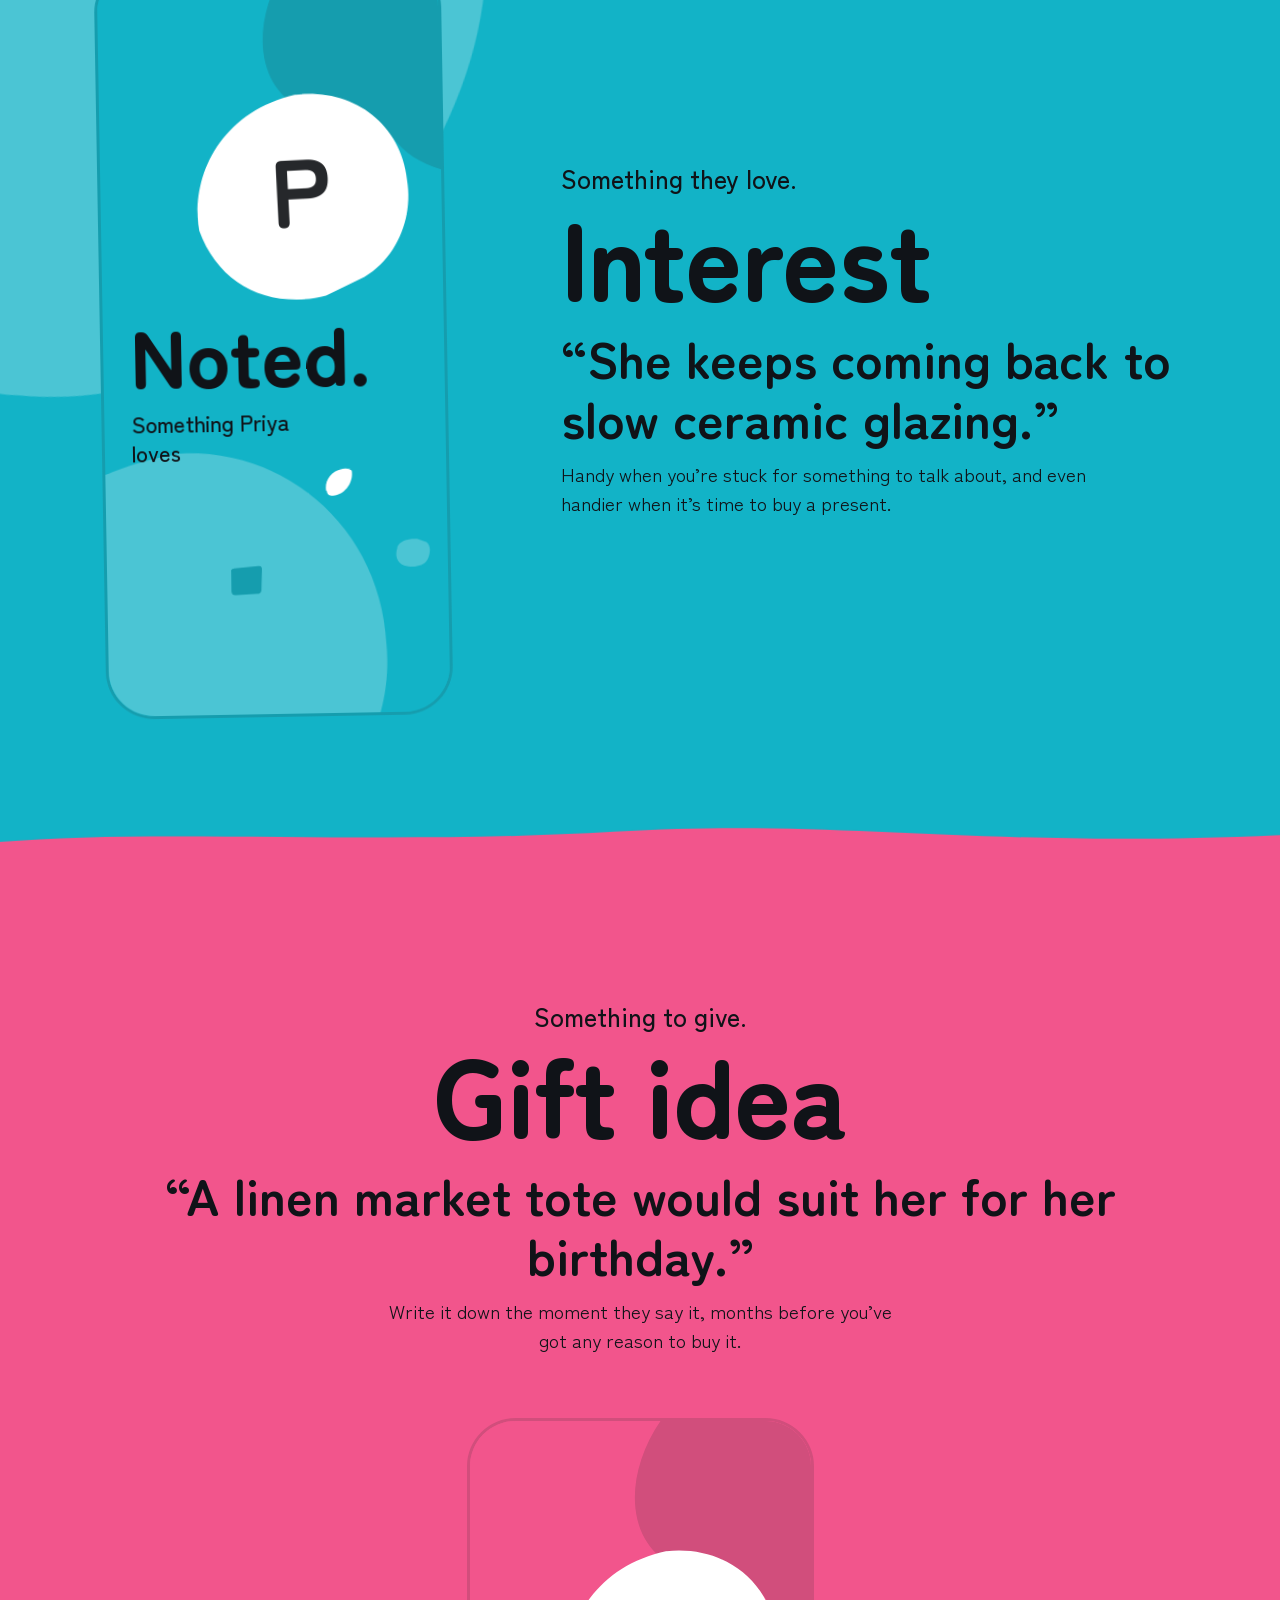
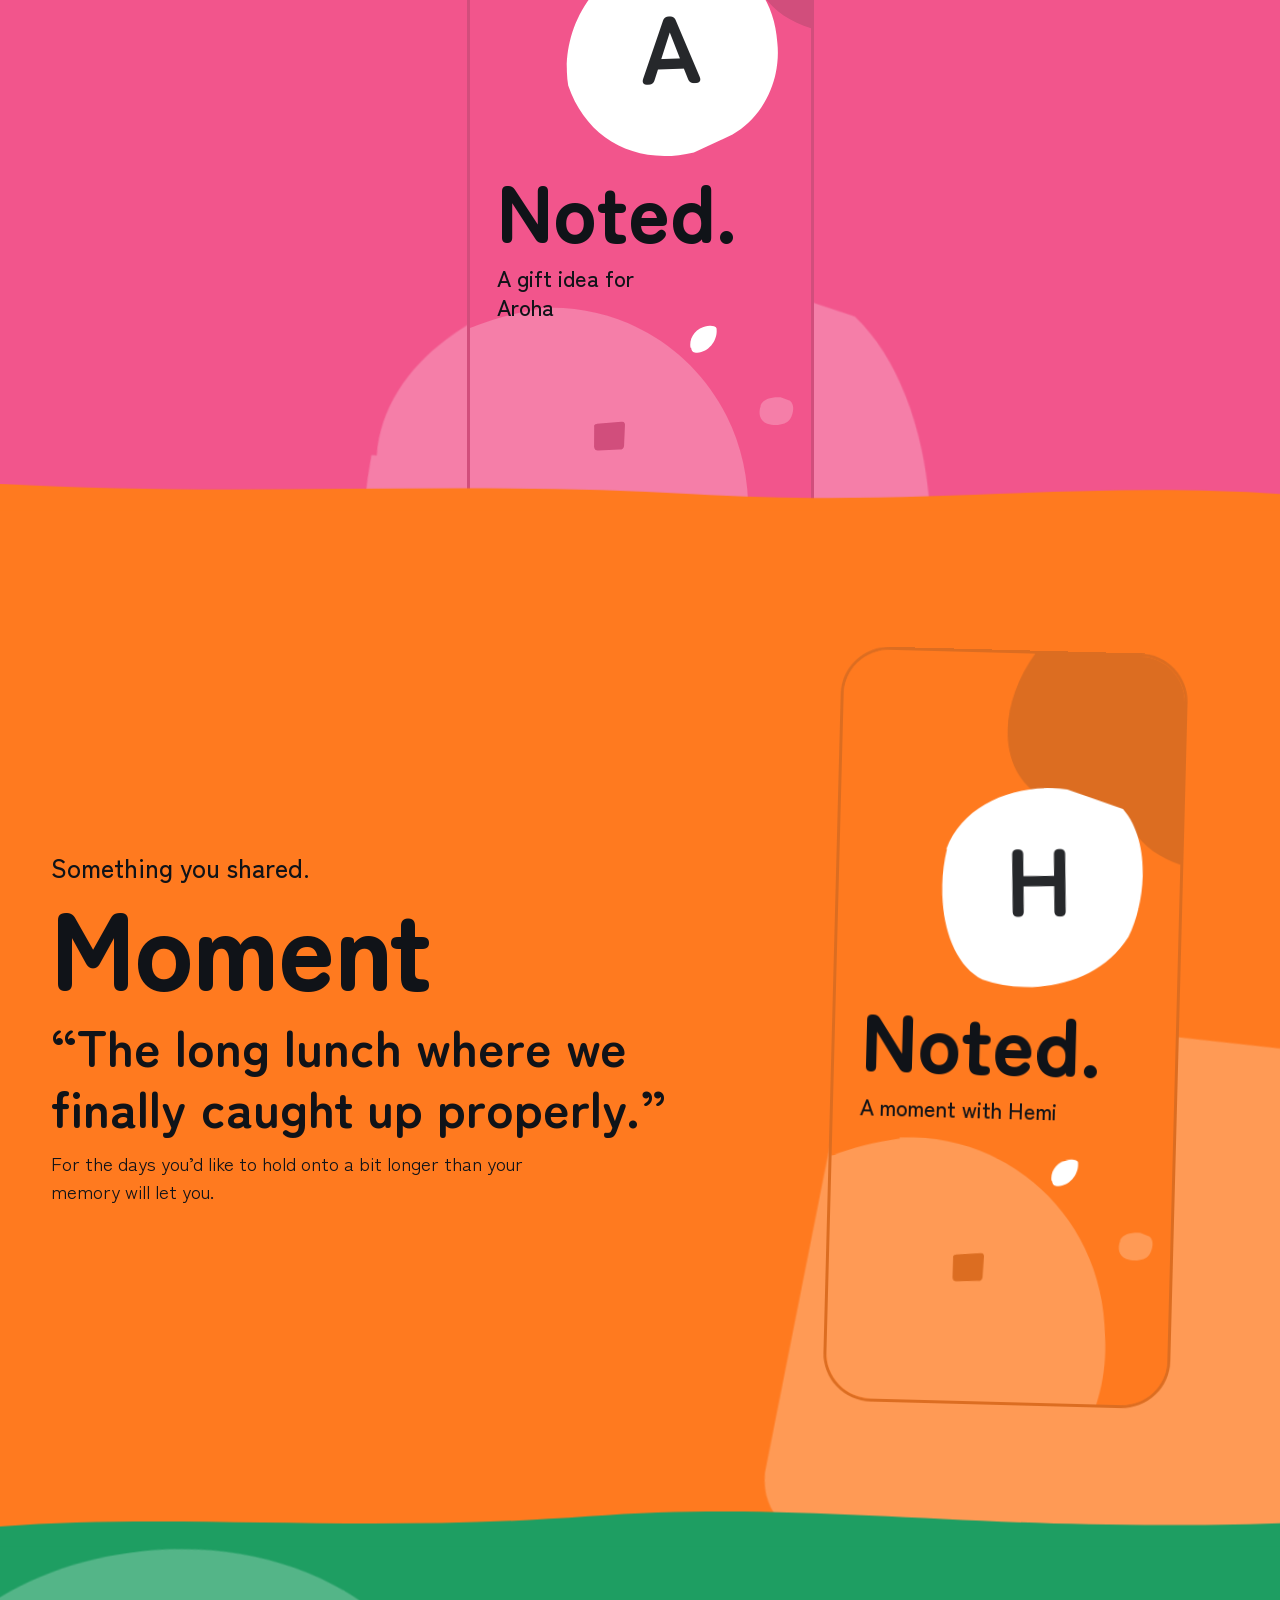
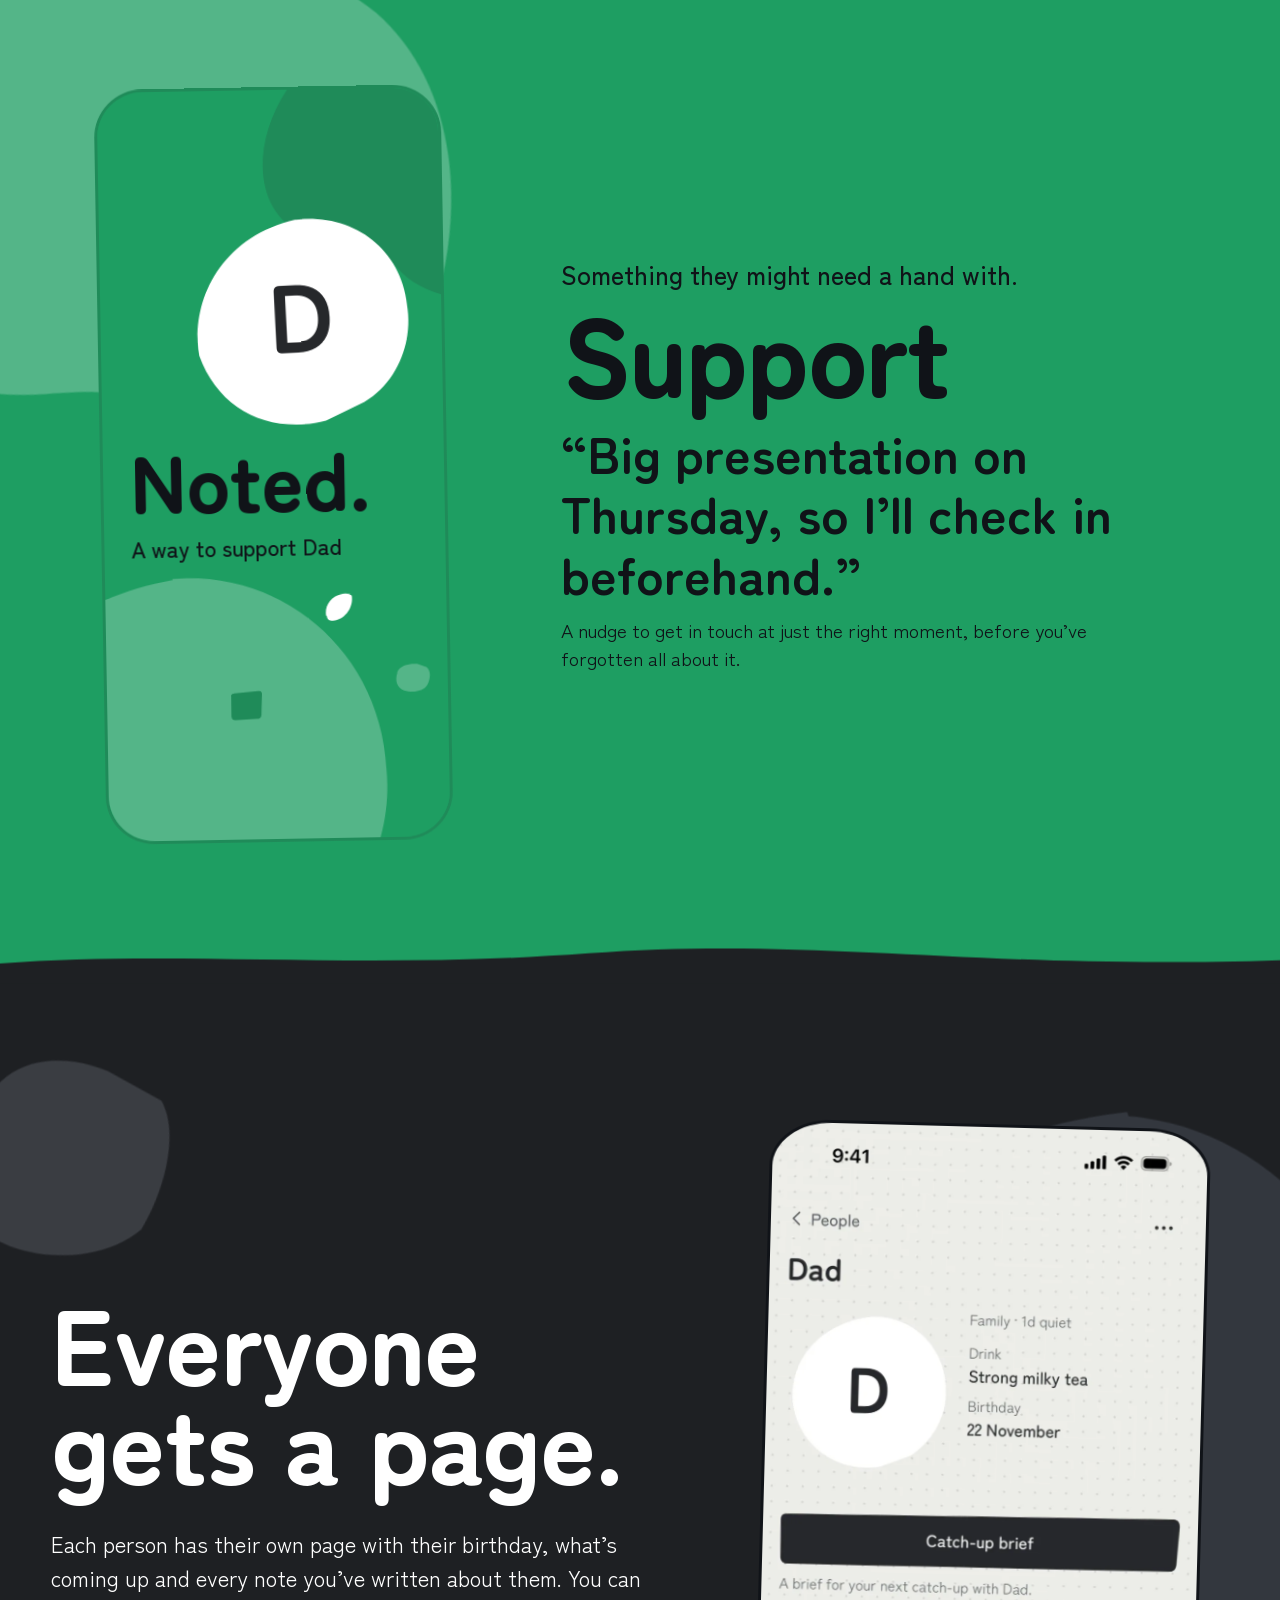
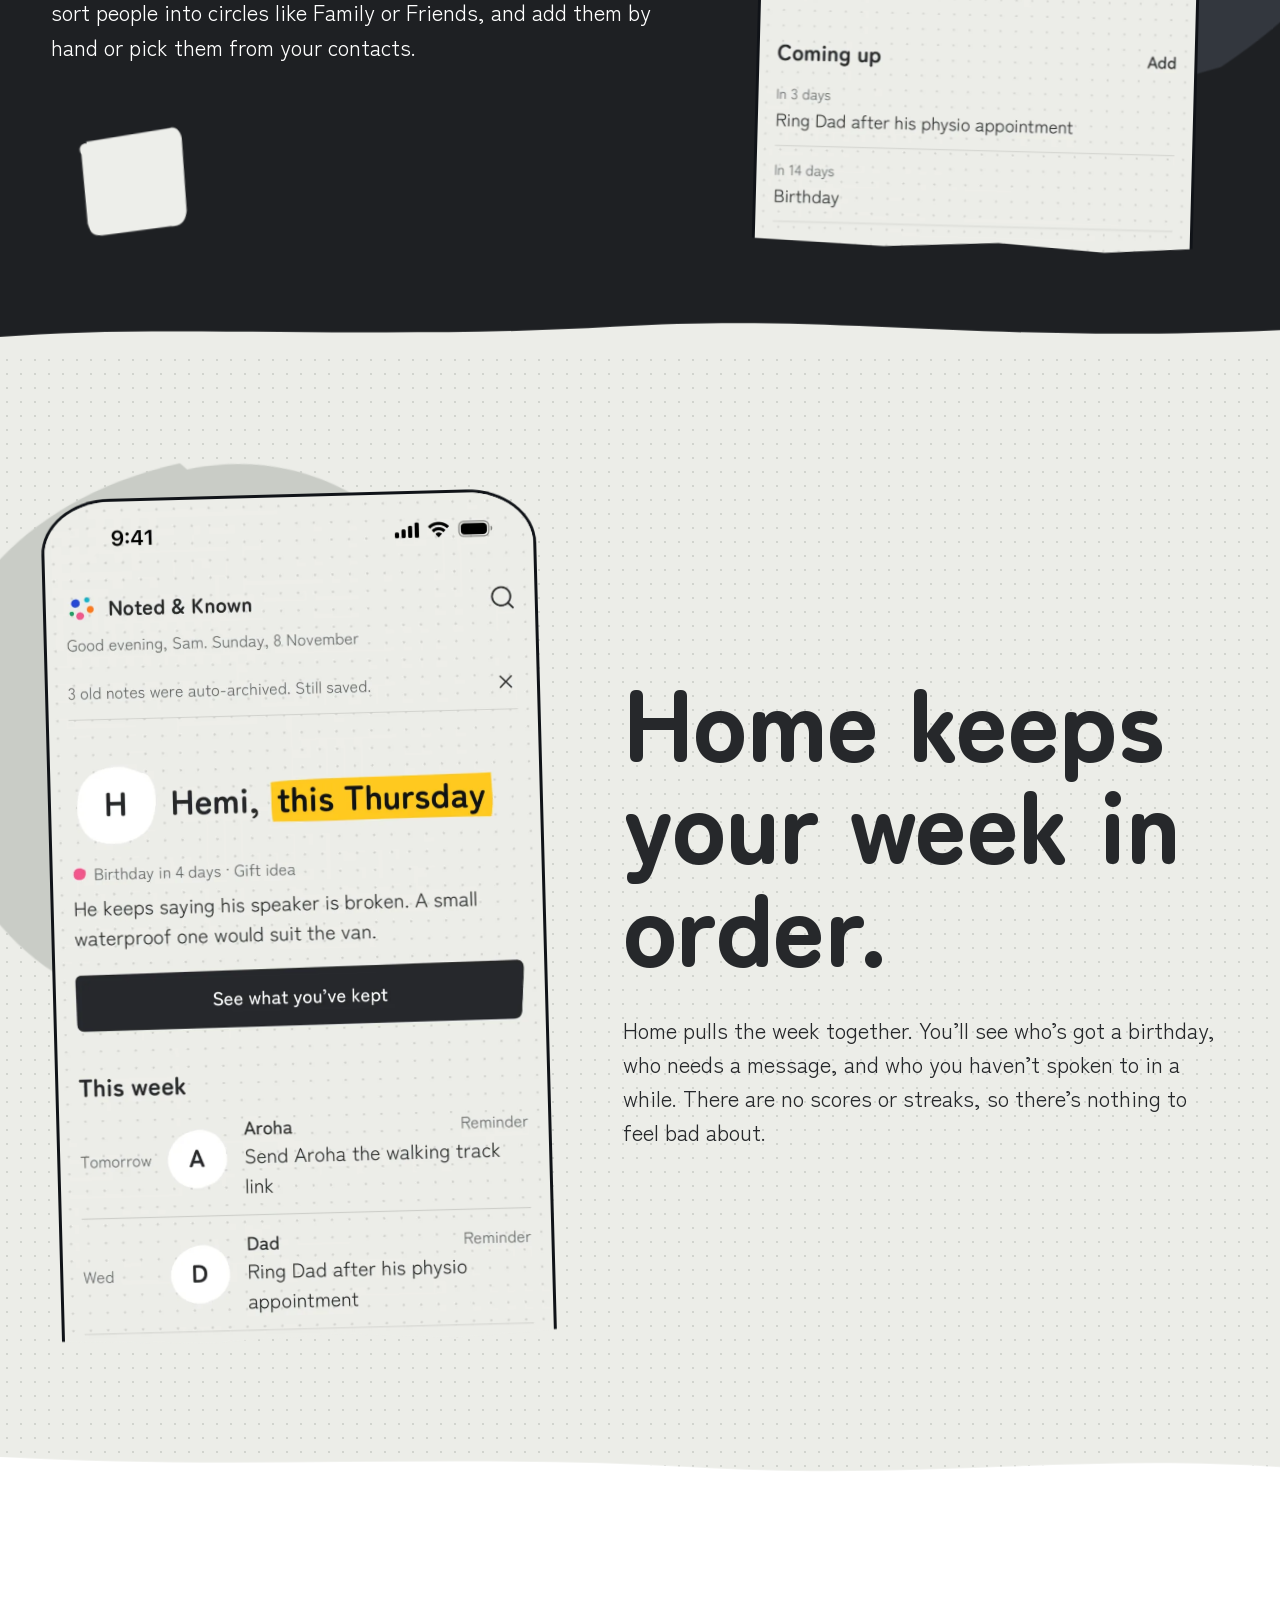
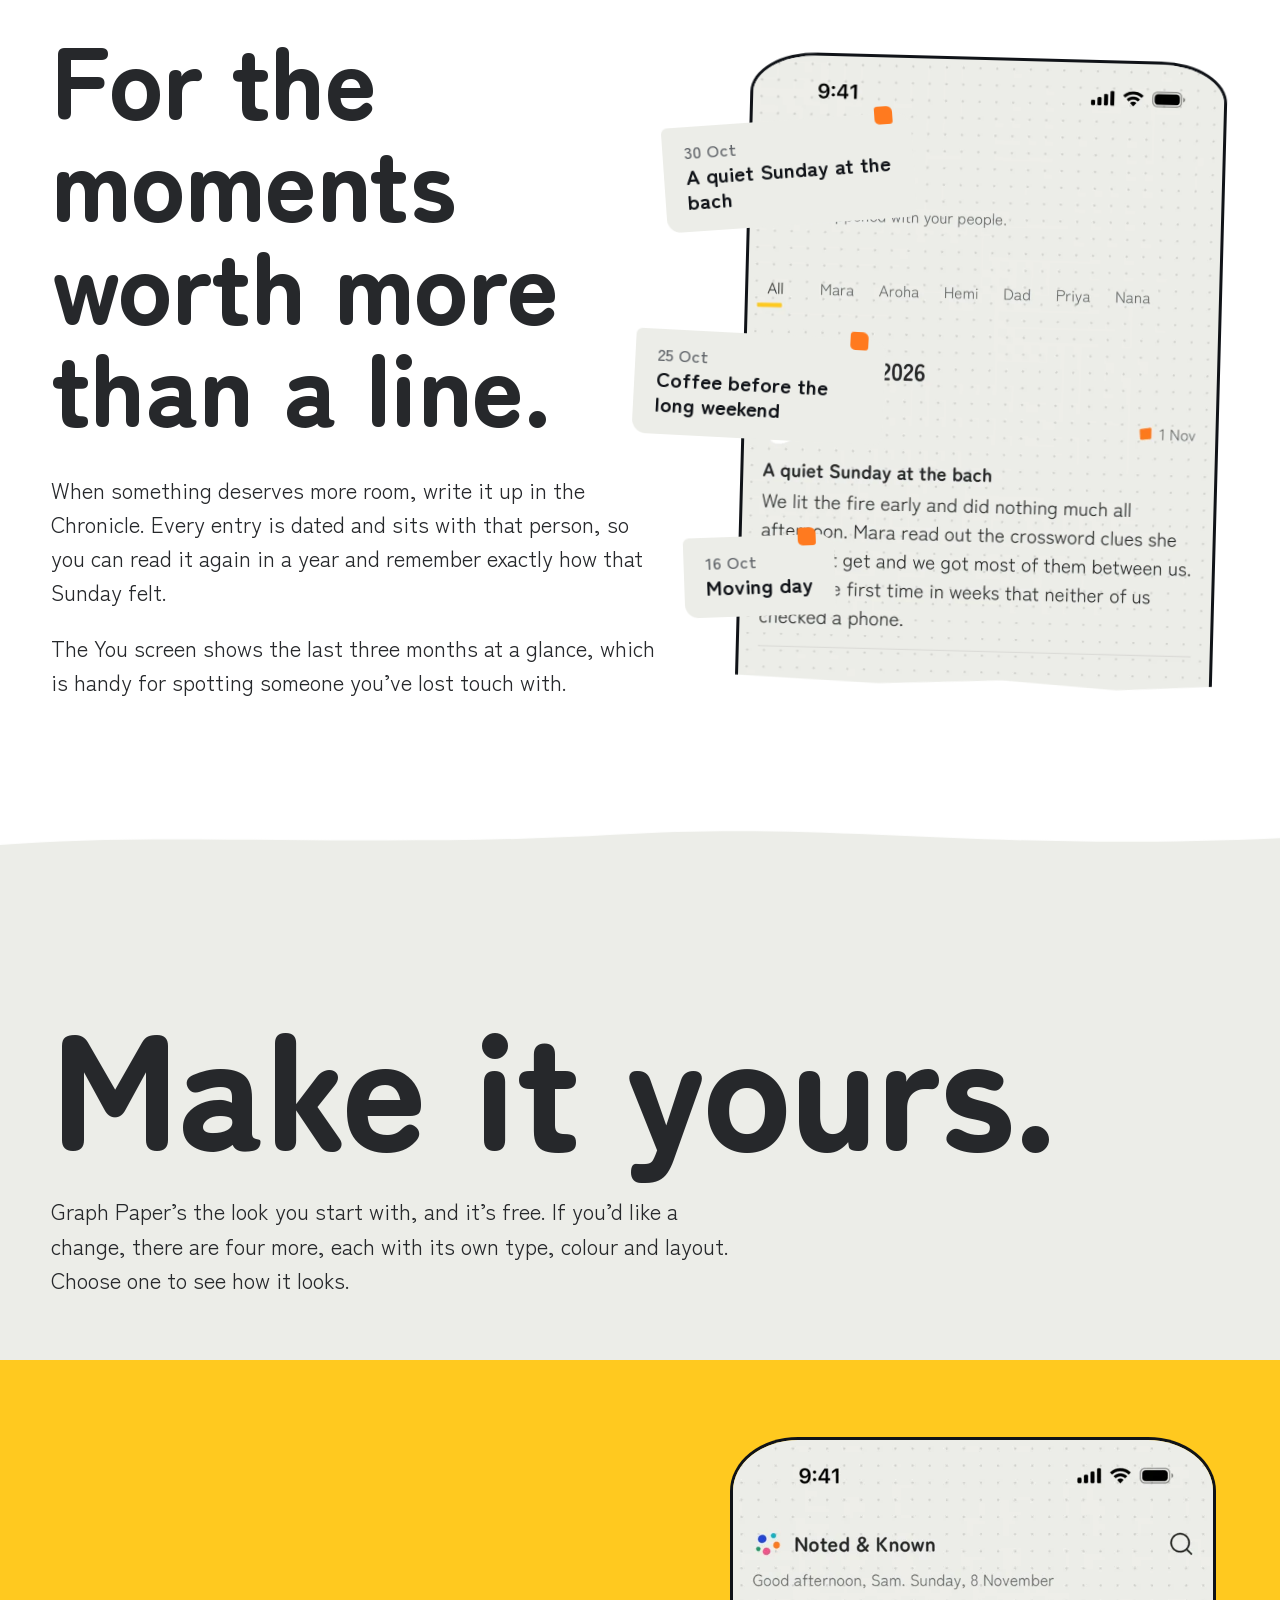
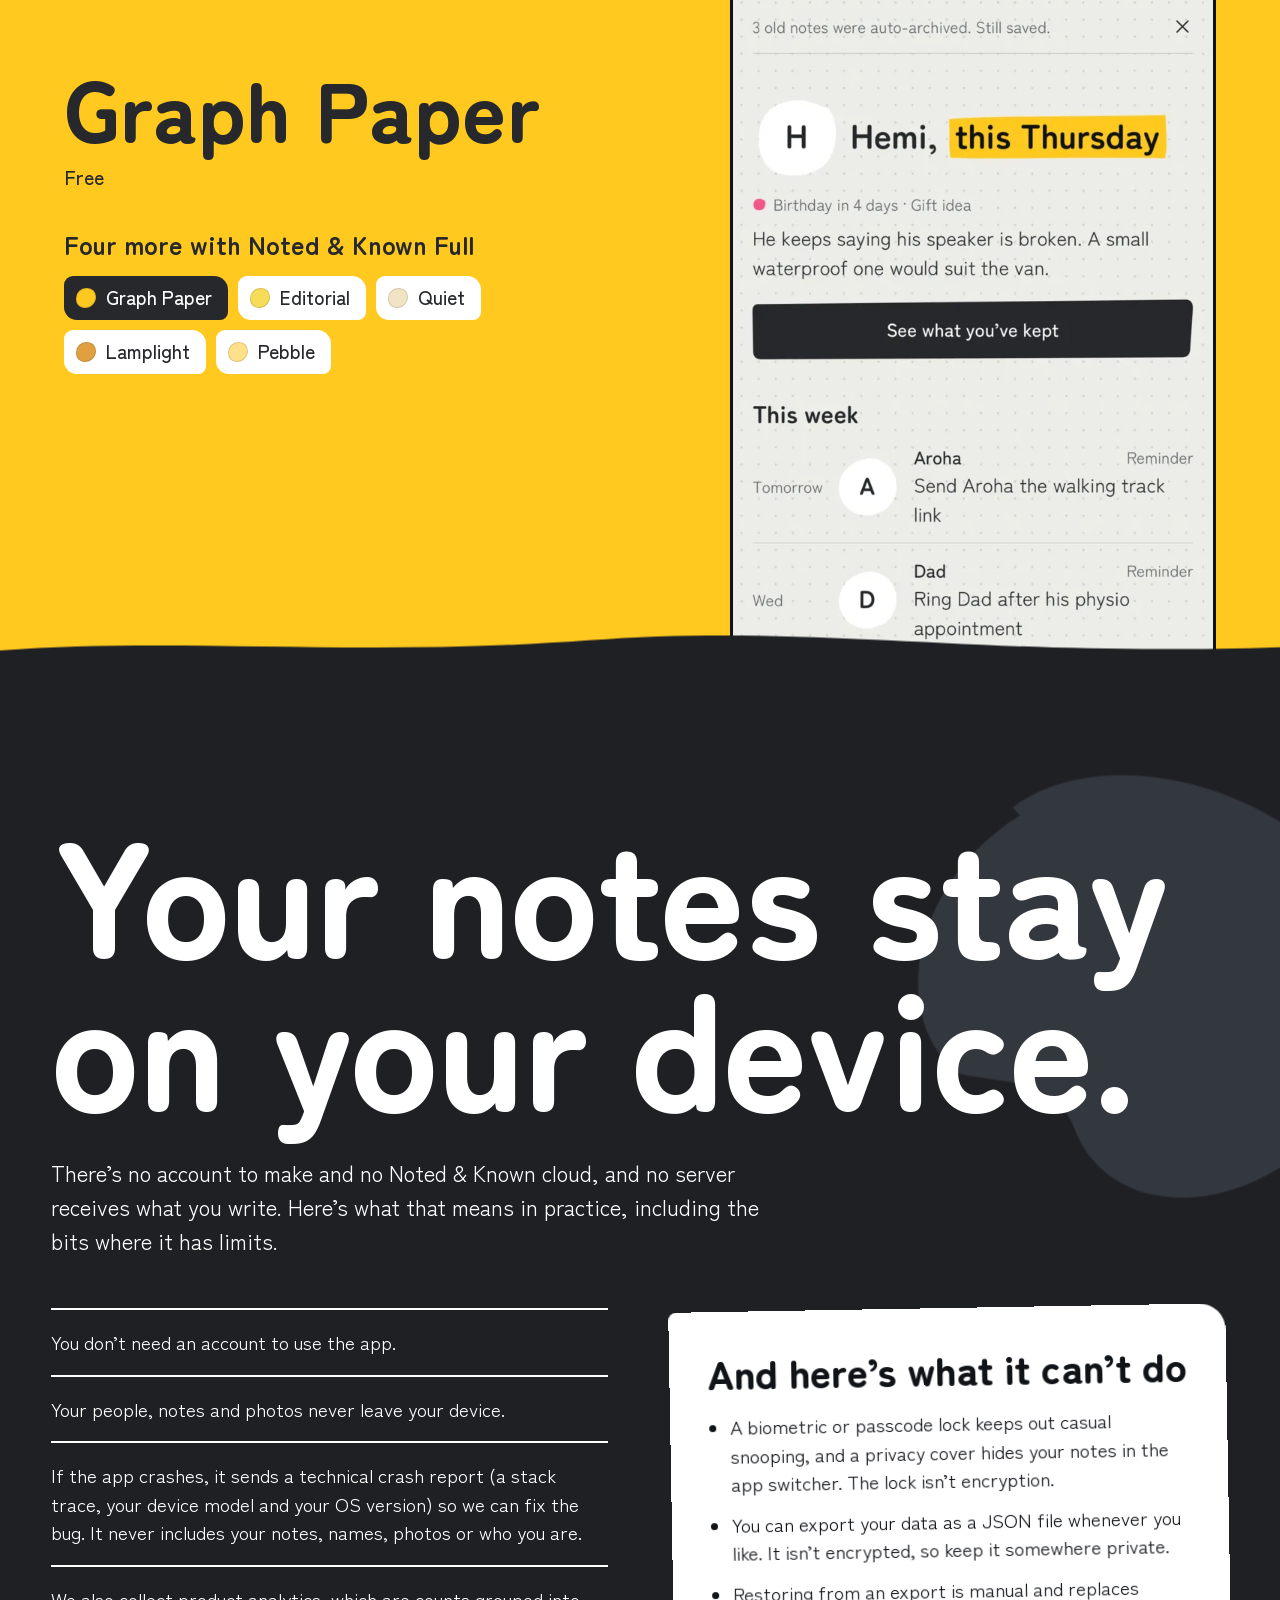
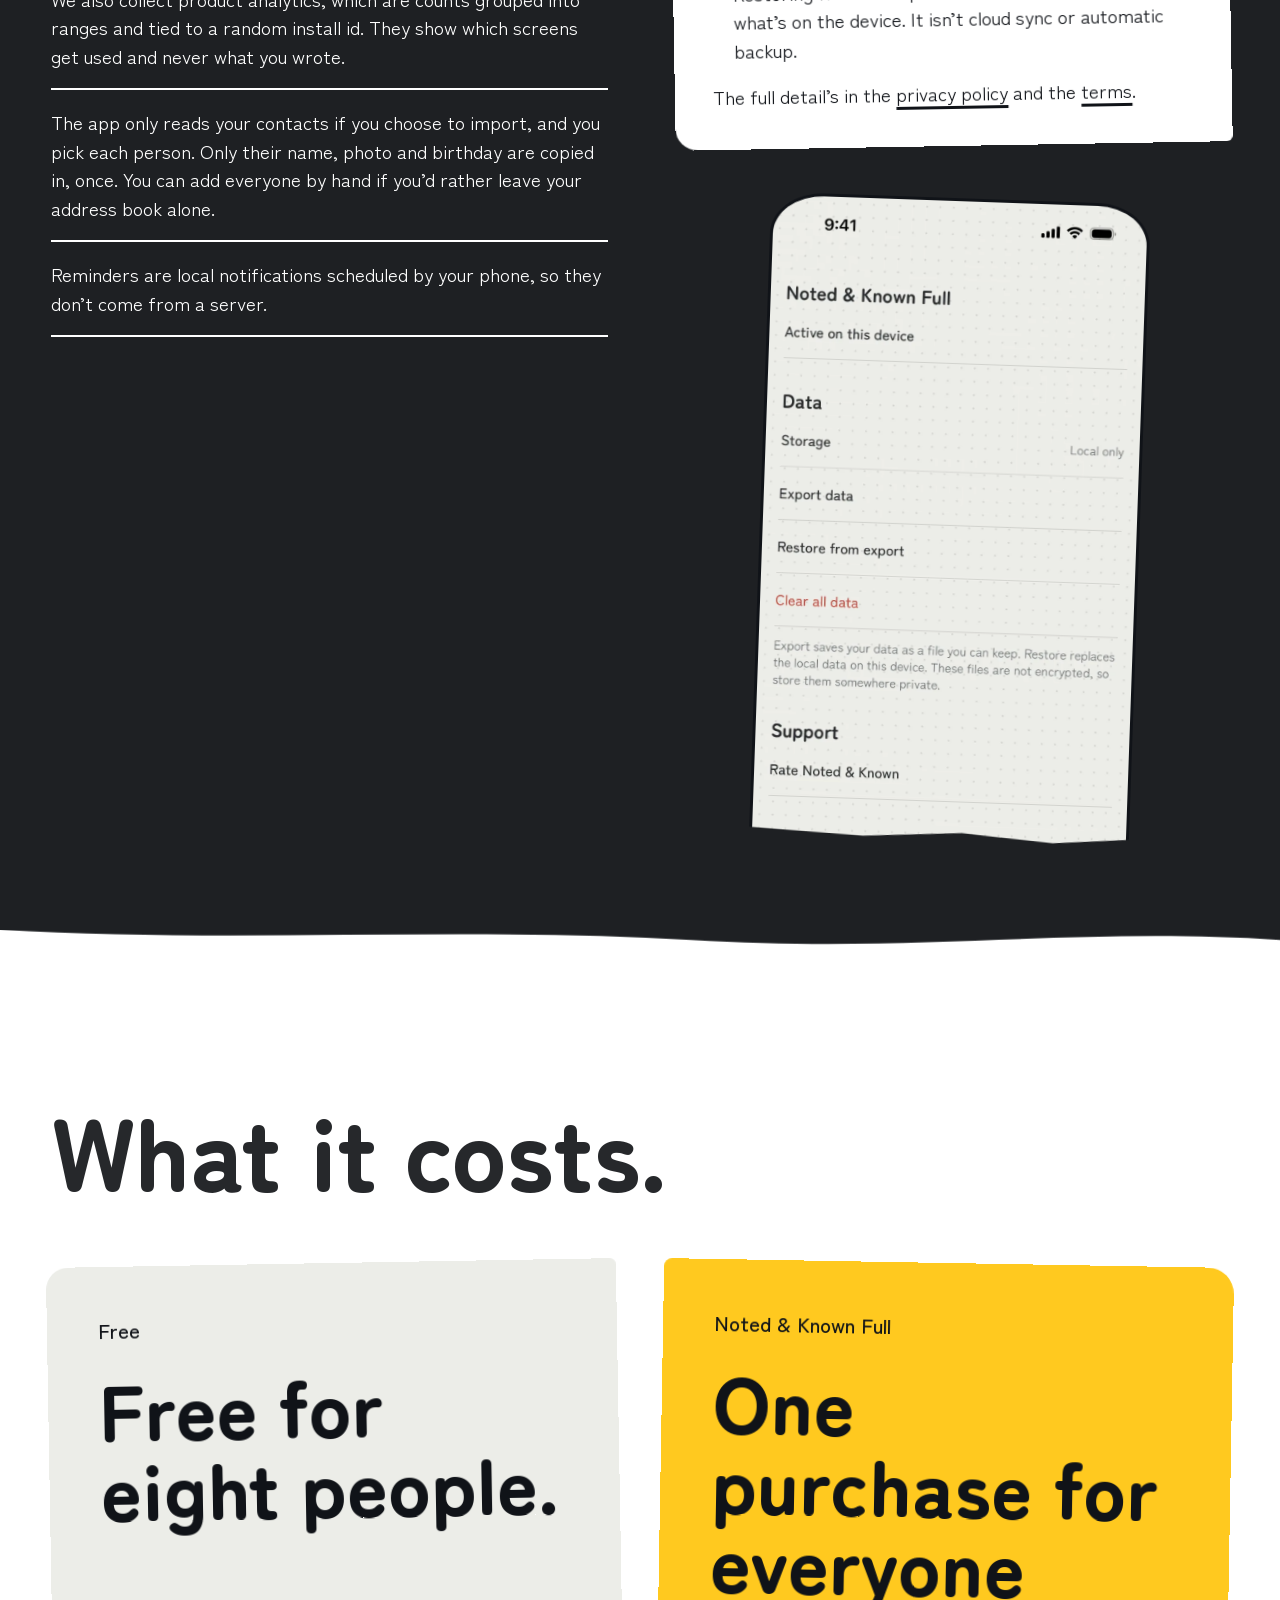
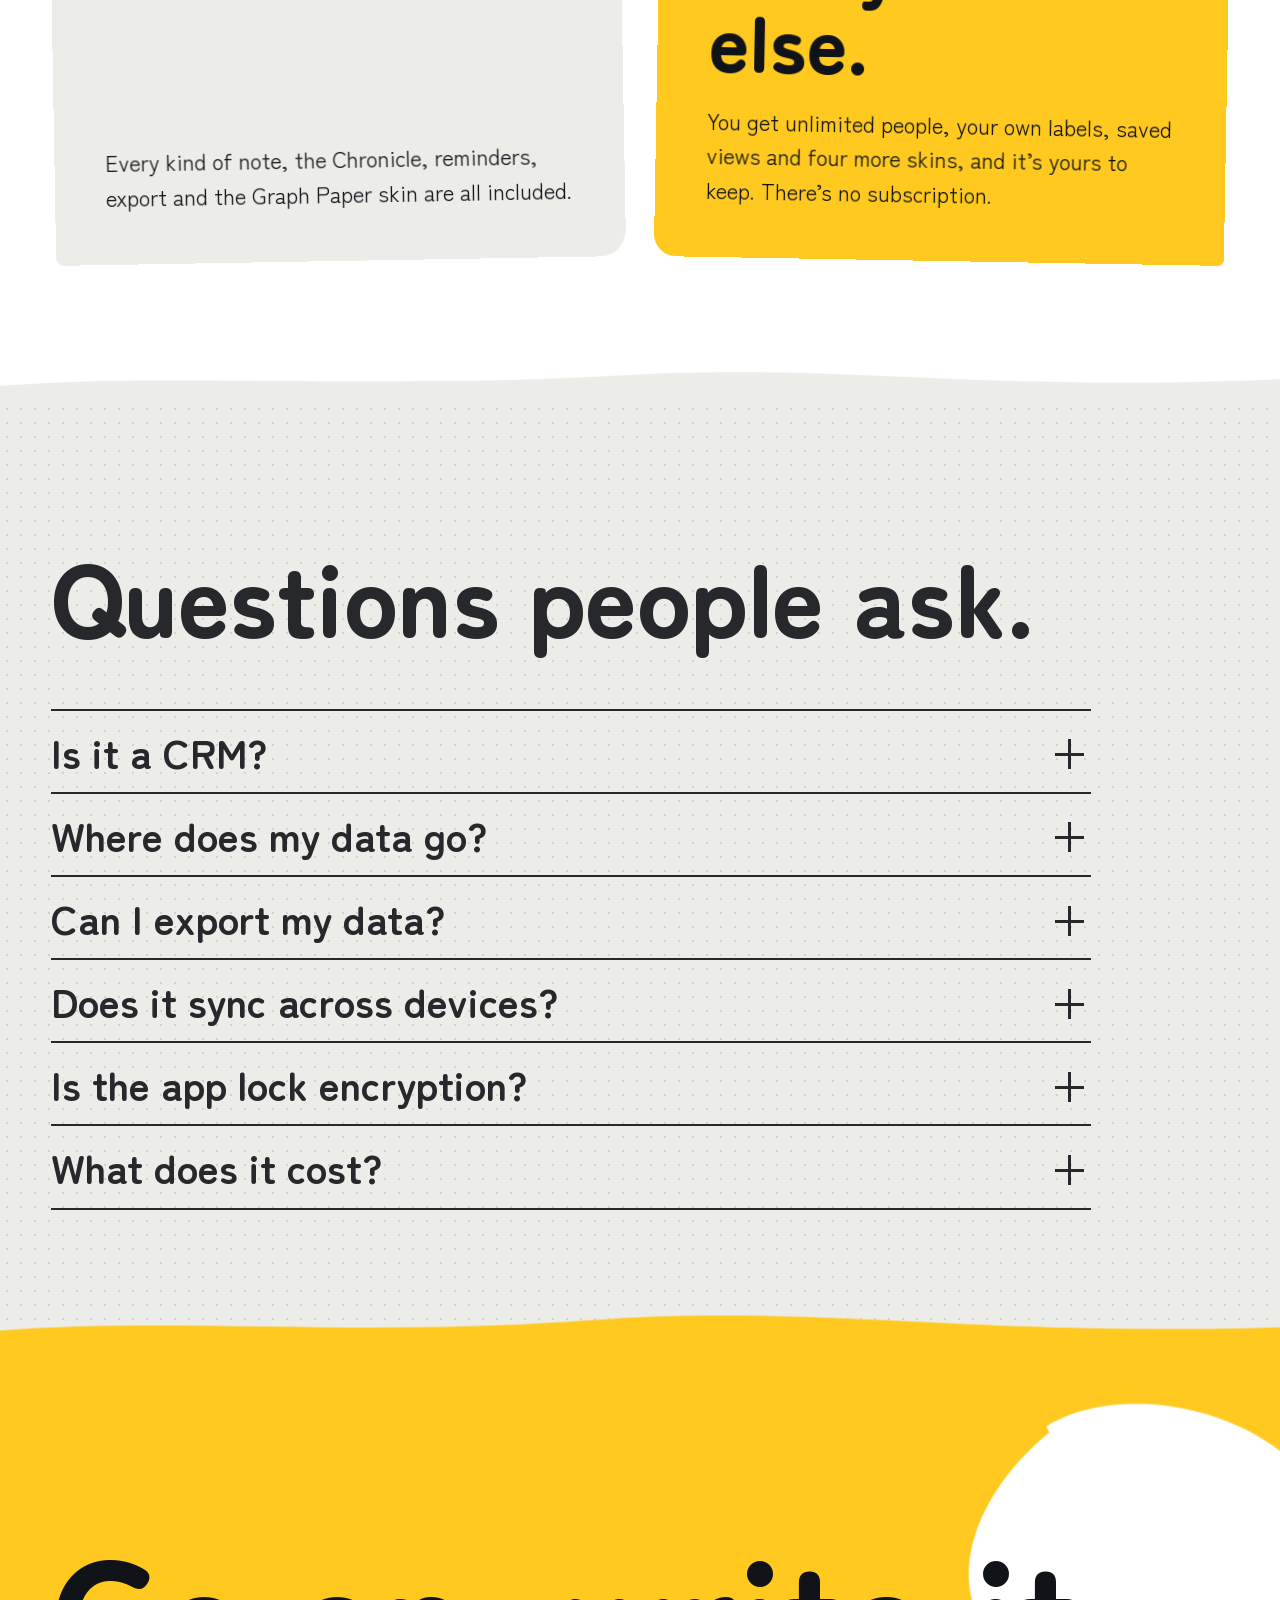
==== commit 0ec0f953: "Fix the hero copy overlap and add App Store and Google Play badges Co-Authored-By: Claude Sonnet 5.5" ====
--- a/index.html
+++ b/index.html
@@ -50,7 +50,10 @@
         <svg class="mark boil" viewBox="0 0 100 100" role="img" aria-label="The Noted and Known logo, five cut-paper dots"><g transform="translate(30 34) rotate(0) scale(0.293) translate(-50 -50)"><path d="M50 6 C74 4 95 22 96 48 C97 63 90 78 76 88 L58 95 C34 99 12 86 6 62 C1 40 14 12 50 6 Z" fill="#2447D8"/></g><g transform="translate(66 24) rotate(70) scale(0.178) translate(-50 -50)"><path d="M50 6 C74 4 95 22 96 48 C97 63 90 78 76 88 L58 95 C34 99 12 86 6 62 C1 40 14 12 50 6 Z" fill="#12B3C7"/></g><g transform="translate(76 54) rotate(140) scale(0.239) translate(-50 -50)"><path d="M50 6 C74 4 95 22 96 48 C97 63 90 78 76 88 L58 95 C34 99 12 86 6 62 C1 40 14 12 50 6 Z" fill="#FF7A1F"/></g><g transform="translate(44 74) rotate(210) scale(0.261) translate(-50 -50)"><path d="M50 6 C74 4 95 22 96 48 C97 63 90 78 76 88 L58 95 C34 99 12 86 6 62 C1 40 14 12 50 6 Z" fill="#F2558C"/></g><g transform="translate(18 66) rotate(280) scale(0.152) translate(-50 -50)"><path d="M50 6 C74 4 95 22 96 48 C97 63 90 78 76 88 L58 95 C34 99 12 86 6 62 C1 40 14 12 50 6 Z" fill="#1E9E62"/></g></svg>
         <h1 class="d1" id="hero-title" data-chunks><span class="ln">Noted</span> <span class="ln">&amp; Known</span></h1>
         <p class="lede">It’s a notebook for the people you love, and it lives on your phone. When a friend mentions the trip she’s dreading, or your dad says his knee’s playing up, you jot it down and it’s on their page when you need it.</p>
-        <p class="store" data-store-cta>Coming back to the App Store soon</p>
+        <div class="stores" data-store-cta>
+          <div class="store-item"><span class="badge is-off"><img src="assets/badge-app-store.svg" width="120" height="40" alt="App Store"></span><span class="soon">Coming soon</span></div>
+          <div class="store-item"><span class="badge is-off"><img class="gp" src="assets/badge-google-play.png" width="646" height="250" alt="Google Play"></span><span class="soon">Coming soon</span></div>
+        </div>
         <p class="fine">Free for up to eight people. There’s no account and no cloud.</p>
       </div>
       <div class="hero-art">
@@ -326,7 +329,10 @@
       <svg class="shape eshape pop" data-shape="bean" data-seed="31" viewBox="0 0 100 100" preserveAspectRatio="none" aria-hidden="true" style="--tilt:12deg"><path d="M22 18 C38 2 70 4 86 20 C100 36 98 62 84 78 C72 92 52 88 44 76 C38 67 28 72 20 68 C4 60 6 34 22 18 Z"/></svg>
       <h2 class="d1" id="end-t" data-chunks>Go on, write it down.</h2>
       <p class="lede">The next thing someone tells you is worth keeping.</p>
-      <p class="store" data-store-cta>Coming back to the App Store soon</p>
+      <div class="stores" data-store-cta>
+          <div class="store-item"><span class="badge is-off"><img src="assets/badge-app-store.svg" width="120" height="40" alt="App Store"></span><span class="soon">Coming soon</span></div>
+          <div class="store-item"><span class="badge is-off"><img class="gp" src="assets/badge-google-play.png" width="646" height="250" alt="Google Play"></span><span class="soon">Coming soon</span></div>
+        </div>
     </div>
   </section>
 
@@ -341,6 +347,7 @@
       <a href="docs/terms.html">Terms</a>
     </nav>
     <p class="made">Made by Singh Studio in Aotearoa New Zealand</p>
+    <p class="marks">Apple and the Apple logo are trademarks of Apple Inc. Google Play and the Google Play logo are trademarks of Google LLC.</p>
   </div>
 </footer>
 
--- a/styles.css
+++ b/styles.css
@@ -136,30 +136,42 @@
 .foot { position: relative; background: var(--paper); padding-block: 56px 72px; font-size: 18px; }
 .foot .in { display: flex; flex-wrap: wrap; gap: 20px 48px; align-items: center; justify-content: space-between; }
 .foot p { margin: 0; }
+.foot .marks { flex-basis: 100%; font-size: 14px; line-height: 1.5; color: var(--mid); max-width: 52em; }
 .foot nav { display: flex; gap: 0 28px; flex-wrap: wrap; }
 .foot nav a { display: inline-flex; min-height: 48px; align-items: center; }
 
 /* ---------- 1. hero ---------- */
 .hero { min-height: calc(var(--svh) * 100); padding-block: clamp(20px, 3vw, 40px) clamp(48px, 5vw, 72px); display: flex; align-items: center; }
-.hero-grid { display: grid; gap: clamp(32px, 5vw, 64px); align-items: center; width: 100%; }
+.hero-grid { --hg: clamp(32px, 5vw, 64px); display: grid; gap: var(--hg); align-items: center; width: 100%; }
 @media (min-width: 900px) { .hero-grid { grid-template-columns: minmax(0, 1.25fr) minmax(0, 0.75fr); } }
+.hero-text { position: relative; z-index: 3; }
 .hero .mark { width: clamp(72px, 9vw, 130px); height: auto; margin-bottom: clamp(12px, 2vw, 24px); display: block; }
 .hero h1 { margin-bottom: clamp(20px, 3vw, 36px); }
 .store { margin: clamp(24px, 3vw, 40px) 0 14px; font: 900 clamp(26px, 3.4vw, 46px)/1.15 var(--display); display: inline-block; background: #fff; color: var(--dk); padding: 0.45em 0.8em; border-radius: 14px 5px 16px 6px; transform: rotate(-1.2deg); }
-.hero-art { position: relative; justify-self: center; width: min(76vw, calc(var(--svh) * 40), 400px); }
-@media (min-width: 900px) { .hero-art { width: min(36vw, calc(var(--svh) * 40), 470px); justify-self: center; } }
+.hero-art { position: relative; justify-self: center; width: min(76vw, calc(var(--svh) * 40), 400px, 100%); }
+@media (min-width: 900px) { .hero-art { width: min(36vw, calc(var(--svh) * 40), 470px, 100%); justify-self: center; } }
 .hero-phone { width: 100%; --dy: 70px; --d: 0.25s; }
 .hshape { z-index: 0; }
-.h1s { --sf: #fff; width: 135%; aspect-ratio: 1; left: -36%; top: 16%; --d: 0.1s; }
+.h1s { --sf: #fff; width: 135%; aspect-ratio: 1; left: max(-36%, calc(28px - var(--hg))); top: 16%; --d: 0.1s; }
 .h2s { --sf: var(--dk); width: 52%; aspect-ratio: 1; right: -24%; top: -10%; --d: 0.4s; }
 .hero-phone { z-index: 1; }
-.slab { position: absolute; z-index: 2; left: -30%; bottom: 14%; background: #fff; color: var(--dk); padding: 0.4em 0.7em 0.5em; border-radius: 14px 5px 18px 6px; --d: 1.05s; --dy: -30px; }
+.slab { position: absolute; z-index: 2; left: max(-30%, calc(10px - var(--hg))); bottom: 14%; background: #fff; color: var(--dk); padding: 0.4em 0.7em 0.5em; border-radius: 14px 5px 18px 6px; --d: 1.05s; --dy: -30px; }
 .slab b { display: block; font: 900 clamp(34px, 5vw, 70px)/1 var(--display); }
 .slab span { display: block; font-size: clamp(16px, 1.4vw, 19px); }
 .faceb { position: absolute; z-index: 2; right: -22%; bottom: 34%; width: 38%; aspect-ratio: 1; --d: 0.85s; --dx: 30px; --dy: 40px; }
 .faceb .shape { position: absolute; inset: 0; width: 100%; height: 100%; --sf: #fff; }
 .faceb b { position: absolute; inset: 0; display: flex; align-items: center; justify-content: center; font: 700 clamp(40px, 5vw, 76px)/1 var(--display); color: var(--ink); }
-@media (max-width: 899px) { .slab { left: -6%; } .faceb { right: -8%; } .h2s { right: -8%; } }
+@media (max-width: 899px) { .slab { left: -6%; } .faceb { right: -8%; } .h2s { right: -8%; top: -2%; } }
+
+/* ---------- store badges: --bh is the visible badge height. The Google PNG has 41/250 of padding on every side, so it is drawn larger and pulled back. ---------- */
+.stores { --bh: 52px; display: flex; flex-wrap: wrap; align-items: flex-start; gap: 18px 24px; margin: clamp(24px, 3vw, 40px) 0 14px; }
+.store-item { display: flex; flex-direction: column; align-items: flex-start; gap: 8px; }
+.badge { display: block; height: var(--bh); line-height: 0; border-radius: 9px; }
+.badge img { height: var(--bh); width: auto; max-width: none; }
+.badge img.gp { height: calc(var(--bh) * 250 / 168); margin: calc(var(--bh) * -41 / 168); }
+a.badge:focus-visible { outline: 4px solid var(--dk); outline-offset: 4px; }
+.badge.is-off { opacity: 0.45; }
+.soon { font: 500 17px/1.2 var(--text); }
 
 /* ---------- 2. why ---------- */
 .why { padding-block: clamp(80px, 11vw, 170px); }
